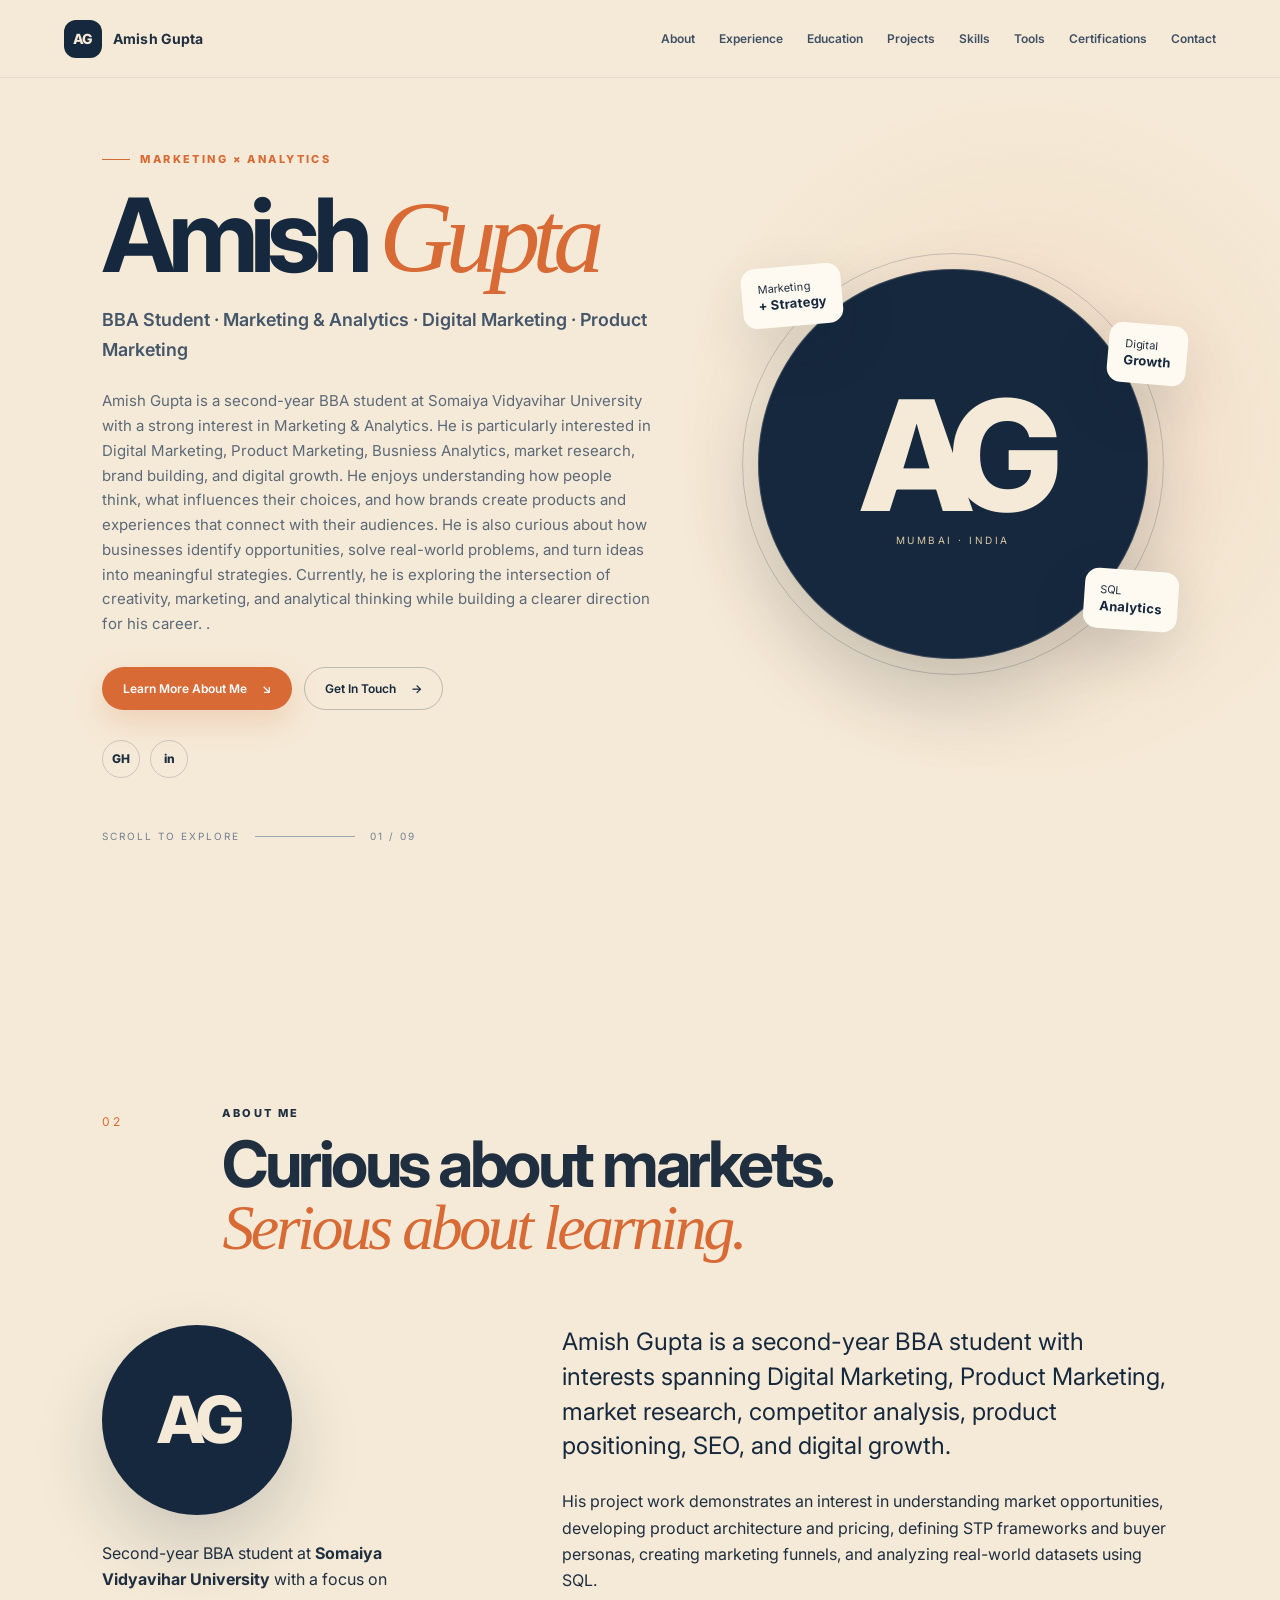
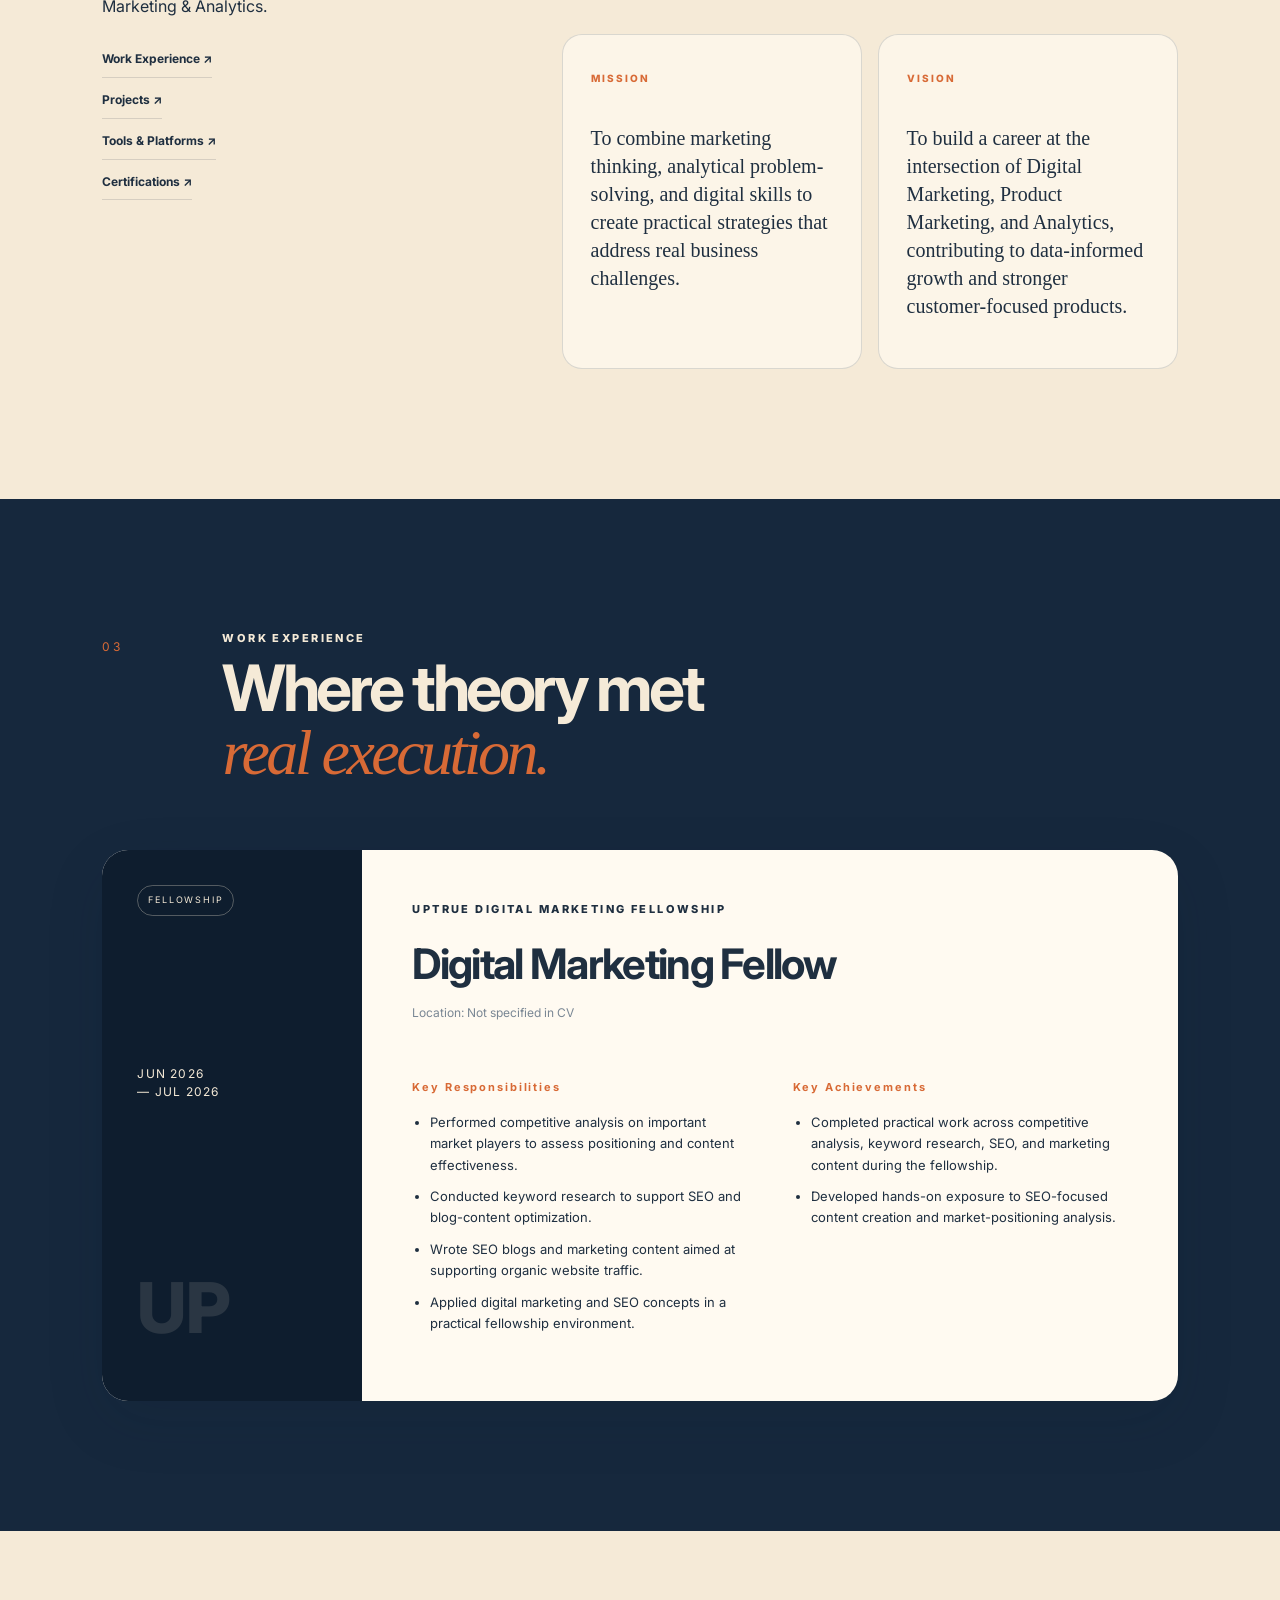
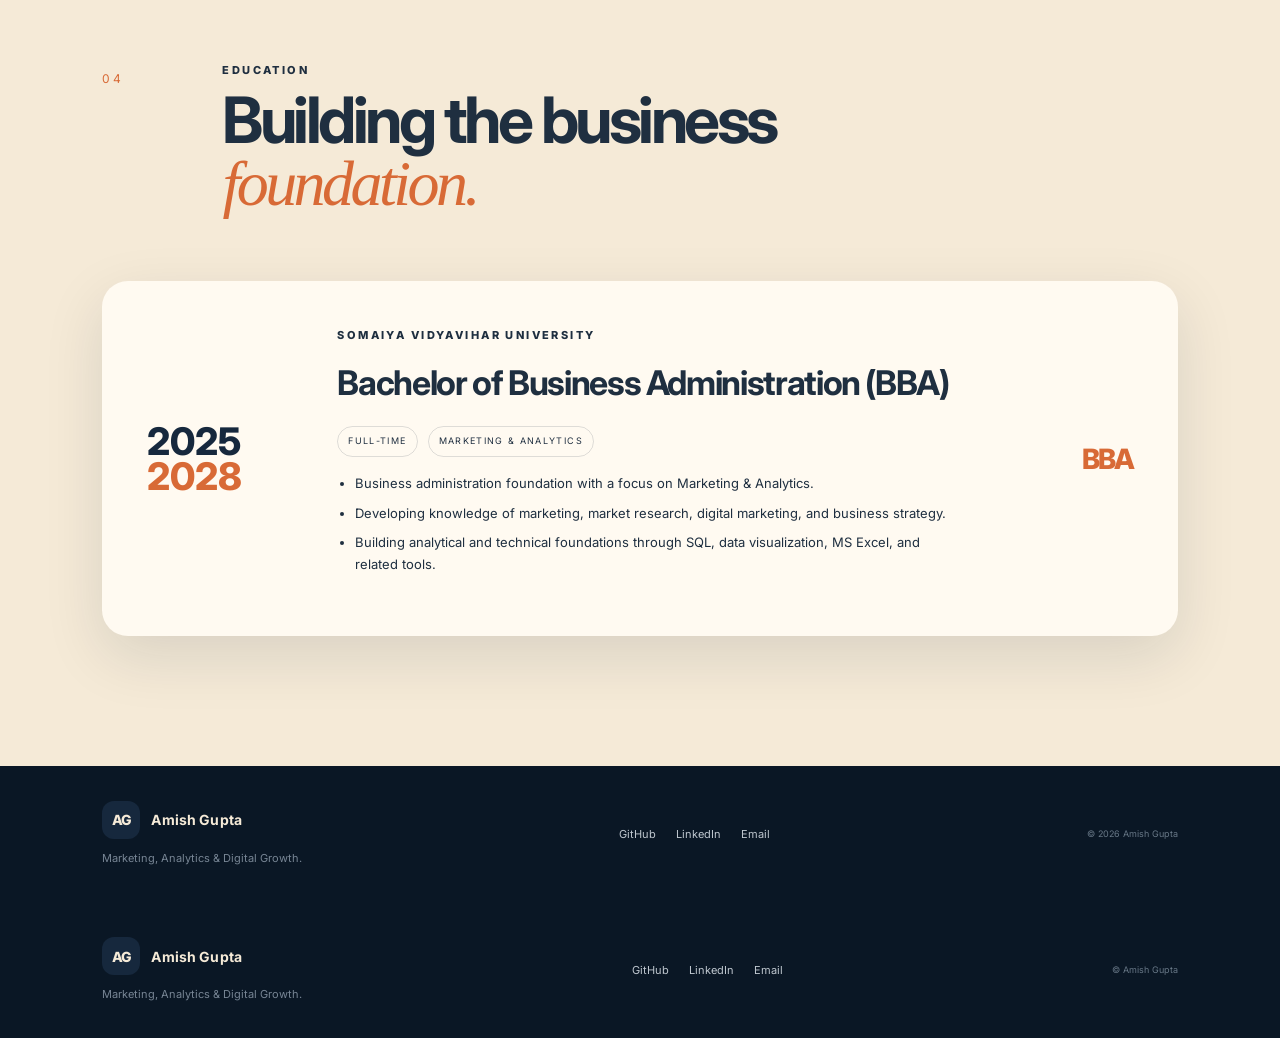
==== index.html @ ffad1161 "Update index.html" ====
<!doctype html>
<html lang="en">
<head>
  <meta charset="utf-8" />
  <meta name="viewport" content="width=device-width, initial-scale=1" />
  <meta name="description" content="Amish Gupta — BBA student building practical capability across Marketing, Analytics, Digital Marketing and Product Marketing." />
  <meta name="theme-color" content="#16283d" />
  <title>Amish Gupta — Marketing, Analytics & Digital Growth</title>
  <link rel="preconnect" href="https://fonts.googleapis.com">
  <link rel="preconnect" href="https://fonts.gstatic.com" crossorigin>
  <link href="https://fonts.googleapis.com/css2?family=Inter:wght@400;500;600;700;800&display=swap" rel="stylesheet">
  <link rel="icon" href="data:image/svg+xml,%3Csvg xmlns='http://www.w3.org/2000/svg' viewBox='0 0 100 100'%3E%3Crect width='100' height='100' rx='24' fill='%2316283d'/%3E%3Ctext x='50' y='63' text-anchor='middle' font-family='Arial' font-size='38' font-weight='700' fill='%23f5ead7'%3EAG%3C/text%3E%3C/svg%3E">
  <link rel="stylesheet" href="styles.css" />
  <style>.contact-grid-single{grid-template-columns:minmax(0,1fr);justify-items:end}.contact-grid-single .contact-panel{width:min(100%,680px)}</style>
</head>
<body>
  <div class="progress-line" id="progressLine"></div>
  <header class="site-header" id="siteHeader">
    <a class="brand" href="index.html#home" aria-label="Amish Gupta home"><span>AG</span><b>Amish Gupta</b></a>
    <button class="menu-toggle" id="menuToggle" aria-label="Open navigation" aria-expanded="false"><span></span><span></span><span></span></button>
    <nav class="nav" id="nav">
      <a href="index.html#about">About</a><a href="index.html#experience">Experience</a><a href="index.html#education">Education</a><a href="portfolio.html#projects">Projects</a><a href="portfolio.html#skills">Skills</a><a href="portfolio.html#tools">Tools</a><a href="portfolio.html#certifications">Certifications</a><a href="portfolio.html#contact">Contact</a>
    </nav>
  </header>

  <main>
    <section class="hero section" id="home">
      <div class="hero-grid">
        <div class="hero-copy reveal">
          <div class="eyebrow"><span></span> MARKETING × ANALYTICS</div>
          <h1>Amish <em>Gupta</em></h1>
          <p class="role-line">BBA Student · Marketing & Analytics · Digital Marketing · Product Marketing</p>
          <p class="hero-intro">Amish Gupta is a second-year BBA student at Somaiya Vidyavihar University with a strong interest in Marketing & Analytics. He is particularly interested in Digital Marketing, Product Marketing, Busniess Analytics, market research, brand building, and digital growth.

He enjoys understanding how people think, what influences their choices, and how brands create products and experiences that connect with their audiences. He is also curious about how businesses identify opportunities, solve real-world problems, and turn ideas into meaningful strategies. Currently, he is exploring the intersection of creativity, marketing, and analytical thinking while building a clearer direction for his career.
.</p>
          <div class="hero-actions"><a class="btn btn-primary" href="#about">Learn More About Me <span>↘</span></a><a class="btn btn-ghost" href="portfolio.html#contact">Get In Touch <span>→</span></a></div>
          <div class="socials" aria-label="Social links">
            <a href="https://github.com/amishgupta13-alt" target="_blank" rel="noopener noreferrer" aria-label="GitHub">GH</a>
            <a href="https://www.linkedin.com/in/amish-gupta-92267836a/" target="_blank" rel="noopener noreferrer" aria-label="LinkedIn">in</a>
          </div>
        </div>
        <div class="hero-art reveal delay-2" aria-label="AG profile monogram">
          <div class="orbit orbit-a"></div><div class="orbit orbit-b"></div>
          <div class="monogram"><span>AG</span><small>MUMBAI · INDIA</small></div>
          <div class="floating-note note-a">Marketing<br><b>+ Strategy</b></div>
          <div class="floating-note note-b">SQL<br><b>Analytics</b></div>
          <div class="floating-note note-c">Digital<br><b>Growth</b></div>
        </div>
      </div>
      <div class="hero-footer"><span>SCROLL TO EXPLORE</span><span class="scroll-line"></span><span>01 / 09</span></div>
    </section>

    <section class="section cream" id="about">
      <div class="section-head reveal"><span class="section-number">02</span><div><p class="kicker">ABOUT ME</p><h2>Curious about markets.<br><em>Serious about learning.</em></h2></div></div>
      <div class="about-grid">
        <div class="about-profile reveal"><div class="profile-monogram">AG</div><p>Second-year BBA student at <strong>Somaiya Vidyavihar University</strong> with a focus on Marketing & Analytics.</p><div class="about-links"><a href="index.html#experience">Work Experience ↗</a><a href="portfolio.html#projects">Projects ↗</a><a href="portfolio.html#tools">Tools & Platforms ↗</a><a href="portfolio.html#certifications">Certifications ↗</a></div></div>
        <div class="about-text reveal delay-1"><p class="lead">Amish Gupta is a second-year BBA student with interests spanning Digital Marketing, Product Marketing, market research, competitor analysis, product positioning, SEO, and digital growth.</p><p>His project work demonstrates an interest in understanding market opportunities, developing product architecture and pricing, defining STP frameworks and buyer personas, creating marketing funnels, and analyzing real-world datasets using SQL.</p><div class="mission-grid"><article class="flip-card"><div><span>MISSION</span><p>To combine marketing thinking, analytical problem-solving, and digital skills to create practical strategies that address real business challenges.</p></div></article><article class="flip-card"><div><span>VISION</span><p>To build a career at the intersection of Digital Marketing, Product Marketing, and Analytics, contributing to data-informed growth and stronger customer-focused products.</p></div></article></div></div>
      </div>
    </section>

    <section class="section navy" id="experience">
      <div class="section-head light reveal"><span class="section-number">03</span><div><p class="kicker">WORK EXPERIENCE</p><h2>Where theory met<br><em>real execution.</em></h2></div></div>
      <article class="experience-card reveal"><div class="exp-side"><span class="badge">FELLOWSHIP</span><div class="exp-date">JUN 2026<br>— JUL 2026</div><div class="exp-mark">UP</div></div><div class="exp-body"><p class="kicker">UPTRUE DIGITAL MARKETING FELLOWSHIP</p><h3>Digital Marketing Fellow</h3><p class="muted">Location: Not specified in CV</p><div class="exp-columns"><div><h4>Key Responsibilities</h4><ul><li>Performed competitive analysis on important market players to assess positioning and content effectiveness.</li><li>Conducted keyword research to support SEO and blog-content optimization.</li><li>Wrote SEO blogs and marketing content aimed at supporting organic website traffic.</li><li>Applied digital marketing and SEO concepts in a practical fellowship environment.</li></ul></div><div><h4>Key Achievements</h4><ul><li>Completed practical work across competitive analysis, keyword research, SEO, and marketing content during the fellowship.</li><li>Developed hands-on exposure to SEO-focused content creation and market-positioning analysis.</li></ul></div></div></div></article>
    </section>

    <section class="section cream" id="education">
      <div class="section-head reveal"><span class="section-number">04</span><div><p class="kicker">EDUCATION</p><h2>Building the business<br><em>foundation.</em></h2></div></div>
      <article class="education-card reveal"><div class="edu-year">2025<br><span>2028</span></div><div class="edu-main"><p class="kicker">SOMAIYA VIDYAVIHAR UNIVERSITY</p><h3>Bachelor of Business Administration (BBA)</h3><div class="edu-meta"><span>FULL-TIME</span><span>MARKETING & ANALYTICS</span></div><ul><li>Business administration foundation with a focus on Marketing & Analytics.</li><li>Developing knowledge of marketing, market research, digital marketing, and business strategy.</li><li>Building analytical and technical foundations through SQL, data visualization, MS Excel, and related tools.</li></ul></div><div class="edu-icon">BBA</div></article>
    </section>

    
  <footer class="footer"><div><a class="brand" href="index.html#home"><span>AG</span><b>Amish Gupta</b></a><p>Marketing, Analytics & Digital Growth.</p></div><div class="footer-links"><a href="https://github.com/amishgupta13-alt" target="_blank" rel="noopener noreferrer">GitHub</a><a href="https://www.linkedin.com/in/amish-gupta-92267836a/" target="_blank" rel="noopener noreferrer">LinkedIn</a><a href="mailto:amishgupta13@gmail.com">Email</a></div><small>© <span id="year"></span> Amish Gupta</small></footer>
  <script src="script.js"></script>
</body>
</html>

  </main>

  <footer class="footer"><div><a class="brand" href="index.html#home"><span>AG</span><b>Amish Gupta</b></a><p>Marketing, Analytics & Digital Growth.</p></div><div class="footer-links"><a href="https://github.com/amishgupta13-alt" target="_blank" rel="noopener noreferrer">GitHub</a><a href="https://www.linkedin.com/in/amish-gupta-92267836a/" target="_blank" rel="noopener noreferrer">LinkedIn</a><a href="mailto:amishgupta13@gmail.com">Email</a></div><small>© <span id="year"></span> Amish Gupta</small></footer>
  <script src="script.js"></script>
</body>
</html>
</html>
---- styles.css ----
:root{--navy:#16283d;--navy2:#0e1d2e;--cream:#f5ead7;--paper:#fffaf1;--gold:#c7a46a;--orange:#d86a36;--ink:#1f2f40;--muted:#687688;--line:rgba(22,40,61,.14);--white:#fff;--shadow:0 20px 60px rgba(14,29,46,.12);--radius:22px}*{box-sizing:border-box}html{scroll-behavior:smooth}body{margin:0;font-family:Inter,system-ui,sans-serif;background:var(--cream);color:var(--ink);line-height:1.65;overflow-x:hidden}a{text-decoration:none;color:inherit}.progress-line{position:fixed;z-index:1000;top:0;left:0;width:0;height:3px;background:var(--orange);transition:width .1s linear}.site-header{position:fixed;z-index:900;top:0;left:0;right:0;height:78px;padding:0 5vw;display:flex;align-items:center;justify-content:space-between;background:rgba(245,234,215,.9);backdrop-filter:blur(18px);border-bottom:1px solid rgba(22,40,61,.08);transition:.35s}.site-header.scrolled{height:68px;box-shadow:0 10px 35px rgba(14,29,46,.08)}.brand{display:flex;align-items:center;gap:11px;font-size:14px;letter-spacing:.01em}.brand span{display:grid;place-items:center;width:38px;height:38px;border-radius:12px;background:var(--navy);color:var(--cream);font-weight:800;letter-spacing:-.06em}.nav{display:flex;gap:24px;font-size:12px;font-weight:600;color:#405064}.nav a{position:relative}.nav a:after{content:"";position:absolute;left:0;right:100%;bottom:-7px;height:2px;background:var(--orange);transition:.3s}.nav a:hover:after,.nav a.active:after{right:0}.menu-toggle{display:none;background:none;border:0}.section{position:relative;padding:130px 8vw;scroll-margin-top:70px}.hero{min-height:100vh;padding-top:150px;background:radial-gradient(circle at 80% 45%,rgba(216,106,54,.12),transparent 30%),var(--cream);display:flex;flex-direction:column;justify-content:center}.hero-grid{display:grid;grid-template-columns:1.1fr .9fr;gap:6vw;align-items:center;max-width:1400px;margin:auto;width:100%}.eyebrow,.kicker{font-size:11px;letter-spacing:.22em;font-weight:800}.eyebrow{display:flex;align-items:center;gap:10px;color:var(--orange)}.eyebrow span{width:28px;height:1px;background:var(--orange)}h1,h2,h3,p{margin-top:0}h1{font-size:clamp(4rem,8vw,8.5rem);line-height:.88;letter-spacing:-.075em;margin:22px 0;color:var(--navy)}h1 em,h2 em{font-family:Georgia,serif;font-weight:400;color:var(--orange)}.role-line{font-size:clamp(15px,1.4vw,20px);font-weight:600;color:#45566a;margin-bottom:25px}.hero-intro{max-width:780px;font-size:15px;color:#5c6978}.hero-actions{display:flex;gap:12px;margin:30px 0}.btn{display:inline-flex;align-items:center;justify-content:center;gap:15px;border-radius:999px;padding:13px 20px;font:600 12px Inter;border:1px solid transparent;cursor:pointer;position:relative;overflow:hidden}.btn span{transition:transform .3s}.btn:hover span{transform:translate(3px,-3px)}.btn-primary{background:var(--orange);color:#fff;box-shadow:0 12px 30px rgba(216,106,54,.2)}.btn-ghost{border-color:rgba(22,40,61,.25);color:var(--navy);background:transparent}.btn-light{background:var(--cream);color:var(--navy)}.btn-outline-light{border-color:rgba(245,234,215,.35);color:var(--cream)}.socials{display:flex;gap:10px}.socials a{width:38px;height:38px;border:1px solid rgba(22,40,61,.18);border-radius:50%;display:grid;place-items:center;font-size:12px;font-weight:800;transition:.3s}.socials a:hover{background:var(--navy);color:var(--cream);transform:translateY(-4px)}.hero-art{min-height:520px;position:relative;display:grid;place-items:center}.monogram{width:min(390px,70vw);aspect-ratio:1;border-radius:50%;background:var(--navy);color:var(--cream);display:flex;flex-direction:column;align-items:center;justify-content:center;box-shadow:0 35px 80px rgba(14,29,46,.2),inset 0 0 0 1px rgba(245,234,215,.18);position:relative;z-index:2}.monogram span{font-size:clamp(90px,12vw,170px);font-weight:800;letter-spacing:-.11em;line-height:1}.monogram small{font-size:10px;letter-spacing:.25em;color:#d9c7a5}.orbit{position:absolute;border:1px solid rgba(216,106,54,.35);border-radius:50%;animation:spin 20s linear infinite}.orbit-a{width:76%;aspect-ratio:1}.orbit-b{width:94%;aspect-ratio:1;animation-direction:reverse;animation-duration:28s;border-color:rgba(22,40,61,.2)}.floating-note{position:absolute;background:var(--paper);padding:14px 16px;border-radius:14px;box-shadow:var(--shadow);font-size:11px;line-height:1.35;z-index:3}.floating-note b{font-size:13px;color:var(--navy)}.note-a{top:12%;left:3%;transform:rotate(-5deg)}.note-b{bottom:18%;right:0;transform:rotate(4deg)}.note-c{top:23%;right:-2%;transform:rotate(5deg)}.hero-footer{display:flex;align-items:center;gap:15px;max-width:1400px;width:100%;margin:50px auto 0;font-size:10px;letter-spacing:.2em;color:#738091}.scroll-line{width:100px;height:1px;background:#9ca7b2}.cream{background:var(--cream)}.navy{background:var(--navy);color:var(--cream)}.section-head{display:grid;grid-template-columns:90px 1fr;gap:30px;max-width:1250px;margin:0 auto 65px}.section-number{font-size:12px;letter-spacing:.18em;color:var(--orange);padding-top:8px}.section-head .kicker{margin-bottom:10px}.section-head h2{font-size:clamp(2.8rem,5vw,5.5rem);line-height:.98;letter-spacing:-.055em;margin:0}.light h2,.light .kicker{color:var(--cream)}.about-grid,.experience-card,.education-card,.project-stack,.skills-grid,.tools-grid,.cert-grid,.achievement-grid,.contact-grid{max-width:1250px;margin:auto}.about-grid{display:grid;grid-template-columns:.75fr 1.25fr;gap:7vw}.profile-monogram{width:190px;aspect-ratio:1;border-radius:50%;background:var(--navy);color:var(--cream);display:grid;place-items:center;font-size:65px;font-weight:800;letter-spacing:-.1em;box-shadow:0 30px 70px rgba(22,40,61,.18);margin-bottom:25px}.about-profile p{max-width:340px}.about-links{display:grid;gap:12px;margin-top:30px}.about-links a{font-size:12px;font-weight:700;padding-bottom:8px;border-bottom:1px solid var(--line);width:max-content}.about-links a:hover{color:var(--orange)}.about-text p{max-width:800px}.lead{font-size:24px;line-height:1.45;color:var(--navy)}.mission-grid{display:grid;grid-template-columns:1fr 1fr;gap:16px;margin-top:40px}.flip-card{perspective:1000px;min-height:220px}.flip-card>div{height:100%;padding:28px;border:1px solid rgba(22,40,61,.15);background:rgba(255,250,241,.65);border-radius:20px;transition:transform .8s;transform-style:preserve-3d}.flip-card:hover>div{transform:rotateY(7deg) translateY(-5px)}.flip-card span{font-size:10px;letter-spacing:.2em;font-weight:800;color:var(--orange)}.flip-card p{margin-top:35px;font-family:Georgia,serif;font-size:20px;line-height:1.4}.experience-card{display:grid;grid-template-columns:260px 1fr;background:var(--paper);color:var(--ink);border-radius:26px;overflow:hidden;box-shadow:var(--shadow)}.exp-side{background:var(--navy2);color:var(--cream);padding:35px;display:flex;flex-direction:column;justify-content:space-between;min-height:480px}.badge{font-size:9px;letter-spacing:.2em;padding:7px 10px;border:1px solid rgba(245,234,215,.3);border-radius:99px;width:max-content}.exp-date{font-size:12px;line-height:1.5;letter-spacing:.1em}.exp-mark{font-size:70px;font-weight:800;opacity:.12}.exp-body{padding:50px}.exp-body h3{font-size:42px;letter-spacing:-.04em;margin-bottom:5px}.muted{color:#7a8794;font-size:12px}.exp-columns{display:grid;grid-template-columns:1fr 1fr;gap:45px;margin-top:40px}.exp-columns h4{font-size:11px;letter-spacing:.17em;color:var(--orange)}ul{padding-left:18px}.exp-columns li{margin-bottom:10px;font-size:13px}.education-card{display:grid;grid-template-columns:150px 1fr 140px;align-items:center;gap:40px;padding:45px;background:var(--paper);border-radius:26px;box-shadow:var(--shadow)}.edu-year{font-size:38px;line-height:.9;font-weight:800;color:var(--navy)}.edu-year span{color:var(--orange)}.edu-main h3{font-size:34px;margin:8px 0 15px;letter-spacing:-.04em}.edu-meta{display:flex;gap:10px;flex-wrap:wrap}.edu-meta span{font-size:9px;letter-spacing:.15em;padding:7px 10px;border:1px solid var(--line);border-radius:99px}.edu-main li{font-size:13px;margin-bottom:8px}.edu-icon{font-size:28px;font-weight:800;text-align:right;color:var(--orange);letter-spacing:-.08em}.projects-section{overflow:hidden}.project-stack{display:grid;gap:25px}.project-card{display:grid;grid-template-columns:70px 240px 1fr;background:var(--paper);color:var(--ink);border-radius:26px;overflow:hidden;min-height:390px;box-shadow:0 25px 70px rgba(0,0,0,.15);transition:.35s}.project-card:hover{transform:translateY(-6px);box-shadow:0 35px 90px rgba(0,0,0,.22)}.project-num{padding:35px 18px;color:var(--orange);font-size:12px;font-weight:800}.project-side{background:var(--navy2);color:var(--cream);padding:35px;display:flex;flex-direction:column;justify-content:space-between}.project-side span{font-size:10px;letter-spacing:.15em}.project-side strong{font-size:13px;color:var(--gold)}.project-content{padding:45px}.project-content h3{font-size:38px;line-height:1.05;letter-spacing:-.04em}.project-content>p:not(.kicker){max-width:780px;font-size:14px;color:#637080}.outcomes{display:flex;flex-wrap:wrap;gap:8px;margin:25px 0}.outcomes span{font-size:10px;padding:8px 10px;background:#f1e6d4;border-radius:99px}.text-link{font-size:12px;font-weight:800;color:var(--orange);border-bottom:1px solid var(--orange);padding-bottom:4px}.project-actions{display:flex;gap:10px;margin-top:25px;flex-wrap:wrap}.skills-grid{display:grid;grid-template-columns:repeat(3,1fr);gap:18px}.section-intro{max-width:780px;margin:-25px auto 45px;font-size:14px;color:#6c7886}.light-copy{color:#c4cbd3}.skill-card{background:var(--paper);border:1px solid rgba(22,40,61,.08);border-radius:20px;padding:28px;box-shadow:0 12px 35px rgba(22,40,61,.06);transition:.35s}.skill-card:hover{transform:translateY(-5px);box-shadow:var(--shadow)}.skill-head{display:flex;justify-content:space-between;gap:20px}.skill-head h3{font-size:15px}.skill-head b{color:var(--orange);font-size:13px}.bar{height:5px;background:#eadfce;border-radius:99px;overflow:hidden;margin:12px 0 22px}.bar i{display:block;height:100%;width:var(--w);background:var(--orange);border-radius:inherit;transform-origin:left;animation:barIn 1.2s ease both}.skill-list{display:grid;gap:9px}.skill-list span{display:flex;justify-content:space-between;font-size:11px;color:#5f6c7c}.skill-list b{color:#9a6c43}.languages{display:flex;flex-direction:column;justify-content:space-between}.language-pills{display:flex;flex-wrap:wrap;gap:8px}.language-pills span{border:1px solid var(--line);padding:8px 12px;border-radius:99px;font-size:11px}.tools-section{overflow:hidden}.tools-grid{display:grid;grid-template-columns:repeat(4,1fr);gap:16px}.tool-card{min-height:340px;background:rgba(255,250,241,.98);color:var(--ink);border:1px solid rgba(245,234,215,.35);border-radius:22px;padding:26px;display:flex;flex-direction:column;justify-content:space-between;transform-style:preserve-3d;transition:transform .35s,box-shadow .35s}.tool-card:hover{box-shadow:0 25px 60px rgba(0,0,0,.22)}.tool-card img{width:64px;height:64px;object-fit:contain;margin-bottom:30px;transition:.35s}.tool-card:hover img{transform:scale(1.08);filter:drop-shadow(0 8px 18px rgba(216,106,54,.25))}.tool-card small{font-size:9px;letter-spacing:.18em;color:var(--orange);font-weight:800}.tool-card h3{font-size:19px;margin:7px 0}.tool-card p{font-size:12px;color:#657282}.tool-card>b{font-size:10px;color:#7a8793}.tool-note{text-align:center;margin:45px 0 0;color:#9ea9b3;font-size:12px}.cert-grid{display:grid;grid-template-columns:1fr 1fr;gap:22px}.cert-card{background:var(--paper);border-radius:22px;overflow:hidden;box-shadow:var(--shadow);transition:.4s}.cert-card:hover{transform:rotate(.7deg) translateY(-6px)}.cert-image{height:300px;background:#eae3d8;display:grid;place-items:center;overflow:hidden}.cert-image img{width:100%;height:100%;object-fit:contain;transition:transform .8s}.cert-card:hover .cert-image img{transform:scale(1.05)}.cert-body{padding:26px}.cert-body>span,.achievement-card>span{font-size:9px;letter-spacing:.16em;color:var(--orange);font-weight:800}.cert-body h3{font-size:24px;letter-spacing:-.03em;margin:8px 0}.cert-body p{font-size:12px;color:#657282}.cert-body>b{font-size:9px;letter-spacing:.12em;color:#7c8893}.stats-grid{display:grid;grid-template-columns:repeat(4,1fr);max-width:1250px;margin:0 auto 45px;border-top:1px solid var(--line);border-bottom:1px solid var(--line)}.stats-grid div{padding:28px 18px;border-right:1px solid var(--line);text-align:center}.stats-grid div:last-child{border:0}.stats-grid b{display:block;font-size:42px;letter-spacing:-.06em;color:var(--navy)}.stats-grid b:after{content:"+"}.stats-grid div:nth-child(1) b:after,.stats-grid div:nth-child(4) b:after{content:""}.stats-grid span{font-size:10px;letter-spacing:.13em;color:#7c8893;text-transform:uppercase}.achievement-grid{display:grid;grid-template-columns:repeat(2,1fr);gap:18px}.achievement-card{background:var(--paper);padding:30px;border-radius:20px;border:1px solid var(--line);min-height:235px;transition:.35s}.achievement-card:hover{transform:translateY(-5px);border-color:rgba(216,106,54,.45)}.achievement-card h3{font-size:25px;letter-spacing:-.03em;margin:12px 0 4px}.achievement-card p{font-size:12px;color:var(--orange);font-weight:700}.achievement-card div{font-size:13px;color:#637080}.contact-section{padding-bottom:80px}.contact-grid{display:grid;grid-template-columns:1.05fr .95fr;gap:20px}.contact-form{background:var(--paper);padding:40px;border-radius:24px;color:var(--ink);box-shadow:var(--shadow)}.field{position:relative;margin-bottom:28px}.field input,.field textarea{width:100%;border:0;border-bottom:1px solid #b7c0c8;background:transparent;padding:13px 0 10px;outline:0;font:14px Inter;color:var(--ink)}.field textarea{min-height:130px;resize:vertical}.field label{position:absolute;left:0;top:12px;color:#82909d;font-size:12px;pointer-events:none;transition:.25s}.field:after{content:"";position:absolute;bottom:0;left:0;width:0;height:2px;background:var(--orange);transition:.35s}.field:focus-within:after{width:100%}.field:focus-within label,.field input:not(:placeholder-shown)+label,.field textarea:not(:placeholder-shown)+label{top:-7px;font-size:9px;color:var(--orange);font-weight:800;letter-spacing:.08em}.send-btn{border:0}.form-note{font-size:10px;color:#8a96a2;margin:14px 0 0}.contact-panel{background:var(--navy2);padding:45px;border-radius:24px;color:var(--cream);display:flex;flex-direction:column;justify-content:space-between}.contact-panel h3{font-size:34px;line-height:1.1;max-width:450px}.contact-list{display:grid;gap:10px}.contact-list>a,.contact-list>div{display:grid;grid-template-columns:42px 1fr;gap:14px;align-items:center;padding:12px 0;border-bottom:1px solid rgba(245,234,215,.12);transition:.3s}.contact-list a:hover{transform:translateX(7px)}.contact-list>span,.contact-list a>span{width:36px;height:36px;border:1px solid rgba(245,234,215,.25);border-radius:50%;display:grid;place-items:center}.contact-list small{display:block;font-size:8px;letter-spacing:.18em;color:#93a0ad}.contact-list b{font-size:12px;font-weight:600}.footer{background:#0a1725;color:#bfc7cf;padding:35px 8vw;display:flex;align-items:center;justify-content:space-between;gap:30px}.footer .brand{color:var(--cream)}.footer p{font-size:11px;margin:10px 0 0;color:#778594}.footer-links{display:flex;gap:20px;font-size:11px}.footer-links a:hover{color:var(--orange)}.footer>small{font-size:9px;color:#687887}.reveal{opacity:0;transform:translateY(35px);transition:opacity .8s ease,transform .8s ease}.reveal.visible{opacity:1;transform:none}.delay-1{transition-delay:.12s}.delay-2{transition-delay:.24s}@keyframes spin{to{transform:rotate(360deg)}}@keyframes barIn{from{transform:scaleX(0)}to{transform:scaleX(1)}}@media(max-width:1100px){.nav{gap:14px}.tools-grid{grid-template-columns:repeat(3,1fr)}.skills-grid{grid-template-columns:repeat(2,1fr)}}@media(max-width:850px){.site-header{padding:0 5vw}.menu-toggle{display:grid;gap:5px}.menu-toggle span{width:23px;height:2px;background:var(--navy);transition:.3s}.nav{position:absolute;top:68px;left:0;right:0;background:var(--cream);padding:20px 5vw;display:grid;grid-template-columns:1fr 1fr;gap:14px;transform:translateY(-140%);transition:.35s;box-shadow:0 15px 30px rgba(22,40,61,.1)}.nav.open{transform:translateY(0)}.hero-grid{grid-template-columns:1fr}.hero-art{min-height:400px;order:-1}.hero{padding-top:120px}.hero-footer{display:none}.about-grid{grid-template-columns:1fr}.experience-card{grid-template-columns:1fr}.exp-side{min-height:170px;flex-direction:row;align-items:center}.exp-mark{display:none}.exp-columns{grid-template-columns:1fr}.education-card{grid-template-columns:1fr}.edu-icon{text-align:left}.project-card{grid-template-columns:55px 1fr}.project-side{grid-column:2;min-height:100px;flex-direction:row}.project-content{grid-column:2}.tools-grid{grid-template-columns:repeat(2,1fr)}.cert-grid,.achievement-grid,.contact-grid{grid-template-columns:1fr}.contact-panel{min-height:500px}.footer{flex-wrap:wrap}}@media(max-width:560px){.section{padding:95px 5vw}.section-head{grid-template-columns:1fr;gap:8px;margin-bottom:40px}.section-head h2{font-size:2.7rem}.hero h1{font-size:4.5rem}.hero-art{min-height:330px}.monogram{width:250px}.floating-note{font-size:9px;padding:9px}.note-a{left:0}.note-c{right:0}.mission-grid,.skills-grid,.tools-grid{grid-template-columns:1fr}.project-card{grid-template-columns:1fr}.project-num{padding-bottom:0}.project-side,.project-content{grid-column:1}.project-content{padding:30px}.project-content h3{font-size:30px}.stats-grid{grid-template-columns:1fr 1fr}.stats-grid div:nth-child(2){border-right:0}.stats-grid div{border-bottom:1px solid var(--line)}.stats-grid b{font-size:32px}.cert-image{height:220px}.contact-form,.contact-panel{padding:28px}.footer{padding:30px 5vw;display:grid}.footer-links{order:3}.hero-actions{flex-direction:column;align-items:stretch}.btn{width:100%}}@media(prefers-reduced-motion:reduce){html{scroll-behavior:auto}.reveal{opacity:1;transform:none;transition:none}.orbit,.bar i{animation:none}.tool-card,.cert-card,.project-card,.skill-card{transition:none}.btn span{transition:none}}
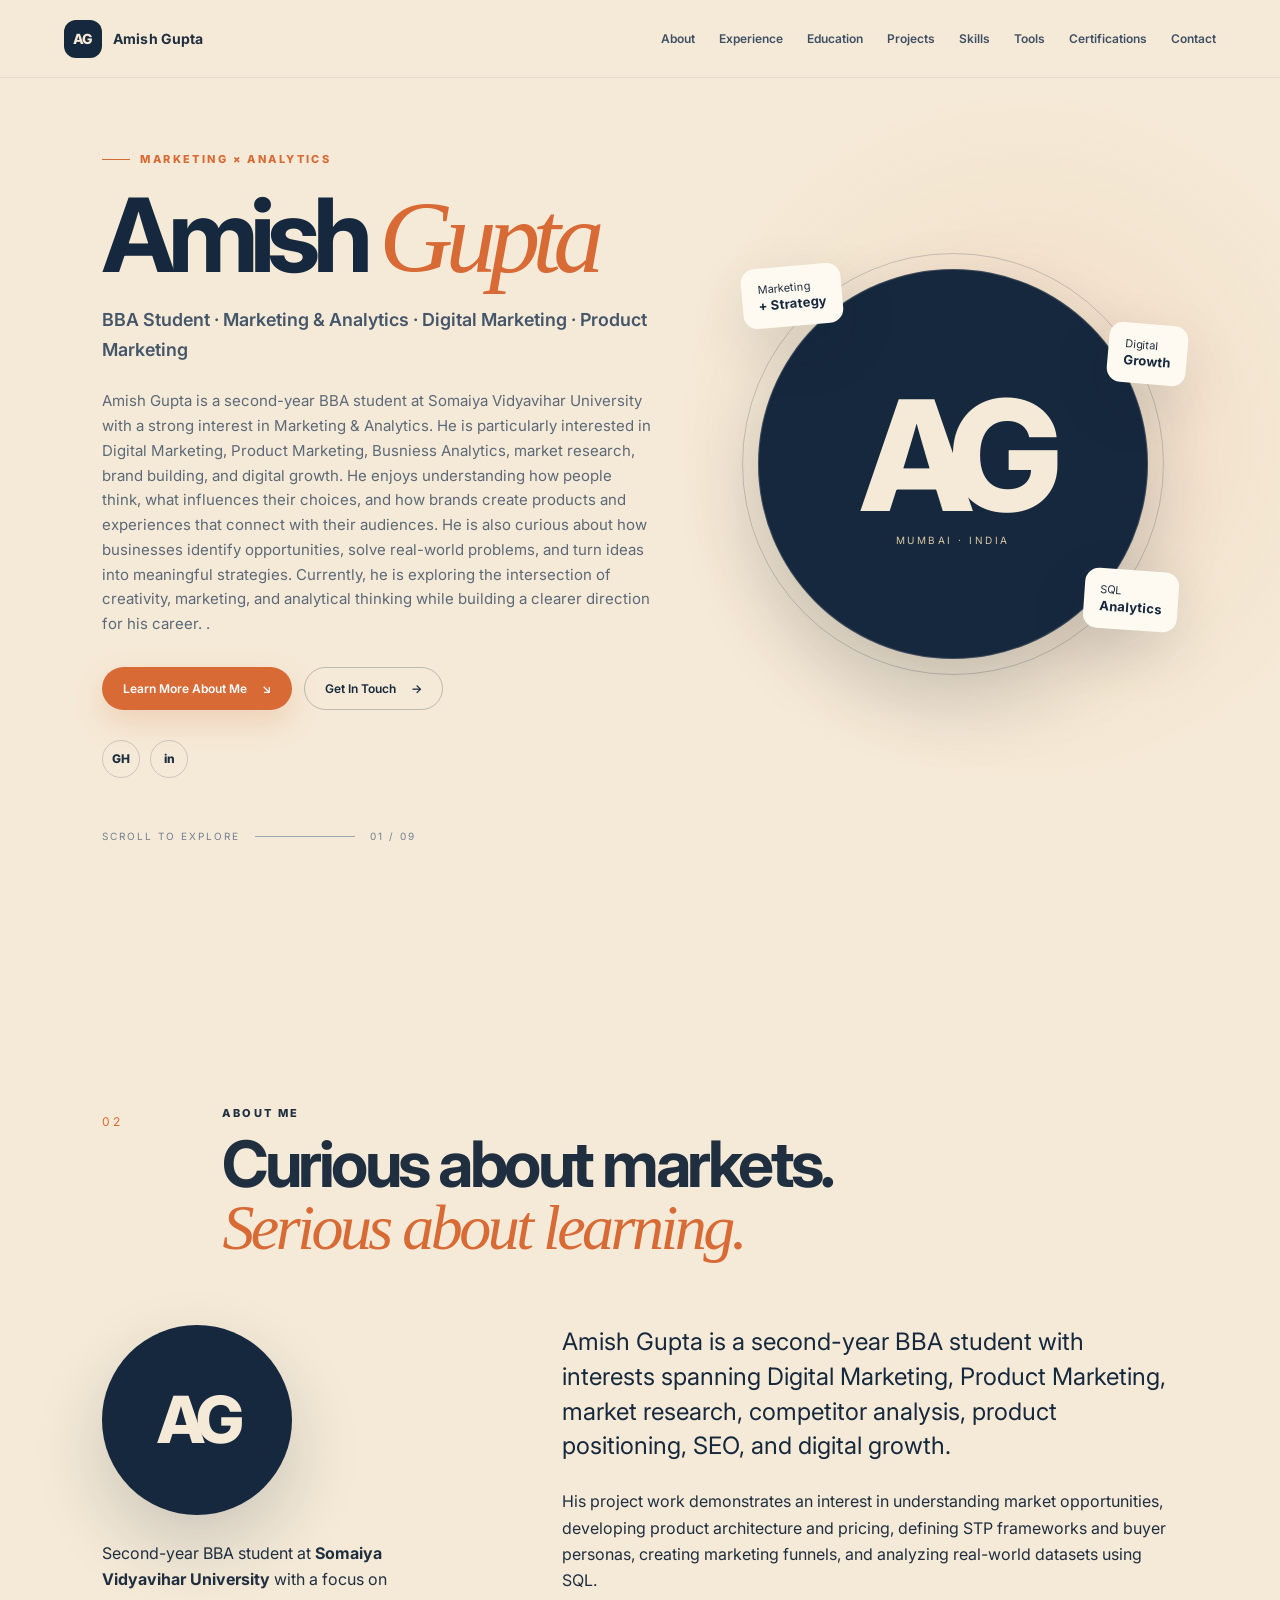
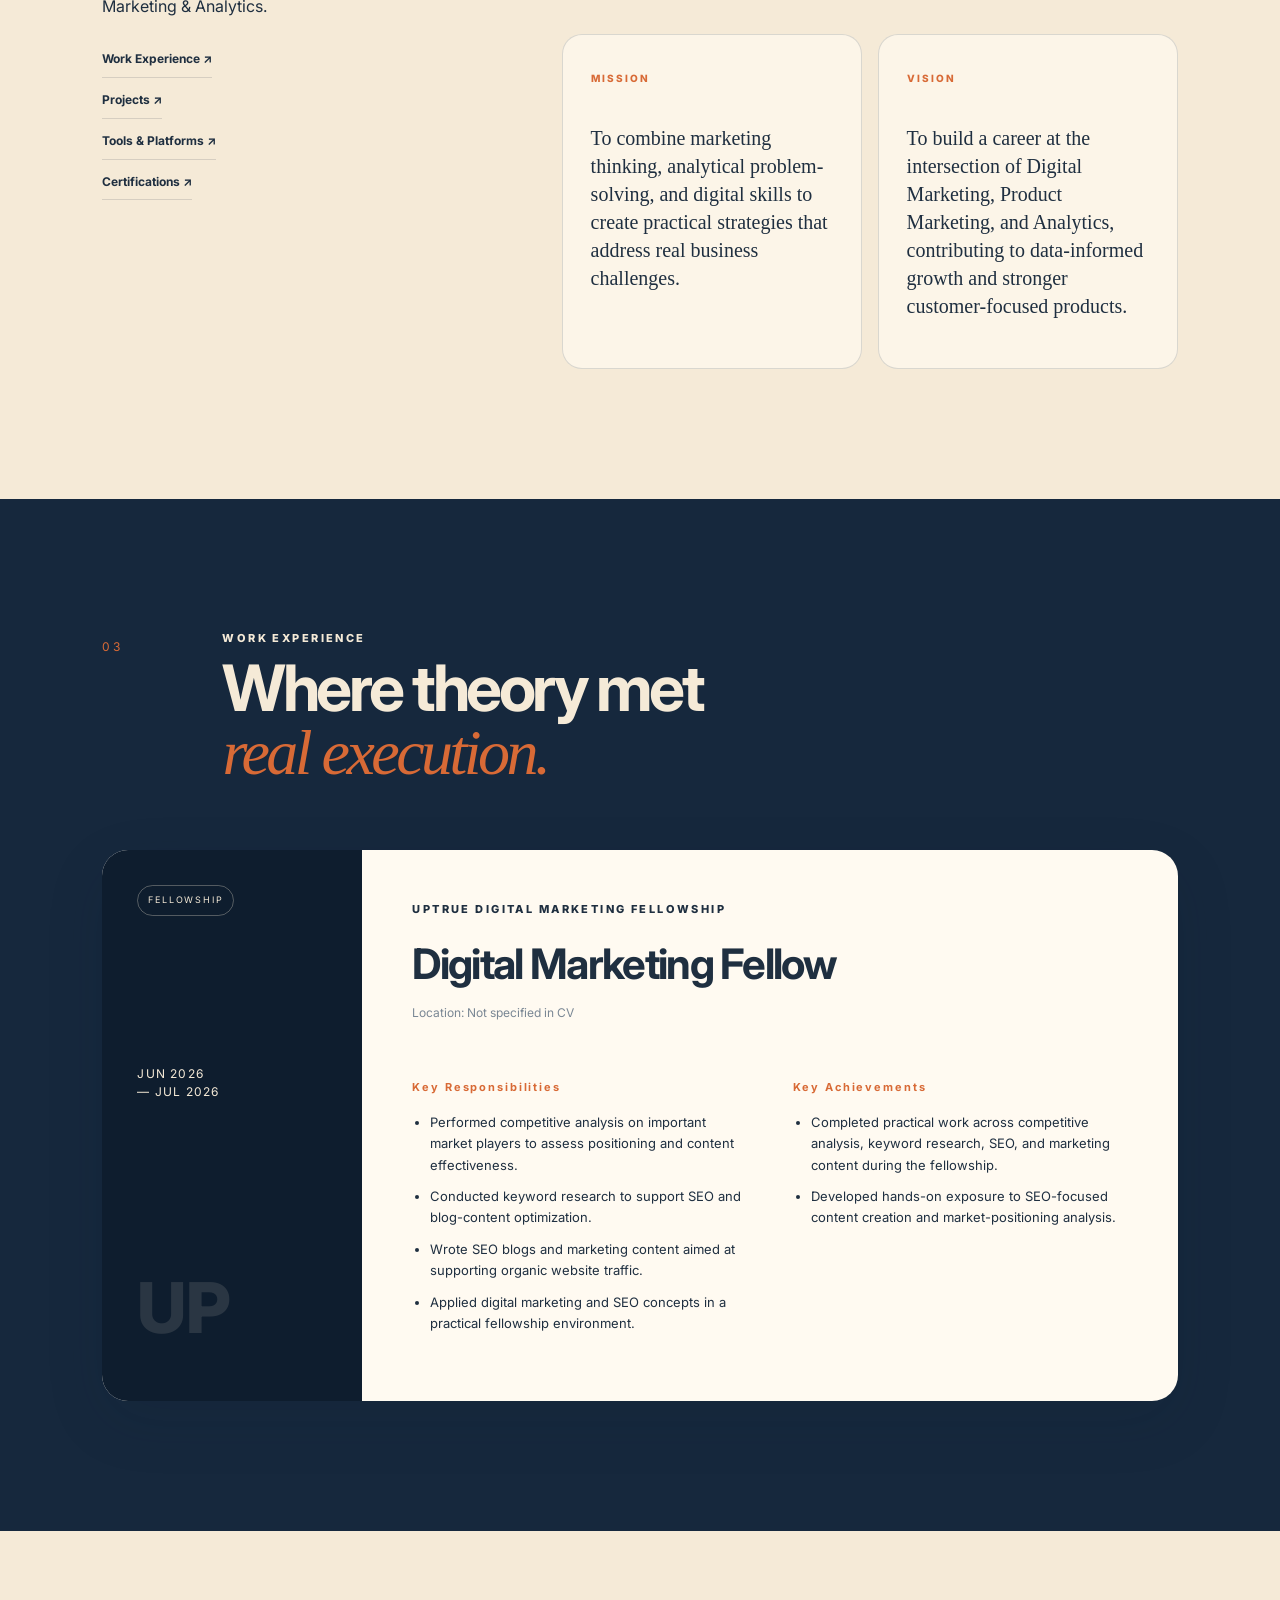
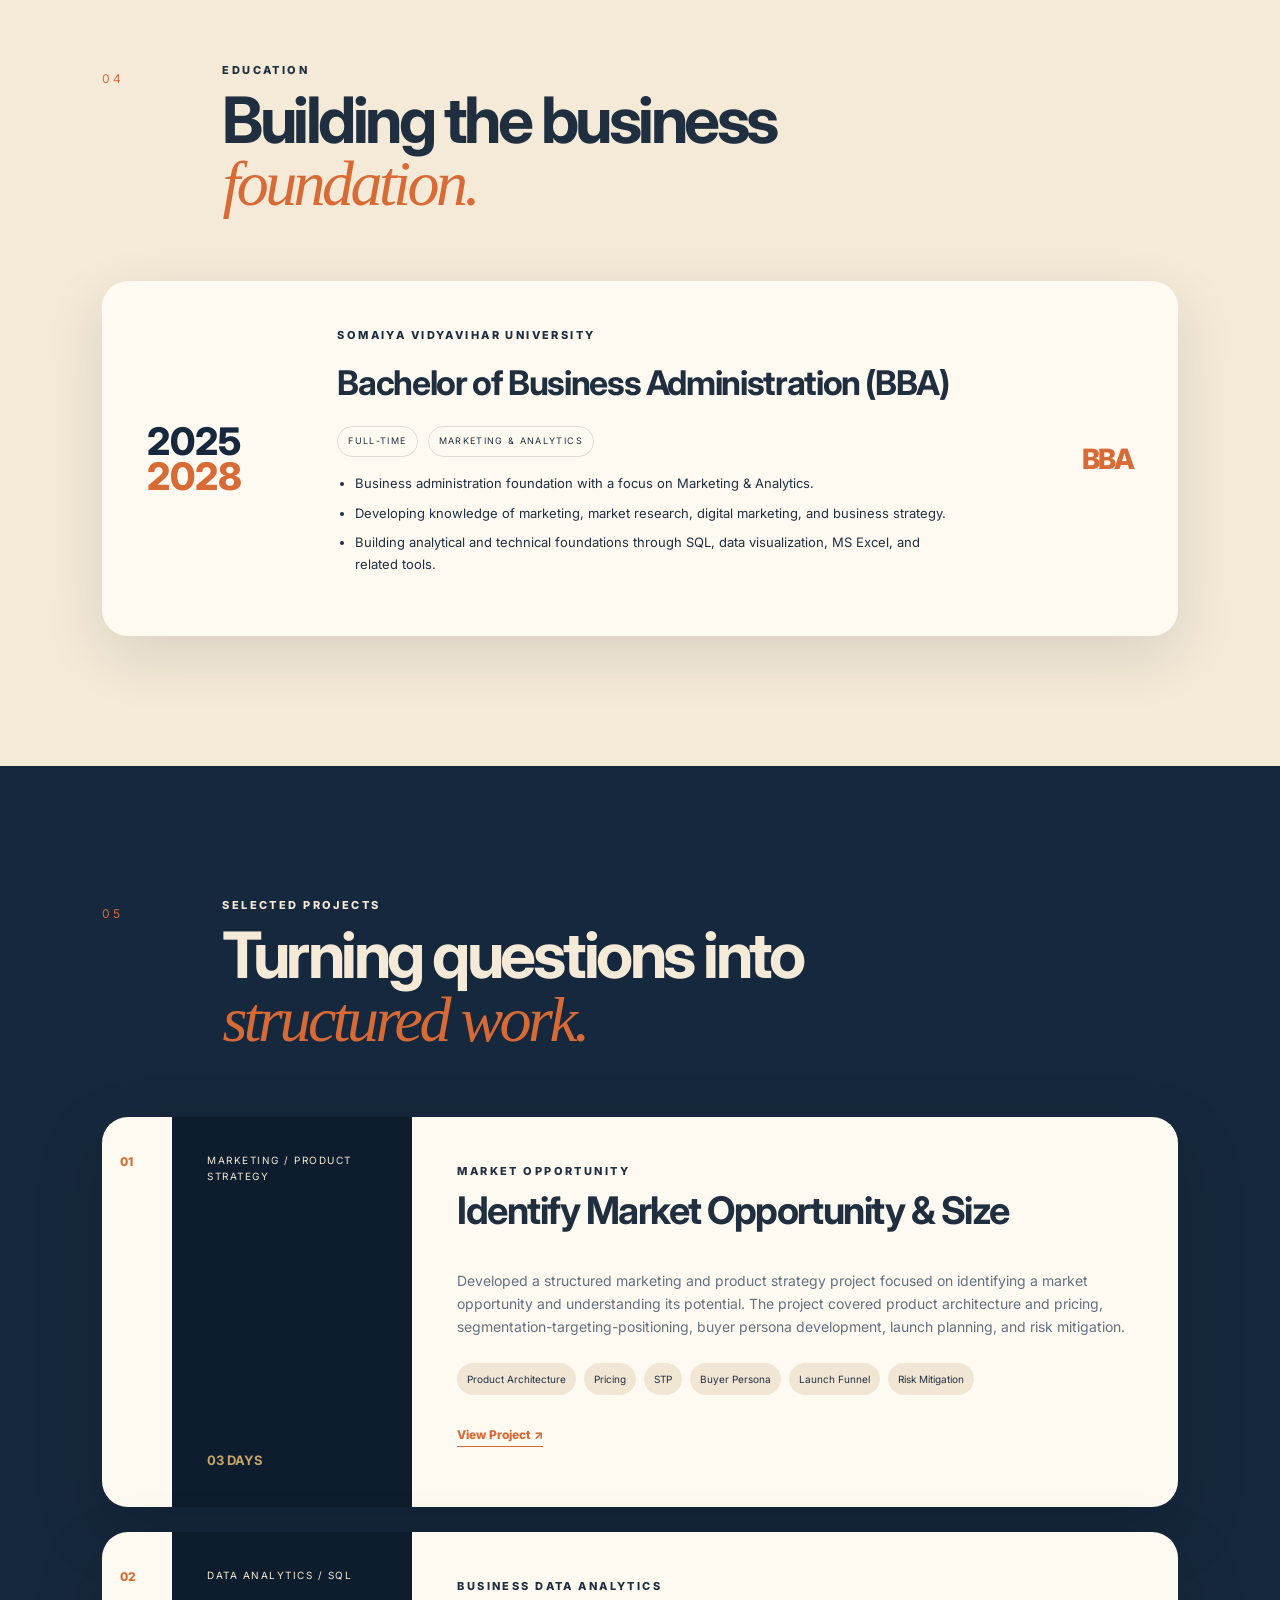
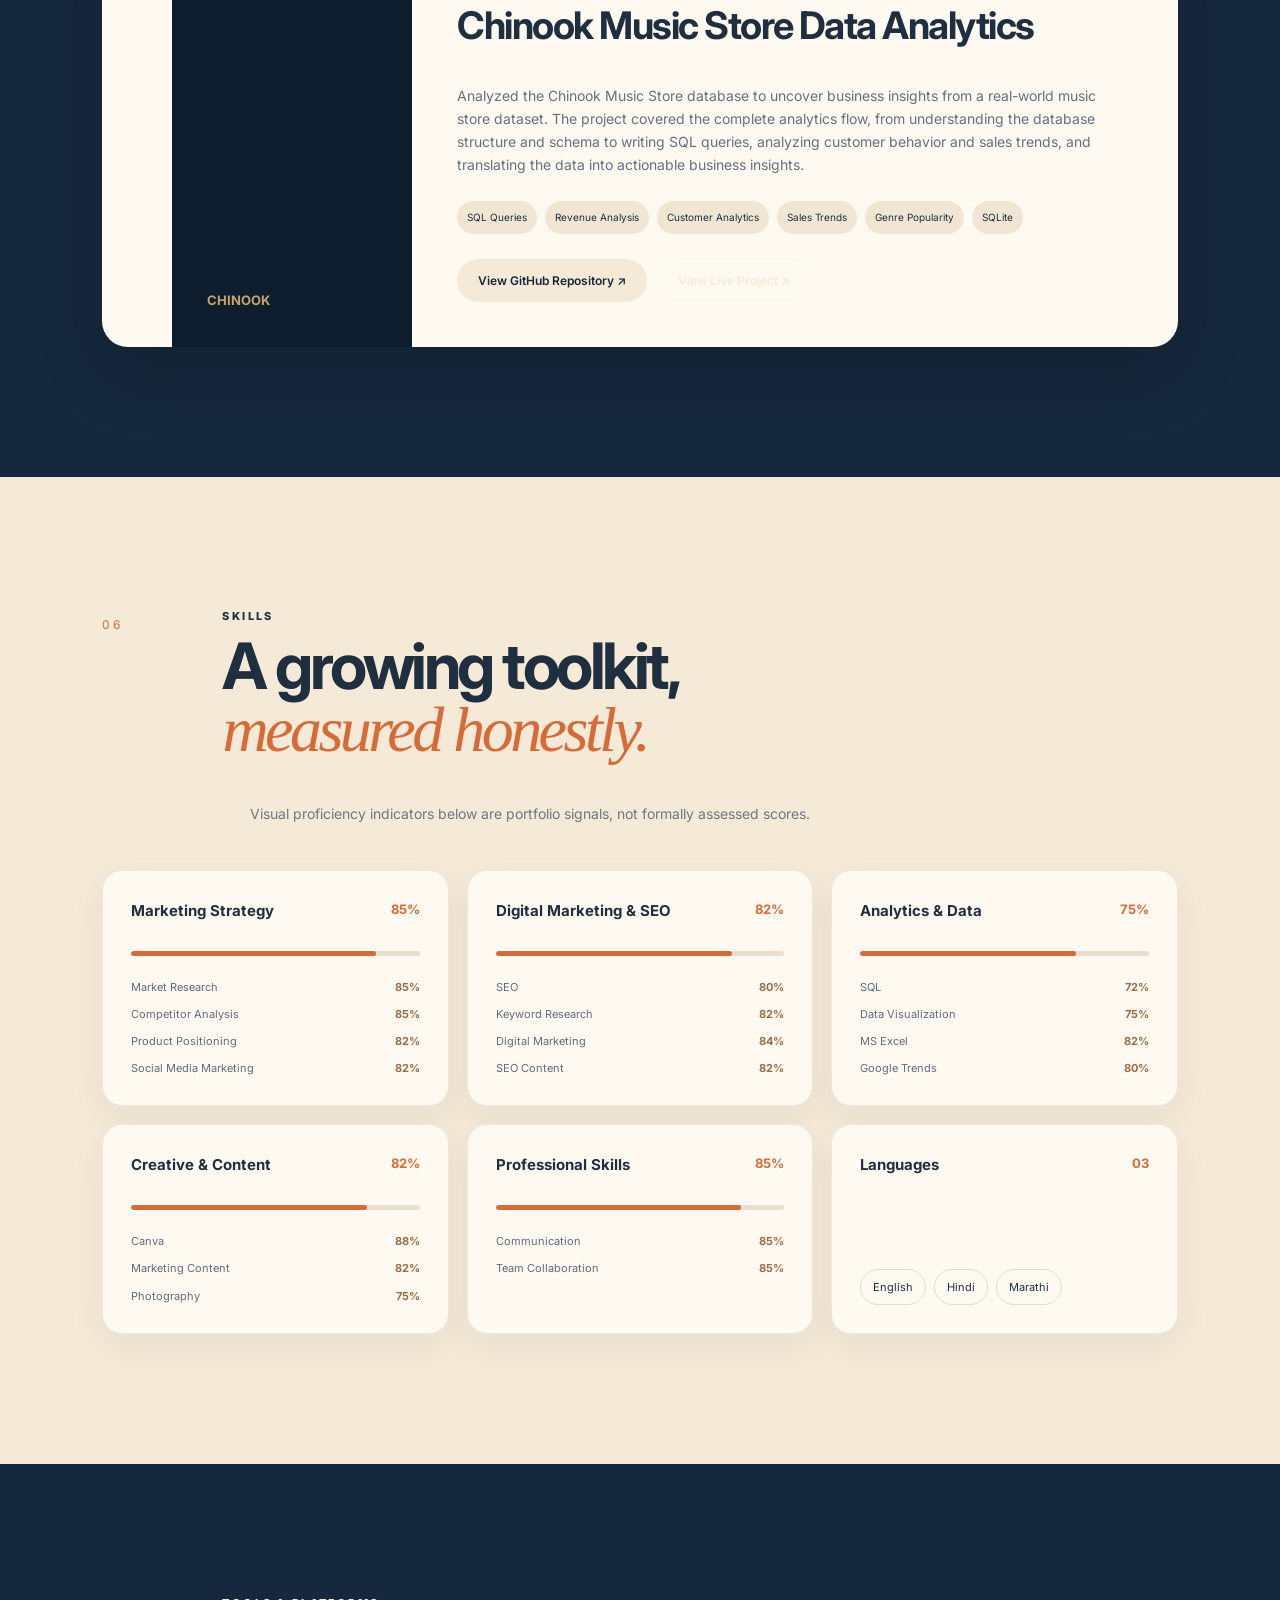
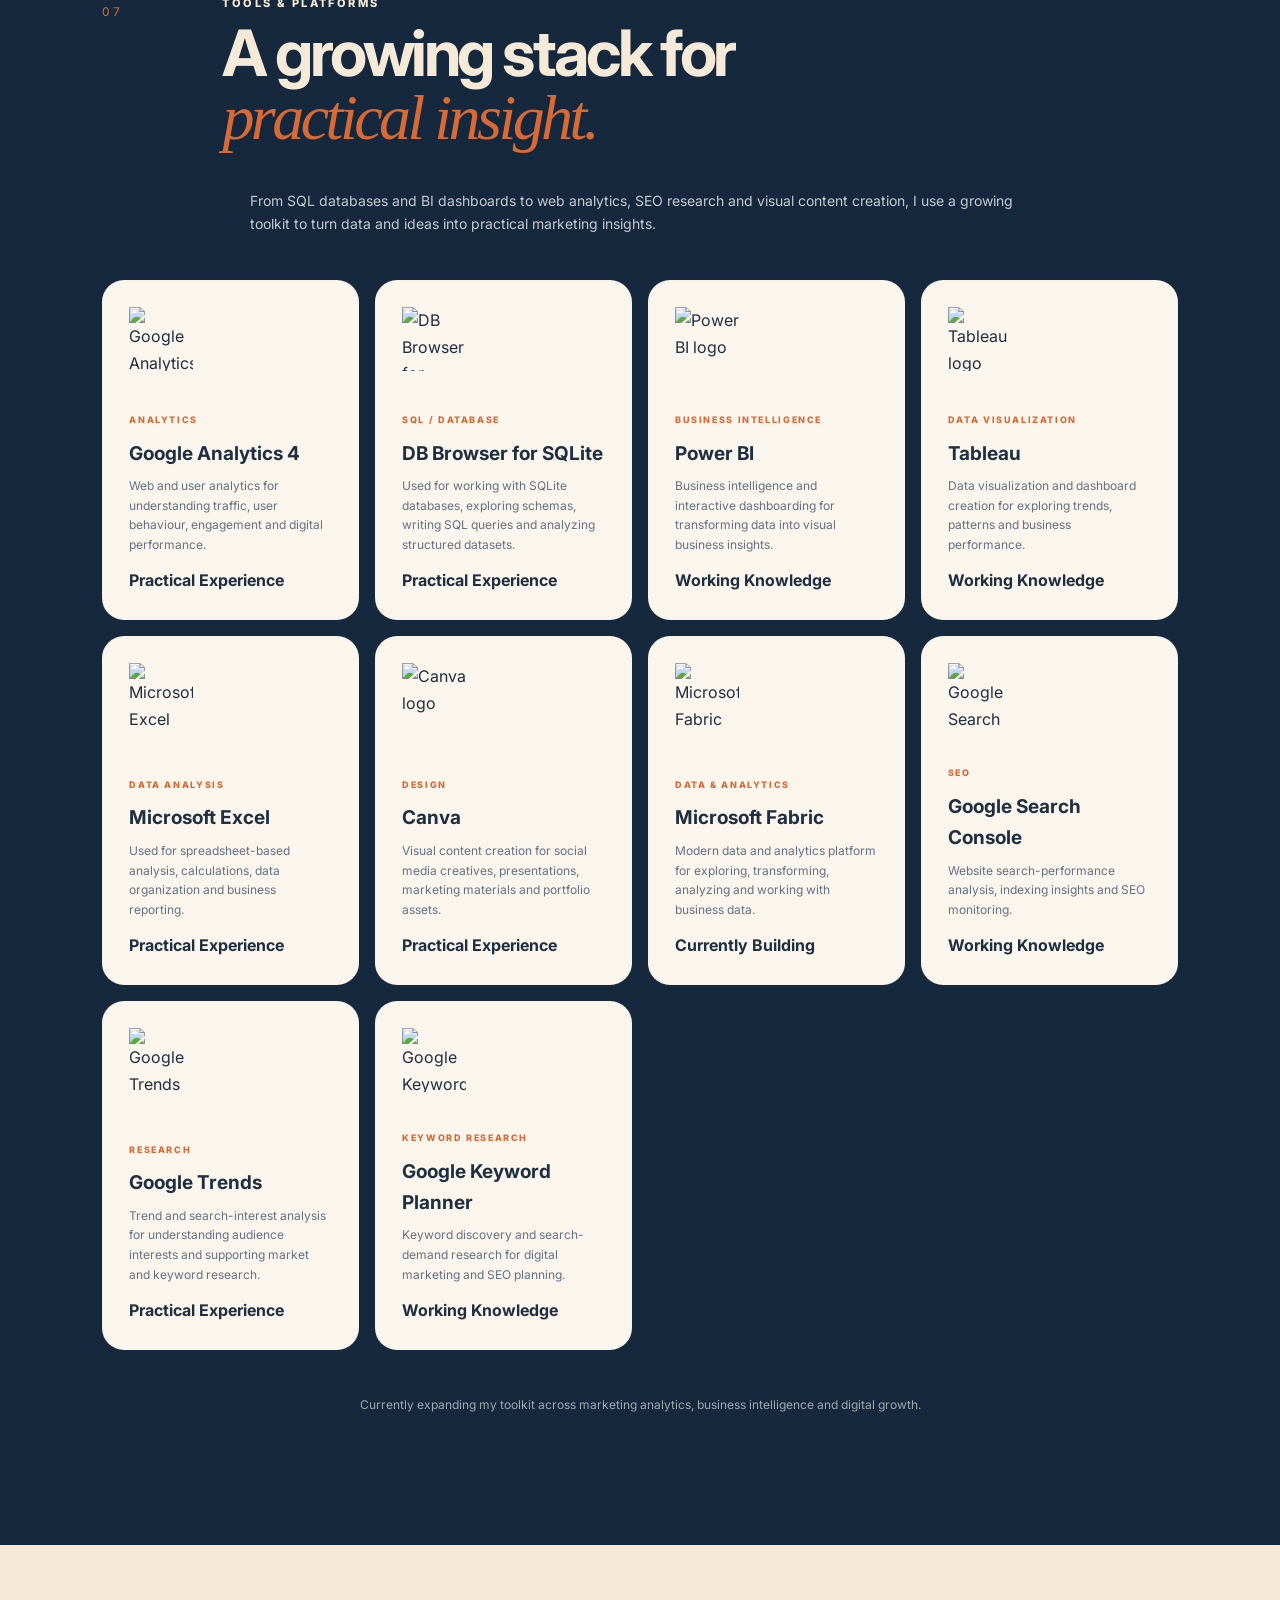
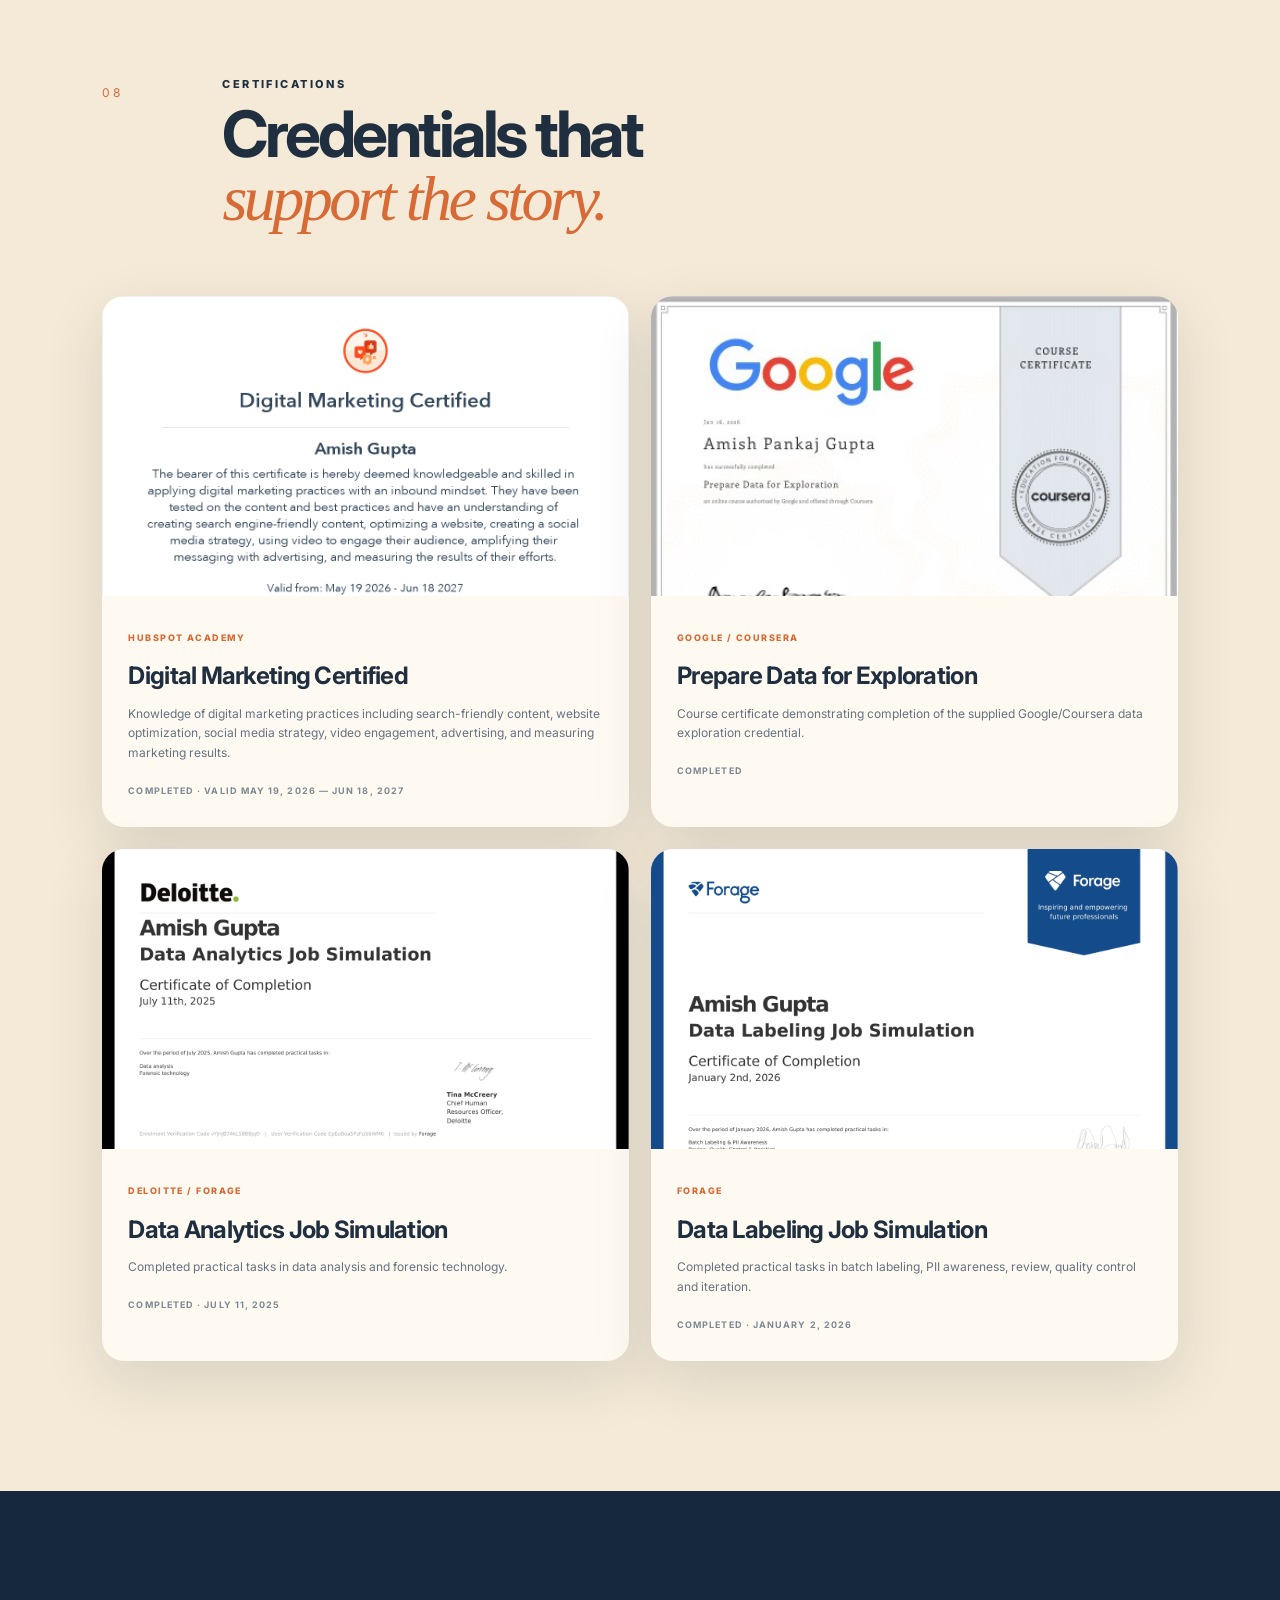
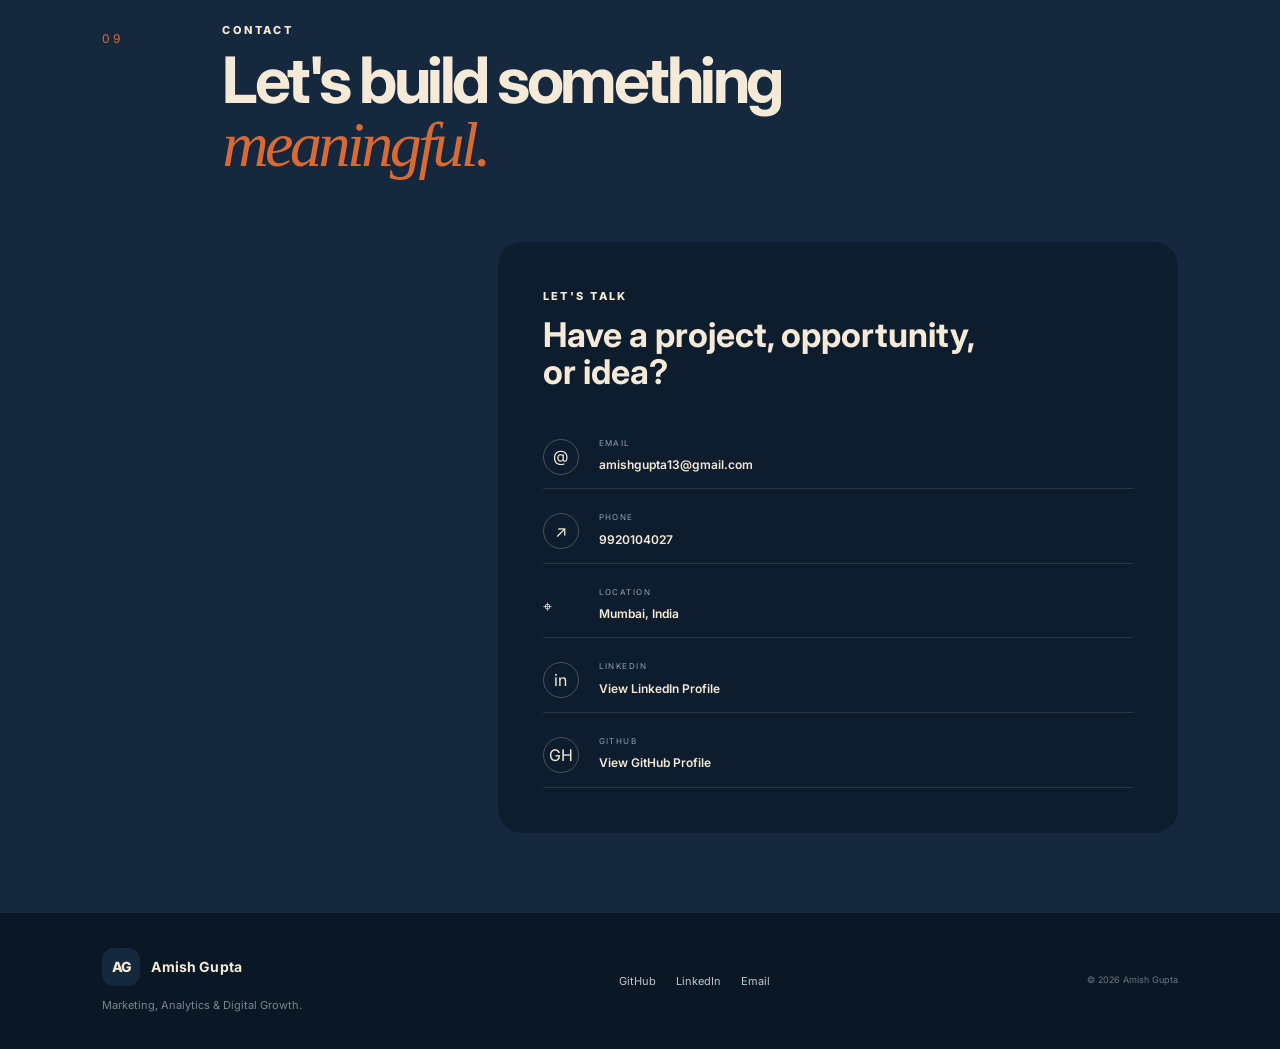
==== commit ad22f40f: "Update index.html" ====
--- a/index.html
+++ b/index.html
@@ -16,10 +16,10 @@
 <body>
   <div class="progress-line" id="progressLine"></div>
   <header class="site-header" id="siteHeader">
-    <a class="brand" href="index.html#home" aria-label="Amish Gupta home"><span>AG</span><b>Amish Gupta</b></a>
+    <a class="brand" href="#home" aria-label="Amish Gupta home"><span>AG</span><b>Amish Gupta</b></a>
     <button class="menu-toggle" id="menuToggle" aria-label="Open navigation" aria-expanded="false"><span></span><span></span><span></span></button>
     <nav class="nav" id="nav">
-      <a href="index.html#about">About</a><a href="index.html#experience">Experience</a><a href="index.html#education">Education</a><a href="portfolio.html#projects">Projects</a><a href="portfolio.html#skills">Skills</a><a href="portfolio.html#tools">Tools</a><a href="portfolio.html#certifications">Certifications</a><a href="portfolio.html#contact">Contact</a>
+      <a href="#about">About</a><a href="#experience">Experience</a><a href="#education">Education</a><a href="#projects">Projects</a><a href="#skills">Skills</a><a href="#tools">Tools</a><a href="#certifications">Certifications</a><a href="#contact">Contact</a>
     </nav>
   </header>
 
@@ -34,7 +34,7 @@
 
 He enjoys understanding how people think, what influences their choices, and how brands create products and experiences that connect with their audiences. He is also curious about how businesses identify opportunities, solve real-world problems, and turn ideas into meaningful strategies. Currently, he is exploring the intersection of creativity, marketing, and analytical thinking while building a clearer direction for his career.
 .</p>
-          <div class="hero-actions"><a class="btn btn-primary" href="#about">Learn More About Me <span>↘</span></a><a class="btn btn-ghost" href="portfolio.html#contact">Get In Touch <span>→</span></a></div>
+          <div class="hero-actions"><a class="btn btn-primary" href="#about">Learn More About Me <span>↘</span></a><a class="btn btn-ghost" href="#contact">Get In Touch <span>→</span></a></div>
           <div class="socials" aria-label="Social links">
             <a href="https://github.com/amishgupta13-alt" target="_blank" rel="noopener noreferrer" aria-label="GitHub">GH</a>
             <a href="https://www.linkedin.com/in/amish-gupta-92267836a/" target="_blank" rel="noopener noreferrer" aria-label="LinkedIn">in</a>
@@ -54,7 +54,7 @@
     <section class="section cream" id="about">
       <div class="section-head reveal"><span class="section-number">02</span><div><p class="kicker">ABOUT ME</p><h2>Curious about markets.<br><em>Serious about learning.</em></h2></div></div>
       <div class="about-grid">
-        <div class="about-profile reveal"><div class="profile-monogram">AG</div><p>Second-year BBA student at <strong>Somaiya Vidyavihar University</strong> with a focus on Marketing & Analytics.</p><div class="about-links"><a href="index.html#experience">Work Experience ↗</a><a href="portfolio.html#projects">Projects ↗</a><a href="portfolio.html#tools">Tools & Platforms ↗</a><a href="portfolio.html#certifications">Certifications ↗</a></div></div>
+        <div class="about-profile reveal"><div class="profile-monogram">AG</div><p>Second-year BBA student at <strong>Somaiya Vidyavihar University</strong> with a focus on Marketing & Analytics.</p><div class="about-links"><a href="#experience">Work Experience ↗</a><a href="#projects">Projects ↗</a><a href="#tools">Tools & Platforms ↗</a><a href="#certifications">Certifications ↗</a></div></div>
         <div class="about-text reveal delay-1"><p class="lead">Amish Gupta is a second-year BBA student with interests spanning Digital Marketing, Product Marketing, market research, competitor analysis, product positioning, SEO, and digital growth.</p><p>His project work demonstrates an interest in understanding market opportunities, developing product architecture and pricing, defining STP frameworks and buyer personas, creating marketing funnels, and analyzing real-world datasets using SQL.</p><div class="mission-grid"><article class="flip-card"><div><span>MISSION</span><p>To combine marketing thinking, analytical problem-solving, and digital skills to create practical strategies that address real business challenges.</p></div></article><article class="flip-card"><div><span>VISION</span><p>To build a career at the intersection of Digital Marketing, Product Marketing, and Analytics, contributing to data-informed growth and stronger customer-focused products.</p></div></article></div></div>
       </div>
     </section>
@@ -69,16 +69,68 @@
       <article class="education-card reveal"><div class="edu-year">2025<br><span>2028</span></div><div class="edu-main"><p class="kicker">SOMAIYA VIDYAVIHAR UNIVERSITY</p><h3>Bachelor of Business Administration (BBA)</h3><div class="edu-meta"><span>FULL-TIME</span><span>MARKETING & ANALYTICS</span></div><ul><li>Business administration foundation with a focus on Marketing & Analytics.</li><li>Developing knowledge of marketing, market research, digital marketing, and business strategy.</li><li>Building analytical and technical foundations through SQL, data visualization, MS Excel, and related tools.</li></ul></div><div class="edu-icon">BBA</div></article>
     </section>
 
-    
-  <footer class="footer"><div><a class="brand" href="index.html#home"><span>AG</span><b>Amish Gupta</b></a><p>Marketing, Analytics & Digital Growth.</p></div><div class="footer-links"><a href="https://github.com/amishgupta13-alt" target="_blank" rel="noopener noreferrer">GitHub</a><a href="https://www.linkedin.com/in/amish-gupta-92267836a/" target="_blank" rel="noopener noreferrer">LinkedIn</a><a href="mailto:amishgupta13@gmail.com">Email</a></div><small>© <span id="year"></span> Amish Gupta</small></footer>
+    <section class="section navy projects-section" id="projects">
+      <div class="section-head light reveal"><span class="section-number">05</span><div><p class="kicker">SELECTED PROJECTS</p><h2>Turning questions into<br><em>structured work.</em></h2></div></div>
+      <div class="project-stack">
+        <article class="project-card reveal"><div class="project-num">01</div><div class="project-side"><span>MARKETING / PRODUCT STRATEGY</span><strong>03 DAYS</strong></div><div class="project-content"><p class="kicker">MARKET OPPORTUNITY</p><h3>Identify Market Opportunity & Size</h3><p>Developed a structured marketing and product strategy project focused on identifying a market opportunity and understanding its potential. The project covered product architecture and pricing, segmentation-targeting-positioning, buyer persona development, launch planning, and risk mitigation.</p><div class="outcomes"><span>Product Architecture</span><span>Pricing</span><span>STP</span><span>Buyer Persona</span><span>Launch Funnel</span><span>Risk Mitigation</span></div><a class="text-link" href="https://lnkd.in/p/d2awQ8B6" target="_blank" rel="noopener noreferrer">View Project ↗</a></div></article>
+        <article class="project-card reveal delay-1"><div class="project-num">02</div><div class="project-side"><span>DATA ANALYTICS / SQL</span><strong>CHINOOK</strong></div><div class="project-content"><p class="kicker">BUSINESS DATA ANALYTICS</p><h3>Chinook Music Store Data Analytics</h3><p>Analyzed the Chinook Music Store database to uncover business insights from a real-world music store dataset. The project covered the complete analytics flow, from understanding the database structure and schema to writing SQL queries, analyzing customer behavior and sales trends, and translating the data into actionable business insights.</p><div class="outcomes"><span>SQL Queries</span><span>Revenue Analysis</span><span>Customer Analytics</span><span>Sales Trends</span><span>Genre Popularity</span><span>SQLite</span></div><div class="project-actions"><a class="btn btn-light" href="https://lnkd.in/d4z_aHwC" target="_blank" rel="noopener noreferrer">View GitHub Repository ↗</a><a class="btn btn-outline-light" href="https://amishgupta13-alt.github.io/Analysis-Project/" target="_blank" rel="noopener noreferrer">View Live Project ↗</a></div></div></article>
+      </div>
+    </section>
+
+    <section class="section cream" id="skills">
+      <div class="section-head reveal"><span class="section-number">06</span><div><p class="kicker">SKILLS</p><h2>A growing toolkit,<br><em>measured honestly.</em></h2></div></div>
+      <p class="section-intro reveal">Visual proficiency indicators below are portfolio signals, not formally assessed scores.</p>
+      <div class="skills-grid">
+        <article class="skill-card reveal"><div class="skill-head"><h3>Marketing Strategy</h3><b>85%</b></div><div class="bar"><i style="--w:85%"></i></div><div class="skill-list"><span>Market Research <b>85%</b></span><span>Competitor Analysis <b>85%</b></span><span>Product Positioning <b>82%</b></span><span>Social Media Marketing <b>82%</b></span></div></article>
+        <article class="skill-card reveal delay-1"><div class="skill-head"><h3>Digital Marketing & SEO</h3><b>82%</b></div><div class="bar"><i style="--w:82%"></i></div><div class="skill-list"><span>SEO <b>80%</b></span><span>Keyword Research <b>82%</b></span><span>Digital Marketing <b>84%</b></span><span>SEO Content <b>82%</b></span></div></article>
+        <article class="skill-card reveal delay-2"><div class="skill-head"><h3>Analytics & Data</h3><b>75%</b></div><div class="bar"><i style="--w:75%"></i></div><div class="skill-list"><span>SQL <b>72%</b></span><span>Data Visualization <b>75%</b></span><span>MS Excel <b>82%</b></span><span>Google Trends <b>80%</b></span></div></article>
+        <article class="skill-card reveal"><div class="skill-head"><h3>Creative & Content</h3><b>82%</b></div><div class="bar"><i style="--w:82%"></i></div><div class="skill-list"><span>Canva <b>88%</b></span><span>Marketing Content <b>82%</b></span><span>Photography <b>75%</b></span></div></article>
+        <article class="skill-card reveal delay-1"><div class="skill-head"><h3>Professional Skills</h3><b>85%</b></div><div class="bar"><i style="--w:85%"></i></div><div class="skill-list"><span>Communication <b>85%</b></span><span>Team Collaboration <b>85%</b></span></div></article>
+        <article class="skill-card languages reveal delay-2"><div class="skill-head"><h3>Languages</h3><b>03</b></div><div class="language-pills"><span>English</span><span>Hindi</span><span>Marathi</span></div></article>
+      </div>
+    </section>
+
+    <section class="section navy tools-section" id="tools">
+      <div class="section-head light reveal"><span class="section-number">07</span><div><p class="kicker">TOOLS & PLATFORMS</p><h2>A growing stack for<br><em>practical insight.</em></h2></div></div>
+      <p class="section-intro light-copy reveal">From SQL databases and BI dashboards to web analytics, SEO research and visual content creation, I use a growing toolkit to turn data and ideas into practical marketing insights.</p>
+      <div class="tools-grid">
+        <article class="tool-card reveal" data-tilt><img src="https://cdn.simpleicons.org/googleanalytics" alt="Google Analytics logo"><div><small>ANALYTICS</small><h3>Google Analytics 4</h3><p>Web and user analytics for understanding traffic, user behaviour, engagement and digital performance.</p><b>Practical Experience</b></div></article>
+        <article class="tool-card reveal delay-1" data-tilt><img src="https://cdn.simpleicons.org/sqlitebrowser" alt="DB Browser for SQLite logo"><div><small>SQL / DATABASE</small><h3>DB Browser for SQLite</h3><p>Used for working with SQLite databases, exploring schemas, writing SQL queries and analyzing structured datasets.</p><b>Practical Experience</b></div></article>
+        <article class="tool-card reveal delay-2" data-tilt><img src="https://cdn.simpleicons.org/powerbi" alt="Power BI logo"><div><small>BUSINESS INTELLIGENCE</small><h3>Power BI</h3><p>Business intelligence and interactive dashboarding for transforming data into visual business insights.</p><b>Working Knowledge</b></div></article>
+        <article class="tool-card reveal" data-tilt><img src="https://cdn.simpleicons.org/tableau" alt="Tableau logo"><div><small>DATA VISUALIZATION</small><h3>Tableau</h3><p>Data visualization and dashboard creation for exploring trends, patterns and business performance.</p><b>Working Knowledge</b></div></article>
+        <article class="tool-card reveal delay-1" data-tilt><img src="https://cdn.simpleicons.org/microsoftexcel" alt="Microsoft Excel logo"><div><small>DATA ANALYSIS</small><h3>Microsoft Excel</h3><p>Used for spreadsheet-based analysis, calculations, data organization and business reporting.</p><b>Practical Experience</b></div></article>
+        <article class="tool-card reveal delay-2" data-tilt><img src="https://cdn.simpleicons.org/canva" alt="Canva logo"><div><small>DESIGN</small><h3>Canva</h3><p>Visual content creation for social media creatives, presentations, marketing materials and portfolio assets.</p><b>Practical Experience</b></div></article>
+        <article class="tool-card reveal" data-tilt><img src="https://cdn.simpleicons.org/microsoftfabric" alt="Microsoft Fabric logo"><div><small>DATA & ANALYTICS</small><h3>Microsoft Fabric</h3><p>Modern data and analytics platform for exploring, transforming, analyzing and working with business data.</p><b>Currently Building</b></div></article>
+        <article class="tool-card reveal delay-1" data-tilt><img src="https://cdn.simpleicons.org/googlesearchconsole" alt="Google Search Console logo"><div><small>SEO</small><h3>Google Search Console</h3><p>Website search-performance analysis, indexing insights and SEO monitoring.</p><b>Working Knowledge</b></div></article>
+        <article class="tool-card reveal delay-2" data-tilt><img src="https://cdn.simpleicons.org/googletrends" alt="Google Trends logo"><div><small>RESEARCH</small><h3>Google Trends</h3><p>Trend and search-interest analysis for understanding audience interests and supporting market and keyword research.</p><b>Practical Experience</b></div></article>
+        <article class="tool-card reveal" data-tilt><img src="https://cdn.simpleicons.org/googleads" alt="Google Keyword Planner related Google Ads logo"><div><small>KEYWORD RESEARCH</small><h3>Google Keyword Planner</h3><p>Keyword discovery and search-demand research for digital marketing and SEO planning.</p><b>Working Knowledge</b></div></article>
+      </div>
+      <p class="tool-note reveal">Currently expanding my toolkit across marketing analytics, business intelligence and digital growth.</p>
+    </section>
+
+    <section class="section cream" id="certifications">
+      <div class="section-head reveal"><span class="section-number">08</span><div><p class="kicker">CERTIFICATIONS</p><h2>Credentials that<br><em>support the story.</em></h2></div></div>
+      <div class="cert-grid">
+        <article class="cert-card reveal"><div class="cert-image"><img src="assets/certificates/hubspot-digital-marketing.png" alt="HubSpot Digital Marketing Certified certificate"></div><div class="cert-body"><span>HUBSPOT ACADEMY</span><h3>Digital Marketing Certified</h3><p>Knowledge of digital marketing practices including search-friendly content, website optimization, social media strategy, video engagement, advertising, and measuring marketing results.</p><b>COMPLETED · VALID MAY 19, 2026 — JUN 18, 2027</b></div></article>
+        <article class="cert-card reveal delay-1"><div class="cert-image"><img src="assets/certificates/google-prepare-data-exploration.png" alt="Google Coursera Prepare Data for Exploration certificate"></div><div class="cert-body"><span>GOOGLE / COURSERA</span><h3>Prepare Data for Exploration</h3><p>Course certificate demonstrating completion of the supplied Google/Coursera data exploration credential.</p><b>COMPLETED</b></div></article>
+        <article class="cert-card reveal delay-2"><div class="cert-image"><img src="assets/certificates/deloitte-data-analytics.png" alt="Deloitte Data Analytics Job Simulation certificate"></div><div class="cert-body"><span>DELOITTE / FORAGE</span><h3>Data Analytics Job Simulation</h3><p>Completed practical tasks in data analysis and forensic technology.</p><b>COMPLETED · JULY 11, 2025</b></div></article>
+        <article class="cert-card reveal"><div class="cert-image"><img src="assets/certificates/forage-data-labeling.png" alt="Forage Data Labeling Job Simulation certificate"></div><div class="cert-body"><span>FORAGE</span><h3>Data Labeling Job Simulation</h3><p>Completed practical tasks in batch labeling, PII awareness, review, quality control and iteration.</p><b>COMPLETED · JANUARY 2, 2026</b></div></article>
+      </div>
+    </section>
+
+    <section class="section navy contact-section" id="contact">
+      <div class="section-head light reveal"><span class="section-number">09</span><div><p class="kicker">CONTACT</p><h2>Let's build something<br><em>meaningful.</em></h2></div></div>
+      <div class="contact-grid contact-grid-single reveal">
+        <aside class="contact-panel">
+          <p class="kicker">LET'S TALK</p>
+          <h3>Have a project, opportunity, or idea?</h3>
+          <div class="contact-list"><a href="mailto:amishgupta13@gmail.com"><span>@</span><div><small>EMAIL</small><b>amishgupta13@gmail.com</b></div></a><a href="tel:+919920104027"><span>↗</span><div><small>PHONE</small><b>9920104027</b></div></a><div><span>⌖</span><div><small>LOCATION</small><b>Mumbai, India</b></div></div><a href="https://www.linkedin.com/in/amish-gupta-92267836a/" target="_blank" rel="noopener noreferrer"><span>in</span><div><small>LINKEDIN</small><b>View LinkedIn Profile</b></div></a><a href="https://github.com/amishgupta13-alt" target="_blank" rel="noopener noreferrer"><span>GH</span><div><small>GITHUB</small><b>View GitHub Profile</b></div></a></div>
+        </aside>
+      </div>
+    </section>
+  </main>
+
+  <footer class="footer"><div><a class="brand" href="#home"><span>AG</span><b>Amish Gupta</b></a><p>Marketing, Analytics & Digital Growth.</p></div><div class="footer-links"><a href="https://github.com/amishgupta13-alt" target="_blank" rel="noopener noreferrer">GitHub</a><a href="https://www.linkedin.com/in/amish-gupta-92267836a/" target="_blank" rel="noopener noreferrer">LinkedIn</a><a href="mailto:amishgupta13@gmail.com">Email</a></div><small>© <span id="year"></span> Amish Gupta</small></footer>
   <script src="script.js"></script>
 </body>
 </html>
-
-  </main>
-
-  <footer class="footer"><div><a class="brand" href="index.html#home"><span>AG</span><b>Amish Gupta</b></a><p>Marketing, Analytics & Digital Growth.</p></div><div class="footer-links"><a href="https://github.com/amishgupta13-alt" target="_blank" rel="noopener noreferrer">GitHub</a><a href="https://www.linkedin.com/in/amish-gupta-92267836a/" target="_blank" rel="noopener noreferrer">LinkedIn</a><a href="mailto:amishgupta13@gmail.com">Email</a></div><small>© <span id="year"></span> Amish Gupta</small></footer>
-  <script src="script.js"></script>
-</body>
-</html>
-</html>
--- a/styles.css
+++ b/styles.css
@@ -1 +1,41 @@
 :root{--navy:#16283d;--navy2:#0e1d2e;--cream:#f5ead7;--paper:#fffaf1;--gold:#c7a46a;--orange:#d86a36;--ink:#1f2f40;--muted:#687688;--line:rgba(22,40,61,.14);--white:#fff;--shadow:0 20px 60px rgba(14,29,46,.12);--radius:22px}*{box-sizing:border-box}html{scroll-behavior:smooth}body{margin:0;font-family:Inter,system-ui,sans-serif;background:var(--cream);color:var(--ink);line-height:1.65;overflow-x:hidden}a{text-decoration:none;color:inherit}.progress-line{position:fixed;z-index:1000;top:0;left:0;width:0;height:3px;background:var(--orange);transition:width .1s linear}.site-header{position:fixed;z-index:900;top:0;left:0;right:0;height:78px;padding:0 5vw;display:flex;align-items:center;justify-content:space-between;background:rgba(245,234,215,.9);backdrop-filter:blur(18px);border-bottom:1px solid rgba(22,40,61,.08);transition:.35s}.site-header.scrolled{height:68px;box-shadow:0 10px 35px rgba(14,29,46,.08)}.brand{display:flex;align-items:center;gap:11px;font-size:14px;letter-spacing:.01em}.brand span{display:grid;place-items:center;width:38px;height:38px;border-radius:12px;background:var(--navy);color:var(--cream);font-weight:800;letter-spacing:-.06em}.nav{display:flex;gap:24px;font-size:12px;font-weight:600;color:#405064}.nav a{position:relative}.nav a:after{content:"";position:absolute;left:0;right:100%;bottom:-7px;height:2px;background:var(--orange);transition:.3s}.nav a:hover:after,.nav a.active:after{right:0}.menu-toggle{display:none;background:none;border:0}.section{position:relative;padding:130px 8vw;scroll-margin-top:70px}.hero{min-height:100vh;padding-top:150px;background:radial-gradient(circle at 80% 45%,rgba(216,106,54,.12),transparent 30%),var(--cream);display:flex;flex-direction:column;justify-content:center}.hero-grid{display:grid;grid-template-columns:1.1fr .9fr;gap:6vw;align-items:center;max-width:1400px;margin:auto;width:100%}.eyebrow,.kicker{font-size:11px;letter-spacing:.22em;font-weight:800}.eyebrow{display:flex;align-items:center;gap:10px;color:var(--orange)}.eyebrow span{width:28px;height:1px;background:var(--orange)}h1,h2,h3,p{margin-top:0}h1{font-size:clamp(4rem,8vw,8.5rem);line-height:.88;letter-spacing:-.075em;margin:22px 0;color:var(--navy)}h1 em,h2 em{font-family:Georgia,serif;font-weight:400;color:var(--orange)}.role-line{font-size:clamp(15px,1.4vw,20px);font-weight:600;color:#45566a;margin-bottom:25px}.hero-intro{max-width:780px;font-size:15px;color:#5c6978}.hero-actions{display:flex;gap:12px;margin:30px 0}.btn{display:inline-flex;align-items:center;justify-content:center;gap:15px;border-radius:999px;padding:13px 20px;font:600 12px Inter;border:1px solid transparent;cursor:pointer;position:relative;overflow:hidden}.btn span{transition:transform .3s}.btn:hover span{transform:translate(3px,-3px)}.btn-primary{background:var(--orange);color:#fff;box-shadow:0 12px 30px rgba(216,106,54,.2)}.btn-ghost{border-color:rgba(22,40,61,.25);color:var(--navy);background:transparent}.btn-light{background:var(--cream);color:var(--navy)}.btn-outline-light{border-color:rgba(245,234,215,.35);color:var(--cream)}.socials{display:flex;gap:10px}.socials a{width:38px;height:38px;border:1px solid rgba(22,40,61,.18);border-radius:50%;display:grid;place-items:center;font-size:12px;font-weight:800;transition:.3s}.socials a:hover{background:var(--navy);color:var(--cream);transform:translateY(-4px)}.hero-art{min-height:520px;position:relative;display:grid;place-items:center}.monogram{width:min(390px,70vw);aspect-ratio:1;border-radius:50%;background:var(--navy);color:var(--cream);display:flex;flex-direction:column;align-items:center;justify-content:center;box-shadow:0 35px 80px rgba(14,29,46,.2),inset 0 0 0 1px rgba(245,234,215,.18);position:relative;z-index:2}.monogram span{font-size:clamp(90px,12vw,170px);font-weight:800;letter-spacing:-.11em;line-height:1}.monogram small{font-size:10px;letter-spacing:.25em;color:#d9c7a5}.orbit{position:absolute;border:1px solid rgba(216,106,54,.35);border-radius:50%;animation:spin 20s linear infinite}.orbit-a{width:76%;aspect-ratio:1}.orbit-b{width:94%;aspect-ratio:1;animation-direction:reverse;animation-duration:28s;border-color:rgba(22,40,61,.2)}.floating-note{position:absolute;background:var(--paper);padding:14px 16px;border-radius:14px;box-shadow:var(--shadow);font-size:11px;line-height:1.35;z-index:3}.floating-note b{font-size:13px;color:var(--navy)}.note-a{top:12%;left:3%;transform:rotate(-5deg)}.note-b{bottom:18%;right:0;transform:rotate(4deg)}.note-c{top:23%;right:-2%;transform:rotate(5deg)}.hero-footer{display:flex;align-items:center;gap:15px;max-width:1400px;width:100%;margin:50px auto 0;font-size:10px;letter-spacing:.2em;color:#738091}.scroll-line{width:100px;height:1px;background:#9ca7b2}.cream{background:var(--cream)}.navy{background:var(--navy);color:var(--cream)}.section-head{display:grid;grid-template-columns:90px 1fr;gap:30px;max-width:1250px;margin:0 auto 65px}.section-number{font-size:12px;letter-spacing:.18em;color:var(--orange);padding-top:8px}.section-head .kicker{margin-bottom:10px}.section-head h2{font-size:clamp(2.8rem,5vw,5.5rem);line-height:.98;letter-spacing:-.055em;margin:0}.light h2,.light .kicker{color:var(--cream)}.about-grid,.experience-card,.education-card,.project-stack,.skills-grid,.tools-grid,.cert-grid,.achievement-grid,.contact-grid{max-width:1250px;margin:auto}.about-grid{display:grid;grid-template-columns:.75fr 1.25fr;gap:7vw}.profile-monogram{width:190px;aspect-ratio:1;border-radius:50%;background:var(--navy);color:var(--cream);display:grid;place-items:center;font-size:65px;font-weight:800;letter-spacing:-.1em;box-shadow:0 30px 70px rgba(22,40,61,.18);margin-bottom:25px}.about-profile p{max-width:340px}.about-links{display:grid;gap:12px;margin-top:30px}.about-links a{font-size:12px;font-weight:700;padding-bottom:8px;border-bottom:1px solid var(--line);width:max-content}.about-links a:hover{color:var(--orange)}.about-text p{max-width:800px}.lead{font-size:24px;line-height:1.45;color:var(--navy)}.mission-grid{display:grid;grid-template-columns:1fr 1fr;gap:16px;margin-top:40px}.flip-card{perspective:1000px;min-height:220px}.flip-card>div{height:100%;padding:28px;border:1px solid rgba(22,40,61,.15);background:rgba(255,250,241,.65);border-radius:20px;transition:transform .8s;transform-style:preserve-3d}.flip-card:hover>div{transform:rotateY(7deg) translateY(-5px)}.flip-card span{font-size:10px;letter-spacing:.2em;font-weight:800;color:var(--orange)}.flip-card p{margin-top:35px;font-family:Georgia,serif;font-size:20px;line-height:1.4}.experience-card{display:grid;grid-template-columns:260px 1fr;background:var(--paper);color:var(--ink);border-radius:26px;overflow:hidden;box-shadow:var(--shadow)}.exp-side{background:var(--navy2);color:var(--cream);padding:35px;display:flex;flex-direction:column;justify-content:space-between;min-height:480px}.badge{font-size:9px;letter-spacing:.2em;padding:7px 10px;border:1px solid rgba(245,234,215,.3);border-radius:99px;width:max-content}.exp-date{font-size:12px;line-height:1.5;letter-spacing:.1em}.exp-mark{font-size:70px;font-weight:800;opacity:.12}.exp-body{padding:50px}.exp-body h3{font-size:42px;letter-spacing:-.04em;margin-bottom:5px}.muted{color:#7a8794;font-size:12px}.exp-columns{display:grid;grid-template-columns:1fr 1fr;gap:45px;margin-top:40px}.exp-columns h4{font-size:11px;letter-spacing:.17em;color:var(--orange)}ul{padding-left:18px}.exp-columns li{margin-bottom:10px;font-size:13px}.education-card{display:grid;grid-template-columns:150px 1fr 140px;align-items:center;gap:40px;padding:45px;background:var(--paper);border-radius:26px;box-shadow:var(--shadow)}.edu-year{font-size:38px;line-height:.9;font-weight:800;color:var(--navy)}.edu-year span{color:var(--orange)}.edu-main h3{font-size:34px;margin:8px 0 15px;letter-spacing:-.04em}.edu-meta{display:flex;gap:10px;flex-wrap:wrap}.edu-meta span{font-size:9px;letter-spacing:.15em;padding:7px 10px;border:1px solid var(--line);border-radius:99px}.edu-main li{font-size:13px;margin-bottom:8px}.edu-icon{font-size:28px;font-weight:800;text-align:right;color:var(--orange);letter-spacing:-.08em}.projects-section{overflow:hidden}.project-stack{display:grid;gap:25px}.project-card{display:grid;grid-template-columns:70px 240px 1fr;background:var(--paper);color:var(--ink);border-radius:26px;overflow:hidden;min-height:390px;box-shadow:0 25px 70px rgba(0,0,0,.15);transition:.35s}.project-card:hover{transform:translateY(-6px);box-shadow:0 35px 90px rgba(0,0,0,.22)}.project-num{padding:35px 18px;color:var(--orange);font-size:12px;font-weight:800}.project-side{background:var(--navy2);color:var(--cream);padding:35px;display:flex;flex-direction:column;justify-content:space-between}.project-side span{font-size:10px;letter-spacing:.15em}.project-side strong{font-size:13px;color:var(--gold)}.project-content{padding:45px}.project-content h3{font-size:38px;line-height:1.05;letter-spacing:-.04em}.project-content>p:not(.kicker){max-width:780px;font-size:14px;color:#637080}.outcomes{display:flex;flex-wrap:wrap;gap:8px;margin:25px 0}.outcomes span{font-size:10px;padding:8px 10px;background:#f1e6d4;border-radius:99px}.text-link{font-size:12px;font-weight:800;color:var(--orange);border-bottom:1px solid var(--orange);padding-bottom:4px}.project-actions{display:flex;gap:10px;margin-top:25px;flex-wrap:wrap}.skills-grid{display:grid;grid-template-columns:repeat(3,1fr);gap:18px}.section-intro{max-width:780px;margin:-25px auto 45px;font-size:14px;color:#6c7886}.light-copy{color:#c4cbd3}.skill-card{background:var(--paper);border:1px solid rgba(22,40,61,.08);border-radius:20px;padding:28px;box-shadow:0 12px 35px rgba(22,40,61,.06);transition:.35s}.skill-card:hover{transform:translateY(-5px);box-shadow:var(--shadow)}.skill-head{display:flex;justify-content:space-between;gap:20px}.skill-head h3{font-size:15px}.skill-head b{color:var(--orange);font-size:13px}.bar{height:5px;background:#eadfce;border-radius:99px;overflow:hidden;margin:12px 0 22px}.bar i{display:block;height:100%;width:var(--w);background:var(--orange);border-radius:inherit;transform-origin:left;animation:barIn 1.2s ease both}.skill-list{display:grid;gap:9px}.skill-list span{display:flex;justify-content:space-between;font-size:11px;color:#5f6c7c}.skill-list b{color:#9a6c43}.languages{display:flex;flex-direction:column;justify-content:space-between}.language-pills{display:flex;flex-wrap:wrap;gap:8px}.language-pills span{border:1px solid var(--line);padding:8px 12px;border-radius:99px;font-size:11px}.tools-section{overflow:hidden}.tools-grid{display:grid;grid-template-columns:repeat(4,1fr);gap:16px}.tool-card{min-height:340px;background:rgba(255,250,241,.98);color:var(--ink);border:1px solid rgba(245,234,215,.35);border-radius:22px;padding:26px;display:flex;flex-direction:column;justify-content:space-between;transform-style:preserve-3d;transition:transform .35s,box-shadow .35s}.tool-card:hover{box-shadow:0 25px 60px rgba(0,0,0,.22)}.tool-card img{width:64px;height:64px;object-fit:contain;margin-bottom:30px;transition:.35s}.tool-card:hover img{transform:scale(1.08);filter:drop-shadow(0 8px 18px rgba(216,106,54,.25))}.tool-card small{font-size:9px;letter-spacing:.18em;color:var(--orange);font-weight:800}.tool-card h3{font-size:19px;margin:7px 0}.tool-card p{font-size:12px;color:#657282}.tool-card>b{font-size:10px;color:#7a8793}.tool-note{text-align:center;margin:45px 0 0;color:#9ea9b3;font-size:12px}.cert-grid{display:grid;grid-template-columns:1fr 1fr;gap:22px}.cert-card{background:var(--paper);border-radius:22px;overflow:hidden;box-shadow:var(--shadow);transition:.4s}.cert-card:hover{transform:rotate(.7deg) translateY(-6px)}.cert-image{height:300px;background:#eae3d8;display:grid;place-items:center;overflow:hidden}.cert-image img{width:100%;height:100%;object-fit:contain;transition:transform .8s}.cert-card:hover .cert-image img{transform:scale(1.05)}.cert-body{padding:26px}.cert-body>span,.achievement-card>span{font-size:9px;letter-spacing:.16em;color:var(--orange);font-weight:800}.cert-body h3{font-size:24px;letter-spacing:-.03em;margin:8px 0}.cert-body p{font-size:12px;color:#657282}.cert-body>b{font-size:9px;letter-spacing:.12em;color:#7c8893}.stats-grid{display:grid;grid-template-columns:repeat(4,1fr);max-width:1250px;margin:0 auto 45px;border-top:1px solid var(--line);border-bottom:1px solid var(--line)}.stats-grid div{padding:28px 18px;border-right:1px solid var(--line);text-align:center}.stats-grid div:last-child{border:0}.stats-grid b{display:block;font-size:42px;letter-spacing:-.06em;color:var(--navy)}.stats-grid b:after{content:"+"}.stats-grid div:nth-child(1) b:after,.stats-grid div:nth-child(4) b:after{content:""}.stats-grid span{font-size:10px;letter-spacing:.13em;color:#7c8893;text-transform:uppercase}.achievement-grid{display:grid;grid-template-columns:repeat(2,1fr);gap:18px}.achievement-card{background:var(--paper);padding:30px;border-radius:20px;border:1px solid var(--line);min-height:235px;transition:.35s}.achievement-card:hover{transform:translateY(-5px);border-color:rgba(216,106,54,.45)}.achievement-card h3{font-size:25px;letter-spacing:-.03em;margin:12px 0 4px}.achievement-card p{font-size:12px;color:var(--orange);font-weight:700}.achievement-card div{font-size:13px;color:#637080}.contact-section{padding-bottom:80px}.contact-grid{display:grid;grid-template-columns:1.05fr .95fr;gap:20px}.contact-form{background:var(--paper);padding:40px;border-radius:24px;color:var(--ink);box-shadow:var(--shadow)}.field{position:relative;margin-bottom:28px}.field input,.field textarea{width:100%;border:0;border-bottom:1px solid #b7c0c8;background:transparent;padding:13px 0 10px;outline:0;font:14px Inter;color:var(--ink)}.field textarea{min-height:130px;resize:vertical}.field label{position:absolute;left:0;top:12px;color:#82909d;font-size:12px;pointer-events:none;transition:.25s}.field:after{content:"";position:absolute;bottom:0;left:0;width:0;height:2px;background:var(--orange);transition:.35s}.field:focus-within:after{width:100%}.field:focus-within label,.field input:not(:placeholder-shown)+label,.field textarea:not(:placeholder-shown)+label{top:-7px;font-size:9px;color:var(--orange);font-weight:800;letter-spacing:.08em}.send-btn{border:0}.form-note{font-size:10px;color:#8a96a2;margin:14px 0 0}.contact-panel{background:var(--navy2);padding:45px;border-radius:24px;color:var(--cream);display:flex;flex-direction:column;justify-content:space-between}.contact-panel h3{font-size:34px;line-height:1.1;max-width:450px}.contact-list{display:grid;gap:10px}.contact-list>a,.contact-list>div{display:grid;grid-template-columns:42px 1fr;gap:14px;align-items:center;padding:12px 0;border-bottom:1px solid rgba(245,234,215,.12);transition:.3s}.contact-list a:hover{transform:translateX(7px)}.contact-list>span,.contact-list a>span{width:36px;height:36px;border:1px solid rgba(245,234,215,.25);border-radius:50%;display:grid;place-items:center}.contact-list small{display:block;font-size:8px;letter-spacing:.18em;color:#93a0ad}.contact-list b{font-size:12px;font-weight:600}.footer{background:#0a1725;color:#bfc7cf;padding:35px 8vw;display:flex;align-items:center;justify-content:space-between;gap:30px}.footer .brand{color:var(--cream)}.footer p{font-size:11px;margin:10px 0 0;color:#778594}.footer-links{display:flex;gap:20px;font-size:11px}.footer-links a:hover{color:var(--orange)}.footer>small{font-size:9px;color:#687887}.reveal{opacity:0;transform:translateY(35px);transition:opacity .8s ease,transform .8s ease}.reveal.visible{opacity:1;transform:none}.delay-1{transition-delay:.12s}.delay-2{transition-delay:.24s}@keyframes spin{to{transform:rotate(360deg)}}@keyframes barIn{from{transform:scaleX(0)}to{transform:scaleX(1)}}@media(max-width:1100px){.nav{gap:14px}.tools-grid{grid-template-columns:repeat(3,1fr)}.skills-grid{grid-template-columns:repeat(2,1fr)}}@media(max-width:850px){.site-header{padding:0 5vw}.menu-toggle{display:grid;gap:5px}.menu-toggle span{width:23px;height:2px;background:var(--navy);transition:.3s}.nav{position:absolute;top:68px;left:0;right:0;background:var(--cream);padding:20px 5vw;display:grid;grid-template-columns:1fr 1fr;gap:14px;transform:translateY(-140%);transition:.35s;box-shadow:0 15px 30px rgba(22,40,61,.1)}.nav.open{transform:translateY(0)}.hero-grid{grid-template-columns:1fr}.hero-art{min-height:400px;order:-1}.hero{padding-top:120px}.hero-footer{display:none}.about-grid{grid-template-columns:1fr}.experience-card{grid-template-columns:1fr}.exp-side{min-height:170px;flex-direction:row;align-items:center}.exp-mark{display:none}.exp-columns{grid-template-columns:1fr}.education-card{grid-template-columns:1fr}.edu-icon{text-align:left}.project-card{grid-template-columns:55px 1fr}.project-side{grid-column:2;min-height:100px;flex-direction:row}.project-content{grid-column:2}.tools-grid{grid-template-columns:repeat(2,1fr)}.cert-grid,.achievement-grid,.contact-grid{grid-template-columns:1fr}.contact-panel{min-height:500px}.footer{flex-wrap:wrap}}@media(max-width:560px){.section{padding:95px 5vw}.section-head{grid-template-columns:1fr;gap:8px;margin-bottom:40px}.section-head h2{font-size:2.7rem}.hero h1{font-size:4.5rem}.hero-art{min-height:330px}.monogram{width:250px}.floating-note{font-size:9px;padding:9px}.note-a{left:0}.note-c{right:0}.mission-grid,.skills-grid,.tools-grid{grid-template-columns:1fr}.project-card{grid-template-columns:1fr}.project-num{padding-bottom:0}.project-side,.project-content{grid-column:1}.project-content{padding:30px}.project-content h3{font-size:30px}.stats-grid{grid-template-columns:1fr 1fr}.stats-grid div:nth-child(2){border-right:0}.stats-grid div{border-bottom:1px solid var(--line)}.stats-grid b{font-size:32px}.cert-image{height:220px}.contact-form,.contact-panel{padding:28px}.footer{padding:30px 5vw;display:grid}.footer-links{order:3}.hero-actions{flex-direction:column;align-items:stretch}.btn{width:100%}}@media(prefers-reduced-motion:reduce){html{scroll-behavior:auto}.reveal{opacity:1;transform:none;transition:none}.orbit,.bar i{animation:none}.tool-card,.cert-card,.project-card,.skill-card{transition:none}.btn span{transition:none}}
+
+
+/* =========================
+   CERTIFICATE COVERFLOW
+   ========================= */
+.certificate-coverflow{max-width:1250px;margin:auto;position:relative}
+.certificate-stage{position:relative;height:450px;overflow:hidden;perspective:1100px;touch-action:pan-y;cursor:grab;outline:none}
+.certificate-stage:active{cursor:grabbing}
+.certificate-stage:focus-visible{box-shadow:0 0 0 3px rgba(216,106,54,.45);border-radius:24px}
+.certificate-card{position:absolute;top:50%;left:50%;width:clamp(190px,24vw,290px);aspect-ratio:1/1.414;transform-style:preserve-3d;will-change:transform,opacity;transition:box-shadow .25s ease}
+.certificate-card.is-active{box-shadow:0 35px 85px rgba(14,29,46,.28)}
+.certificate-face{position:relative;width:100%;height:100%;padding:0;border:0;border-radius:22px;overflow:hidden;background:var(--paper);box-shadow:0 20px 60px rgba(14,29,46,.16);cursor:pointer}
+.certificate-face img{display:block;width:100%;height:100%;object-fit:cover}
+.certificate-number{position:absolute;top:14px;left:14px;z-index:3;display:grid;place-items:center;width:30px;height:30px;border-radius:50%;background:rgba(22,40,61,.78);color:var(--cream);font-size:10px;font-weight:800;letter-spacing:.08em;backdrop-filter:blur(8px)}
+.certificate-open{position:absolute;right:14px;bottom:14px;z-index:3;padding:9px 12px;border-radius:999px;background:rgba(22,40,61,.8);color:var(--cream);font-size:10px;font-weight:700;opacity:0;transform:translateY(5px);transition:.25s;backdrop-filter:blur(8px)}
+.certificate-face:hover .certificate-open,.certificate-card.is-active .certificate-open{opacity:1;transform:none}
+.certificate-shine{position:absolute;inset:0;pointer-events:none;background:linear-gradient(115deg,transparent 28%,rgba(255,255,255,.34) 46%,transparent 62%);transform:translateX(-120%);transition:transform .7s ease}
+.certificate-face:hover .certificate-shine{transform:translateX(120%)}
+.certificate-controls{display:grid;grid-template-columns:56px 1fr 56px;align-items:center;gap:22px;max-width:760px;margin:12px auto 0}
+.certificate-arrow{width:46px;height:46px;border:1px solid rgba(245,234,215,.28);border-radius:50%;background:transparent;color:var(--navy);font-size:18px;cursor:pointer;transition:.25s;justify-self:center}
+.certificate-arrow:hover{background:var(--navy);color:var(--cream);transform:translateY(-2px)}
+.certificate-caption{text-align:center}
+.certificate-caption .kicker{color:var(--orange);margin-bottom:5px}
+.certificate-caption h3{margin:0;color:var(--navy);font-size:24px;letter-spacing:-.03em}
+.certificate-caption span{display:block;margin-top:5px;color:#7b8794;font-size:11px}
+.certificate-dots{display:flex;justify-content:center;gap:8px;margin-top:20px}
+.certificate-dot{width:8px;height:8px;border:0;border-radius:50%;padding:0;background:var(--navy);opacity:.22;cursor:pointer;transition:.25s}
+.certificate-dot.active{opacity:1;transform:scale(1.35);background:var(--orange)}
+.certificate-modal{width:min(1100px,92vw);max-width:none;padding:0;border:0;border-radius:24px;background:var(--paper);color:var(--ink);box-shadow:0 35px 100px rgba(0,0,0,.35);overflow:hidden}
+.certificate-modal::backdrop{background:rgba(10,23,37,.72);backdrop-filter:blur(8px)}
+.certificate-modal-image{background:#eae3d8;display:grid;place-items:center;max-height:78vh;padding:18px}
+.certificate-modal-image img{max-width:100%;max-height:70vh;display:block;object-fit:contain}
+.certificate-modal-body{padding:26px 30px 30px}
+.certificate-modal-body .kicker{color:var(--orange)}
+.certificate-modal-body h3{margin:6px 0;font-size:26px}
+.certificate-modal-body p:last-child{margin:0;color:#74808c;font-size:12px}
+.certificate-modal-close{position:absolute;z-index:5;right:15px;top:15px;width:38px;height:38px;border:1px solid rgba(22,40,61,.16);border-radius:50%;background:rgba(255,250,241,.9);color:var(--navy);font-size:22px;cursor:pointer}
+@media(max-width:850px){.certificate-stage{height:380px}.certificate-controls{grid-template-columns:48px 1fr 48px;gap:10px}}
+@media(max-width:560px){.certificate-stage{height:330px}.certificate-card{width:205px}.certificate-controls{margin-top:2px}.certificate-caption h3{font-size:18px}.certificate-caption span{font-size:10px}}
+@media(prefers-reduced-motion:reduce){.certificate-face,.certificate-card,.certificate-shine,.certificate-open{transition:none}}
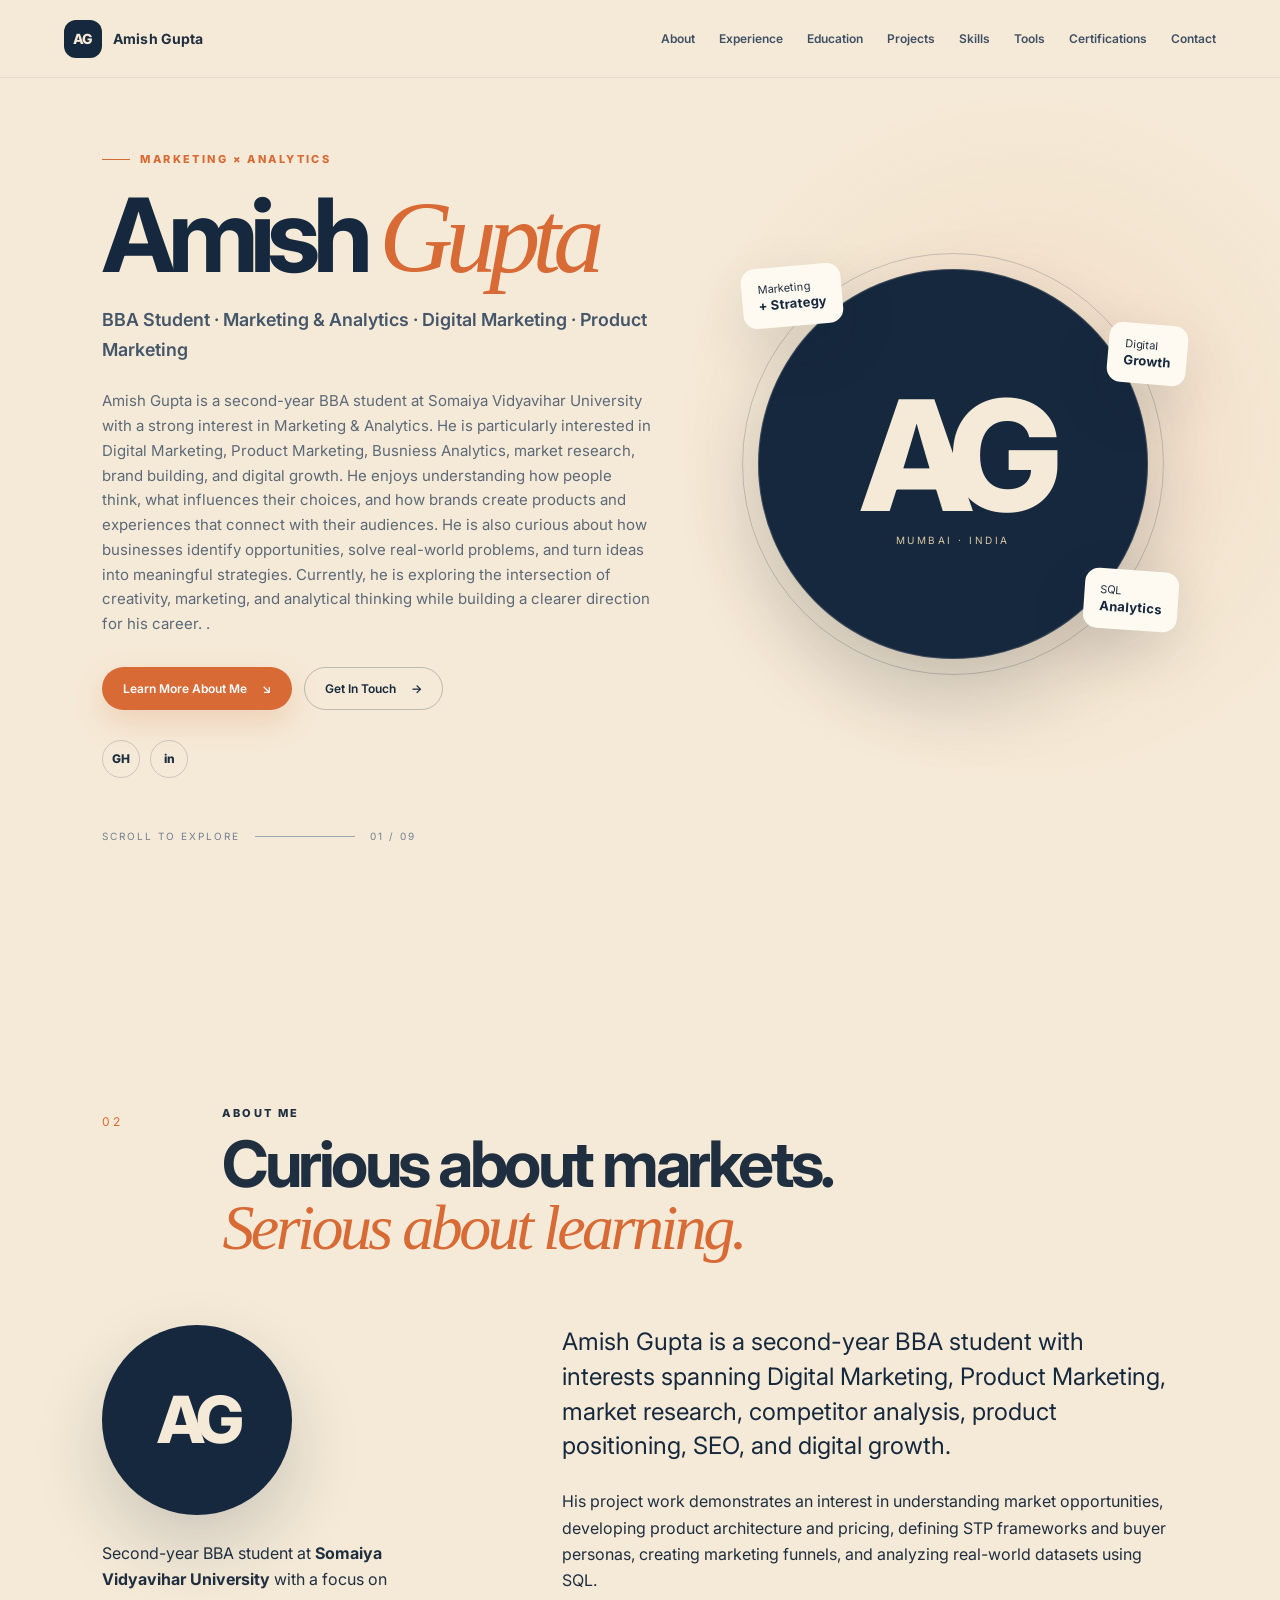
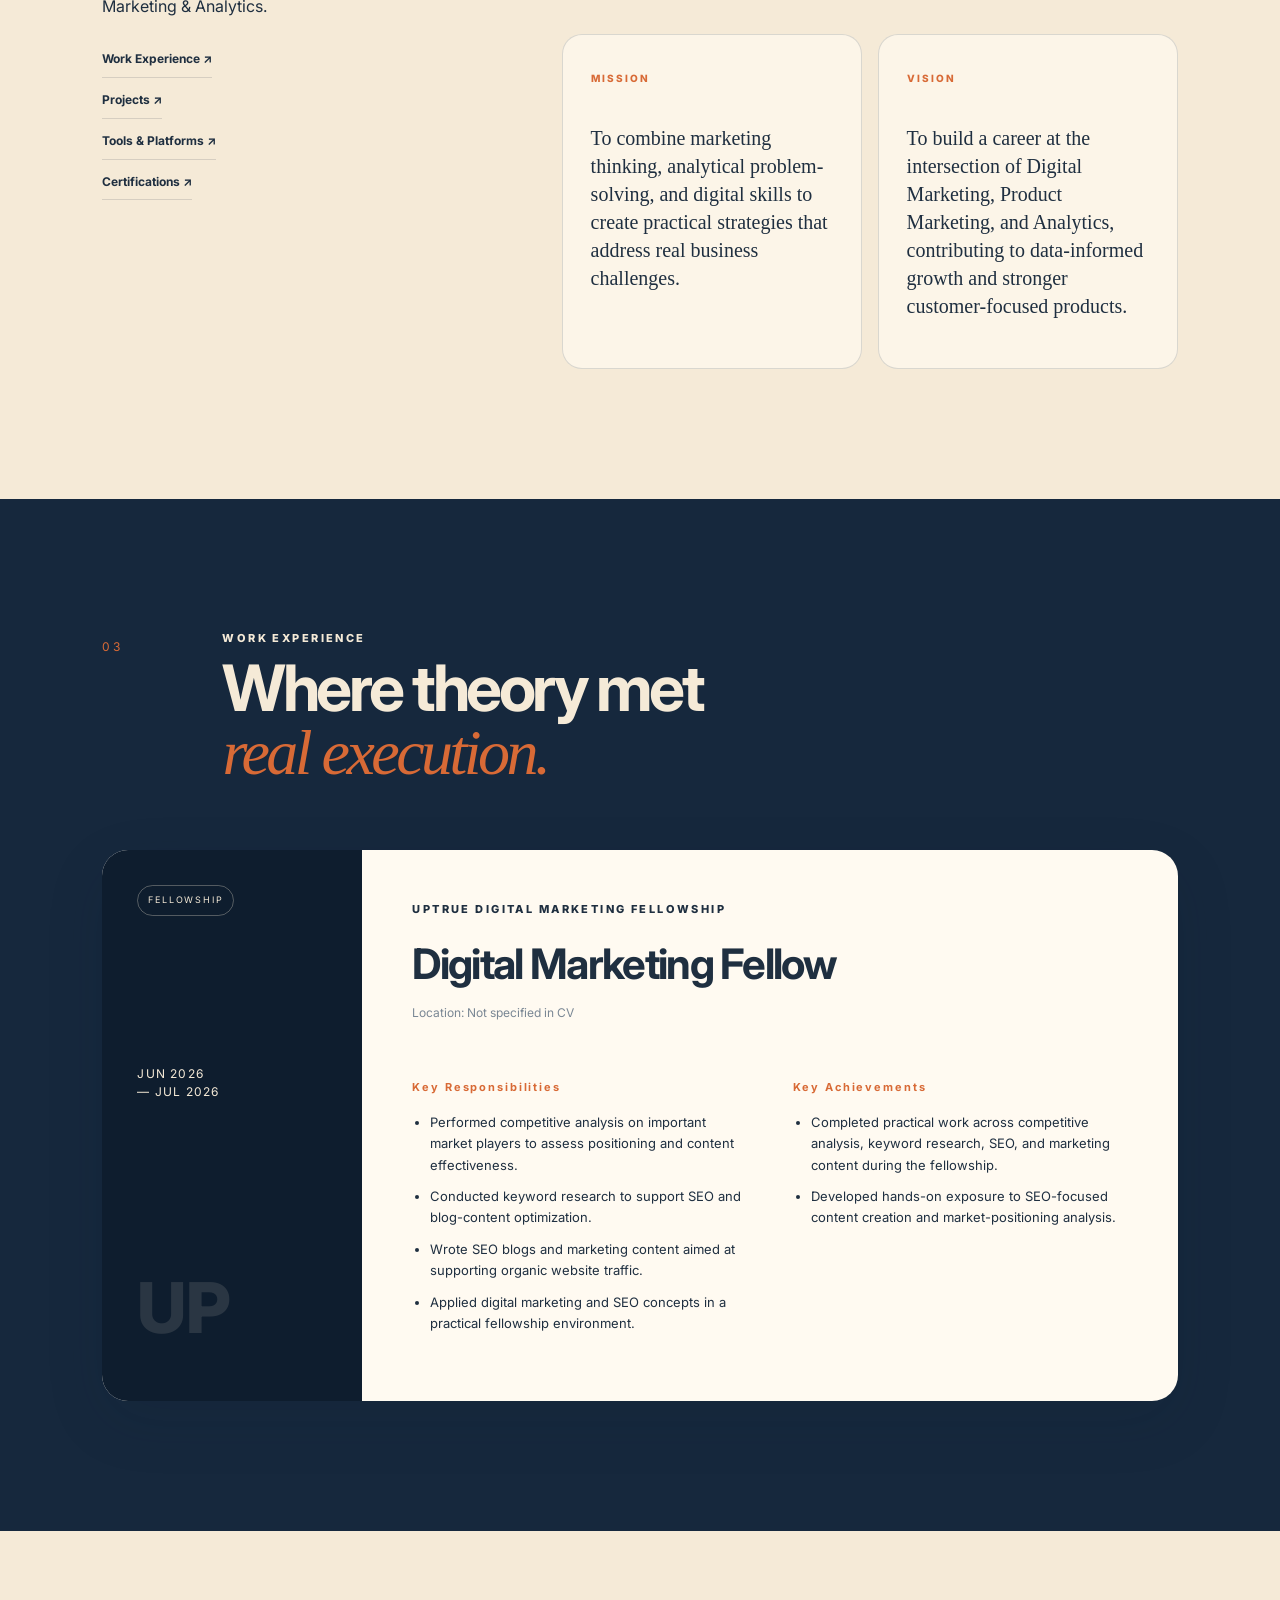
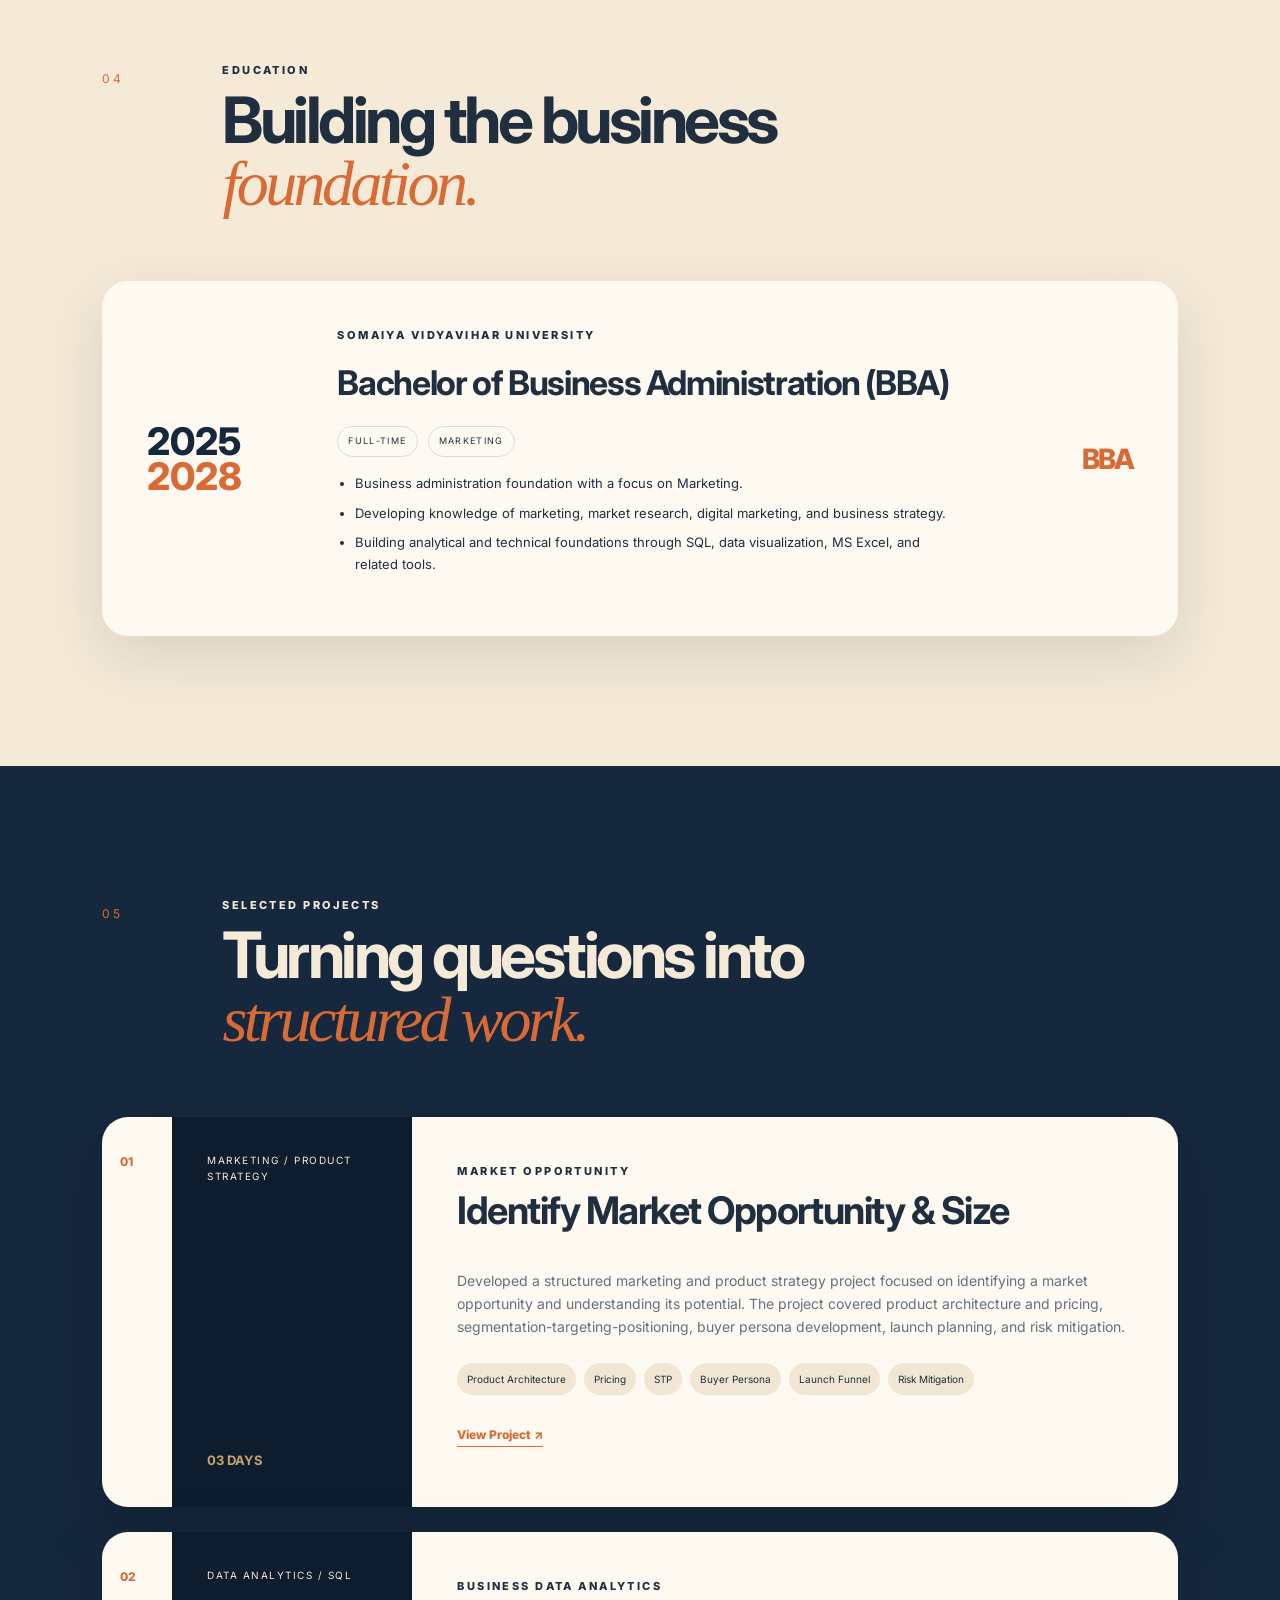
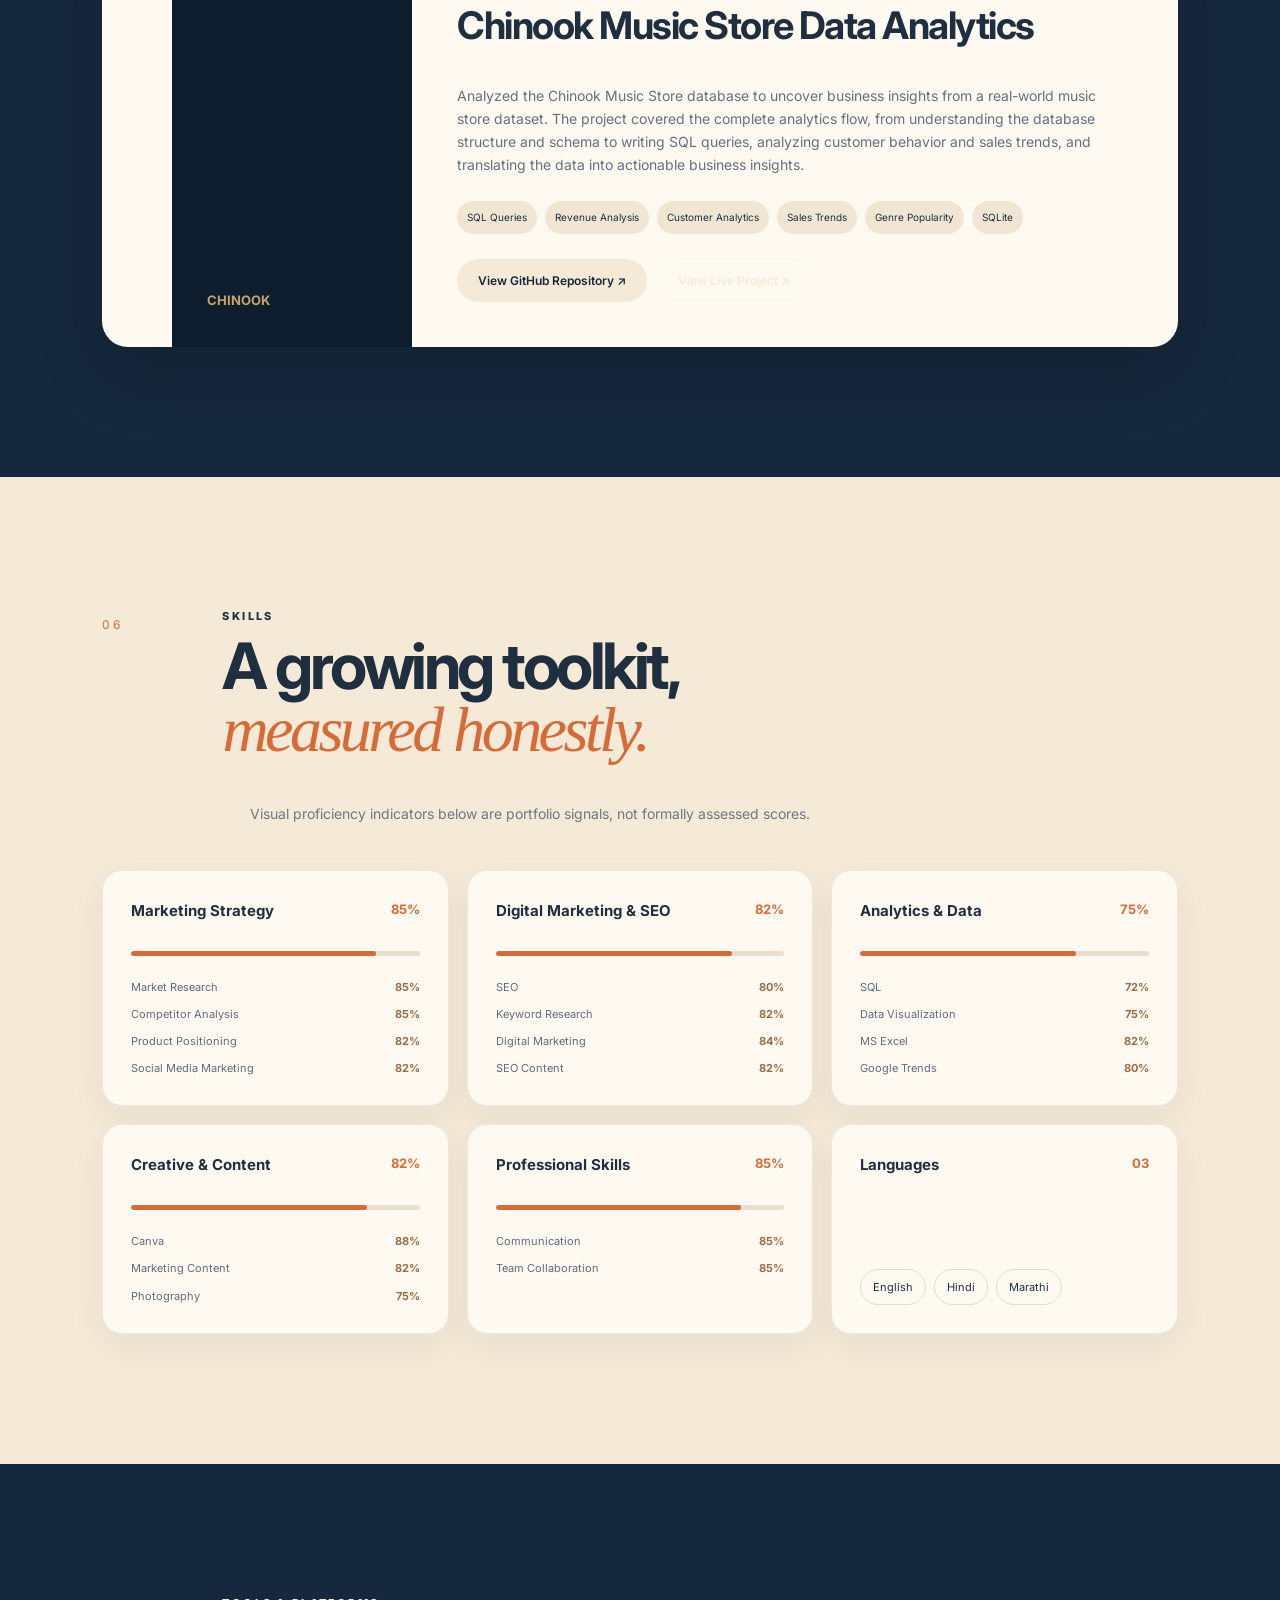
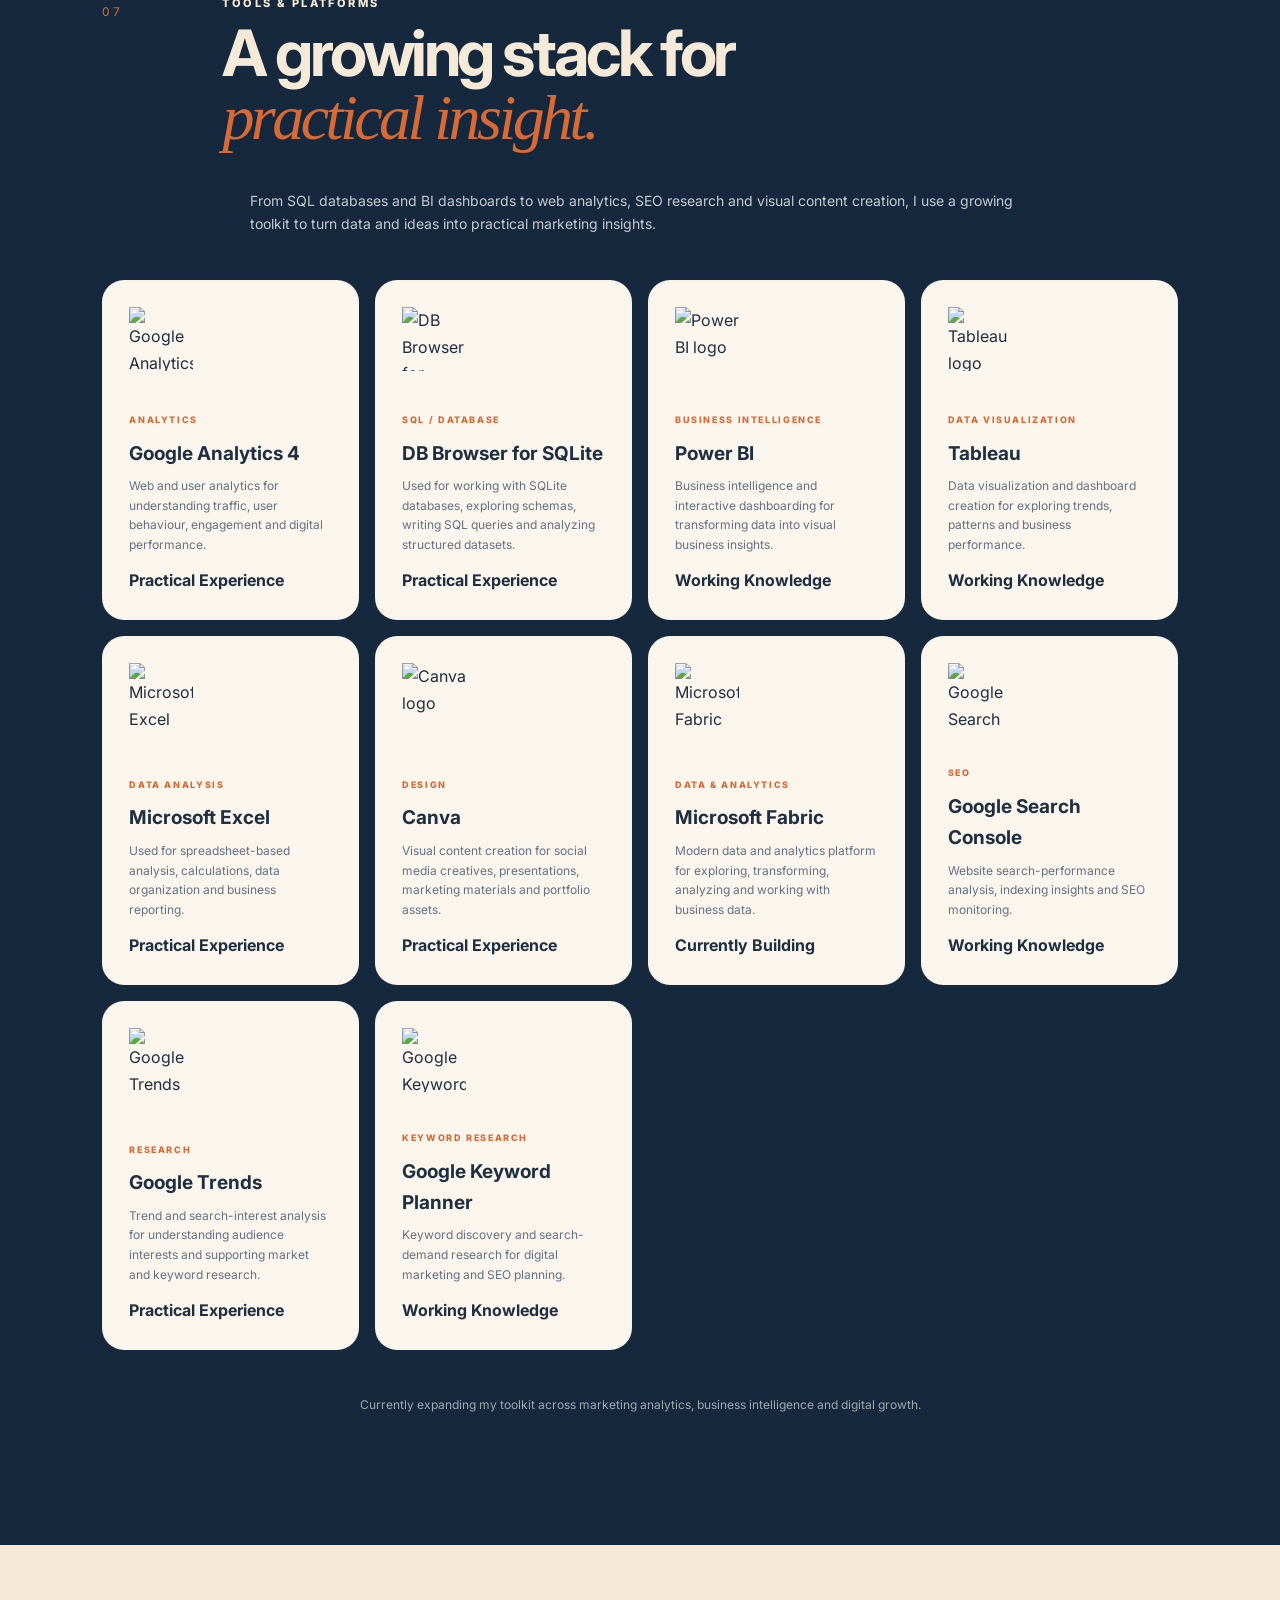
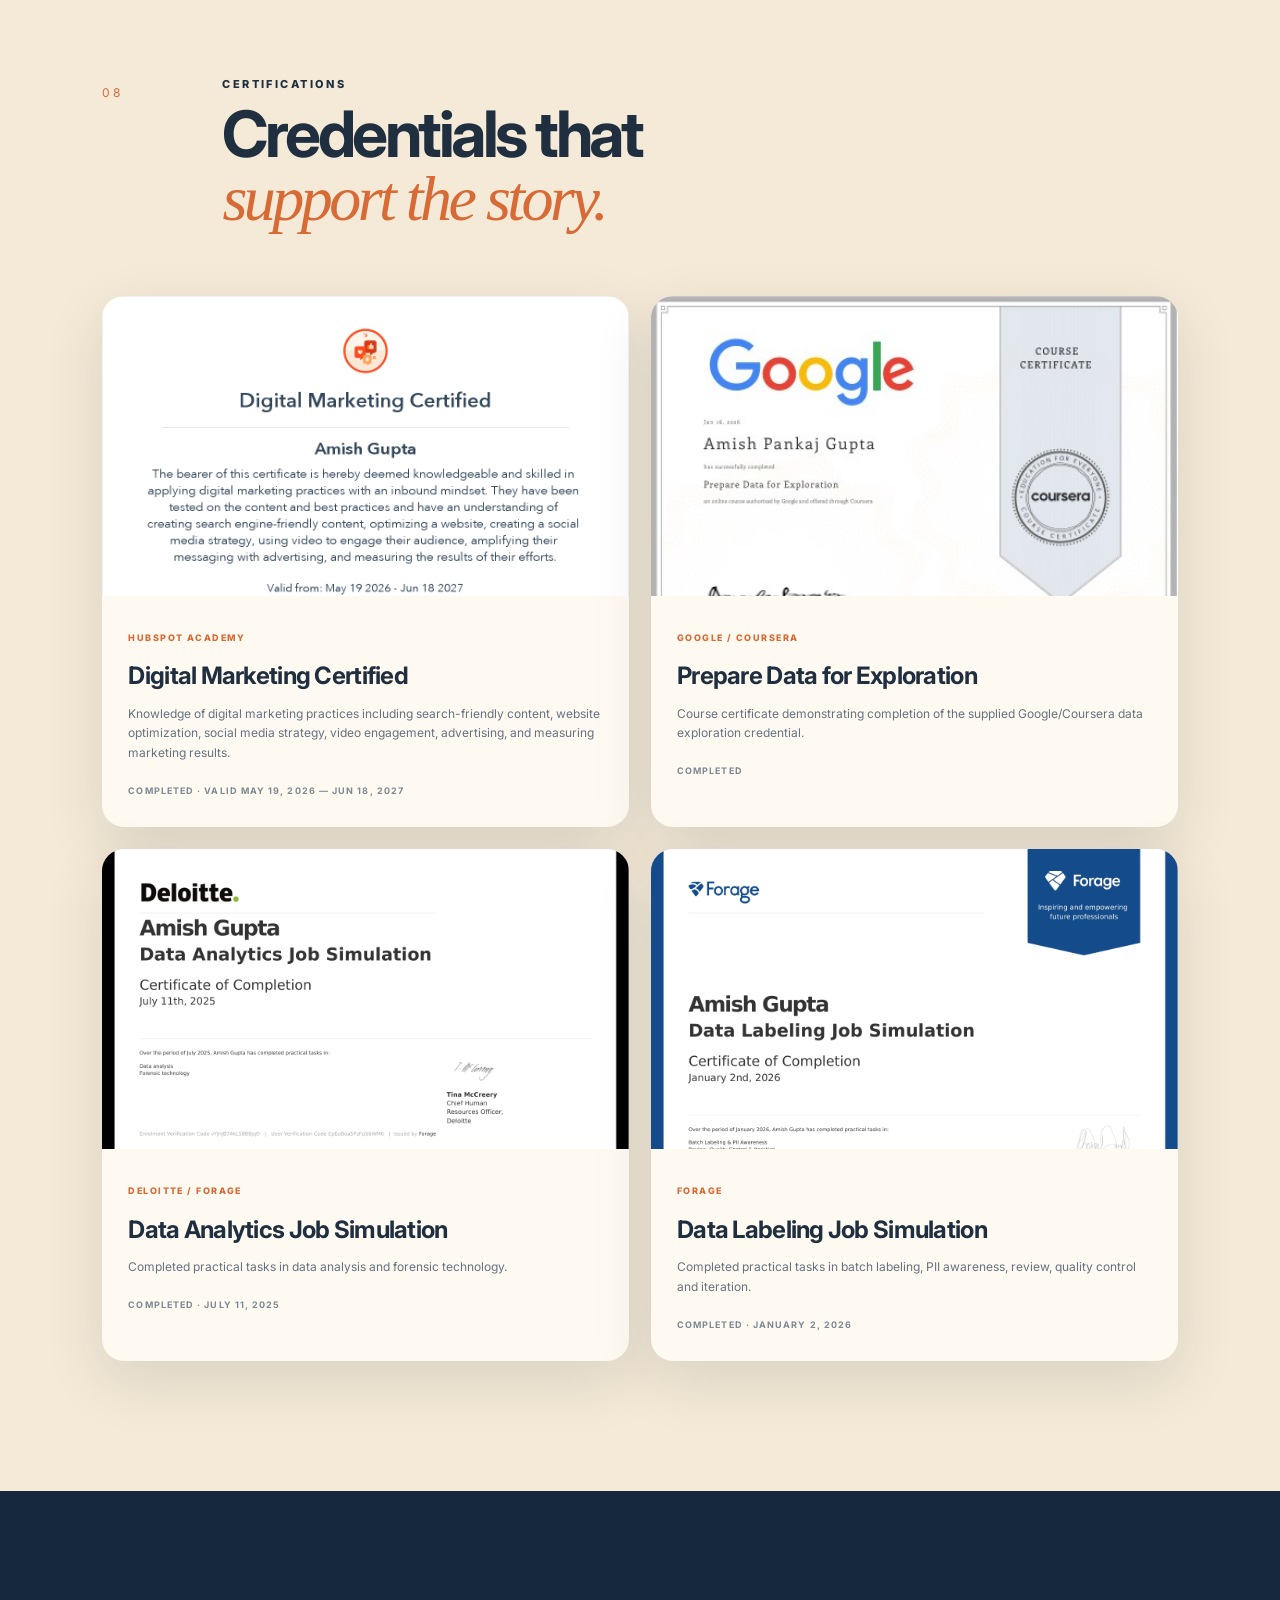
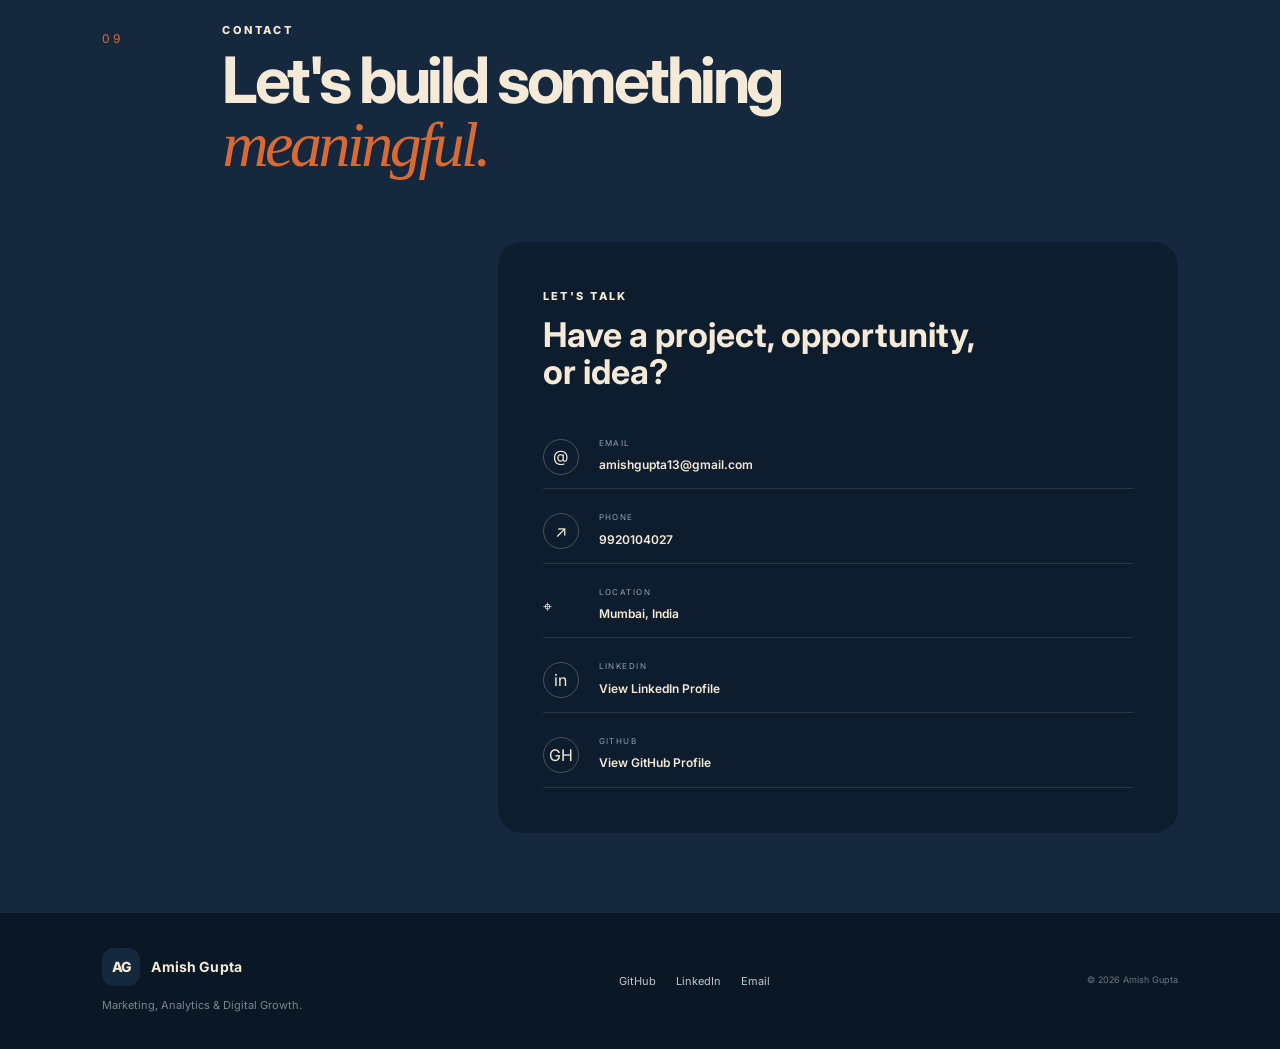
==== commit 75e783a8: "Update index.html" ====
--- a/index.html
+++ b/index.html
@@ -66,7 +66,7 @@
 
     <section class="section cream" id="education">
       <div class="section-head reveal"><span class="section-number">04</span><div><p class="kicker">EDUCATION</p><h2>Building the business<br><em>foundation.</em></h2></div></div>
-      <article class="education-card reveal"><div class="edu-year">2025<br><span>2028</span></div><div class="edu-main"><p class="kicker">SOMAIYA VIDYAVIHAR UNIVERSITY</p><h3>Bachelor of Business Administration (BBA)</h3><div class="edu-meta"><span>FULL-TIME</span><span>MARKETING & ANALYTICS</span></div><ul><li>Business administration foundation with a focus on Marketing & Analytics.</li><li>Developing knowledge of marketing, market research, digital marketing, and business strategy.</li><li>Building analytical and technical foundations through SQL, data visualization, MS Excel, and related tools.</li></ul></div><div class="edu-icon">BBA</div></article>
+      <article class="education-card reveal"><div class="edu-year">2025<br><span>2028</span></div><div class="edu-main"><p class="kicker">SOMAIYA VIDYAVIHAR UNIVERSITY</p><h3>Bachelor of Business Administration (BBA)</h3><div class="edu-meta"><span>FULL-TIME</span><span>MARKETING </span></div><ul><li>Business administration foundation with a focus on Marketing.</li><li>Developing knowledge of marketing, market research, digital marketing, and business strategy.</li><li>Building analytical and technical foundations through SQL, data visualization, MS Excel, and related tools.</li></ul></div><div class="edu-icon">BBA</div></article>
     </section>
 
     <section class="section navy projects-section" id="projects">
--- a/styles.css
+++ b/styles.css
@@ -1,41 +1 @@
 :root{--navy:#16283d;--navy2:#0e1d2e;--cream:#f5ead7;--paper:#fffaf1;--gold:#c7a46a;--orange:#d86a36;--ink:#1f2f40;--muted:#687688;--line:rgba(22,40,61,.14);--white:#fff;--shadow:0 20px 60px rgba(14,29,46,.12);--radius:22px}*{box-sizing:border-box}html{scroll-behavior:smooth}body{margin:0;font-family:Inter,system-ui,sans-serif;background:var(--cream);color:var(--ink);line-height:1.65;overflow-x:hidden}a{text-decoration:none;color:inherit}.progress-line{position:fixed;z-index:1000;top:0;left:0;width:0;height:3px;background:var(--orange);transition:width .1s linear}.site-header{position:fixed;z-index:900;top:0;left:0;right:0;height:78px;padding:0 5vw;display:flex;align-items:center;justify-content:space-between;background:rgba(245,234,215,.9);backdrop-filter:blur(18px);border-bottom:1px solid rgba(22,40,61,.08);transition:.35s}.site-header.scrolled{height:68px;box-shadow:0 10px 35px rgba(14,29,46,.08)}.brand{display:flex;align-items:center;gap:11px;font-size:14px;letter-spacing:.01em}.brand span{display:grid;place-items:center;width:38px;height:38px;border-radius:12px;background:var(--navy);color:var(--cream);font-weight:800;letter-spacing:-.06em}.nav{display:flex;gap:24px;font-size:12px;font-weight:600;color:#405064}.nav a{position:relative}.nav a:after{content:"";position:absolute;left:0;right:100%;bottom:-7px;height:2px;background:var(--orange);transition:.3s}.nav a:hover:after,.nav a.active:after{right:0}.menu-toggle{display:none;background:none;border:0}.section{position:relative;padding:130px 8vw;scroll-margin-top:70px}.hero{min-height:100vh;padding-top:150px;background:radial-gradient(circle at 80% 45%,rgba(216,106,54,.12),transparent 30%),var(--cream);display:flex;flex-direction:column;justify-content:center}.hero-grid{display:grid;grid-template-columns:1.1fr .9fr;gap:6vw;align-items:center;max-width:1400px;margin:auto;width:100%}.eyebrow,.kicker{font-size:11px;letter-spacing:.22em;font-weight:800}.eyebrow{display:flex;align-items:center;gap:10px;color:var(--orange)}.eyebrow span{width:28px;height:1px;background:var(--orange)}h1,h2,h3,p{margin-top:0}h1{font-size:clamp(4rem,8vw,8.5rem);line-height:.88;letter-spacing:-.075em;margin:22px 0;color:var(--navy)}h1 em,h2 em{font-family:Georgia,serif;font-weight:400;color:var(--orange)}.role-line{font-size:clamp(15px,1.4vw,20px);font-weight:600;color:#45566a;margin-bottom:25px}.hero-intro{max-width:780px;font-size:15px;color:#5c6978}.hero-actions{display:flex;gap:12px;margin:30px 0}.btn{display:inline-flex;align-items:center;justify-content:center;gap:15px;border-radius:999px;padding:13px 20px;font:600 12px Inter;border:1px solid transparent;cursor:pointer;position:relative;overflow:hidden}.btn span{transition:transform .3s}.btn:hover span{transform:translate(3px,-3px)}.btn-primary{background:var(--orange);color:#fff;box-shadow:0 12px 30px rgba(216,106,54,.2)}.btn-ghost{border-color:rgba(22,40,61,.25);color:var(--navy);background:transparent}.btn-light{background:var(--cream);color:var(--navy)}.btn-outline-light{border-color:rgba(245,234,215,.35);color:var(--cream)}.socials{display:flex;gap:10px}.socials a{width:38px;height:38px;border:1px solid rgba(22,40,61,.18);border-radius:50%;display:grid;place-items:center;font-size:12px;font-weight:800;transition:.3s}.socials a:hover{background:var(--navy);color:var(--cream);transform:translateY(-4px)}.hero-art{min-height:520px;position:relative;display:grid;place-items:center}.monogram{width:min(390px,70vw);aspect-ratio:1;border-radius:50%;background:var(--navy);color:var(--cream);display:flex;flex-direction:column;align-items:center;justify-content:center;box-shadow:0 35px 80px rgba(14,29,46,.2),inset 0 0 0 1px rgba(245,234,215,.18);position:relative;z-index:2}.monogram span{font-size:clamp(90px,12vw,170px);font-weight:800;letter-spacing:-.11em;line-height:1}.monogram small{font-size:10px;letter-spacing:.25em;color:#d9c7a5}.orbit{position:absolute;border:1px solid rgba(216,106,54,.35);border-radius:50%;animation:spin 20s linear infinite}.orbit-a{width:76%;aspect-ratio:1}.orbit-b{width:94%;aspect-ratio:1;animation-direction:reverse;animation-duration:28s;border-color:rgba(22,40,61,.2)}.floating-note{position:absolute;background:var(--paper);padding:14px 16px;border-radius:14px;box-shadow:var(--shadow);font-size:11px;line-height:1.35;z-index:3}.floating-note b{font-size:13px;color:var(--navy)}.note-a{top:12%;left:3%;transform:rotate(-5deg)}.note-b{bottom:18%;right:0;transform:rotate(4deg)}.note-c{top:23%;right:-2%;transform:rotate(5deg)}.hero-footer{display:flex;align-items:center;gap:15px;max-width:1400px;width:100%;margin:50px auto 0;font-size:10px;letter-spacing:.2em;color:#738091}.scroll-line{width:100px;height:1px;background:#9ca7b2}.cream{background:var(--cream)}.navy{background:var(--navy);color:var(--cream)}.section-head{display:grid;grid-template-columns:90px 1fr;gap:30px;max-width:1250px;margin:0 auto 65px}.section-number{font-size:12px;letter-spacing:.18em;color:var(--orange);padding-top:8px}.section-head .kicker{margin-bottom:10px}.section-head h2{font-size:clamp(2.8rem,5vw,5.5rem);line-height:.98;letter-spacing:-.055em;margin:0}.light h2,.light .kicker{color:var(--cream)}.about-grid,.experience-card,.education-card,.project-stack,.skills-grid,.tools-grid,.cert-grid,.achievement-grid,.contact-grid{max-width:1250px;margin:auto}.about-grid{display:grid;grid-template-columns:.75fr 1.25fr;gap:7vw}.profile-monogram{width:190px;aspect-ratio:1;border-radius:50%;background:var(--navy);color:var(--cream);display:grid;place-items:center;font-size:65px;font-weight:800;letter-spacing:-.1em;box-shadow:0 30px 70px rgba(22,40,61,.18);margin-bottom:25px}.about-profile p{max-width:340px}.about-links{display:grid;gap:12px;margin-top:30px}.about-links a{font-size:12px;font-weight:700;padding-bottom:8px;border-bottom:1px solid var(--line);width:max-content}.about-links a:hover{color:var(--orange)}.about-text p{max-width:800px}.lead{font-size:24px;line-height:1.45;color:var(--navy)}.mission-grid{display:grid;grid-template-columns:1fr 1fr;gap:16px;margin-top:40px}.flip-card{perspective:1000px;min-height:220px}.flip-card>div{height:100%;padding:28px;border:1px solid rgba(22,40,61,.15);background:rgba(255,250,241,.65);border-radius:20px;transition:transform .8s;transform-style:preserve-3d}.flip-card:hover>div{transform:rotateY(7deg) translateY(-5px)}.flip-card span{font-size:10px;letter-spacing:.2em;font-weight:800;color:var(--orange)}.flip-card p{margin-top:35px;font-family:Georgia,serif;font-size:20px;line-height:1.4}.experience-card{display:grid;grid-template-columns:260px 1fr;background:var(--paper);color:var(--ink);border-radius:26px;overflow:hidden;box-shadow:var(--shadow)}.exp-side{background:var(--navy2);color:var(--cream);padding:35px;display:flex;flex-direction:column;justify-content:space-between;min-height:480px}.badge{font-size:9px;letter-spacing:.2em;padding:7px 10px;border:1px solid rgba(245,234,215,.3);border-radius:99px;width:max-content}.exp-date{font-size:12px;line-height:1.5;letter-spacing:.1em}.exp-mark{font-size:70px;font-weight:800;opacity:.12}.exp-body{padding:50px}.exp-body h3{font-size:42px;letter-spacing:-.04em;margin-bottom:5px}.muted{color:#7a8794;font-size:12px}.exp-columns{display:grid;grid-template-columns:1fr 1fr;gap:45px;margin-top:40px}.exp-columns h4{font-size:11px;letter-spacing:.17em;color:var(--orange)}ul{padding-left:18px}.exp-columns li{margin-bottom:10px;font-size:13px}.education-card{display:grid;grid-template-columns:150px 1fr 140px;align-items:center;gap:40px;padding:45px;background:var(--paper);border-radius:26px;box-shadow:var(--shadow)}.edu-year{font-size:38px;line-height:.9;font-weight:800;color:var(--navy)}.edu-year span{color:var(--orange)}.edu-main h3{font-size:34px;margin:8px 0 15px;letter-spacing:-.04em}.edu-meta{display:flex;gap:10px;flex-wrap:wrap}.edu-meta span{font-size:9px;letter-spacing:.15em;padding:7px 10px;border:1px solid var(--line);border-radius:99px}.edu-main li{font-size:13px;margin-bottom:8px}.edu-icon{font-size:28px;font-weight:800;text-align:right;color:var(--orange);letter-spacing:-.08em}.projects-section{overflow:hidden}.project-stack{display:grid;gap:25px}.project-card{display:grid;grid-template-columns:70px 240px 1fr;background:var(--paper);color:var(--ink);border-radius:26px;overflow:hidden;min-height:390px;box-shadow:0 25px 70px rgba(0,0,0,.15);transition:.35s}.project-card:hover{transform:translateY(-6px);box-shadow:0 35px 90px rgba(0,0,0,.22)}.project-num{padding:35px 18px;color:var(--orange);font-size:12px;font-weight:800}.project-side{background:var(--navy2);color:var(--cream);padding:35px;display:flex;flex-direction:column;justify-content:space-between}.project-side span{font-size:10px;letter-spacing:.15em}.project-side strong{font-size:13px;color:var(--gold)}.project-content{padding:45px}.project-content h3{font-size:38px;line-height:1.05;letter-spacing:-.04em}.project-content>p:not(.kicker){max-width:780px;font-size:14px;color:#637080}.outcomes{display:flex;flex-wrap:wrap;gap:8px;margin:25px 0}.outcomes span{font-size:10px;padding:8px 10px;background:#f1e6d4;border-radius:99px}.text-link{font-size:12px;font-weight:800;color:var(--orange);border-bottom:1px solid var(--orange);padding-bottom:4px}.project-actions{display:flex;gap:10px;margin-top:25px;flex-wrap:wrap}.skills-grid{display:grid;grid-template-columns:repeat(3,1fr);gap:18px}.section-intro{max-width:780px;margin:-25px auto 45px;font-size:14px;color:#6c7886}.light-copy{color:#c4cbd3}.skill-card{background:var(--paper);border:1px solid rgba(22,40,61,.08);border-radius:20px;padding:28px;box-shadow:0 12px 35px rgba(22,40,61,.06);transition:.35s}.skill-card:hover{transform:translateY(-5px);box-shadow:var(--shadow)}.skill-head{display:flex;justify-content:space-between;gap:20px}.skill-head h3{font-size:15px}.skill-head b{color:var(--orange);font-size:13px}.bar{height:5px;background:#eadfce;border-radius:99px;overflow:hidden;margin:12px 0 22px}.bar i{display:block;height:100%;width:var(--w);background:var(--orange);border-radius:inherit;transform-origin:left;animation:barIn 1.2s ease both}.skill-list{display:grid;gap:9px}.skill-list span{display:flex;justify-content:space-between;font-size:11px;color:#5f6c7c}.skill-list b{color:#9a6c43}.languages{display:flex;flex-direction:column;justify-content:space-between}.language-pills{display:flex;flex-wrap:wrap;gap:8px}.language-pills span{border:1px solid var(--line);padding:8px 12px;border-radius:99px;font-size:11px}.tools-section{overflow:hidden}.tools-grid{display:grid;grid-template-columns:repeat(4,1fr);gap:16px}.tool-card{min-height:340px;background:rgba(255,250,241,.98);color:var(--ink);border:1px solid rgba(245,234,215,.35);border-radius:22px;padding:26px;display:flex;flex-direction:column;justify-content:space-between;transform-style:preserve-3d;transition:transform .35s,box-shadow .35s}.tool-card:hover{box-shadow:0 25px 60px rgba(0,0,0,.22)}.tool-card img{width:64px;height:64px;object-fit:contain;margin-bottom:30px;transition:.35s}.tool-card:hover img{transform:scale(1.08);filter:drop-shadow(0 8px 18px rgba(216,106,54,.25))}.tool-card small{font-size:9px;letter-spacing:.18em;color:var(--orange);font-weight:800}.tool-card h3{font-size:19px;margin:7px 0}.tool-card p{font-size:12px;color:#657282}.tool-card>b{font-size:10px;color:#7a8793}.tool-note{text-align:center;margin:45px 0 0;color:#9ea9b3;font-size:12px}.cert-grid{display:grid;grid-template-columns:1fr 1fr;gap:22px}.cert-card{background:var(--paper);border-radius:22px;overflow:hidden;box-shadow:var(--shadow);transition:.4s}.cert-card:hover{transform:rotate(.7deg) translateY(-6px)}.cert-image{height:300px;background:#eae3d8;display:grid;place-items:center;overflow:hidden}.cert-image img{width:100%;height:100%;object-fit:contain;transition:transform .8s}.cert-card:hover .cert-image img{transform:scale(1.05)}.cert-body{padding:26px}.cert-body>span,.achievement-card>span{font-size:9px;letter-spacing:.16em;color:var(--orange);font-weight:800}.cert-body h3{font-size:24px;letter-spacing:-.03em;margin:8px 0}.cert-body p{font-size:12px;color:#657282}.cert-body>b{font-size:9px;letter-spacing:.12em;color:#7c8893}.stats-grid{display:grid;grid-template-columns:repeat(4,1fr);max-width:1250px;margin:0 auto 45px;border-top:1px solid var(--line);border-bottom:1px solid var(--line)}.stats-grid div{padding:28px 18px;border-right:1px solid var(--line);text-align:center}.stats-grid div:last-child{border:0}.stats-grid b{display:block;font-size:42px;letter-spacing:-.06em;color:var(--navy)}.stats-grid b:after{content:"+"}.stats-grid div:nth-child(1) b:after,.stats-grid div:nth-child(4) b:after{content:""}.stats-grid span{font-size:10px;letter-spacing:.13em;color:#7c8893;text-transform:uppercase}.achievement-grid{display:grid;grid-template-columns:repeat(2,1fr);gap:18px}.achievement-card{background:var(--paper);padding:30px;border-radius:20px;border:1px solid var(--line);min-height:235px;transition:.35s}.achievement-card:hover{transform:translateY(-5px);border-color:rgba(216,106,54,.45)}.achievement-card h3{font-size:25px;letter-spacing:-.03em;margin:12px 0 4px}.achievement-card p{font-size:12px;color:var(--orange);font-weight:700}.achievement-card div{font-size:13px;color:#637080}.contact-section{padding-bottom:80px}.contact-grid{display:grid;grid-template-columns:1.05fr .95fr;gap:20px}.contact-form{background:var(--paper);padding:40px;border-radius:24px;color:var(--ink);box-shadow:var(--shadow)}.field{position:relative;margin-bottom:28px}.field input,.field textarea{width:100%;border:0;border-bottom:1px solid #b7c0c8;background:transparent;padding:13px 0 10px;outline:0;font:14px Inter;color:var(--ink)}.field textarea{min-height:130px;resize:vertical}.field label{position:absolute;left:0;top:12px;color:#82909d;font-size:12px;pointer-events:none;transition:.25s}.field:after{content:"";position:absolute;bottom:0;left:0;width:0;height:2px;background:var(--orange);transition:.35s}.field:focus-within:after{width:100%}.field:focus-within label,.field input:not(:placeholder-shown)+label,.field textarea:not(:placeholder-shown)+label{top:-7px;font-size:9px;color:var(--orange);font-weight:800;letter-spacing:.08em}.send-btn{border:0}.form-note{font-size:10px;color:#8a96a2;margin:14px 0 0}.contact-panel{background:var(--navy2);padding:45px;border-radius:24px;color:var(--cream);display:flex;flex-direction:column;justify-content:space-between}.contact-panel h3{font-size:34px;line-height:1.1;max-width:450px}.contact-list{display:grid;gap:10px}.contact-list>a,.contact-list>div{display:grid;grid-template-columns:42px 1fr;gap:14px;align-items:center;padding:12px 0;border-bottom:1px solid rgba(245,234,215,.12);transition:.3s}.contact-list a:hover{transform:translateX(7px)}.contact-list>span,.contact-list a>span{width:36px;height:36px;border:1px solid rgba(245,234,215,.25);border-radius:50%;display:grid;place-items:center}.contact-list small{display:block;font-size:8px;letter-spacing:.18em;color:#93a0ad}.contact-list b{font-size:12px;font-weight:600}.footer{background:#0a1725;color:#bfc7cf;padding:35px 8vw;display:flex;align-items:center;justify-content:space-between;gap:30px}.footer .brand{color:var(--cream)}.footer p{font-size:11px;margin:10px 0 0;color:#778594}.footer-links{display:flex;gap:20px;font-size:11px}.footer-links a:hover{color:var(--orange)}.footer>small{font-size:9px;color:#687887}.reveal{opacity:0;transform:translateY(35px);transition:opacity .8s ease,transform .8s ease}.reveal.visible{opacity:1;transform:none}.delay-1{transition-delay:.12s}.delay-2{transition-delay:.24s}@keyframes spin{to{transform:rotate(360deg)}}@keyframes barIn{from{transform:scaleX(0)}to{transform:scaleX(1)}}@media(max-width:1100px){.nav{gap:14px}.tools-grid{grid-template-columns:repeat(3,1fr)}.skills-grid{grid-template-columns:repeat(2,1fr)}}@media(max-width:850px){.site-header{padding:0 5vw}.menu-toggle{display:grid;gap:5px}.menu-toggle span{width:23px;height:2px;background:var(--navy);transition:.3s}.nav{position:absolute;top:68px;left:0;right:0;background:var(--cream);padding:20px 5vw;display:grid;grid-template-columns:1fr 1fr;gap:14px;transform:translateY(-140%);transition:.35s;box-shadow:0 15px 30px rgba(22,40,61,.1)}.nav.open{transform:translateY(0)}.hero-grid{grid-template-columns:1fr}.hero-art{min-height:400px;order:-1}.hero{padding-top:120px}.hero-footer{display:none}.about-grid{grid-template-columns:1fr}.experience-card{grid-template-columns:1fr}.exp-side{min-height:170px;flex-direction:row;align-items:center}.exp-mark{display:none}.exp-columns{grid-template-columns:1fr}.education-card{grid-template-columns:1fr}.edu-icon{text-align:left}.project-card{grid-template-columns:55px 1fr}.project-side{grid-column:2;min-height:100px;flex-direction:row}.project-content{grid-column:2}.tools-grid{grid-template-columns:repeat(2,1fr)}.cert-grid,.achievement-grid,.contact-grid{grid-template-columns:1fr}.contact-panel{min-height:500px}.footer{flex-wrap:wrap}}@media(max-width:560px){.section{padding:95px 5vw}.section-head{grid-template-columns:1fr;gap:8px;margin-bottom:40px}.section-head h2{font-size:2.7rem}.hero h1{font-size:4.5rem}.hero-art{min-height:330px}.monogram{width:250px}.floating-note{font-size:9px;padding:9px}.note-a{left:0}.note-c{right:0}.mission-grid,.skills-grid,.tools-grid{grid-template-columns:1fr}.project-card{grid-template-columns:1fr}.project-num{padding-bottom:0}.project-side,.project-content{grid-column:1}.project-content{padding:30px}.project-content h3{font-size:30px}.stats-grid{grid-template-columns:1fr 1fr}.stats-grid div:nth-child(2){border-right:0}.stats-grid div{border-bottom:1px solid var(--line)}.stats-grid b{font-size:32px}.cert-image{height:220px}.contact-form,.contact-panel{padding:28px}.footer{padding:30px 5vw;display:grid}.footer-links{order:3}.hero-actions{flex-direction:column;align-items:stretch}.btn{width:100%}}@media(prefers-reduced-motion:reduce){html{scroll-behavior:auto}.reveal{opacity:1;transform:none;transition:none}.orbit,.bar i{animation:none}.tool-card,.cert-card,.project-card,.skill-card{transition:none}.btn span{transition:none}}
-
-
-/* =========================
-   CERTIFICATE COVERFLOW
-   ========================= */
-.certificate-coverflow{max-width:1250px;margin:auto;position:relative}
-.certificate-stage{position:relative;height:450px;overflow:hidden;perspective:1100px;touch-action:pan-y;cursor:grab;outline:none}
-.certificate-stage:active{cursor:grabbing}
-.certificate-stage:focus-visible{box-shadow:0 0 0 3px rgba(216,106,54,.45);border-radius:24px}
-.certificate-card{position:absolute;top:50%;left:50%;width:clamp(190px,24vw,290px);aspect-ratio:1/1.414;transform-style:preserve-3d;will-change:transform,opacity;transition:box-shadow .25s ease}
-.certificate-card.is-active{box-shadow:0 35px 85px rgba(14,29,46,.28)}
-.certificate-face{position:relative;width:100%;height:100%;padding:0;border:0;border-radius:22px;overflow:hidden;background:var(--paper);box-shadow:0 20px 60px rgba(14,29,46,.16);cursor:pointer}
-.certificate-face img{display:block;width:100%;height:100%;object-fit:cover}
-.certificate-number{position:absolute;top:14px;left:14px;z-index:3;display:grid;place-items:center;width:30px;height:30px;border-radius:50%;background:rgba(22,40,61,.78);color:var(--cream);font-size:10px;font-weight:800;letter-spacing:.08em;backdrop-filter:blur(8px)}
-.certificate-open{position:absolute;right:14px;bottom:14px;z-index:3;padding:9px 12px;border-radius:999px;background:rgba(22,40,61,.8);color:var(--cream);font-size:10px;font-weight:700;opacity:0;transform:translateY(5px);transition:.25s;backdrop-filter:blur(8px)}
-.certificate-face:hover .certificate-open,.certificate-card.is-active .certificate-open{opacity:1;transform:none}
-.certificate-shine{position:absolute;inset:0;pointer-events:none;background:linear-gradient(115deg,transparent 28%,rgba(255,255,255,.34) 46%,transparent 62%);transform:translateX(-120%);transition:transform .7s ease}
-.certificate-face:hover .certificate-shine{transform:translateX(120%)}
-.certificate-controls{display:grid;grid-template-columns:56px 1fr 56px;align-items:center;gap:22px;max-width:760px;margin:12px auto 0}
-.certificate-arrow{width:46px;height:46px;border:1px solid rgba(245,234,215,.28);border-radius:50%;background:transparent;color:var(--navy);font-size:18px;cursor:pointer;transition:.25s;justify-self:center}
-.certificate-arrow:hover{background:var(--navy);color:var(--cream);transform:translateY(-2px)}
-.certificate-caption{text-align:center}
-.certificate-caption .kicker{color:var(--orange);margin-bottom:5px}
-.certificate-caption h3{margin:0;color:var(--navy);font-size:24px;letter-spacing:-.03em}
-.certificate-caption span{display:block;margin-top:5px;color:#7b8794;font-size:11px}
-.certificate-dots{display:flex;justify-content:center;gap:8px;margin-top:20px}
-.certificate-dot{width:8px;height:8px;border:0;border-radius:50%;padding:0;background:var(--navy);opacity:.22;cursor:pointer;transition:.25s}
-.certificate-dot.active{opacity:1;transform:scale(1.35);background:var(--orange)}
-.certificate-modal{width:min(1100px,92vw);max-width:none;padding:0;border:0;border-radius:24px;background:var(--paper);color:var(--ink);box-shadow:0 35px 100px rgba(0,0,0,.35);overflow:hidden}
-.certificate-modal::backdrop{background:rgba(10,23,37,.72);backdrop-filter:blur(8px)}
-.certificate-modal-image{background:#eae3d8;display:grid;place-items:center;max-height:78vh;padding:18px}
-.certificate-modal-image img{max-width:100%;max-height:70vh;display:block;object-fit:contain}
-.certificate-modal-body{padding:26px 30px 30px}
-.certificate-modal-body .kicker{color:var(--orange)}
-.certificate-modal-body h3{margin:6px 0;font-size:26px}
-.certificate-modal-body p:last-child{margin:0;color:#74808c;font-size:12px}
-.certificate-modal-close{position:absolute;z-index:5;right:15px;top:15px;width:38px;height:38px;border:1px solid rgba(22,40,61,.16);border-radius:50%;background:rgba(255,250,241,.9);color:var(--navy);font-size:22px;cursor:pointer}
-@media(max-width:850px){.certificate-stage{height:380px}.certificate-controls{grid-template-columns:48px 1fr 48px;gap:10px}}
-@media(max-width:560px){.certificate-stage{height:330px}.certificate-card{width:205px}.certificate-controls{margin-top:2px}.certificate-caption h3{font-size:18px}.certificate-caption span{font-size:10px}}
-@media(prefers-reduced-motion:reduce){.certificate-face,.certificate-card,.certificate-shine,.certificate-open{transition:none}}
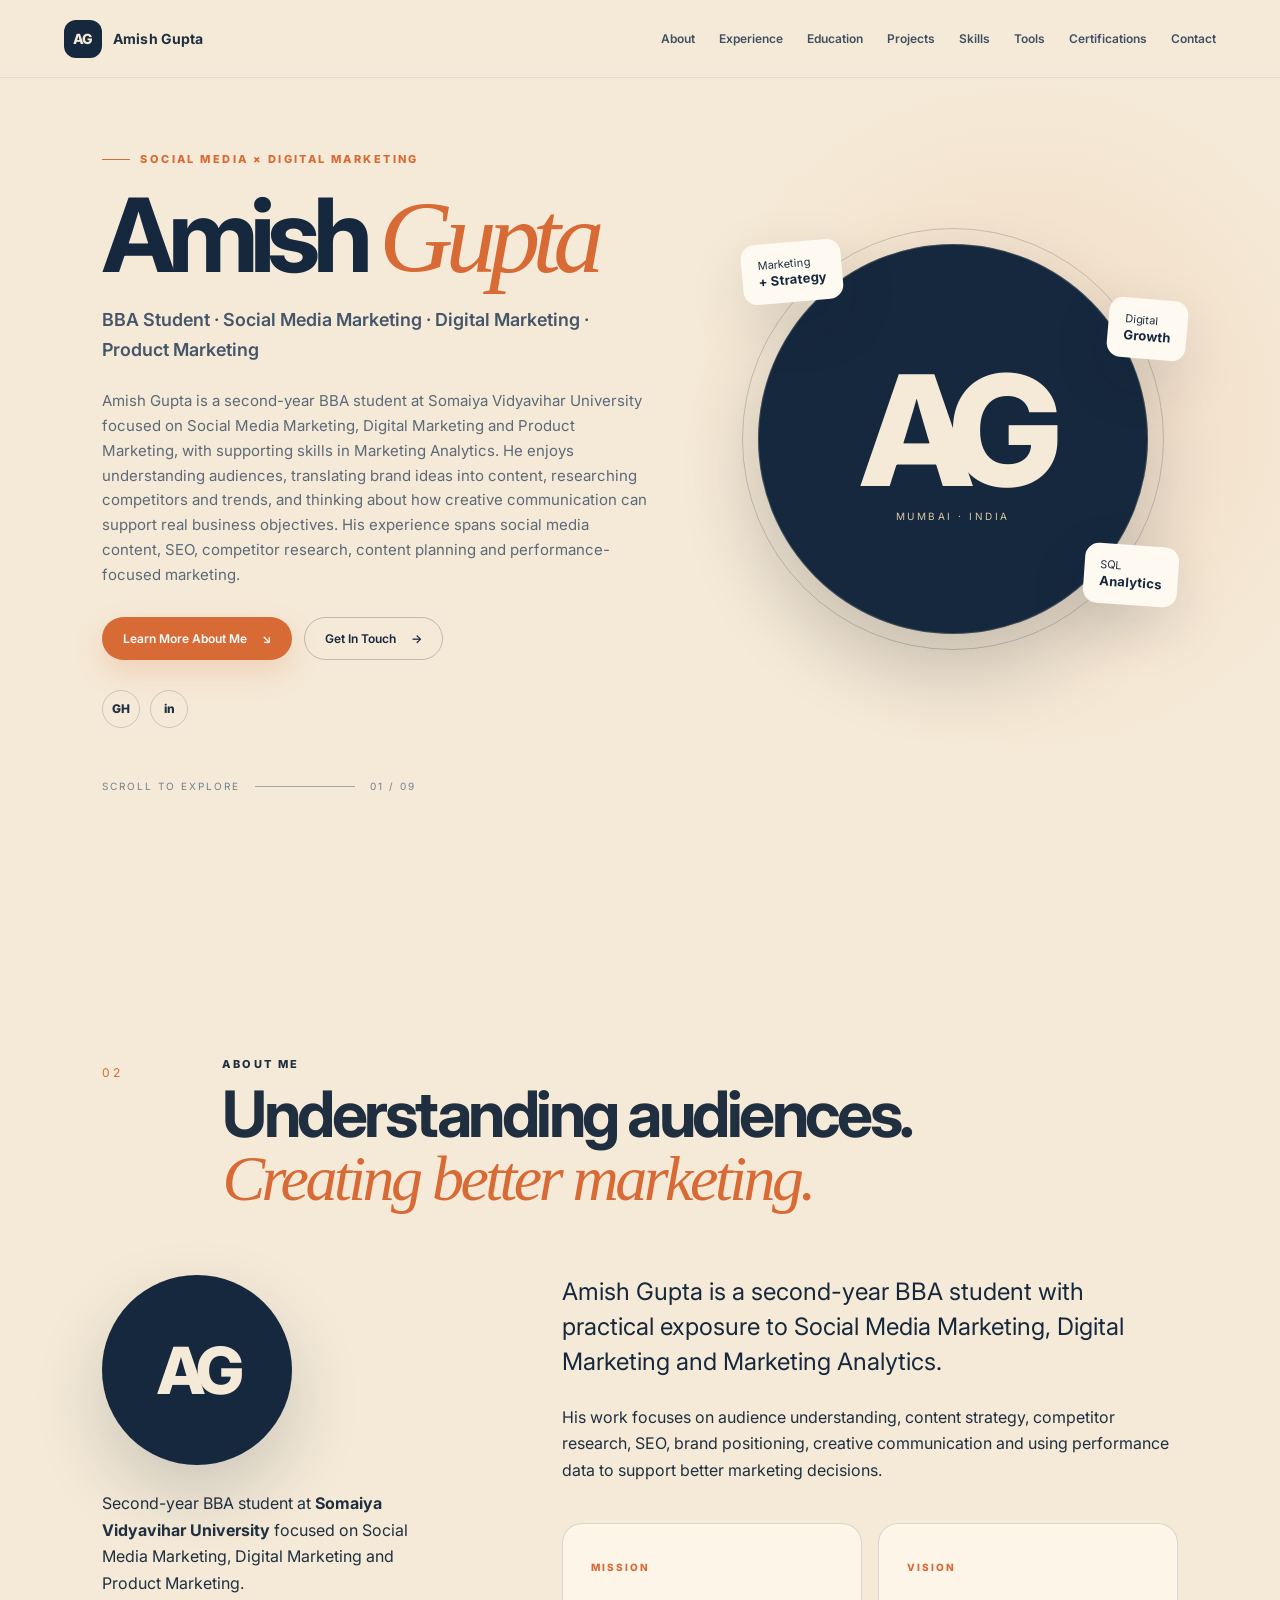
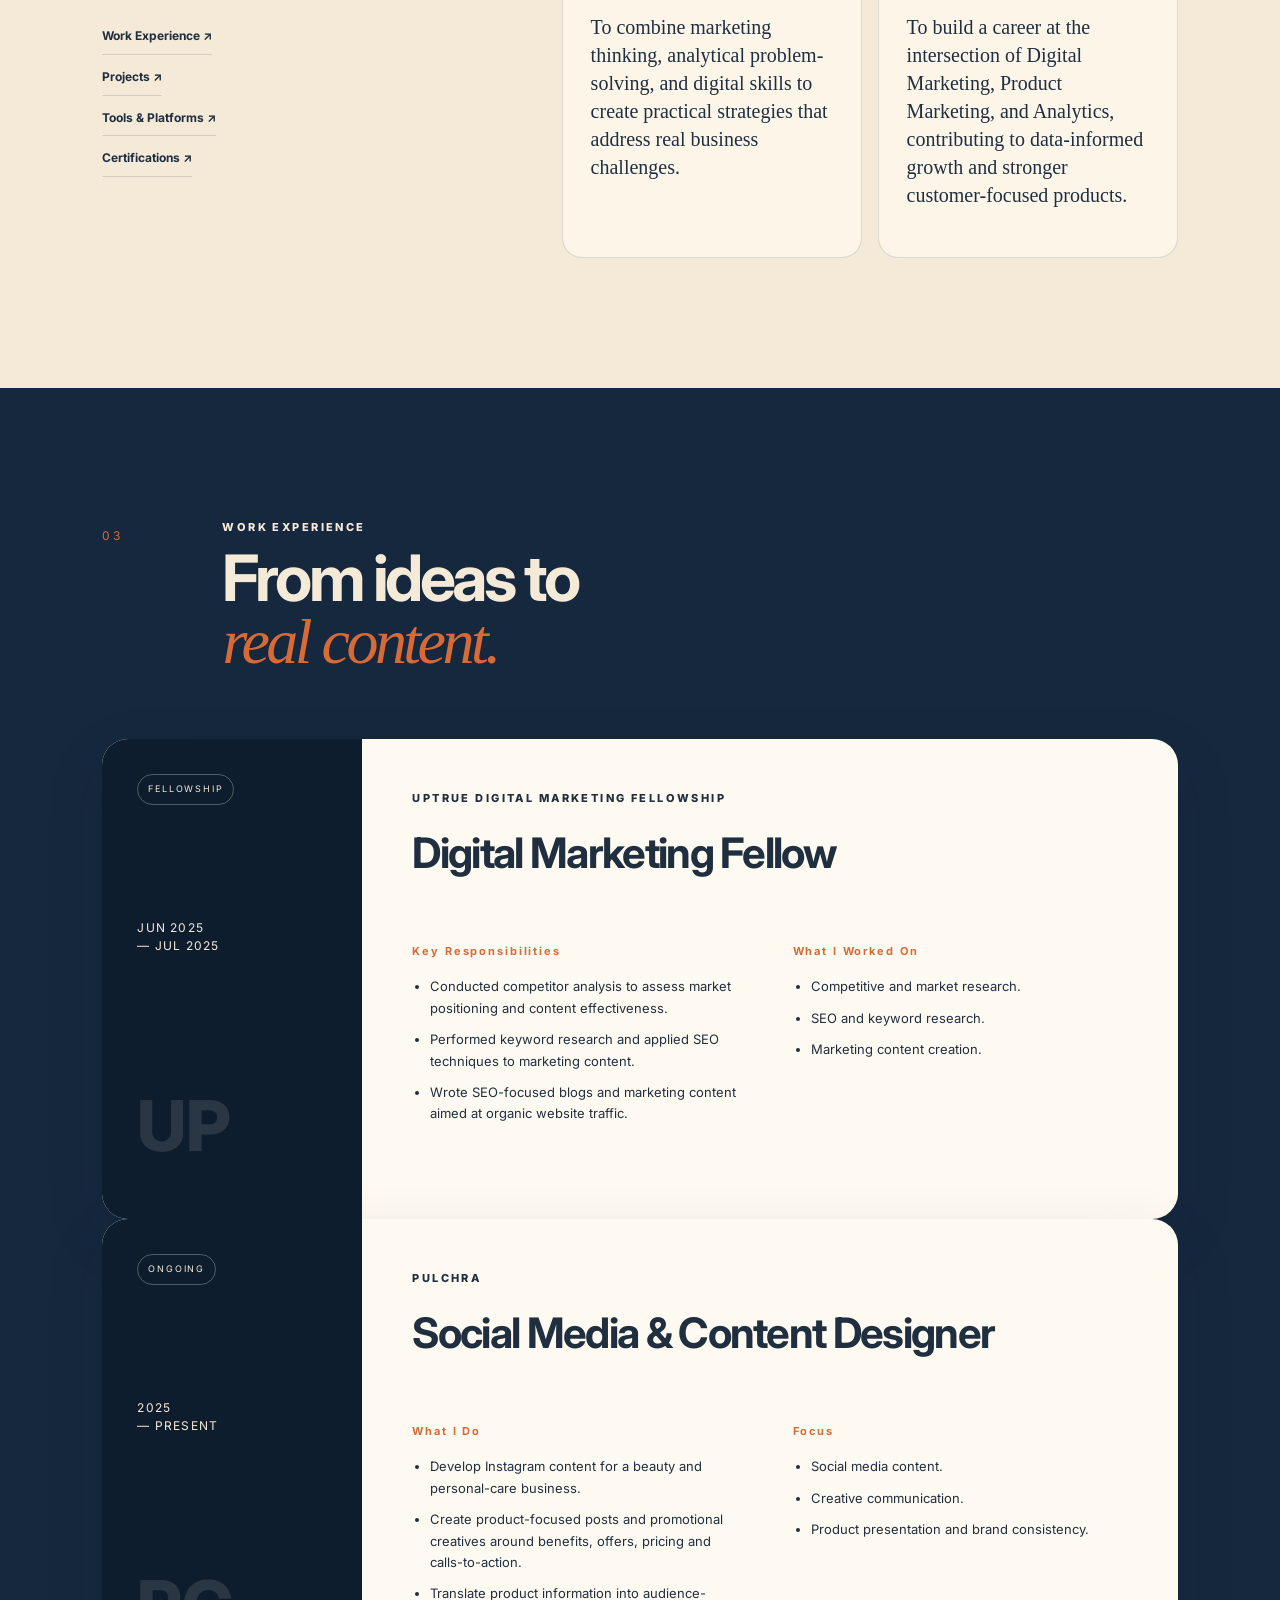
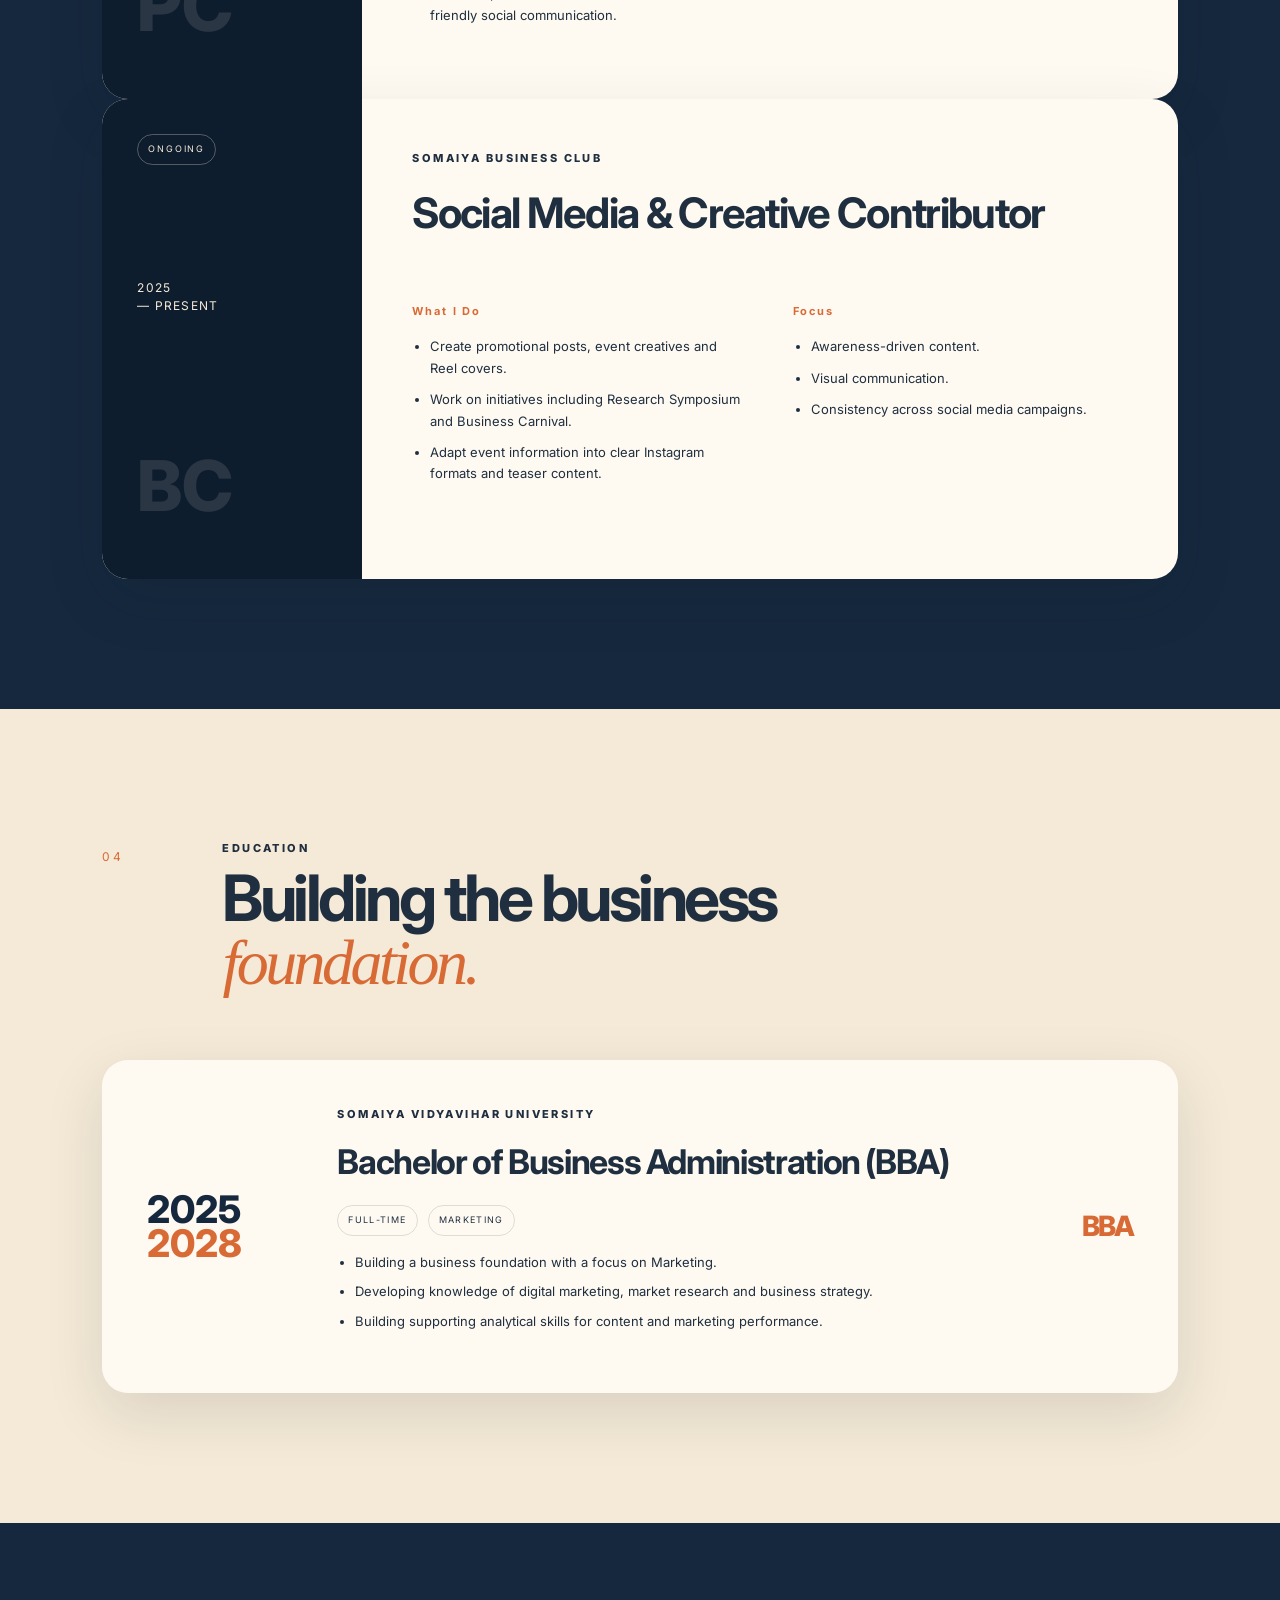
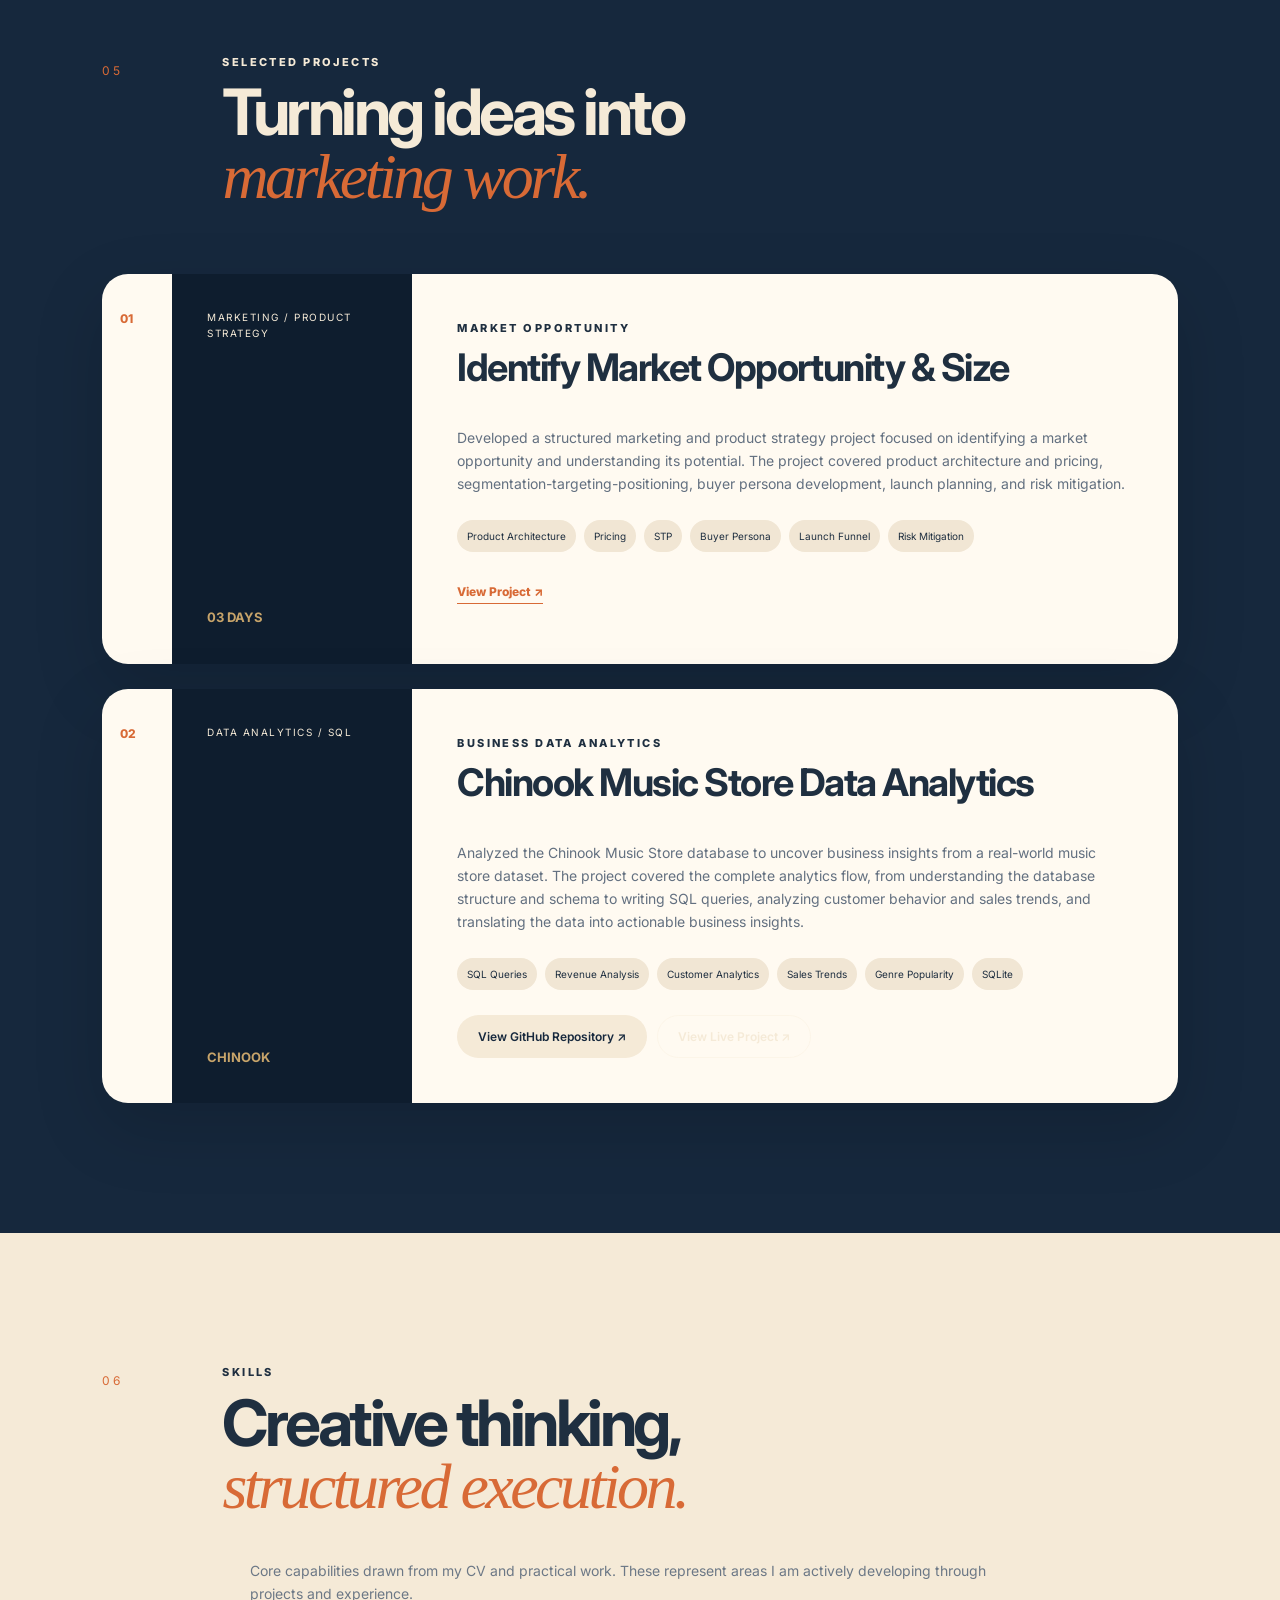
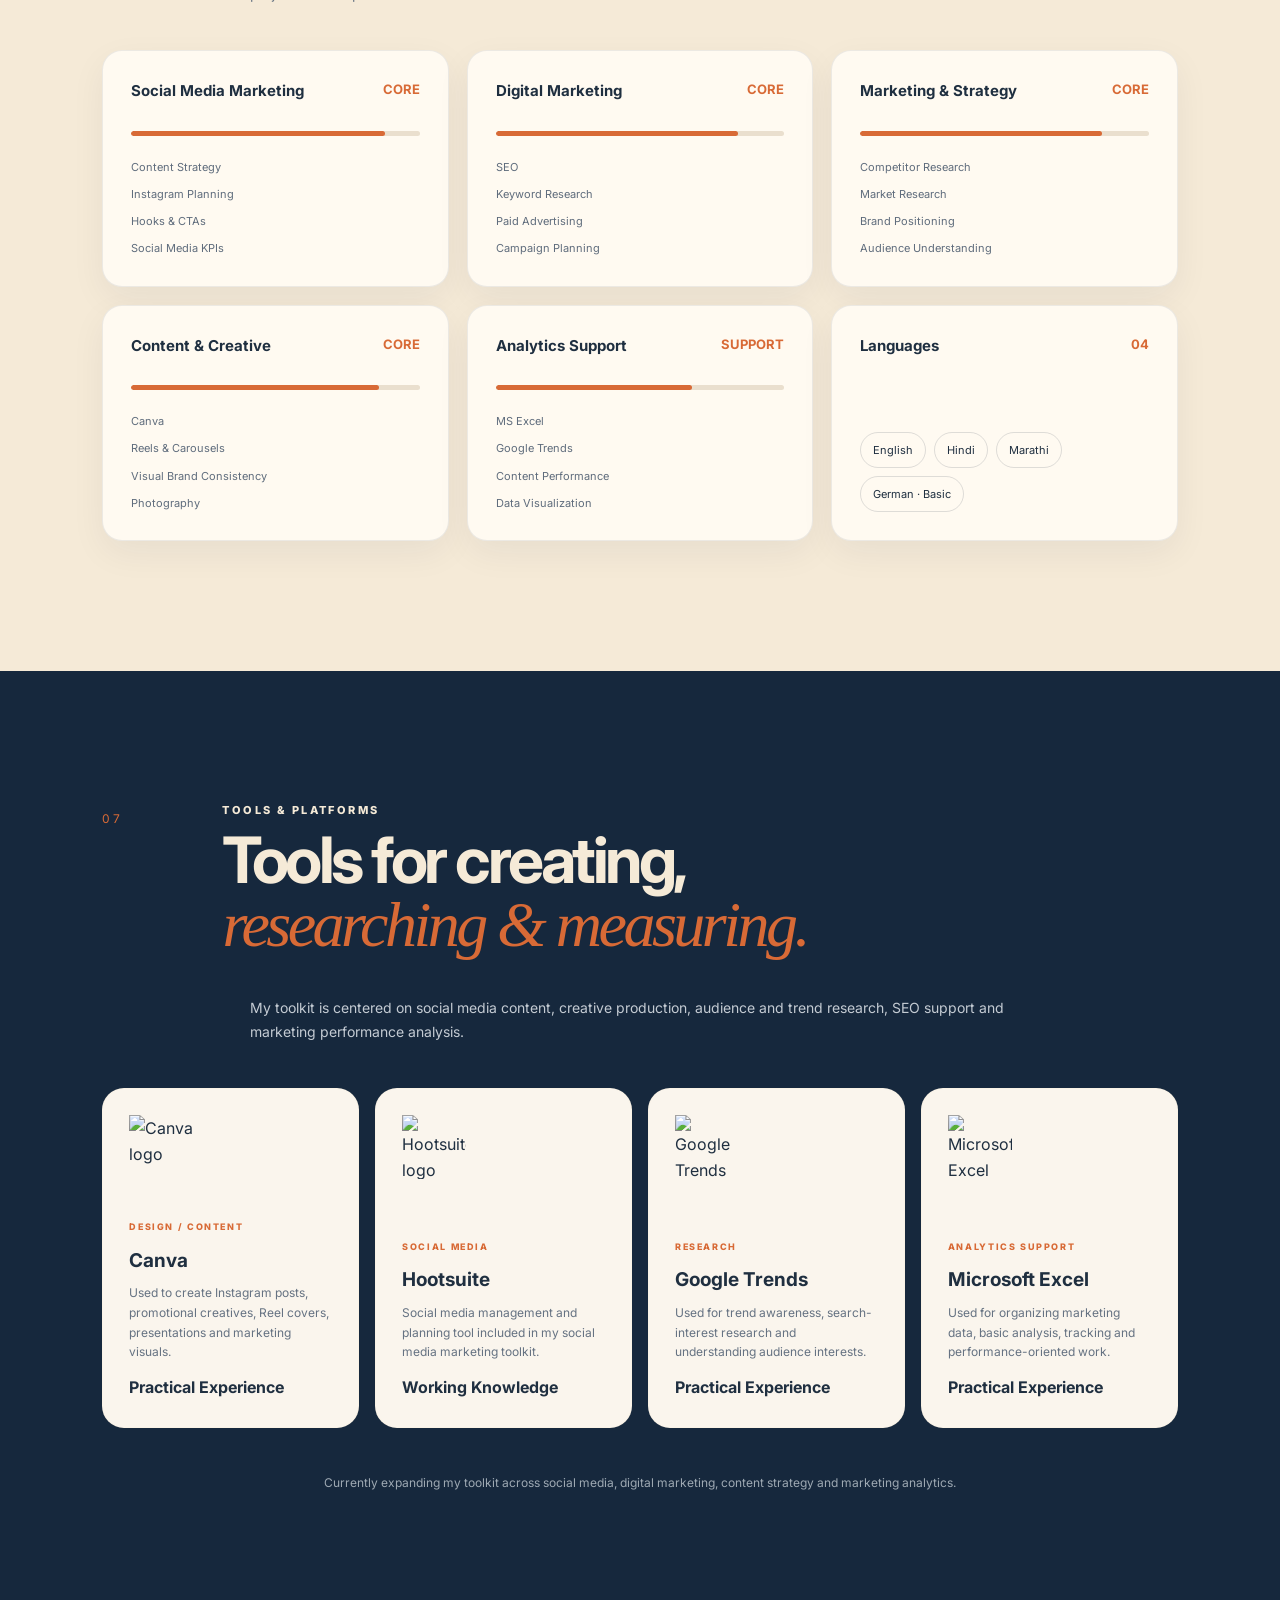
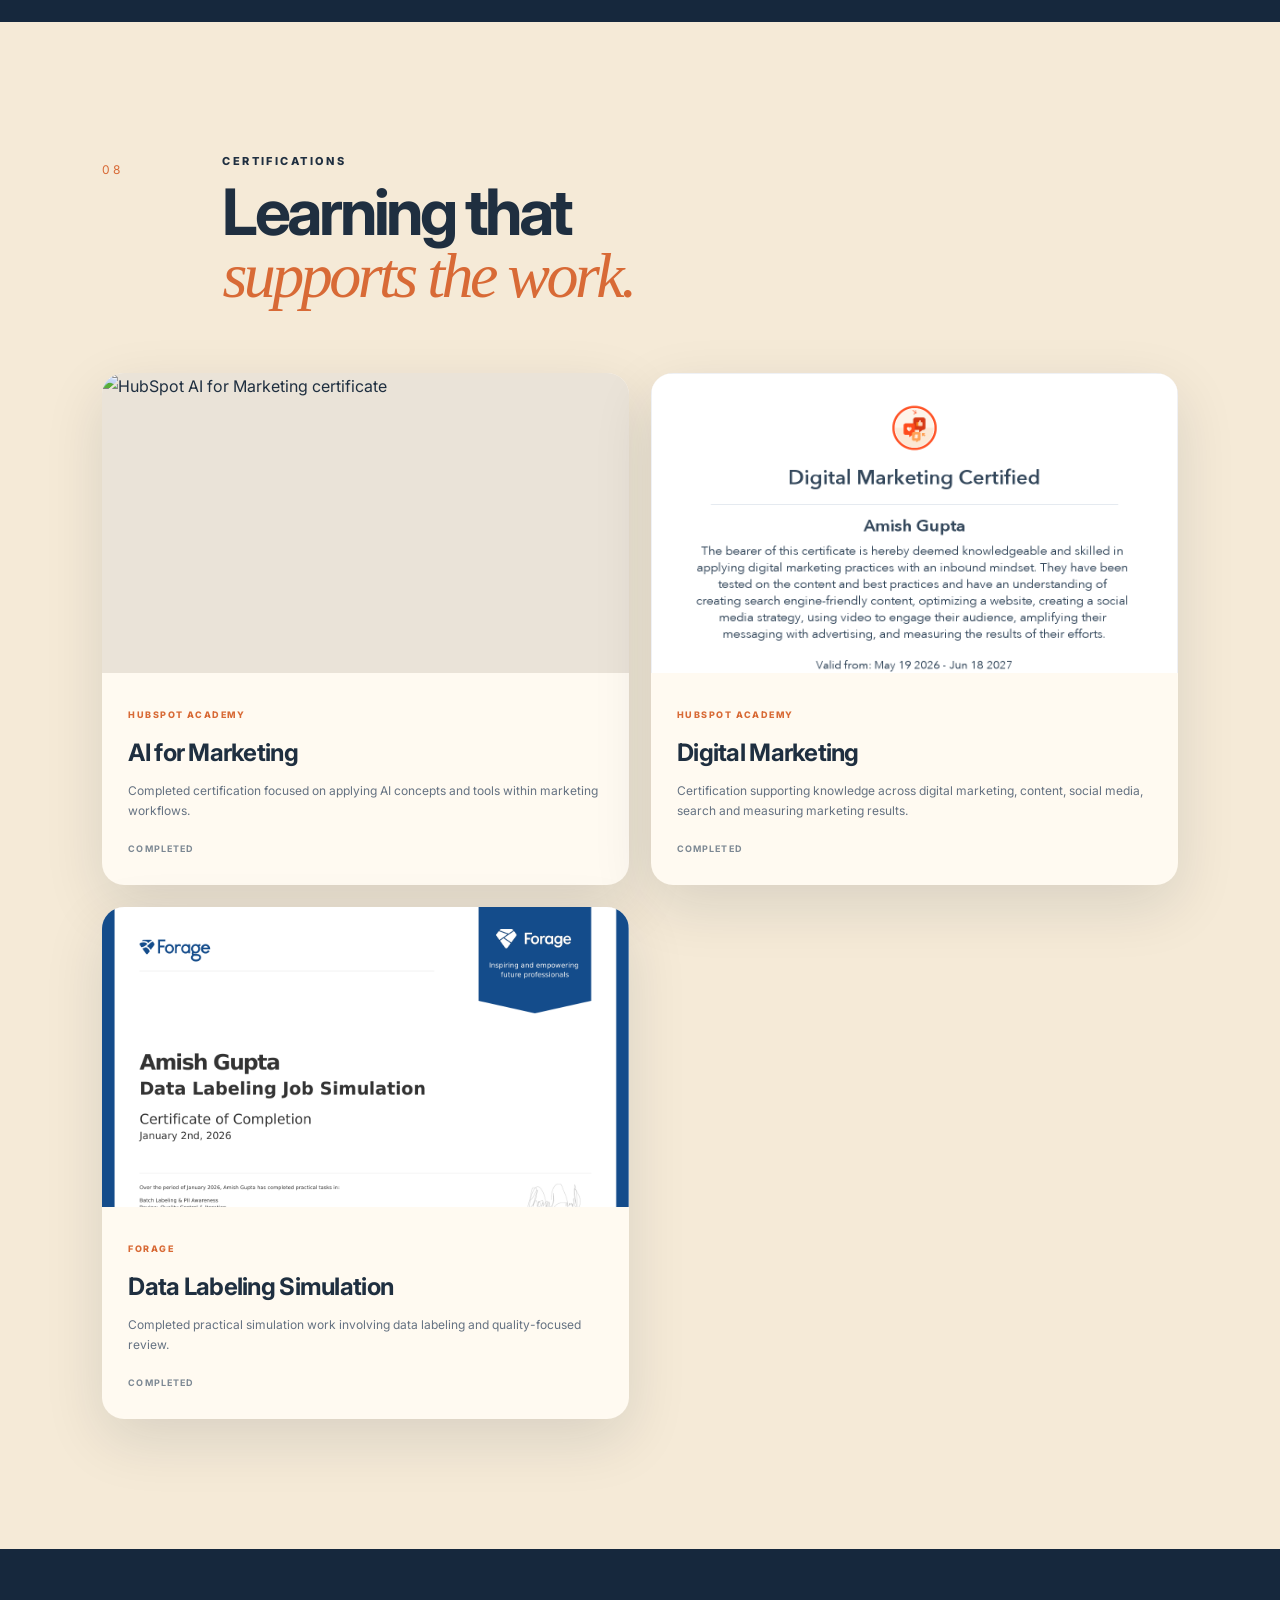
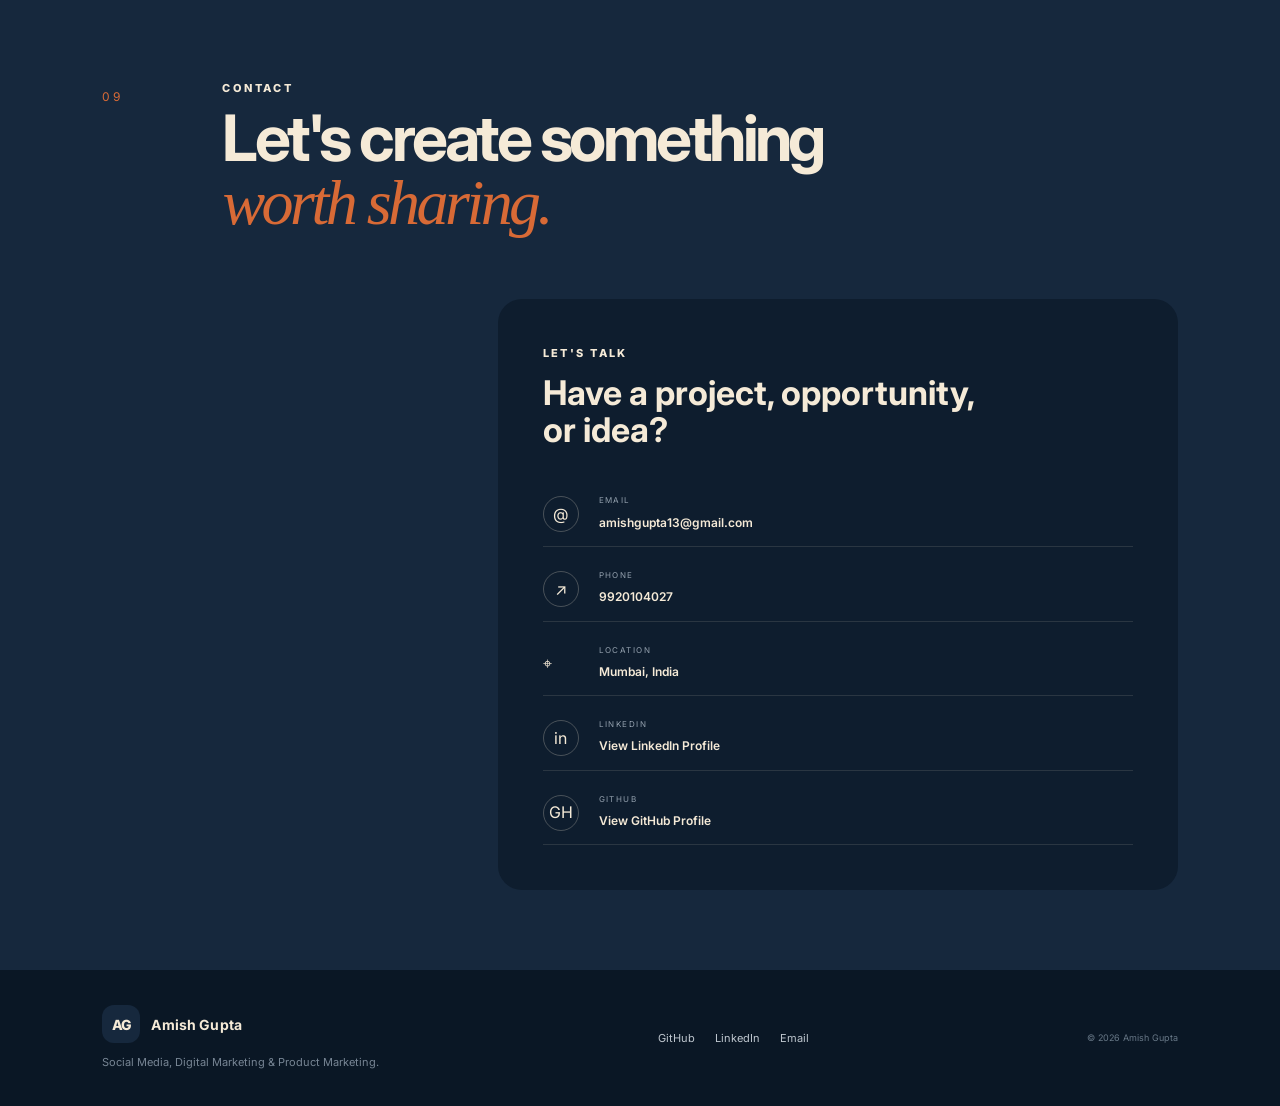
==== commit 13e96f6c: "Update index.html" ====
--- a/index.html
+++ b/index.html
@@ -3,9 +3,9 @@
 <head>
   <meta charset="utf-8" />
   <meta name="viewport" content="width=device-width, initial-scale=1" />
-  <meta name="description" content="Amish Gupta — BBA student building practical capability across Marketing, Analytics, Digital Marketing and Product Marketing." />
+  <meta name="description" content="Amish Gupta — BBA student focused on Social Media Marketing, Digital Marketing, Product Marketing and Marketing Analytics." />
   <meta name="theme-color" content="#16283d" />
-  <title>Amish Gupta — Marketing, Analytics & Digital Growth</title>
+  <title>Amish Gupta — Social Media & Digital Marketing</title>
   <link rel="preconnect" href="https://fonts.googleapis.com">
   <link rel="preconnect" href="https://fonts.gstatic.com" crossorigin>
   <link href="https://fonts.googleapis.com/css2?family=Inter:wght@400;500;600;700;800&display=swap" rel="stylesheet">
@@ -27,13 +27,12 @@
     <section class="hero section" id="home">
       <div class="hero-grid">
         <div class="hero-copy reveal">
-          <div class="eyebrow"><span></span> MARKETING × ANALYTICS</div>
+          <div class="eyebrow"><span></span> SOCIAL MEDIA × DIGITAL MARKETING</div>
           <h1>Amish <em>Gupta</em></h1>
-          <p class="role-line">BBA Student · Marketing & Analytics · Digital Marketing · Product Marketing</p>
-          <p class="hero-intro">Amish Gupta is a second-year BBA student at Somaiya Vidyavihar University with a strong interest in Marketing & Analytics. He is particularly interested in Digital Marketing, Product Marketing, Busniess Analytics, market research, brand building, and digital growth.
+          <p class="role-line">BBA Student · Social Media Marketing · Digital Marketing · Product Marketing</p>
+          <p class="hero-intro">Amish Gupta is a second-year BBA student at Somaiya Vidyavihar University focused on Social Media Marketing, Digital Marketing and Product Marketing, with supporting skills in Marketing Analytics.
 
-He enjoys understanding how people think, what influences their choices, and how brands create products and experiences that connect with their audiences. He is also curious about how businesses identify opportunities, solve real-world problems, and turn ideas into meaningful strategies. Currently, he is exploring the intersection of creativity, marketing, and analytical thinking while building a clearer direction for his career.
-.</p>
+He enjoys understanding audiences, translating brand ideas into content, researching competitors and trends, and thinking about how creative communication can support real business objectives. His experience spans social media content, SEO, competitor research, content planning and performance-focused marketing.</p>
           <div class="hero-actions"><a class="btn btn-primary" href="#about">Learn More About Me <span>↘</span></a><a class="btn btn-ghost" href="#contact">Get In Touch <span>→</span></a></div>
           <div class="socials" aria-label="Social links">
             <a href="https://github.com/amishgupta13-alt" target="_blank" rel="noopener noreferrer" aria-label="GitHub">GH</a>
@@ -52,25 +51,27 @@
     </section>
 
     <section class="section cream" id="about">
-      <div class="section-head reveal"><span class="section-number">02</span><div><p class="kicker">ABOUT ME</p><h2>Curious about markets.<br><em>Serious about learning.</em></h2></div></div>
+      <div class="section-head reveal"><span class="section-number">02</span><div><p class="kicker">ABOUT ME</p><h2>Understanding audiences.<br><em>Creating better marketing.</em></h2></div></div>
       <div class="about-grid">
-        <div class="about-profile reveal"><div class="profile-monogram">AG</div><p>Second-year BBA student at <strong>Somaiya Vidyavihar University</strong> with a focus on Marketing & Analytics.</p><div class="about-links"><a href="#experience">Work Experience ↗</a><a href="#projects">Projects ↗</a><a href="#tools">Tools & Platforms ↗</a><a href="#certifications">Certifications ↗</a></div></div>
-        <div class="about-text reveal delay-1"><p class="lead">Amish Gupta is a second-year BBA student with interests spanning Digital Marketing, Product Marketing, market research, competitor analysis, product positioning, SEO, and digital growth.</p><p>His project work demonstrates an interest in understanding market opportunities, developing product architecture and pricing, defining STP frameworks and buyer personas, creating marketing funnels, and analyzing real-world datasets using SQL.</p><div class="mission-grid"><article class="flip-card"><div><span>MISSION</span><p>To combine marketing thinking, analytical problem-solving, and digital skills to create practical strategies that address real business challenges.</p></div></article><article class="flip-card"><div><span>VISION</span><p>To build a career at the intersection of Digital Marketing, Product Marketing, and Analytics, contributing to data-informed growth and stronger customer-focused products.</p></div></article></div></div>
+        <div class="about-profile reveal"><div class="profile-monogram">AG</div><p>Second-year BBA student at <strong>Somaiya Vidyavihar University</strong> focused on Social Media Marketing, Digital Marketing and Product Marketing.</p><div class="about-links"><a href="#experience">Work Experience ↗</a><a href="#projects">Projects ↗</a><a href="#tools">Tools & Platforms ↗</a><a href="#certifications">Certifications ↗</a></div></div>
+        <div class="about-text reveal delay-1"><p class="lead">Amish Gupta is a second-year BBA student with practical exposure to Social Media Marketing, Digital Marketing and Marketing Analytics.</p><p>His work focuses on audience understanding, content strategy, competitor research, SEO, brand positioning, creative communication and using performance data to support better marketing decisions.</p><div class="mission-grid"><article class="flip-card"><div><span>MISSION</span><p>To combine marketing thinking, analytical problem-solving, and digital skills to create practical strategies that address real business challenges.</p></div></article><article class="flip-card"><div><span>VISION</span><p>To build a career at the intersection of Digital Marketing, Product Marketing, and Analytics, contributing to data-informed growth and stronger customer-focused products.</p></div></article></div></div>
       </div>
     </section>
 
     <section class="section navy" id="experience">
-      <div class="section-head light reveal"><span class="section-number">03</span><div><p class="kicker">WORK EXPERIENCE</p><h2>Where theory met<br><em>real execution.</em></h2></div></div>
-      <article class="experience-card reveal"><div class="exp-side"><span class="badge">FELLOWSHIP</span><div class="exp-date">JUN 2026<br>— JUL 2026</div><div class="exp-mark">UP</div></div><div class="exp-body"><p class="kicker">UPTRUE DIGITAL MARKETING FELLOWSHIP</p><h3>Digital Marketing Fellow</h3><p class="muted">Location: Not specified in CV</p><div class="exp-columns"><div><h4>Key Responsibilities</h4><ul><li>Performed competitive analysis on important market players to assess positioning and content effectiveness.</li><li>Conducted keyword research to support SEO and blog-content optimization.</li><li>Wrote SEO blogs and marketing content aimed at supporting organic website traffic.</li><li>Applied digital marketing and SEO concepts in a practical fellowship environment.</li></ul></div><div><h4>Key Achievements</h4><ul><li>Completed practical work across competitive analysis, keyword research, SEO, and marketing content during the fellowship.</li><li>Developed hands-on exposure to SEO-focused content creation and market-positioning analysis.</li></ul></div></div></div></article>
+      <div class="section-head light reveal"><span class="section-number">03</span><div><p class="kicker">WORK EXPERIENCE</p><h2>From ideas to<br><em>real content.</em></h2></div></div>
+      <article class="experience-card reveal"><div class="exp-side"><span class="badge">FELLOWSHIP</span><div class="exp-date">JUN 2025<br>— JUL 2025</div><div class="exp-mark">UP</div></div><div class="exp-body"><p class="kicker">UPTRUE DIGITAL MARKETING FELLOWSHIP</p><h3>Digital Marketing Fellow</h3><div class="exp-columns"><div><h4>Key Responsibilities</h4><ul><li>Conducted competitor analysis to assess market positioning and content effectiveness.</li><li>Performed keyword research and applied SEO techniques to marketing content.</li><li>Wrote SEO-focused blogs and marketing content aimed at organic website traffic.</li></ul></div><div><h4>What I Worked On</h4><ul><li>Competitive and market research.</li><li>SEO and keyword research.</li><li>Marketing content creation.</li></ul></div></div></div></article>
+<article class="experience-card reveal delay-1"><div class="exp-side"><span class="badge">ONGOING</span><div class="exp-date">2025<br>— PRESENT</div><div class="exp-mark">PC</div></div><div class="exp-body"><p class="kicker">PULCHRA</p><h3>Social Media & Content Designer</h3><div class="exp-columns"><div><h4>What I Do</h4><ul><li>Develop Instagram content for a beauty and personal-care business.</li><li>Create product-focused posts and promotional creatives around benefits, offers, pricing and calls-to-action.</li><li>Translate product information into audience-friendly social communication.</li></ul></div><div><h4>Focus</h4><ul><li>Social media content.</li><li>Creative communication.</li><li>Product presentation and brand consistency.</li></ul></div></div></div></article>
+<article class="experience-card reveal delay-2"><div class="exp-side"><span class="badge">ONGOING</span><div class="exp-date">2025<br>— PRESENT</div><div class="exp-mark">BC</div></div><div class="exp-body"><p class="kicker">SOMAIYA BUSINESS CLUB</p><h3>Social Media & Creative Contributor</h3><div class="exp-columns"><div><h4>What I Do</h4><ul><li>Create promotional posts, event creatives and Reel covers.</li><li>Work on initiatives including Research Symposium and Business Carnival.</li><li>Adapt event information into clear Instagram formats and teaser content.</li></ul></div><div><h4>Focus</h4><ul><li>Awareness-driven content.</li><li>Visual communication.</li><li>Consistency across social media campaigns.</li></ul></div></div></div></article>
     </section>
 
     <section class="section cream" id="education">
       <div class="section-head reveal"><span class="section-number">04</span><div><p class="kicker">EDUCATION</p><h2>Building the business<br><em>foundation.</em></h2></div></div>
-      <article class="education-card reveal"><div class="edu-year">2025<br><span>2028</span></div><div class="edu-main"><p class="kicker">SOMAIYA VIDYAVIHAR UNIVERSITY</p><h3>Bachelor of Business Administration (BBA)</h3><div class="edu-meta"><span>FULL-TIME</span><span>MARKETING </span></div><ul><li>Business administration foundation with a focus on Marketing.</li><li>Developing knowledge of marketing, market research, digital marketing, and business strategy.</li><li>Building analytical and technical foundations through SQL, data visualization, MS Excel, and related tools.</li></ul></div><div class="edu-icon">BBA</div></article>
+      <article class="education-card reveal"><div class="edu-year">2025<br><span>2028</span></div><div class="edu-main"><p class="kicker">SOMAIYA VIDYAVIHAR UNIVERSITY</p><h3>Bachelor of Business Administration (BBA)</h3><div class="edu-meta"><span>FULL-TIME</span><span>MARKETING</span></div><ul><li>Building a business foundation with a focus on Marketing.</li><li>Developing knowledge of digital marketing, market research and business strategy.</li><li>Building supporting analytical skills for content and marketing performance.</li></ul></div><div class="edu-icon">BBA</div></article>
     </section>
 
     <section class="section navy projects-section" id="projects">
-      <div class="section-head light reveal"><span class="section-number">05</span><div><p class="kicker">SELECTED PROJECTS</p><h2>Turning questions into<br><em>structured work.</em></h2></div></div>
+      <div class="section-head light reveal"><span class="section-number">05</span><div><p class="kicker">SELECTED PROJECTS</p><h2>Turning ideas into<br><em>marketing work.</em></h2></div></div>
       <div class="project-stack">
         <article class="project-card reveal"><div class="project-num">01</div><div class="project-side"><span>MARKETING / PRODUCT STRATEGY</span><strong>03 DAYS</strong></div><div class="project-content"><p class="kicker">MARKET OPPORTUNITY</p><h3>Identify Market Opportunity & Size</h3><p>Developed a structured marketing and product strategy project focused on identifying a market opportunity and understanding its potential. The project covered product architecture and pricing, segmentation-targeting-positioning, buyer persona development, launch planning, and risk mitigation.</p><div class="outcomes"><span>Product Architecture</span><span>Pricing</span><span>STP</span><span>Buyer Persona</span><span>Launch Funnel</span><span>Risk Mitigation</span></div><a class="text-link" href="https://lnkd.in/p/d2awQ8B6" target="_blank" rel="noopener noreferrer">View Project ↗</a></div></article>
         <article class="project-card reveal delay-1"><div class="project-num">02</div><div class="project-side"><span>DATA ANALYTICS / SQL</span><strong>CHINOOK</strong></div><div class="project-content"><p class="kicker">BUSINESS DATA ANALYTICS</p><h3>Chinook Music Store Data Analytics</h3><p>Analyzed the Chinook Music Store database to uncover business insights from a real-world music store dataset. The project covered the complete analytics flow, from understanding the database structure and schema to writing SQL queries, analyzing customer behavior and sales trends, and translating the data into actionable business insights.</p><div class="outcomes"><span>SQL Queries</span><span>Revenue Analysis</span><span>Customer Analytics</span><span>Sales Trends</span><span>Genre Popularity</span><span>SQLite</span></div><div class="project-actions"><a class="btn btn-light" href="https://lnkd.in/d4z_aHwC" target="_blank" rel="noopener noreferrer">View GitHub Repository ↗</a><a class="btn btn-outline-light" href="https://amishgupta13-alt.github.io/Analysis-Project/" target="_blank" rel="noopener noreferrer">View Live Project ↗</a></div></div></article>
@@ -78,48 +79,41 @@
     </section>
 
     <section class="section cream" id="skills">
-      <div class="section-head reveal"><span class="section-number">06</span><div><p class="kicker">SKILLS</p><h2>A growing toolkit,<br><em>measured honestly.</em></h2></div></div>
-      <p class="section-intro reveal">Visual proficiency indicators below are portfolio signals, not formally assessed scores.</p>
+      <div class="section-head reveal"><span class="section-number">06</span><div><p class="kicker">SKILLS</p><h2>Creative thinking,<br><em>structured execution.</em></h2></div></div>
+      <p class="section-intro reveal">Core capabilities drawn from my CV and practical work. These represent areas I am actively developing through projects and experience.</p>
       <div class="skills-grid">
-        <article class="skill-card reveal"><div class="skill-head"><h3>Marketing Strategy</h3><b>85%</b></div><div class="bar"><i style="--w:85%"></i></div><div class="skill-list"><span>Market Research <b>85%</b></span><span>Competitor Analysis <b>85%</b></span><span>Product Positioning <b>82%</b></span><span>Social Media Marketing <b>82%</b></span></div></article>
-        <article class="skill-card reveal delay-1"><div class="skill-head"><h3>Digital Marketing & SEO</h3><b>82%</b></div><div class="bar"><i style="--w:82%"></i></div><div class="skill-list"><span>SEO <b>80%</b></span><span>Keyword Research <b>82%</b></span><span>Digital Marketing <b>84%</b></span><span>SEO Content <b>82%</b></span></div></article>
-        <article class="skill-card reveal delay-2"><div class="skill-head"><h3>Analytics & Data</h3><b>75%</b></div><div class="bar"><i style="--w:75%"></i></div><div class="skill-list"><span>SQL <b>72%</b></span><span>Data Visualization <b>75%</b></span><span>MS Excel <b>82%</b></span><span>Google Trends <b>80%</b></span></div></article>
-        <article class="skill-card reveal"><div class="skill-head"><h3>Creative & Content</h3><b>82%</b></div><div class="bar"><i style="--w:82%"></i></div><div class="skill-list"><span>Canva <b>88%</b></span><span>Marketing Content <b>82%</b></span><span>Photography <b>75%</b></span></div></article>
-        <article class="skill-card reveal delay-1"><div class="skill-head"><h3>Professional Skills</h3><b>85%</b></div><div class="bar"><i style="--w:85%"></i></div><div class="skill-list"><span>Communication <b>85%</b></span><span>Team Collaboration <b>85%</b></span></div></article>
-        <article class="skill-card languages reveal delay-2"><div class="skill-head"><h3>Languages</h3><b>03</b></div><div class="language-pills"><span>English</span><span>Hindi</span><span>Marathi</span></div></article>
+        <article class="skill-card reveal"><div class="skill-head"><h3>Social Media Marketing</h3><b>CORE</b></div><div class="bar"><i style="--w:88%"></i></div><div class="skill-list"><span>Content Strategy</span><span>Instagram Planning</span><span>Hooks & CTAs</span><span>Social Media KPIs</span></div></article>
+        <article class="skill-card reveal delay-1"><div class="skill-head"><h3>Digital Marketing</h3><b>CORE</b></div><div class="bar"><i style="--w:84%"></i></div><div class="skill-list"><span>SEO</span><span>Keyword Research</span><span>Paid Advertising</span><span>Campaign Planning</span></div></article>
+        <article class="skill-card reveal delay-2"><div class="skill-head"><h3>Marketing & Strategy</h3><b>CORE</b></div><div class="bar"><i style="--w:84%"></i></div><div class="skill-list"><span>Competitor Research</span><span>Market Research</span><span>Brand Positioning</span><span>Audience Understanding</span></div></article>
+        <article class="skill-card reveal"><div class="skill-head"><h3>Content & Creative</h3><b>CORE</b></div><div class="bar"><i style="--w:86%"></i></div><div class="skill-list"><span>Canva</span><span>Reels & Carousels</span><span>Visual Brand Consistency</span><span>Photography</span></div></article>
+        <article class="skill-card reveal delay-1"><div class="skill-head"><h3>Analytics Support</h3><b>SUPPORT</b></div><div class="bar"><i style="--w:68%"></i></div><div class="skill-list"><span>MS Excel</span><span>Google Trends</span><span>Content Performance</span><span>Data Visualization</span></div></article>
+        <article class="skill-card languages reveal delay-2"><div class="skill-head"><h3>Languages</h3><b>04</b></div><div class="language-pills"><span>English</span><span>Hindi</span><span>Marathi</span><span>German · Basic</span></div></article>
       </div>
     </section>
 
     <section class="section navy tools-section" id="tools">
-      <div class="section-head light reveal"><span class="section-number">07</span><div><p class="kicker">TOOLS & PLATFORMS</p><h2>A growing stack for<br><em>practical insight.</em></h2></div></div>
-      <p class="section-intro light-copy reveal">From SQL databases and BI dashboards to web analytics, SEO research and visual content creation, I use a growing toolkit to turn data and ideas into practical marketing insights.</p>
+      <div class="section-head light reveal"><span class="section-number">07</span><div><p class="kicker">TOOLS & PLATFORMS</p><h2>Tools for creating,<br><em>researching & measuring.</em></h2></div></div>
+      <p class="section-intro light-copy reveal">My toolkit is centered on social media content, creative production, audience and trend research, SEO support and marketing performance analysis.</p>
       <div class="tools-grid">
-        <article class="tool-card reveal" data-tilt><img src="https://cdn.simpleicons.org/googleanalytics" alt="Google Analytics logo"><div><small>ANALYTICS</small><h3>Google Analytics 4</h3><p>Web and user analytics for understanding traffic, user behaviour, engagement and digital performance.</p><b>Practical Experience</b></div></article>
-        <article class="tool-card reveal delay-1" data-tilt><img src="https://cdn.simpleicons.org/sqlitebrowser" alt="DB Browser for SQLite logo"><div><small>SQL / DATABASE</small><h3>DB Browser for SQLite</h3><p>Used for working with SQLite databases, exploring schemas, writing SQL queries and analyzing structured datasets.</p><b>Practical Experience</b></div></article>
-        <article class="tool-card reveal delay-2" data-tilt><img src="https://cdn.simpleicons.org/powerbi" alt="Power BI logo"><div><small>BUSINESS INTELLIGENCE</small><h3>Power BI</h3><p>Business intelligence and interactive dashboarding for transforming data into visual business insights.</p><b>Working Knowledge</b></div></article>
-        <article class="tool-card reveal" data-tilt><img src="https://cdn.simpleicons.org/tableau" alt="Tableau logo"><div><small>DATA VISUALIZATION</small><h3>Tableau</h3><p>Data visualization and dashboard creation for exploring trends, patterns and business performance.</p><b>Working Knowledge</b></div></article>
-        <article class="tool-card reveal delay-1" data-tilt><img src="https://cdn.simpleicons.org/microsoftexcel" alt="Microsoft Excel logo"><div><small>DATA ANALYSIS</small><h3>Microsoft Excel</h3><p>Used for spreadsheet-based analysis, calculations, data organization and business reporting.</p><b>Practical Experience</b></div></article>
-        <article class="tool-card reveal delay-2" data-tilt><img src="https://cdn.simpleicons.org/canva" alt="Canva logo"><div><small>DESIGN</small><h3>Canva</h3><p>Visual content creation for social media creatives, presentations, marketing materials and portfolio assets.</p><b>Practical Experience</b></div></article>
-        <article class="tool-card reveal" data-tilt><img src="https://cdn.simpleicons.org/microsoftfabric" alt="Microsoft Fabric logo"><div><small>DATA & ANALYTICS</small><h3>Microsoft Fabric</h3><p>Modern data and analytics platform for exploring, transforming, analyzing and working with business data.</p><b>Currently Building</b></div></article>
-        <article class="tool-card reveal delay-1" data-tilt><img src="https://cdn.simpleicons.org/googlesearchconsole" alt="Google Search Console logo"><div><small>SEO</small><h3>Google Search Console</h3><p>Website search-performance analysis, indexing insights and SEO monitoring.</p><b>Working Knowledge</b></div></article>
-        <article class="tool-card reveal delay-2" data-tilt><img src="https://cdn.simpleicons.org/googletrends" alt="Google Trends logo"><div><small>RESEARCH</small><h3>Google Trends</h3><p>Trend and search-interest analysis for understanding audience interests and supporting market and keyword research.</p><b>Practical Experience</b></div></article>
-        <article class="tool-card reveal" data-tilt><img src="https://cdn.simpleicons.org/googleads" alt="Google Keyword Planner related Google Ads logo"><div><small>KEYWORD RESEARCH</small><h3>Google Keyword Planner</h3><p>Keyword discovery and search-demand research for digital marketing and SEO planning.</p><b>Working Knowledge</b></div></article>
+        <article class="tool-card reveal" data-tilt><img src="https://cdn.simpleicons.org/canva" alt="Canva logo"><div><small>DESIGN / CONTENT</small><h3>Canva</h3><p>Used to create Instagram posts, promotional creatives, Reel covers, presentations and marketing visuals.</p><b>Practical Experience</b></div></article>
+        <article class="tool-card reveal delay-1" data-tilt><img src="https://cdn.simpleicons.org/hootsuite" alt="Hootsuite logo"><div><small>SOCIAL MEDIA</small><h3>Hootsuite</h3><p>Social media management and planning tool included in my social media marketing toolkit.</p><b>Working Knowledge</b></div></article>
+        <article class="tool-card reveal delay-2" data-tilt><img src="https://cdn.simpleicons.org/googletrends" alt="Google Trends logo"><div><small>RESEARCH</small><h3>Google Trends</h3><p>Used for trend awareness, search-interest research and understanding audience interests.</p><b>Practical Experience</b></div></article>
+        <article class="tool-card reveal" data-tilt><img src="https://cdn.simpleicons.org/microsoftexcel" alt="Microsoft Excel logo"><div><small>ANALYTICS SUPPORT</small><h3>Microsoft Excel</h3><p>Used for organizing marketing data, basic analysis, tracking and performance-oriented work.</p><b>Practical Experience</b></div></article>
       </div>
-      <p class="tool-note reveal">Currently expanding my toolkit across marketing analytics, business intelligence and digital growth.</p>
+      <p class="tool-note reveal">Currently expanding my toolkit across social media, digital marketing, content strategy and marketing analytics.</p>
     </section>
 
     <section class="section cream" id="certifications">
-      <div class="section-head reveal"><span class="section-number">08</span><div><p class="kicker">CERTIFICATIONS</p><h2>Credentials that<br><em>support the story.</em></h2></div></div>
+      <div class="section-head reveal"><span class="section-number">08</span><div><p class="kicker">CERTIFICATIONS</p><h2>Learning that<br><em>supports the work.</em></h2></div></div>
       <div class="cert-grid">
-        <article class="cert-card reveal"><div class="cert-image"><img src="assets/certificates/hubspot-digital-marketing.png" alt="HubSpot Digital Marketing Certified certificate"></div><div class="cert-body"><span>HUBSPOT ACADEMY</span><h3>Digital Marketing Certified</h3><p>Knowledge of digital marketing practices including search-friendly content, website optimization, social media strategy, video engagement, advertising, and measuring marketing results.</p><b>COMPLETED · VALID MAY 19, 2026 — JUN 18, 2027</b></div></article>
-        <article class="cert-card reveal delay-1"><div class="cert-image"><img src="assets/certificates/google-prepare-data-exploration.png" alt="Google Coursera Prepare Data for Exploration certificate"></div><div class="cert-body"><span>GOOGLE / COURSERA</span><h3>Prepare Data for Exploration</h3><p>Course certificate demonstrating completion of the supplied Google/Coursera data exploration credential.</p><b>COMPLETED</b></div></article>
-        <article class="cert-card reveal delay-2"><div class="cert-image"><img src="assets/certificates/deloitte-data-analytics.png" alt="Deloitte Data Analytics Job Simulation certificate"></div><div class="cert-body"><span>DELOITTE / FORAGE</span><h3>Data Analytics Job Simulation</h3><p>Completed practical tasks in data analysis and forensic technology.</p><b>COMPLETED · JULY 11, 2025</b></div></article>
-        <article class="cert-card reveal"><div class="cert-image"><img src="assets/certificates/forage-data-labeling.png" alt="Forage Data Labeling Job Simulation certificate"></div><div class="cert-body"><span>FORAGE</span><h3>Data Labeling Job Simulation</h3><p>Completed practical tasks in batch labeling, PII awareness, review, quality control and iteration.</p><b>COMPLETED · JANUARY 2, 2026</b></div></article>
+        <article class="cert-card reveal"><div class="cert-image"><img src="assets/certificates/hubspot-ai-marketing.png" alt="HubSpot AI for Marketing certificate"></div><div class="cert-body"><span>HUBSPOT ACADEMY</span><h3>AI for Marketing</h3><p>Completed certification focused on applying AI concepts and tools within marketing workflows.</p><b>COMPLETED</b></div></article>
+        <article class="cert-card reveal delay-1"><div class="cert-image"><img src="assets/certificates/hubspot-digital-marketing.png" alt="HubSpot Digital Marketing certificate"></div><div class="cert-body"><span>HUBSPOT ACADEMY</span><h3>Digital Marketing</h3><p>Certification supporting knowledge across digital marketing, content, social media, search and measuring marketing results.</p><b>COMPLETED</b></div></article>
+        <article class="cert-card reveal delay-2"><div class="cert-image"><img src="assets/certificates/forage-data-labeling.png" alt="Forage Data Labeling Simulation certificate"></div><div class="cert-body"><span>FORAGE</span><h3>Data Labeling Simulation</h3><p>Completed practical simulation work involving data labeling and quality-focused review.</p><b>COMPLETED</b></div></article>
       </div>
     </section>
 
     <section class="section navy contact-section" id="contact">
-      <div class="section-head light reveal"><span class="section-number">09</span><div><p class="kicker">CONTACT</p><h2>Let's build something<br><em>meaningful.</em></h2></div></div>
+      <div class="section-head light reveal"><span class="section-number">09</span><div><p class="kicker">CONTACT</p><h2>Let's create something<br><em>worth sharing.</em></h2></div></div>
       <div class="contact-grid contact-grid-single reveal">
         <aside class="contact-panel">
           <p class="kicker">LET'S TALK</p>
@@ -130,7 +124,7 @@
     </section>
   </main>
 
-  <footer class="footer"><div><a class="brand" href="#home"><span>AG</span><b>Amish Gupta</b></a><p>Marketing, Analytics & Digital Growth.</p></div><div class="footer-links"><a href="https://github.com/amishgupta13-alt" target="_blank" rel="noopener noreferrer">GitHub</a><a href="https://www.linkedin.com/in/amish-gupta-92267836a/" target="_blank" rel="noopener noreferrer">LinkedIn</a><a href="mailto:amishgupta13@gmail.com">Email</a></div><small>© <span id="year"></span> Amish Gupta</small></footer>
+  <footer class="footer"><div><a class="brand" href="#home"><span>AG</span><b>Amish Gupta</b></a><p>Social Media, Digital Marketing & Product Marketing.</p></div><div class="footer-links"><a href="https://github.com/amishgupta13-alt" target="_blank" rel="noopener noreferrer">GitHub</a><a href="https://www.linkedin.com/in/amish-gupta-92267836a/" target="_blank" rel="noopener noreferrer">LinkedIn</a><a href="mailto:amishgupta13@gmail.com">Email</a></div><small>© <span id="year"></span> Amish Gupta</small></footer>
   <script src="script.js"></script>
 </body>
 </html>
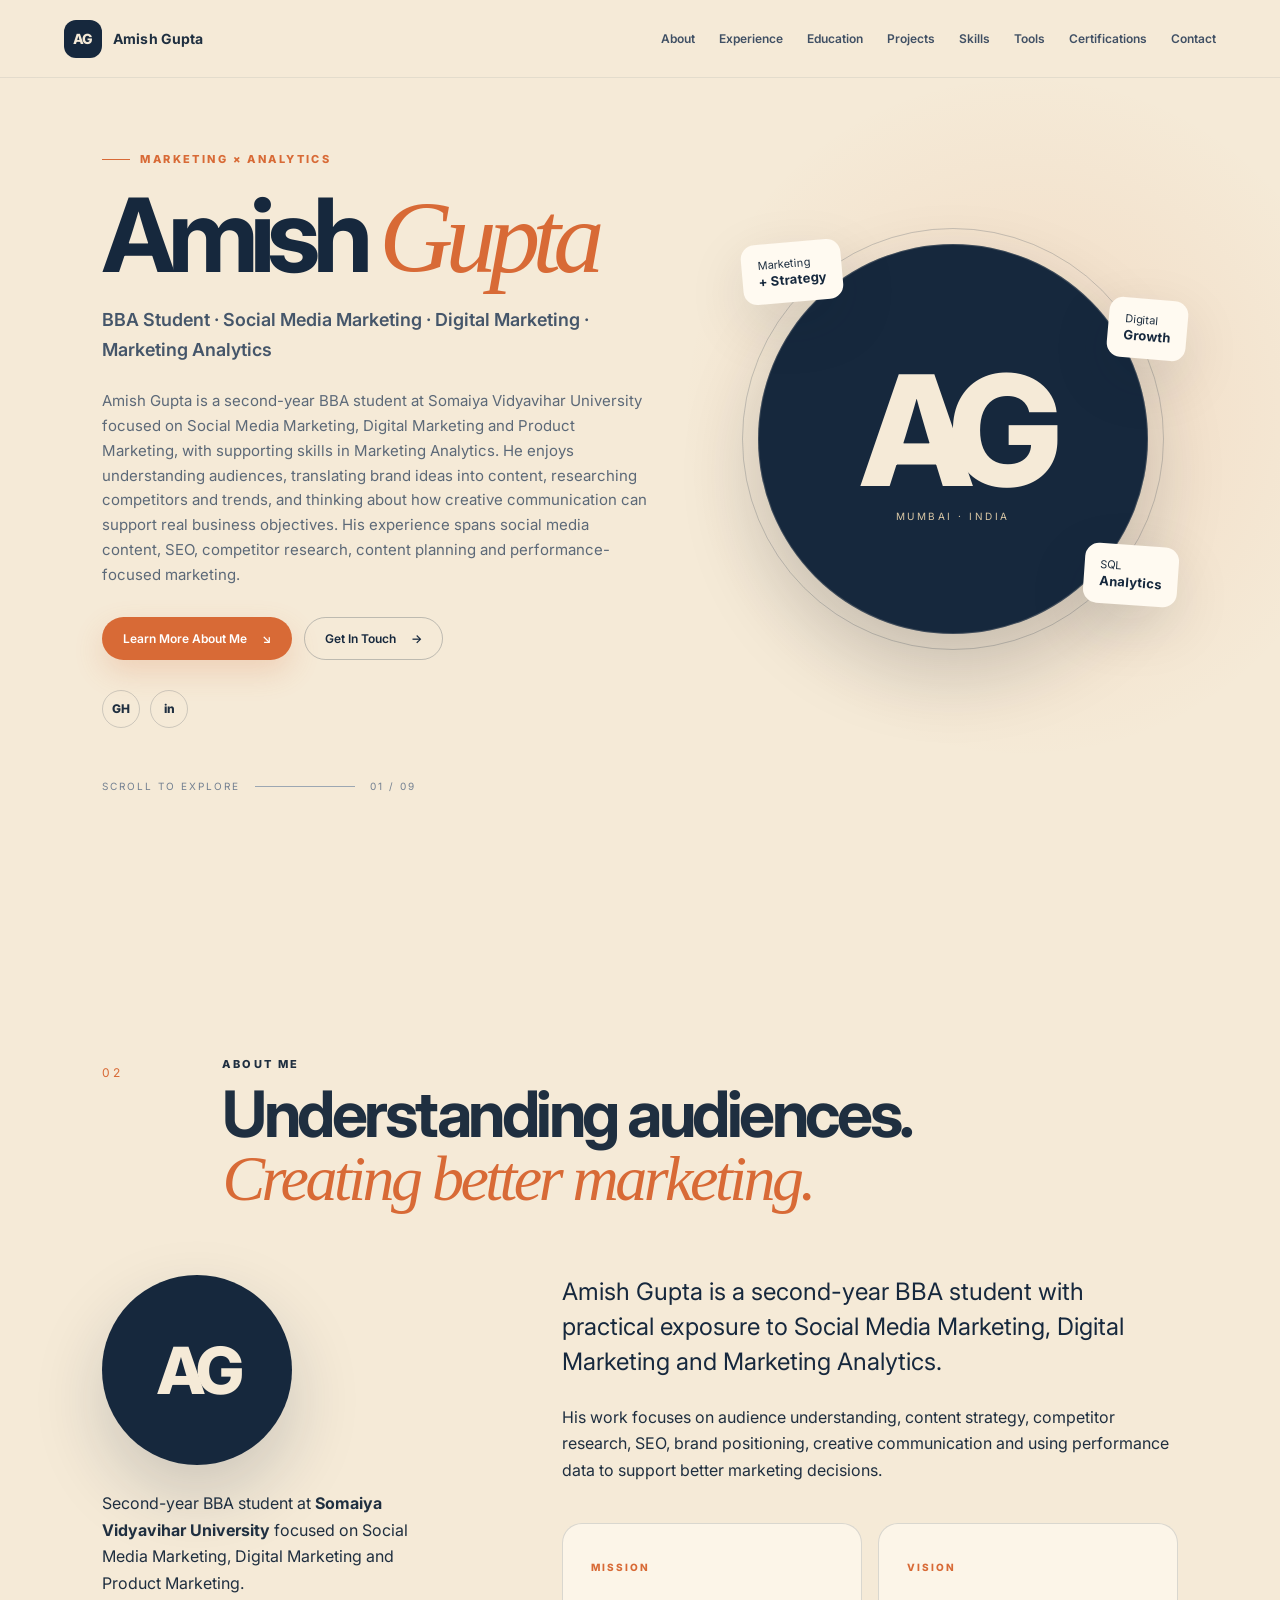
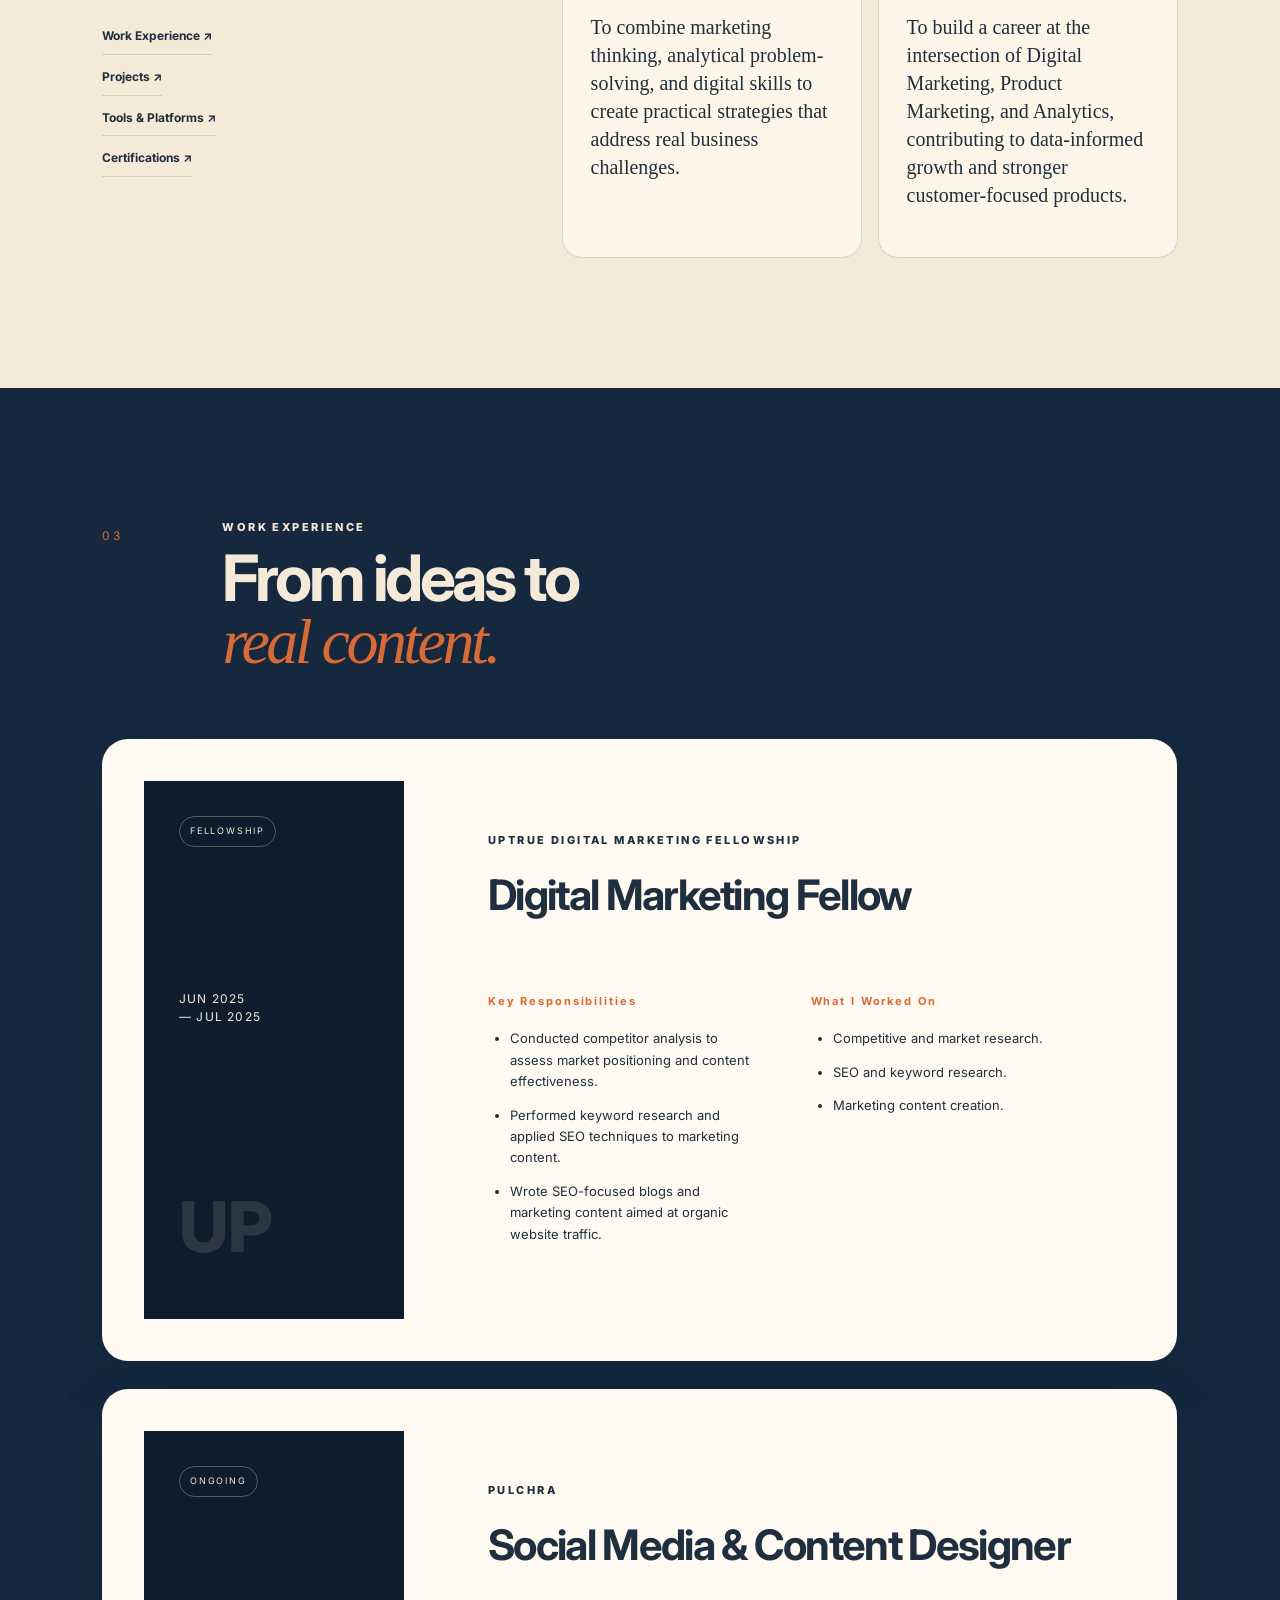
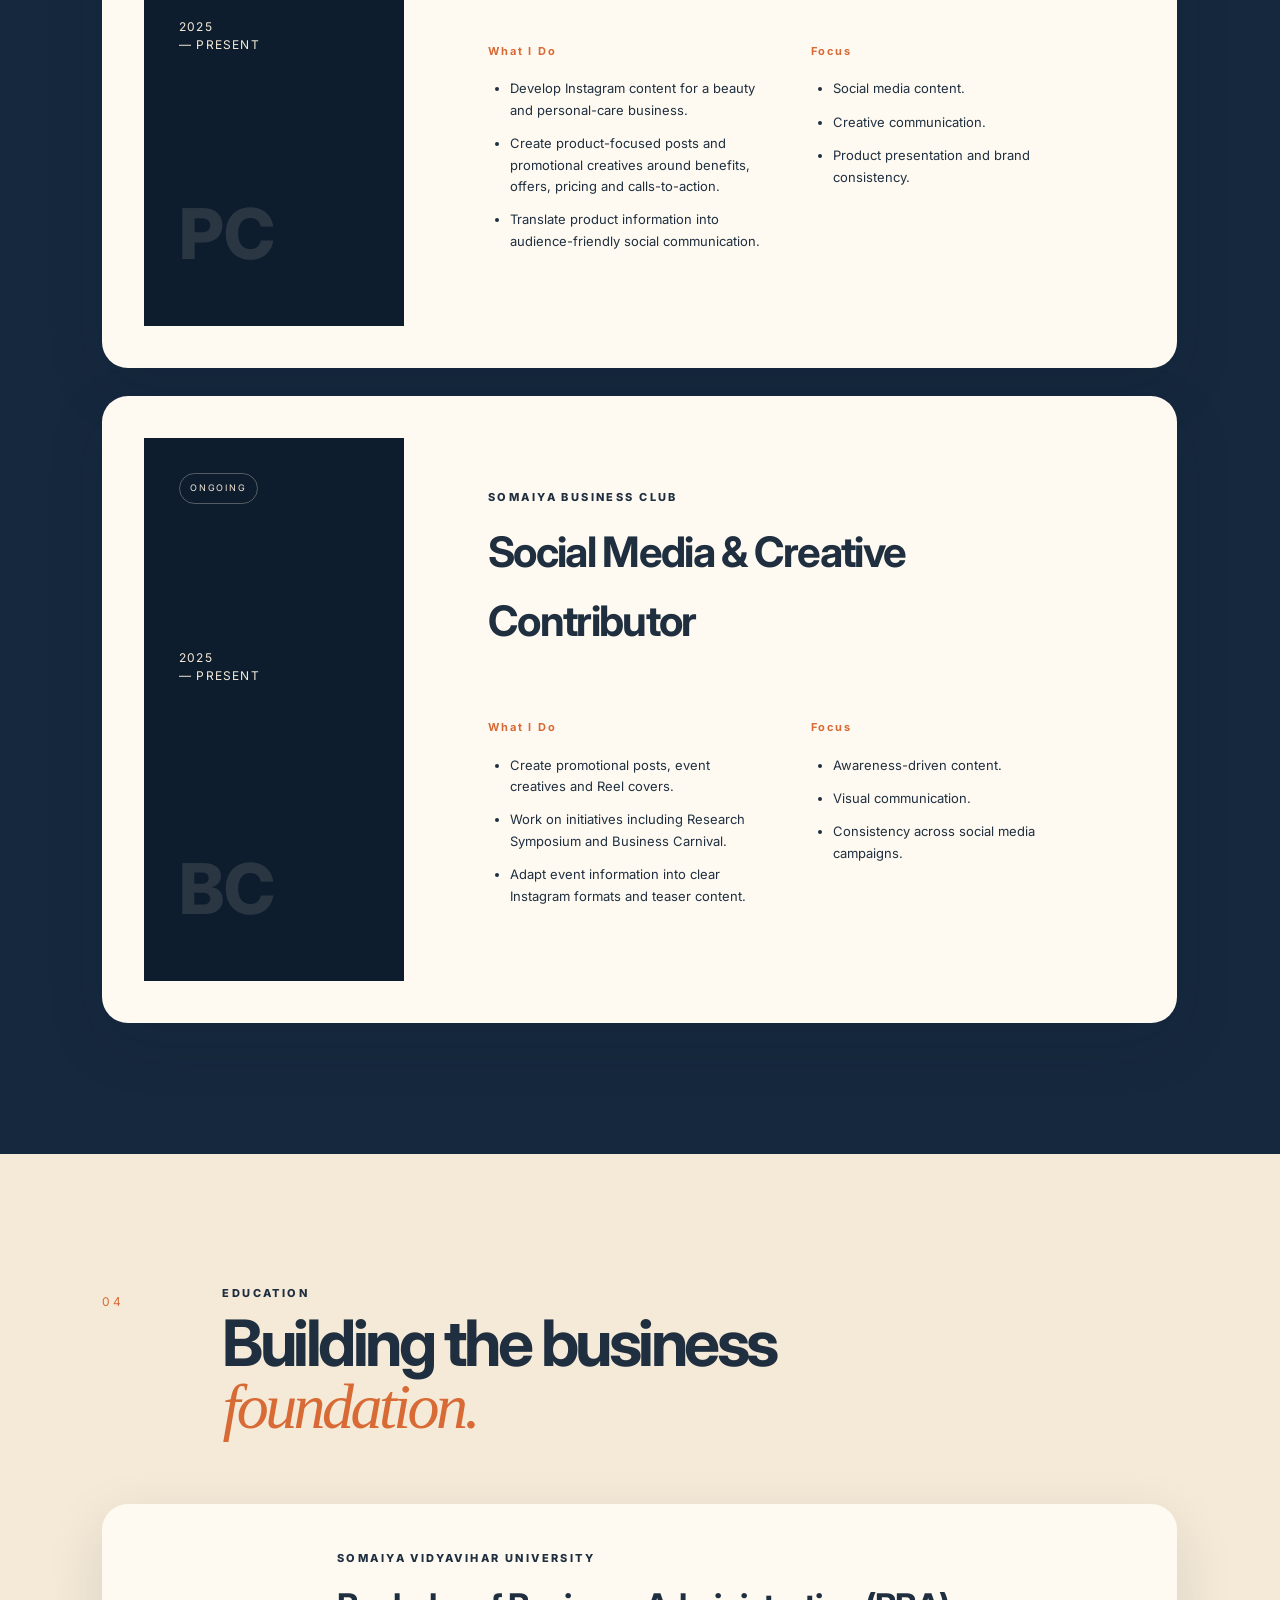
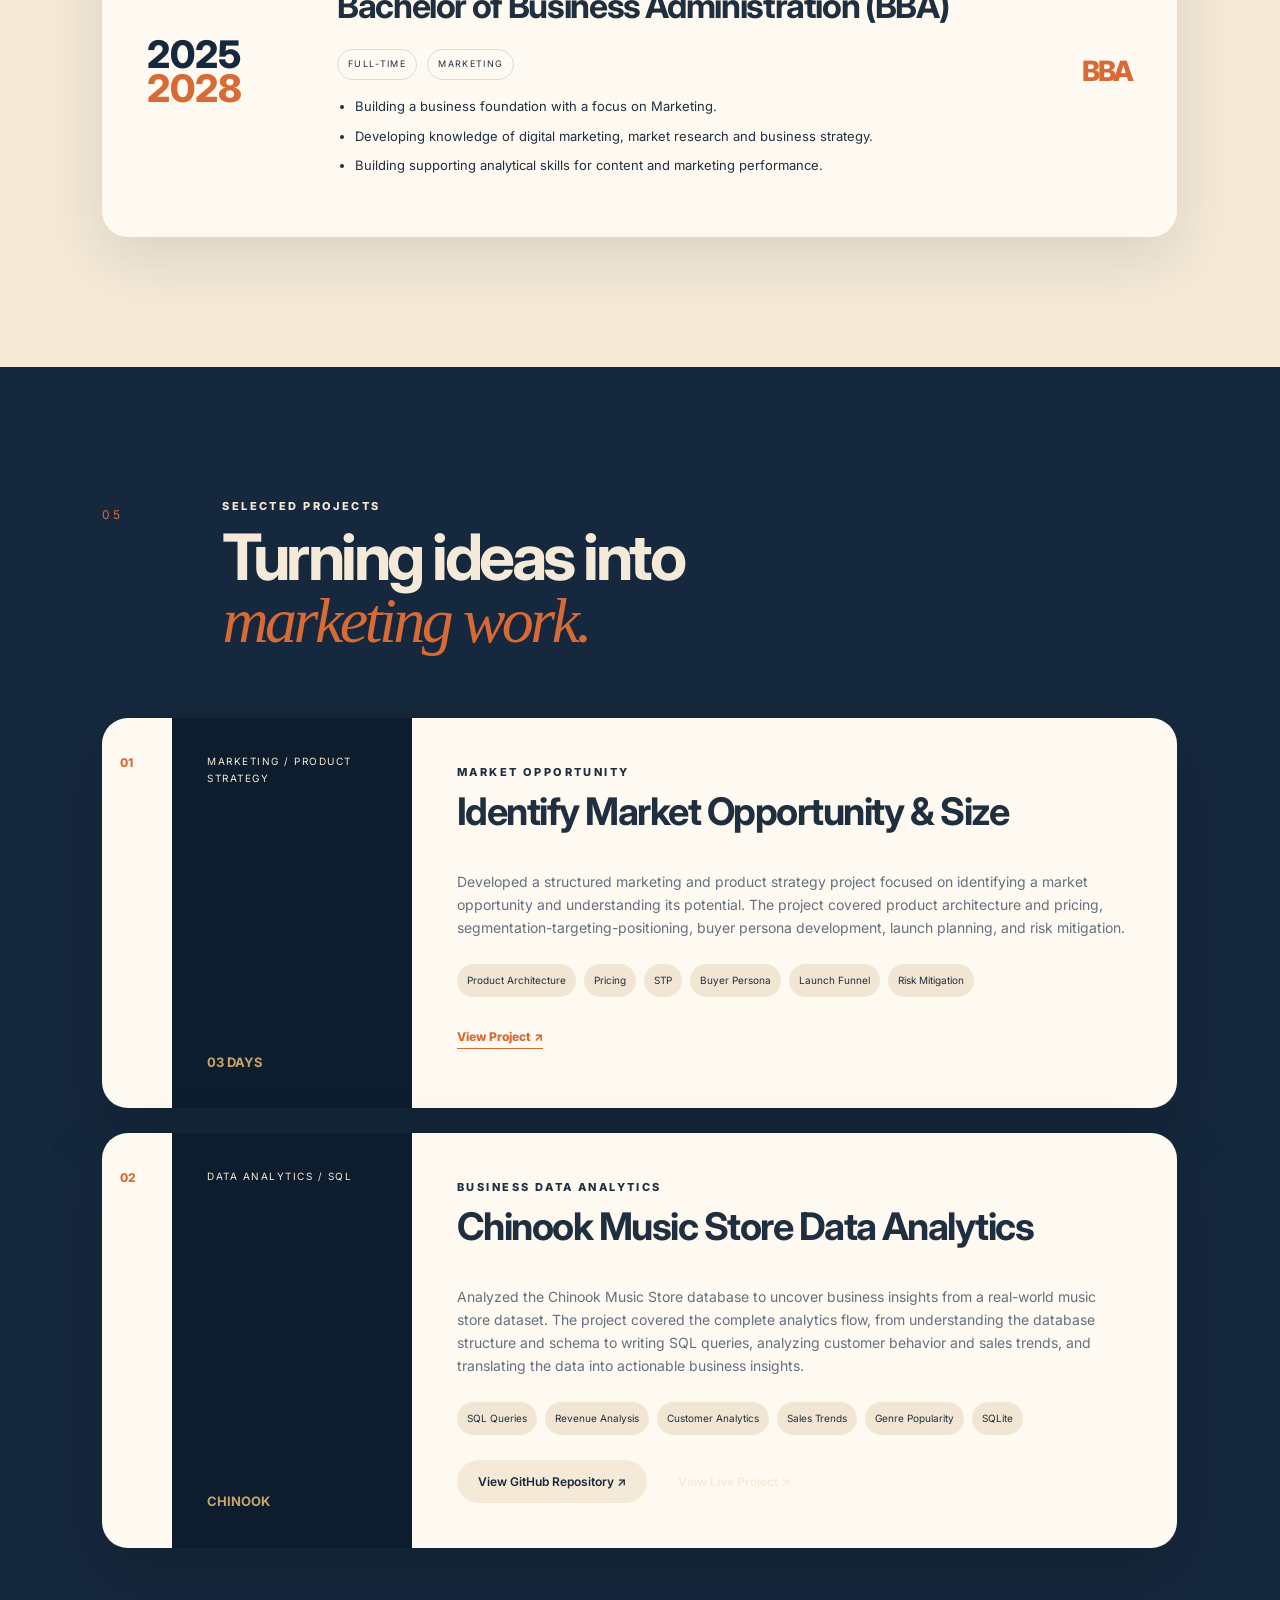
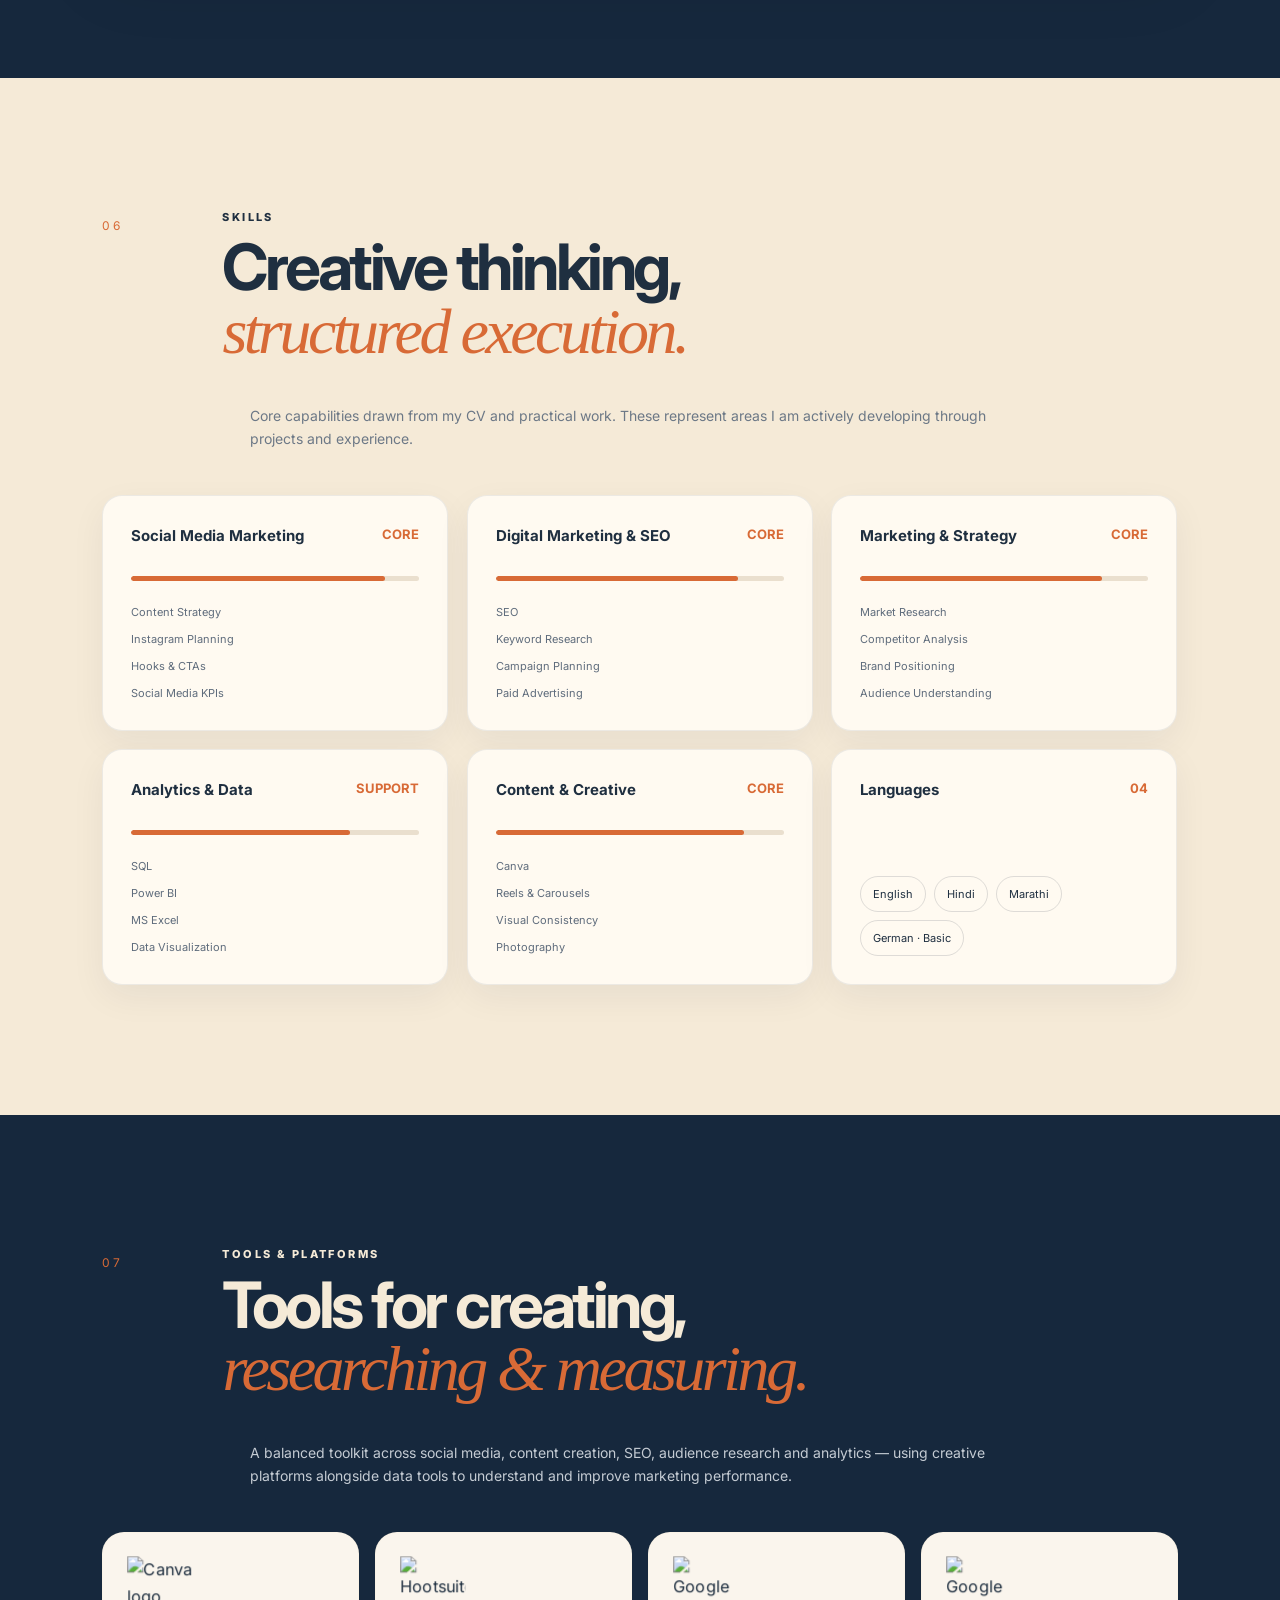
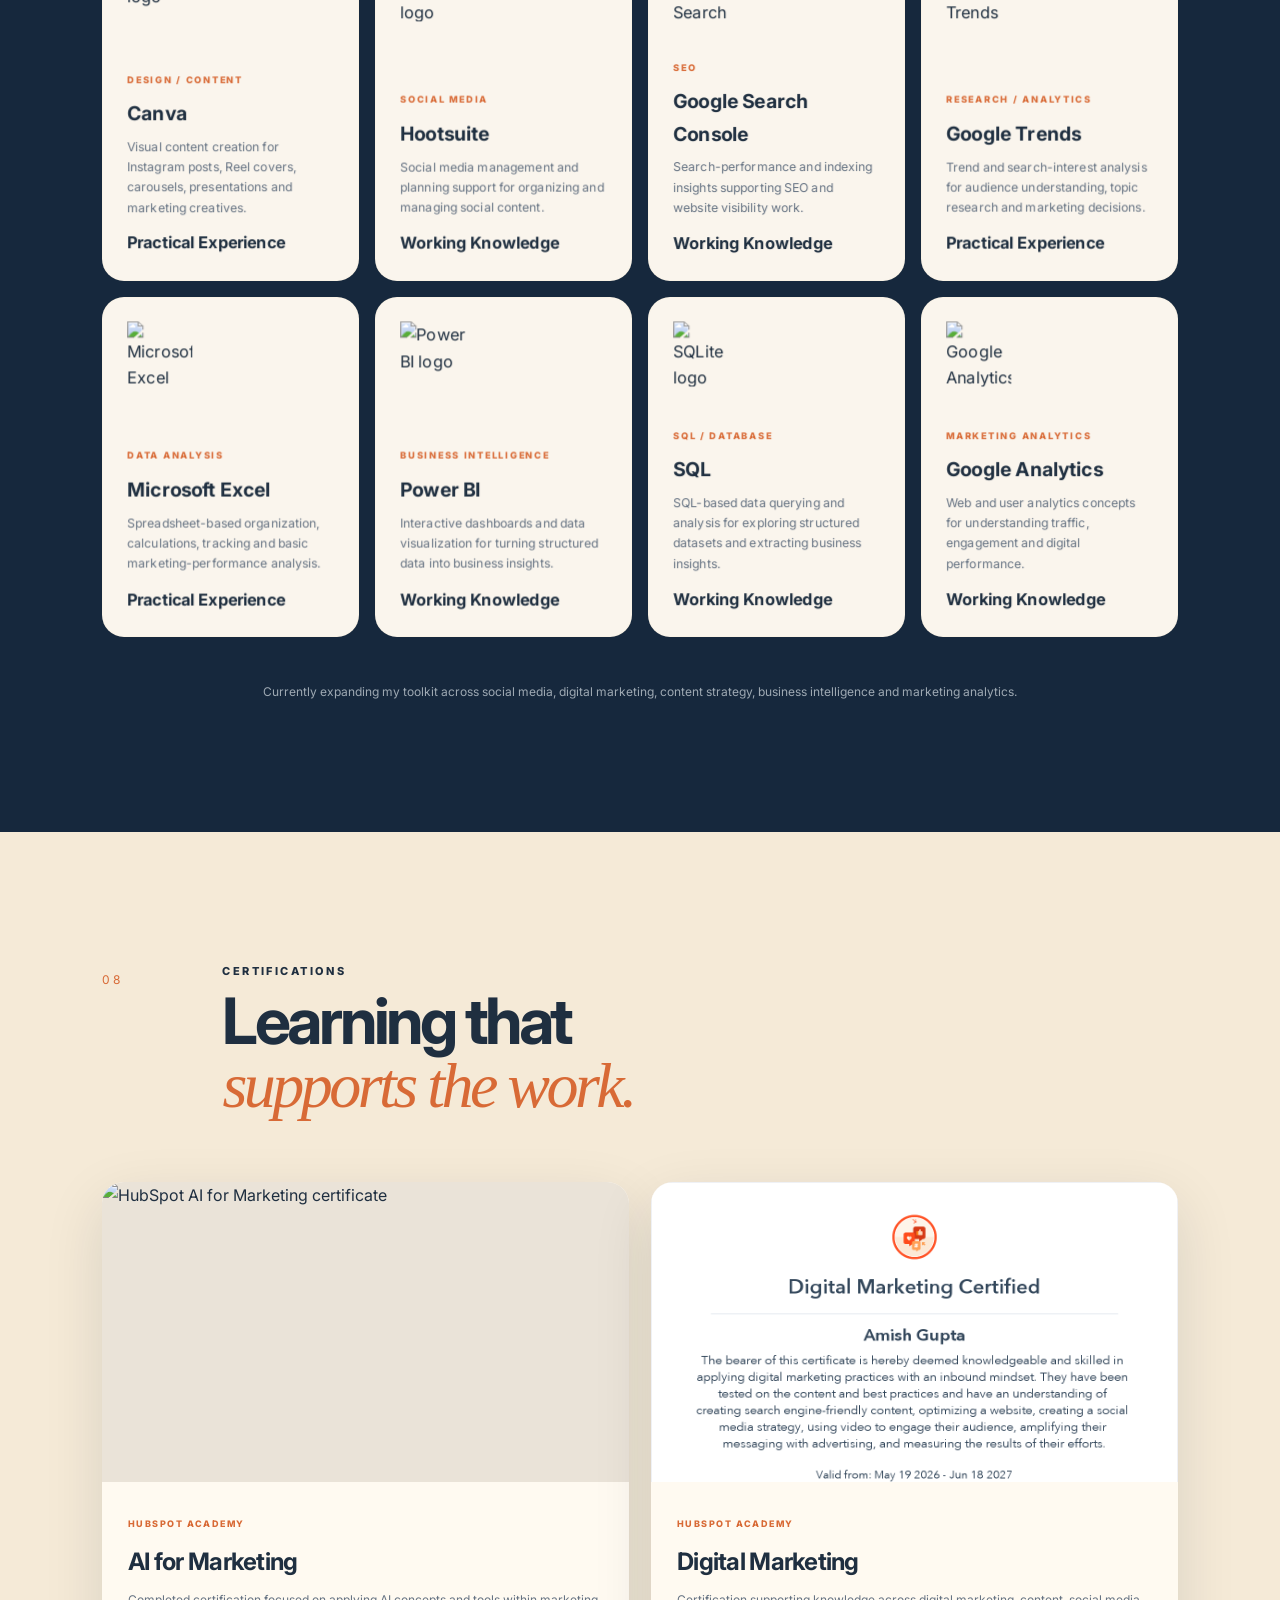
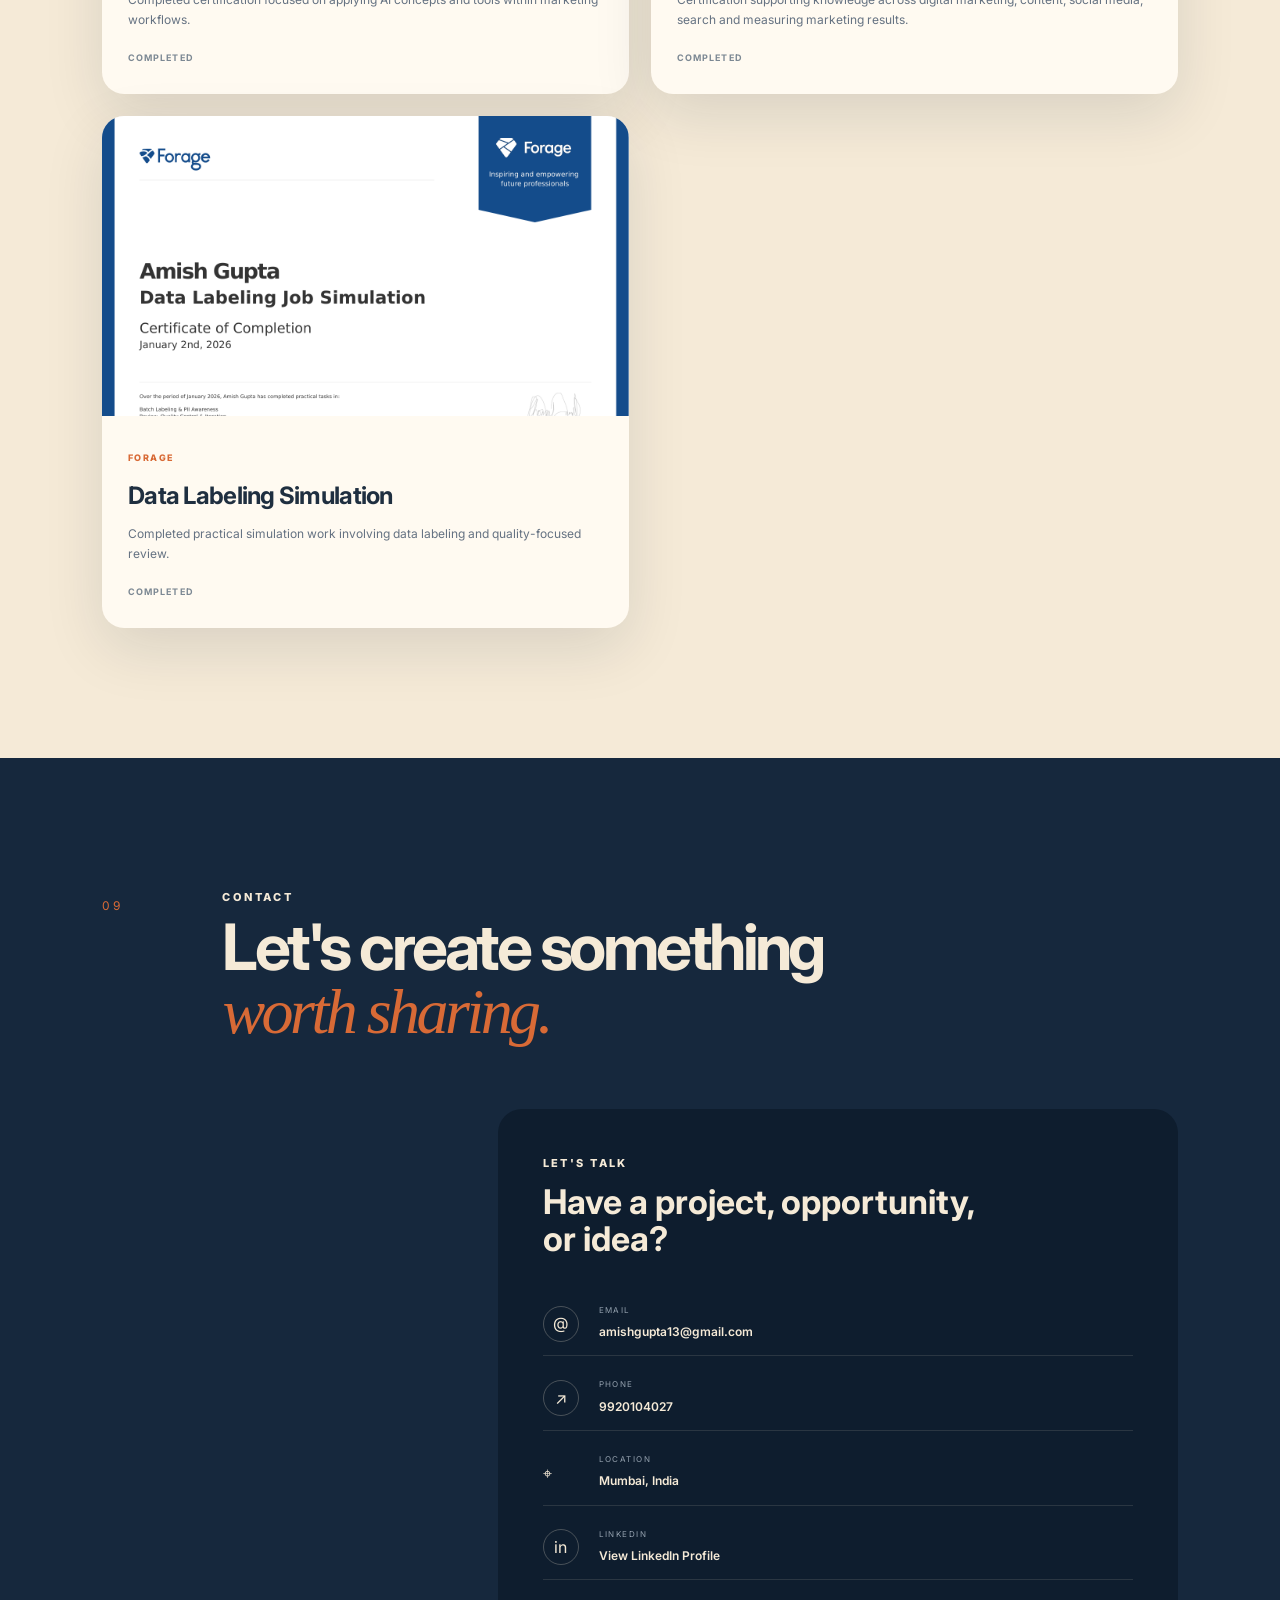
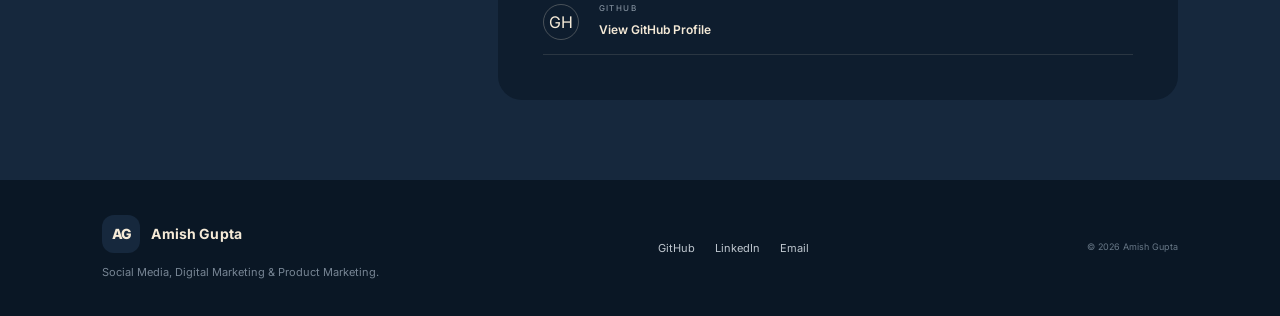
==== commit dfa4a815: "Update index.html" ====
--- a/index.html
+++ b/index.html
@@ -12,6 +12,90 @@
   <link rel="icon" href="data:image/svg+xml,%3Csvg xmlns='http://www.w3.org/2000/svg' viewBox='0 0 100 100'%3E%3Crect width='100' height='100' rx='24' fill='%2316283d'/%3E%3Ctext x='50' y='63' text-anchor='middle' font-family='Arial' font-size='38' font-weight='700' fill='%23f5ead7'%3EAG%3C/text%3E%3C/svg%3E">
   <link rel="stylesheet" href="styles.css" />
   <style>.contact-grid-single{grid-template-columns:minmax(0,1fr);justify-items:end}.contact-grid-single .contact-panel{width:min(100%,680px)}</style>
+
+<style>
+/* Portfolio refinements: balanced marketing + analytics, stronger card depth */
+.experience-card {
+  gap: 34px !important;
+  padding: 42px !important;
+}
+.experience-card + .experience-card {
+  margin-top: 28px !important;
+}
+.exp-columns {
+  gap: 48px !important;
+}
+.exp-columns > div {
+  padding: 8px 0;
+}
+.exp-columns h4 {
+  margin-bottom: 18px !important;
+}
+.exp-columns ul {
+  margin-top: 0 !important;
+  padding-left: 22px !important;
+}
+.exp-columns li {
+  margin-bottom: 12px !important;
+  line-height: 1.65 !important;
+}
+.experience-card,
+.project-card,
+.tool-card,
+.skill-card,
+.education-card,
+.cert-card {
+  transform-style: preserve-3d;
+  will-change: transform;
+}
+.experience-card:hover,
+.project-card:hover,
+.tool-card:hover,
+.skill-card:hover,
+.education-card:hover,
+.cert-card:hover {
+  transform: translateY(-8px) rotateX(2deg) rotateY(-2deg);
+  transition: transform .35s ease, box-shadow .35s ease;
+}
+.experience-card::after,
+.project-card::after,
+.tool-card::after {
+  content: "";
+  position: absolute;
+  inset: 0;
+  border-radius: inherit;
+  pointer-events: none;
+  transform: translateZ(1px);
+}
+.tool-card {
+  perspective: 1000px;
+  transition: transform .18s ease-out, box-shadow .25s ease;
+}
+.tool-card > * {
+  transform: translateZ(18px);
+}
+.exp-body, .project-content, .skill-card > *, .edu-main, .cert-body {
+  transform: translateZ(10px);
+}
+</style>
+<script>
+document.addEventListener('DOMContentLoaded', () => {
+  const cards = document.querySelectorAll('[data-tilt]');
+  cards.forEach(card => {
+    card.addEventListener('mousemove', e => {
+      const r = card.getBoundingClientRect();
+      const x = (e.clientX - r.left) / r.width - 0.5;
+      const y = (e.clientY - r.top) / r.height - 0.5;
+      card.style.transform =
+        `perspective(1000px) rotateX(${(-y * 8).toFixed(2)}deg) rotateY(${(x * 10).toFixed(2)}deg) translateY(-7px)`;
+    });
+    card.addEventListener('mouseleave', () => {
+      card.style.transform = '';
+    });
+  });
+});
+</script>
+
 </head>
 <body>
   <div class="progress-line" id="progressLine"></div>
@@ -27,9 +111,9 @@
     <section class="hero section" id="home">
       <div class="hero-grid">
         <div class="hero-copy reveal">
-          <div class="eyebrow"><span></span> SOCIAL MEDIA × DIGITAL MARKETING</div>
+          <div class="eyebrow"><span></span> MARKETING × ANALYTICS</div>
           <h1>Amish <em>Gupta</em></h1>
-          <p class="role-line">BBA Student · Social Media Marketing · Digital Marketing · Product Marketing</p>
+          <p class="role-line">BBA Student · Social Media Marketing · Digital Marketing · Marketing Analytics</p>
           <p class="hero-intro">Amish Gupta is a second-year BBA student at Somaiya Vidyavihar University focused on Social Media Marketing, Digital Marketing and Product Marketing, with supporting skills in Marketing Analytics.
 
 He enjoys understanding audiences, translating brand ideas into content, researching competitors and trends, and thinking about how creative communication can support real business objectives. His experience spans social media content, SEO, competitor research, content planning and performance-focused marketing.</p>
@@ -83,24 +167,28 @@
       <p class="section-intro reveal">Core capabilities drawn from my CV and practical work. These represent areas I am actively developing through projects and experience.</p>
       <div class="skills-grid">
         <article class="skill-card reveal"><div class="skill-head"><h3>Social Media Marketing</h3><b>CORE</b></div><div class="bar"><i style="--w:88%"></i></div><div class="skill-list"><span>Content Strategy</span><span>Instagram Planning</span><span>Hooks & CTAs</span><span>Social Media KPIs</span></div></article>
-        <article class="skill-card reveal delay-1"><div class="skill-head"><h3>Digital Marketing</h3><b>CORE</b></div><div class="bar"><i style="--w:84%"></i></div><div class="skill-list"><span>SEO</span><span>Keyword Research</span><span>Paid Advertising</span><span>Campaign Planning</span></div></article>
-        <article class="skill-card reveal delay-2"><div class="skill-head"><h3>Marketing & Strategy</h3><b>CORE</b></div><div class="bar"><i style="--w:84%"></i></div><div class="skill-list"><span>Competitor Research</span><span>Market Research</span><span>Brand Positioning</span><span>Audience Understanding</span></div></article>
-        <article class="skill-card reveal"><div class="skill-head"><h3>Content & Creative</h3><b>CORE</b></div><div class="bar"><i style="--w:86%"></i></div><div class="skill-list"><span>Canva</span><span>Reels & Carousels</span><span>Visual Brand Consistency</span><span>Photography</span></div></article>
-        <article class="skill-card reveal delay-1"><div class="skill-head"><h3>Analytics Support</h3><b>SUPPORT</b></div><div class="bar"><i style="--w:68%"></i></div><div class="skill-list"><span>MS Excel</span><span>Google Trends</span><span>Content Performance</span><span>Data Visualization</span></div></article>
+        <article class="skill-card reveal delay-1"><div class="skill-head"><h3>Digital Marketing & SEO</h3><b>CORE</b></div><div class="bar"><i style="--w:84%"></i></div><div class="skill-list"><span>SEO</span><span>Keyword Research</span><span>Campaign Planning</span><span>Paid Advertising</span></div></article>
+        <article class="skill-card reveal delay-2"><div class="skill-head"><h3>Marketing & Strategy</h3><b>CORE</b></div><div class="bar"><i style="--w:84%"></i></div><div class="skill-list"><span>Market Research</span><span>Competitor Analysis</span><span>Brand Positioning</span><span>Audience Understanding</span></div></article>
+        <article class="skill-card reveal"><div class="skill-head"><h3>Analytics & Data</h3><b>SUPPORT</b></div><div class="bar"><i style="--w:76%"></i></div><div class="skill-list"><span>SQL</span><span>Power BI</span><span>MS Excel</span><span>Data Visualization</span></div></article>
+        <article class="skill-card reveal delay-1"><div class="skill-head"><h3>Content & Creative</h3><b>CORE</b></div><div class="bar"><i style="--w:86%"></i></div><div class="skill-list"><span>Canva</span><span>Reels & Carousels</span><span>Visual Consistency</span><span>Photography</span></div></article>
         <article class="skill-card languages reveal delay-2"><div class="skill-head"><h3>Languages</h3><b>04</b></div><div class="language-pills"><span>English</span><span>Hindi</span><span>Marathi</span><span>German · Basic</span></div></article>
       </div>
     </section>
 
     <section class="section navy tools-section" id="tools">
       <div class="section-head light reveal"><span class="section-number">07</span><div><p class="kicker">TOOLS & PLATFORMS</p><h2>Tools for creating,<br><em>researching & measuring.</em></h2></div></div>
-      <p class="section-intro light-copy reveal">My toolkit is centered on social media content, creative production, audience and trend research, SEO support and marketing performance analysis.</p>
+      <p class="section-intro light-copy reveal">A balanced toolkit across social media, content creation, SEO, audience research and analytics — using creative platforms alongside data tools to understand and improve marketing performance.</p>
       <div class="tools-grid">
-        <article class="tool-card reveal" data-tilt><img src="https://cdn.simpleicons.org/canva" alt="Canva logo"><div><small>DESIGN / CONTENT</small><h3>Canva</h3><p>Used to create Instagram posts, promotional creatives, Reel covers, presentations and marketing visuals.</p><b>Practical Experience</b></div></article>
-        <article class="tool-card reveal delay-1" data-tilt><img src="https://cdn.simpleicons.org/hootsuite" alt="Hootsuite logo"><div><small>SOCIAL MEDIA</small><h3>Hootsuite</h3><p>Social media management and planning tool included in my social media marketing toolkit.</p><b>Working Knowledge</b></div></article>
-        <article class="tool-card reveal delay-2" data-tilt><img src="https://cdn.simpleicons.org/googletrends" alt="Google Trends logo"><div><small>RESEARCH</small><h3>Google Trends</h3><p>Used for trend awareness, search-interest research and understanding audience interests.</p><b>Practical Experience</b></div></article>
-        <article class="tool-card reveal" data-tilt><img src="https://cdn.simpleicons.org/microsoftexcel" alt="Microsoft Excel logo"><div><small>ANALYTICS SUPPORT</small><h3>Microsoft Excel</h3><p>Used for organizing marketing data, basic analysis, tracking and performance-oriented work.</p><b>Practical Experience</b></div></article>
-      </div>
-      <p class="tool-note reveal">Currently expanding my toolkit across social media, digital marketing, content strategy and marketing analytics.</p>
+        <article class="tool-card reveal" data-tilt><img src="https://cdn.simpleicons.org/canva" alt="Canva logo"><div><small>DESIGN / CONTENT</small><h3>Canva</h3><p>Visual content creation for Instagram posts, Reel covers, carousels, presentations and marketing creatives.</p><b>Practical Experience</b></div></article>
+        <article class="tool-card reveal delay-1" data-tilt><img src="https://cdn.simpleicons.org/hootsuite" alt="Hootsuite logo"><div><small>SOCIAL MEDIA</small><h3>Hootsuite</h3><p>Social media management and planning support for organizing and managing social content.</p><b>Working Knowledge</b></div></article>
+        <article class="tool-card reveal delay-2" data-tilt><img src="https://cdn.simpleicons.org/googlesearchconsole" alt="Google Search Console logo"><div><small>SEO</small><h3>Google Search Console</h3><p>Search-performance and indexing insights supporting SEO and website visibility work.</p><b>Working Knowledge</b></div></article>
+        <article class="tool-card reveal" data-tilt><img src="https://cdn.simpleicons.org/googletrends" alt="Google Trends logo"><div><small>RESEARCH / ANALYTICS</small><h3>Google Trends</h3><p>Trend and search-interest analysis for audience understanding, topic research and marketing decisions.</p><b>Practical Experience</b></div></article>
+        <article class="tool-card reveal delay-1" data-tilt><img src="https://cdn.simpleicons.org/microsoftexcel" alt="Microsoft Excel logo"><div><small>DATA ANALYSIS</small><h3>Microsoft Excel</h3><p>Spreadsheet-based organization, calculations, tracking and basic marketing-performance analysis.</p><b>Practical Experience</b></div></article>
+        <article class="tool-card reveal delay-2" data-tilt><img src="https://cdn.simpleicons.org/powerbi" alt="Power BI logo"><div><small>BUSINESS INTELLIGENCE</small><h3>Power BI</h3><p>Interactive dashboards and data visualization for turning structured data into business insights.</p><b>Working Knowledge</b></div></article>
+        <article class="tool-card reveal" data-tilt><img src="https://cdn.simpleicons.org/sqlite" alt="SQLite logo"><div><small>SQL / DATABASE</small><h3>SQL</h3><p>SQL-based data querying and analysis for exploring structured datasets and extracting business insights.</p><b>Working Knowledge</b></div></article>
+        <article class="tool-card reveal delay-1" data-tilt><img src="https://cdn.simpleicons.org/googleanalytics" alt="Google Analytics logo"><div><small>MARKETING ANALYTICS</small><h3>Google Analytics</h3><p>Web and user analytics concepts for understanding traffic, engagement and digital performance.</p><b>Working Knowledge</b></div></article>
+      </div>
+      <p class="tool-note reveal">Currently expanding my toolkit across social media, digital marketing, content strategy, business intelligence and marketing analytics.</p>
     </section>
 
     <section class="section cream" id="certifications">
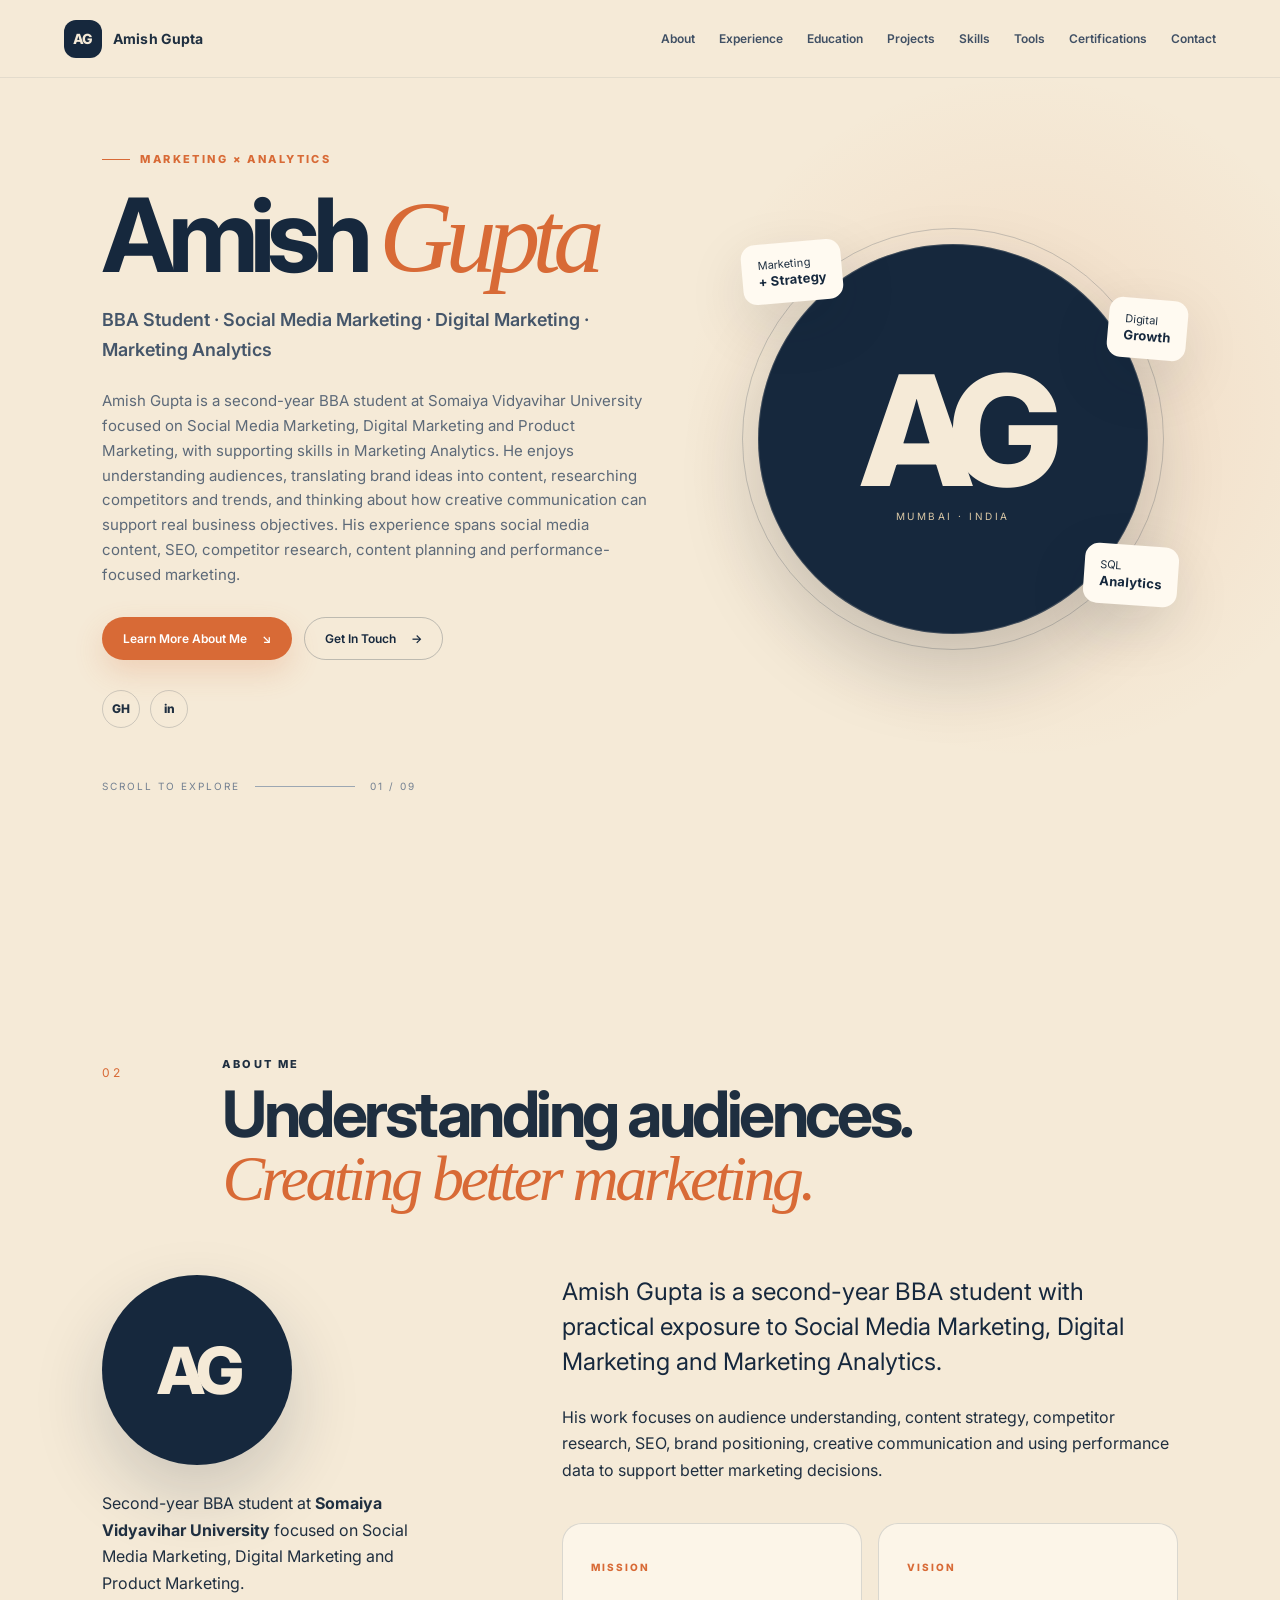
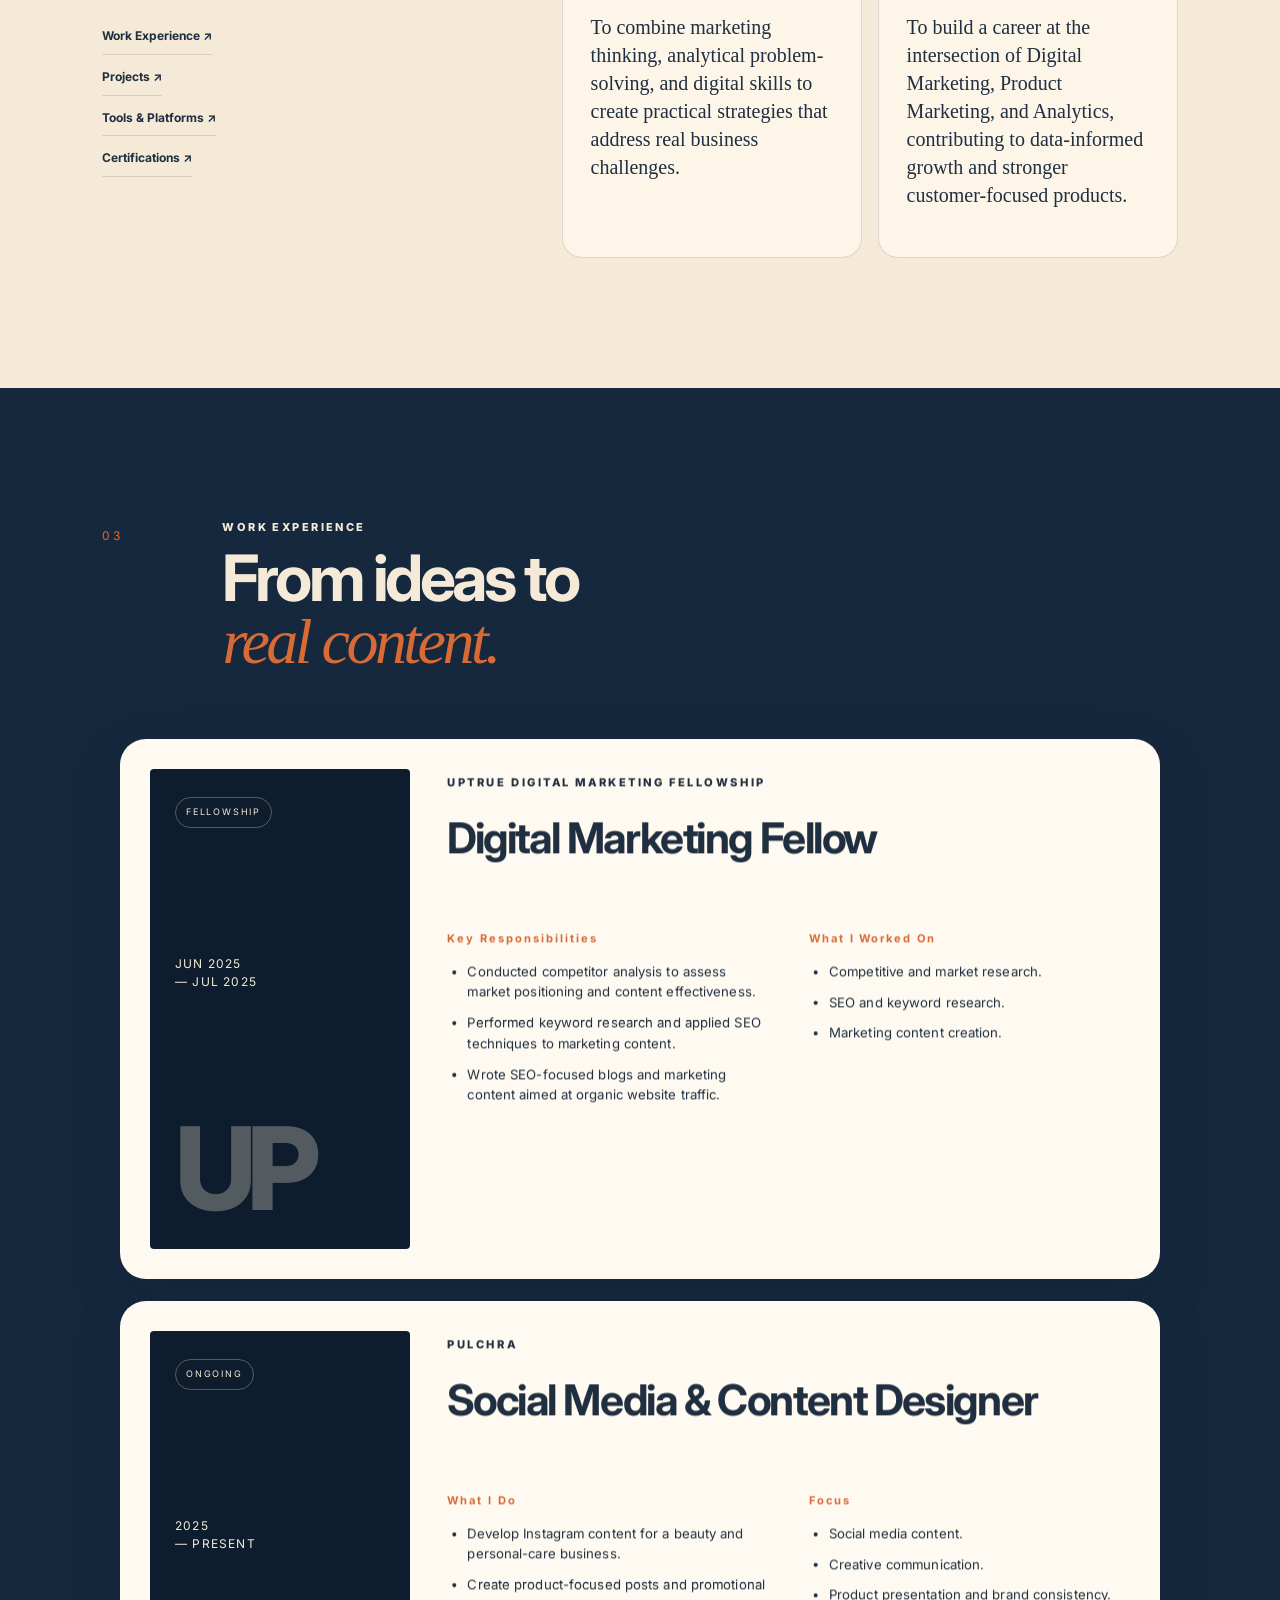
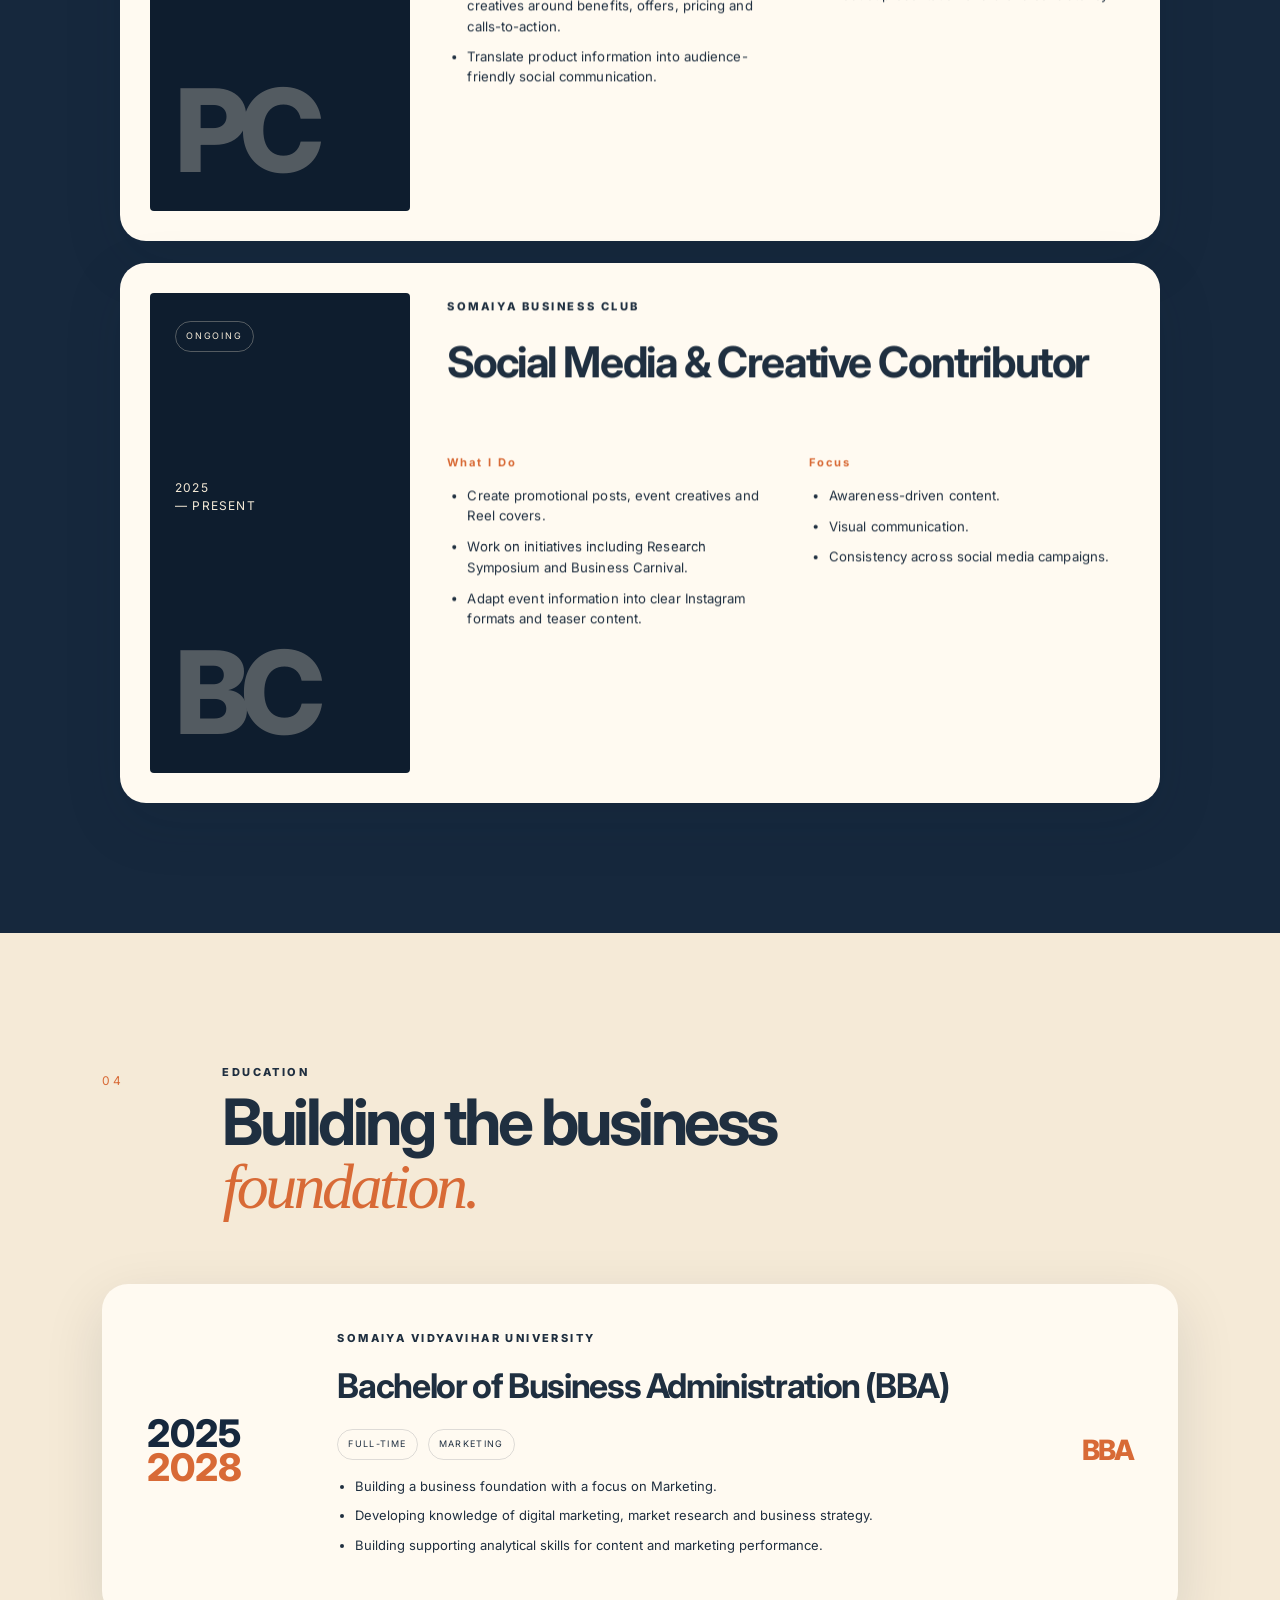
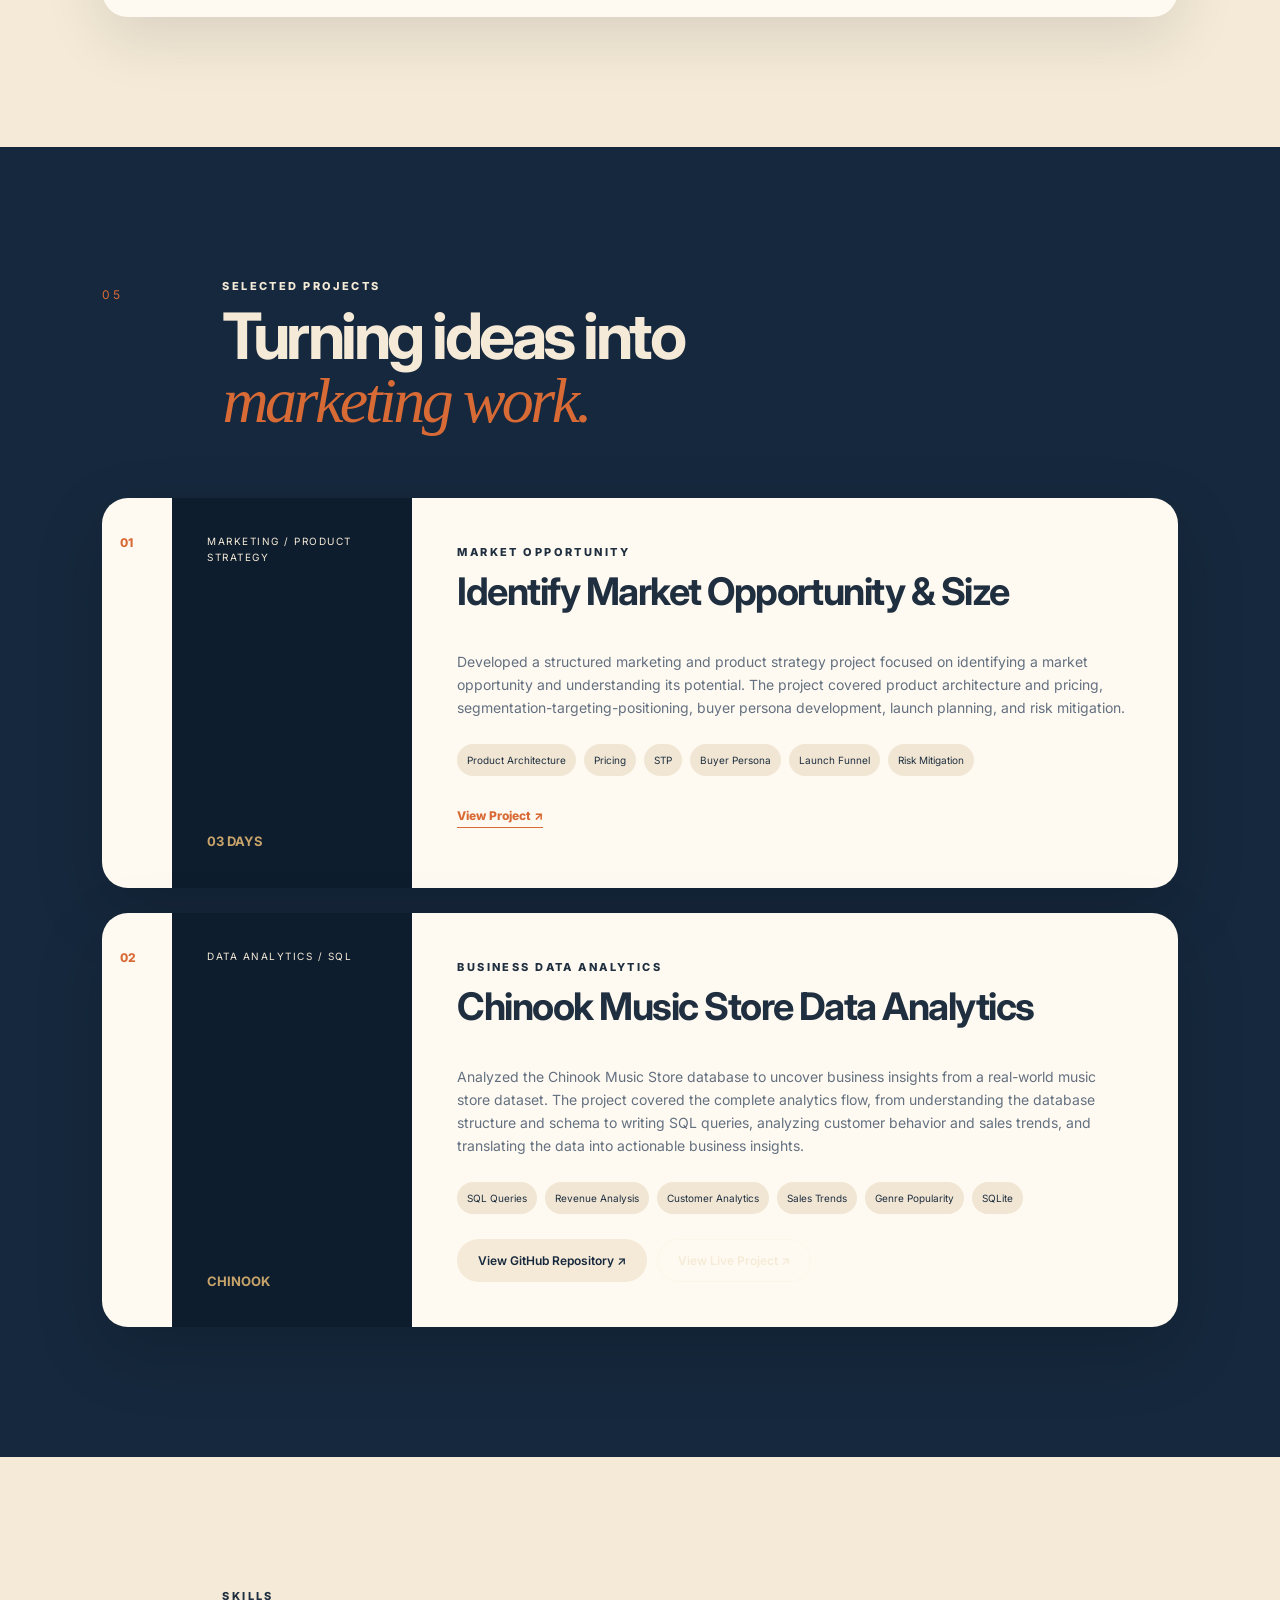
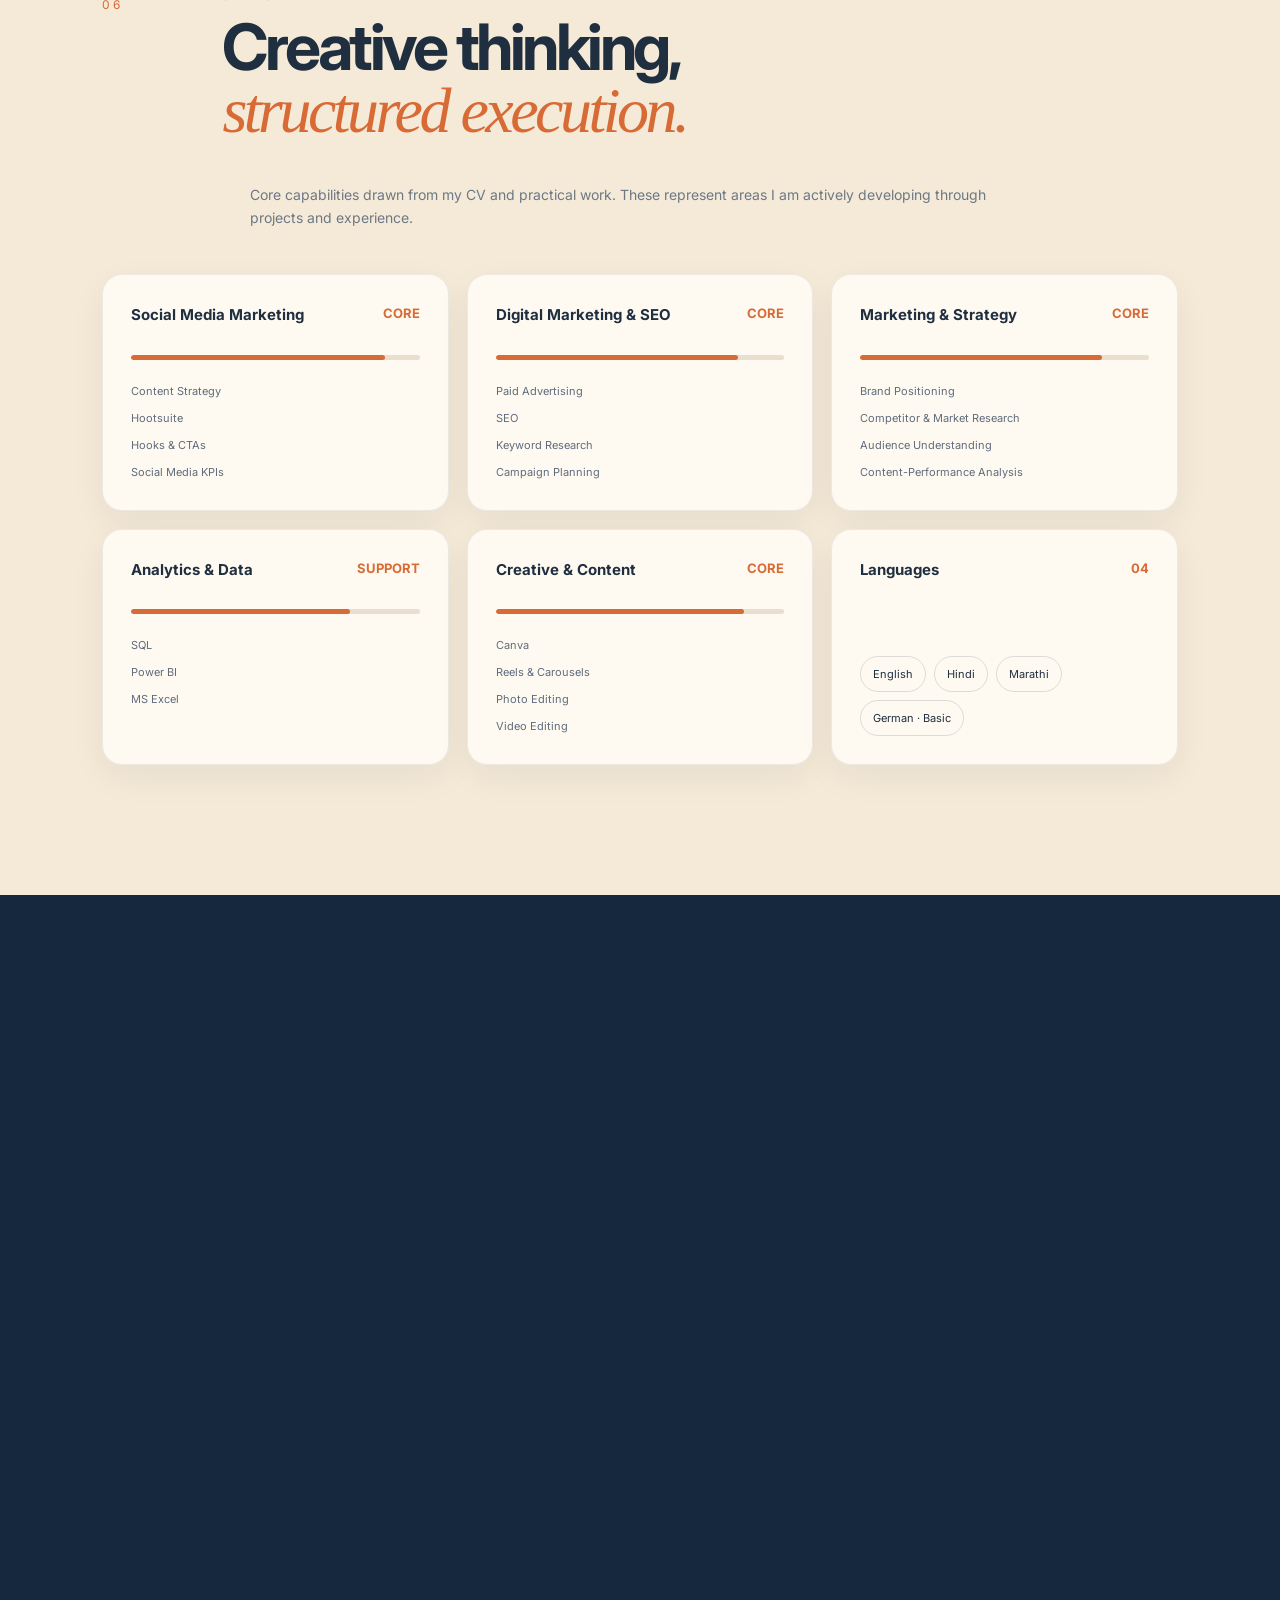
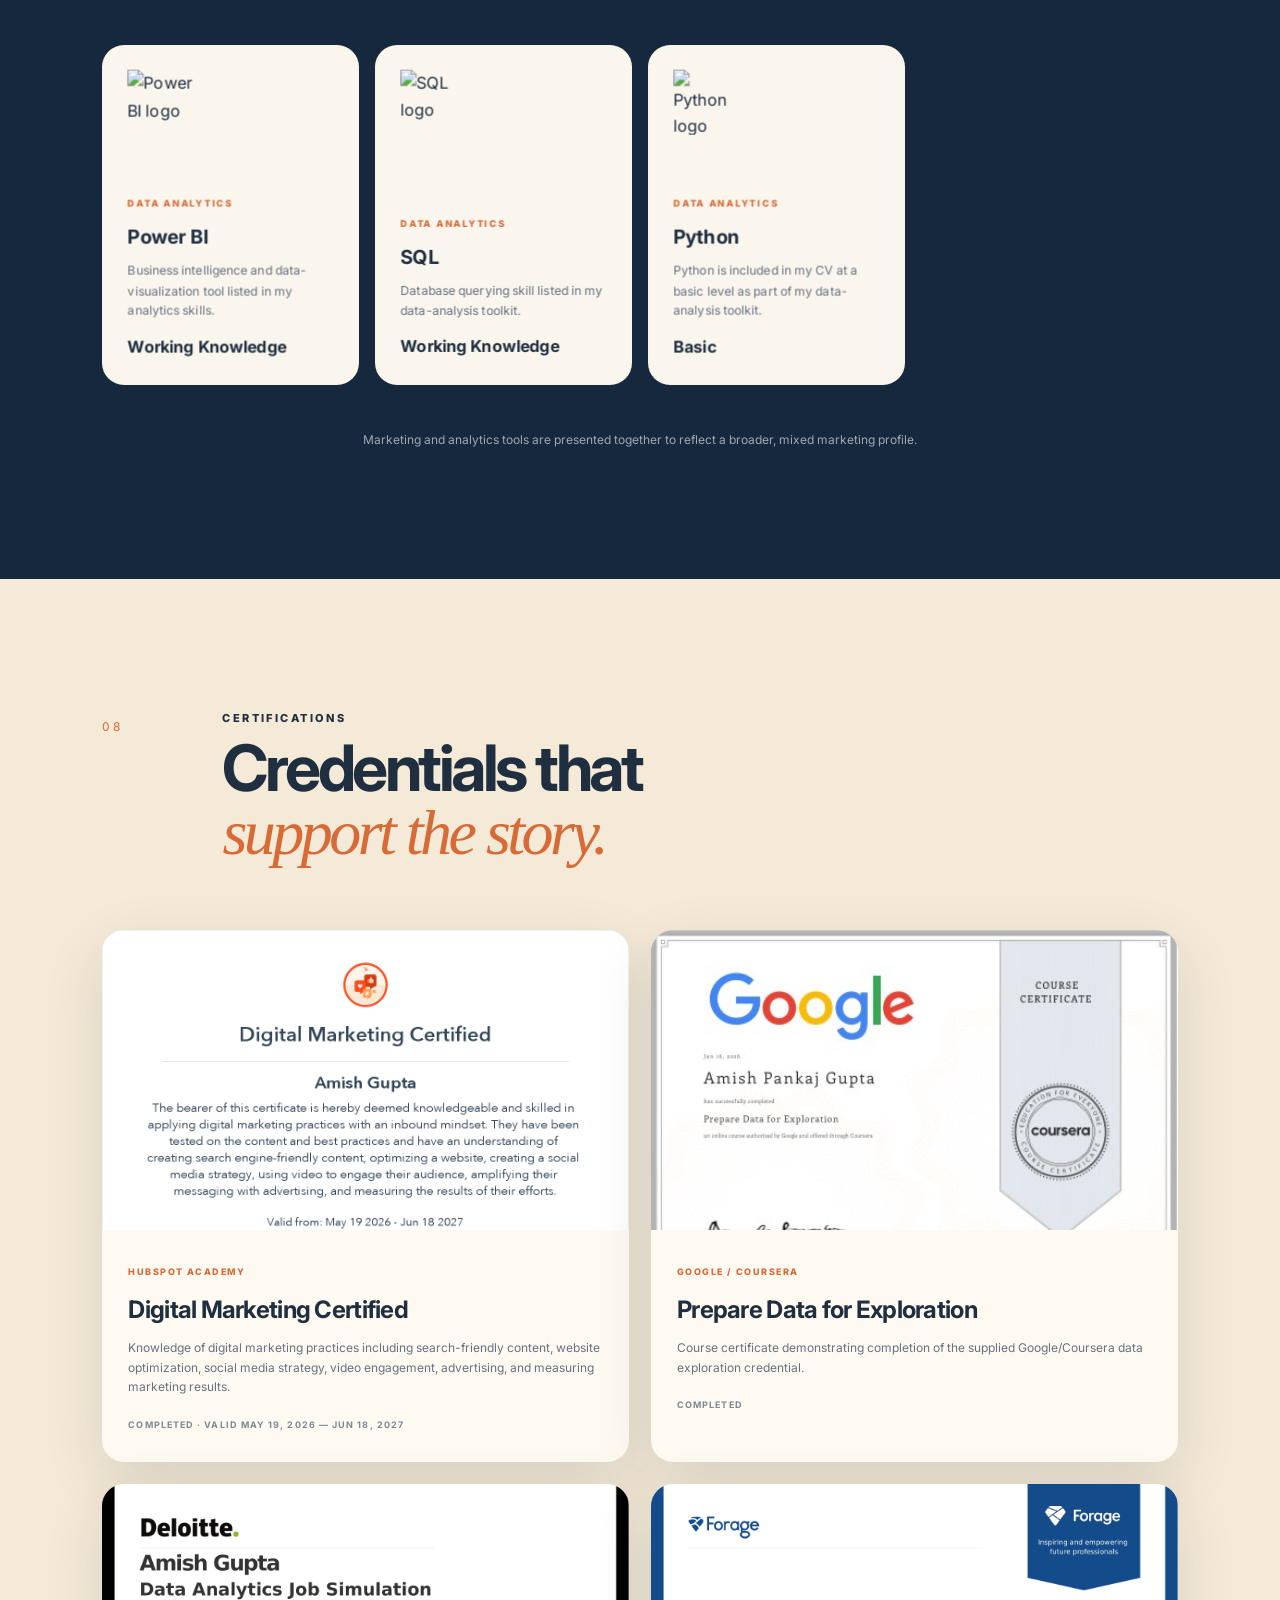
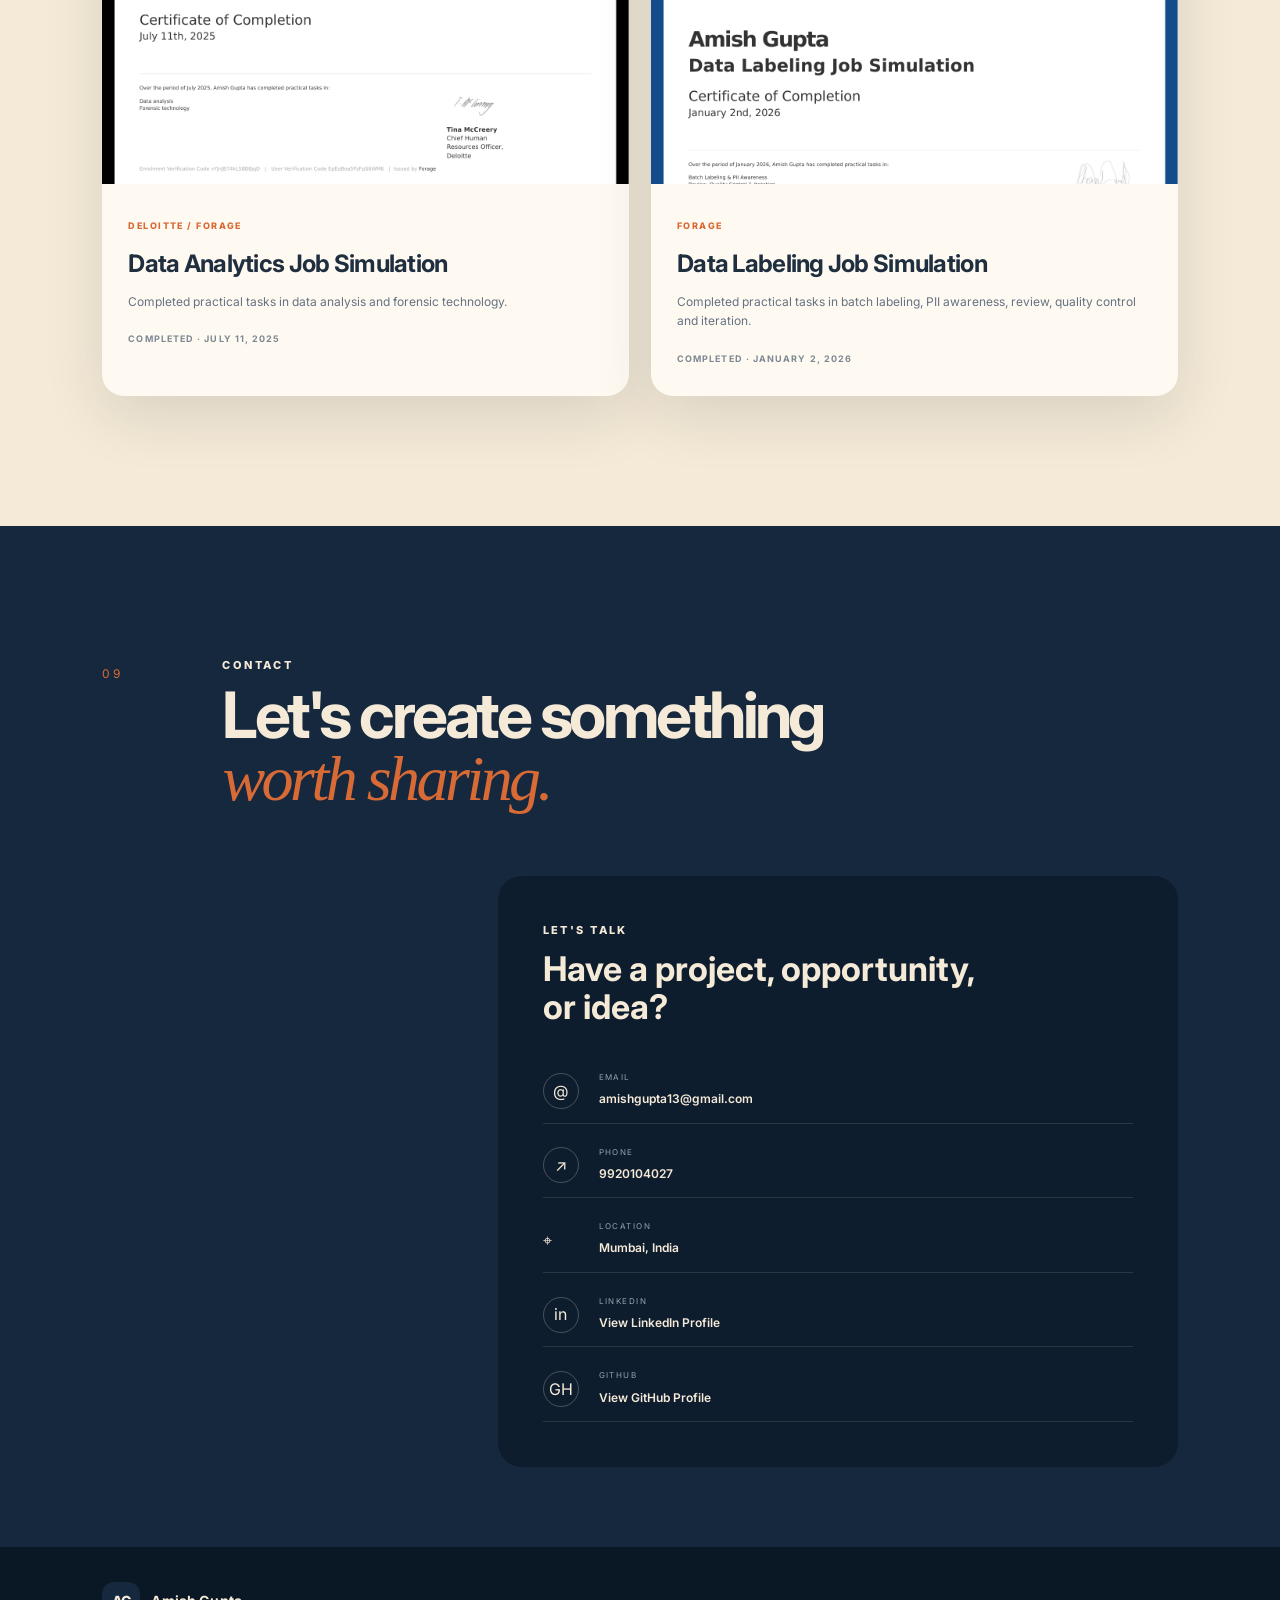
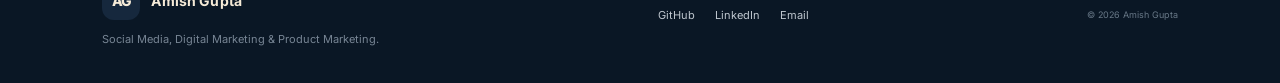
==== commit 7ebdb5c2: "Update index.html" ====
--- a/index.html
+++ b/index.html
@@ -14,70 +14,102 @@
   <style>.contact-grid-single{grid-template-columns:minmax(0,1fr);justify-items:end}.contact-grid-single .contact-panel{width:min(100%,680px)}</style>
 
 <style>
-/* Portfolio refinements: balanced marketing + analytics, stronger card depth */
+/* Final layout refinement: compact experience cards + visible 3D depth */
 .experience-card {
-  gap: 34px !important;
-  padding: 42px !important;
+  width: min(100%, 1040px) !important;
+  margin-inline: auto !important;
+  padding: 30px !important;
+  gap: 30px !important;
+  min-height: 0 !important;
+  perspective: 1200px;
+  transform-style: preserve-3d;
 }
 .experience-card + .experience-card {
-  margin-top: 28px !important;
+  margin-top: 22px !important;
+}
+.exp-side {
+  min-width: 260px !important;
+  padding: 28px 25px !important;
+  border-radius: 4px !important;
+  display: flex !important;
+  flex-direction: column !important;
+  justify-content: space-between !important;
+}
+.exp-mark {
+  font-size: clamp(90px, 9vw, 118px) !important;
+  line-height: .9 !important;
+  opacity: .30 !important;
+  letter-spacing: -0.08em !important;
+}
+.exp-body {
+  padding: 8px 10px !important;
+  transform: translateZ(18px);
+}
+.exp-body h3 {
+  margin-bottom: 28px !important;
 }
 .exp-columns {
-  gap: 48px !important;
+  gap: 42px !important;
 }
 .exp-columns > div {
-  padding: 8px 0;
+  min-width: 0;
 }
 .exp-columns h4 {
-  margin-bottom: 18px !important;
+  margin-bottom: 14px !important;
 }
 .exp-columns ul {
-  margin-top: 0 !important;
-  padding-left: 22px !important;
+  padding-left: 20px !important;
+  margin: 0 !important;
 }
 .exp-columns li {
-  margin-bottom: 12px !important;
-  line-height: 1.65 !important;
-}
-.experience-card,
+  margin-bottom: 10px !important;
+  line-height: 1.55 !important;
+}
+.experience-card:hover {
+  transform: perspective(1200px) translateY(-6px) rotateX(1.5deg) rotateY(-1.5deg) !important;
+  box-shadow: 0 24px 48px rgba(0,0,0,.16) !important;
+  transition: transform .3s ease, box-shadow .3s ease;
+}
+.tool-card,
 .project-card,
-.tool-card,
 .skill-card,
 .education-card,
 .cert-card {
   transform-style: preserve-3d;
-  will-change: transform;
-}
-.experience-card:hover,
+}
+.tool-card {
+  perspective: 1000px;
+  transition: transform .18s ease-out, box-shadow .25s ease;
+}
+.tool-card > * {
+  transform: translateZ(16px);
+}
+.tool-card:hover,
 .project-card:hover,
-.tool-card:hover,
 .skill-card:hover,
 .education-card:hover,
 .cert-card:hover {
-  transform: translateY(-8px) rotateX(2deg) rotateY(-2deg);
-  transition: transform .35s ease, box-shadow .35s ease;
-}
-.experience-card::after,
-.project-card::after,
-.tool-card::after {
-  content: "";
-  position: absolute;
-  inset: 0;
-  border-radius: inherit;
-  pointer-events: none;
-  transform: translateZ(1px);
-}
-.tool-card {
-  perspective: 1000px;
-  transition: transform .18s ease-out, box-shadow .25s ease;
-}
-.tool-card > * {
-  transform: translateZ(18px);
-}
-.exp-body, .project-content, .skill-card > *, .edu-main, .cert-body {
-  transform: translateZ(10px);
+  transform: translateY(-6px) rotateX(1deg) rotateY(-1deg);
+  transition: transform .3s ease, box-shadow .3s ease;
+}
+@media (max-width: 900px) {
+  .experience-card { width: 100% !important; padding: 22px !important; }
+  .exp-side { min-width: 0 !important; padding: 22px !important; }
 }
 </style>
+<script>
+document.addEventListener('DOMContentLoaded', () => {
+  document.querySelectorAll('[data-tilt]').forEach(card => {
+    card.addEventListener('mousemove', e => {
+      const r = card.getBoundingClientRect();
+      const x = (e.clientX - r.left) / r.width - 0.5;
+      const y = (e.clientY - r.top) / r.height - 0.5;
+      card.style.transform = `perspective(1000px) rotateX(${(-y * 7).toFixed(2)}deg) rotateY(${(x * 9).toFixed(2)}deg) translateY(-6px)`;
+    });
+    card.addEventListener('mouseleave', () => { card.style.transform = ''; });
+  });
+});
+</script>
 <script>
 document.addEventListener('DOMContentLoaded', () => {
   const cards = document.querySelectorAll('[data-tilt]');
@@ -166,37 +198,36 @@
       <div class="section-head reveal"><span class="section-number">06</span><div><p class="kicker">SKILLS</p><h2>Creative thinking,<br><em>structured execution.</em></h2></div></div>
       <p class="section-intro reveal">Core capabilities drawn from my CV and practical work. These represent areas I am actively developing through projects and experience.</p>
       <div class="skills-grid">
-        <article class="skill-card reveal"><div class="skill-head"><h3>Social Media Marketing</h3><b>CORE</b></div><div class="bar"><i style="--w:88%"></i></div><div class="skill-list"><span>Content Strategy</span><span>Instagram Planning</span><span>Hooks & CTAs</span><span>Social Media KPIs</span></div></article>
-        <article class="skill-card reveal delay-1"><div class="skill-head"><h3>Digital Marketing & SEO</h3><b>CORE</b></div><div class="bar"><i style="--w:84%"></i></div><div class="skill-list"><span>SEO</span><span>Keyword Research</span><span>Campaign Planning</span><span>Paid Advertising</span></div></article>
-        <article class="skill-card reveal delay-2"><div class="skill-head"><h3>Marketing & Strategy</h3><b>CORE</b></div><div class="bar"><i style="--w:84%"></i></div><div class="skill-list"><span>Market Research</span><span>Competitor Analysis</span><span>Brand Positioning</span><span>Audience Understanding</span></div></article>
-        <article class="skill-card reveal"><div class="skill-head"><h3>Analytics & Data</h3><b>SUPPORT</b></div><div class="bar"><i style="--w:76%"></i></div><div class="skill-list"><span>SQL</span><span>Power BI</span><span>MS Excel</span><span>Data Visualization</span></div></article>
-        <article class="skill-card reveal delay-1"><div class="skill-head"><h3>Content & Creative</h3><b>CORE</b></div><div class="bar"><i style="--w:86%"></i></div><div class="skill-list"><span>Canva</span><span>Reels & Carousels</span><span>Visual Consistency</span><span>Photography</span></div></article>
+        <article class="skill-card reveal"><div class="skill-head"><h3>Social Media Marketing</h3><b>CORE</b></div><div class="bar"><i style="--w:88%"></i></div><div class="skill-list"><span>Content Strategy</span><span>Hootsuite</span><span>Hooks & CTAs</span><span>Social Media KPIs</span></div></article>
+        <article class="skill-card reveal delay-1"><div class="skill-head"><h3>Digital Marketing & SEO</h3><b>CORE</b></div><div class="bar"><i style="--w:84%"></i></div><div class="skill-list"><span>Paid Advertising</span><span>SEO</span><span>Keyword Research</span><span>Campaign Planning</span></div></article>
+        <article class="skill-card reveal delay-2"><div class="skill-head"><h3>Marketing & Strategy</h3><b>CORE</b></div><div class="bar"><i style="--w:84%"></i></div><div class="skill-list"><span>Brand Positioning</span><span>Competitor & Market Research</span><span>Audience Understanding</span><span>Content-Performance Analysis</span></div></article>
+        <article class="skill-card reveal"><div class="skill-head"><h3>Analytics & Data</h3><b>SUPPORT</b></div><div class="bar"><i style="--w:76%"></i></div><div class="skill-list"><span>SQL</span><span>Power BI</span><span>MS Excel</span></div></article>
+        <article class="skill-card reveal delay-1"><div class="skill-head"><h3>Creative & Content</h3><b>CORE</b></div><div class="bar"><i style="--w:86%"></i></div><div class="skill-list"><span>Canva</span><span>Reels & Carousels</span><span>Photo Editing</span><span>Video Editing</span></div></article>
         <article class="skill-card languages reveal delay-2"><div class="skill-head"><h3>Languages</h3><b>04</b></div><div class="language-pills"><span>English</span><span>Hindi</span><span>Marathi</span><span>German · Basic</span></div></article>
-      </div>
-    </section>
+      </div></section>
 
     <section class="section navy tools-section" id="tools">
       <div class="section-head light reveal"><span class="section-number">07</span><div><p class="kicker">TOOLS & PLATFORMS</p><h2>Tools for creating,<br><em>researching & measuring.</em></h2></div></div>
-      <p class="section-intro light-copy reveal">A balanced toolkit across social media, content creation, SEO, audience research and analytics — using creative platforms alongside data tools to understand and improve marketing performance.</p>
+      <p class="section-intro light-copy reveal">A balanced toolkit across social media, content creation, research and analytics, reflecting the skills listed in my CVs.</p>
       <div class="tools-grid">
-        <article class="tool-card reveal" data-tilt><img src="https://cdn.simpleicons.org/canva" alt="Canva logo"><div><small>DESIGN / CONTENT</small><h3>Canva</h3><p>Visual content creation for Instagram posts, Reel covers, carousels, presentations and marketing creatives.</p><b>Practical Experience</b></div></article>
-        <article class="tool-card reveal delay-1" data-tilt><img src="https://cdn.simpleicons.org/hootsuite" alt="Hootsuite logo"><div><small>SOCIAL MEDIA</small><h3>Hootsuite</h3><p>Social media management and planning support for organizing and managing social content.</p><b>Working Knowledge</b></div></article>
-        <article class="tool-card reveal delay-2" data-tilt><img src="https://cdn.simpleicons.org/googlesearchconsole" alt="Google Search Console logo"><div><small>SEO</small><h3>Google Search Console</h3><p>Search-performance and indexing insights supporting SEO and website visibility work.</p><b>Working Knowledge</b></div></article>
-        <article class="tool-card reveal" data-tilt><img src="https://cdn.simpleicons.org/googletrends" alt="Google Trends logo"><div><small>RESEARCH / ANALYTICS</small><h3>Google Trends</h3><p>Trend and search-interest analysis for audience understanding, topic research and marketing decisions.</p><b>Practical Experience</b></div></article>
-        <article class="tool-card reveal delay-1" data-tilt><img src="https://cdn.simpleicons.org/microsoftexcel" alt="Microsoft Excel logo"><div><small>DATA ANALYSIS</small><h3>Microsoft Excel</h3><p>Spreadsheet-based organization, calculations, tracking and basic marketing-performance analysis.</p><b>Practical Experience</b></div></article>
-        <article class="tool-card reveal delay-2" data-tilt><img src="https://cdn.simpleicons.org/powerbi" alt="Power BI logo"><div><small>BUSINESS INTELLIGENCE</small><h3>Power BI</h3><p>Interactive dashboards and data visualization for turning structured data into business insights.</p><b>Working Knowledge</b></div></article>
-        <article class="tool-card reveal" data-tilt><img src="https://cdn.simpleicons.org/sqlite" alt="SQLite logo"><div><small>SQL / DATABASE</small><h3>SQL</h3><p>SQL-based data querying and analysis for exploring structured datasets and extracting business insights.</p><b>Working Knowledge</b></div></article>
-        <article class="tool-card reveal delay-1" data-tilt><img src="https://cdn.simpleicons.org/googleanalytics" alt="Google Analytics logo"><div><small>MARKETING ANALYTICS</small><h3>Google Analytics</h3><p>Web and user analytics concepts for understanding traffic, engagement and digital performance.</p><b>Working Knowledge</b></div></article>
-      </div>
-      <p class="tool-note reveal">Currently expanding my toolkit across social media, digital marketing, content strategy, business intelligence and marketing analytics.</p>
+        <article class="tool-card reveal" data-tilt><img src="https://cdn.simpleicons.org/canva" alt="Canva logo"><div><small>DESIGN / CONTENT</small><h3>Canva</h3><p>Design and creative tool included in my social media and content skill set.</p><b>Practical Experience</b></div></article>
+        <article class="tool-card reveal delay-1" data-tilt><img src="https://cdn.simpleicons.org/hootsuite" alt="Hootsuite logo"><div><small>SOCIAL MEDIA</small><h3>Hootsuite</h3><p>Social media management tool listed in my social media marketing skills.</p><b>Working Knowledge</b></div></article>
+        <article class="tool-card reveal delay-2" data-tilt><img src="https://cdn.simpleicons.org/googletrends" alt="Google Trends logo"><div><small>RESEARCH</small><h3>Google Trends</h3><p>Research and trend-awareness tool listed in my analytics and marketing toolkit.</p><b>Practical Experience</b></div></article>
+        <article class="tool-card reveal" data-tilt><img src="https://cdn.simpleicons.org/microsoftexcel" alt="Microsoft Excel logo"><div><small>DATA ANALYSIS</small><h3>MS Excel</h3><p>Spreadsheet and data-analysis tool listed in my analytics skills.</p><b>Practical Experience</b></div></article>
+        <article class="tool-card reveal delay-1" data-tilt><img src="https://cdn.simpleicons.org/powerbi" alt="Power BI logo"><div><small>DATA ANALYTICS</small><h3>Power BI</h3><p>Business intelligence and data-visualization tool listed in my analytics skills.</p><b>Working Knowledge</b></div></article>
+        <article class="tool-card reveal delay-2" data-tilt><img src="https://cdn.simpleicons.org/sqlite" alt="SQL logo"><div><small>DATA ANALYTICS</small><h3>SQL</h3><p>Database querying skill listed in my data-analysis toolkit.</p><b>Working Knowledge</b></div></article>
+        <article class="tool-card reveal" data-tilt><img src="https://cdn.simpleicons.org/python" alt="Python logo"><div><small>DATA ANALYTICS</small><h3>Python</h3><p>Python is included in my CV at a basic level as part of my data-analysis toolkit.</p><b>Basic</b></div></article>
+      </div>
+      <p class="tool-note reveal">Marketing and analytics tools are presented together to reflect a broader, mixed marketing profile.</p>
     </section>
 
     <section class="section cream" id="certifications">
-      <div class="section-head reveal"><span class="section-number">08</span><div><p class="kicker">CERTIFICATIONS</p><h2>Learning that<br><em>supports the work.</em></h2></div></div>
+      <div class="section-head reveal"><span class="section-number">08</span><div><p class="kicker">CERTIFICATIONS</p><h2>Credentials that<br><em>support the story.</em></h2></div></div>
       <div class="cert-grid">
-        <article class="cert-card reveal"><div class="cert-image"><img src="assets/certificates/hubspot-ai-marketing.png" alt="HubSpot AI for Marketing certificate"></div><div class="cert-body"><span>HUBSPOT ACADEMY</span><h3>AI for Marketing</h3><p>Completed certification focused on applying AI concepts and tools within marketing workflows.</p><b>COMPLETED</b></div></article>
-        <article class="cert-card reveal delay-1"><div class="cert-image"><img src="assets/certificates/hubspot-digital-marketing.png" alt="HubSpot Digital Marketing certificate"></div><div class="cert-body"><span>HUBSPOT ACADEMY</span><h3>Digital Marketing</h3><p>Certification supporting knowledge across digital marketing, content, social media, search and measuring marketing results.</p><b>COMPLETED</b></div></article>
-        <article class="cert-card reveal delay-2"><div class="cert-image"><img src="assets/certificates/forage-data-labeling.png" alt="Forage Data Labeling Simulation certificate"></div><div class="cert-body"><span>FORAGE</span><h3>Data Labeling Simulation</h3><p>Completed practical simulation work involving data labeling and quality-focused review.</p><b>COMPLETED</b></div></article>
+        <article class="cert-card reveal"><div class="cert-image"><img src="assets/certificates/hubspot-digital-marketing.png" alt="HubSpot Digital Marketing Certified certificate"></div><div class="cert-body"><span>HUBSPOT ACADEMY</span><h3>Digital Marketing Certified</h3><p>Knowledge of digital marketing practices including search-friendly content, website optimization, social media strategy, video engagement, advertising, and measuring marketing results.</p><b>COMPLETED · VALID MAY 19, 2026 — JUN 18, 2027</b></div></article>
+        <article class="cert-card reveal delay-1"><div class="cert-image"><img src="assets/certificates/google-prepare-data-exploration.png" alt="Google Coursera Prepare Data for Exploration certificate"></div><div class="cert-body"><span>GOOGLE / COURSERA</span><h3>Prepare Data for Exploration</h3><p>Course certificate demonstrating completion of the supplied Google/Coursera data exploration credential.</p><b>COMPLETED</b></div></article>
+        <article class="cert-card reveal delay-2"><div class="cert-image"><img src="assets/certificates/deloitte-data-analytics.png" alt="Deloitte Data Analytics Job Simulation certificate"></div><div class="cert-body"><span>DELOITTE / FORAGE</span><h3>Data Analytics Job Simulation</h3><p>Completed practical tasks in data analysis and forensic technology.</p><b>COMPLETED · JULY 11, 2025</b></div></article>
+        <article class="cert-card reveal"><div class="cert-image"><img src="assets/certificates/forage-data-labeling.png" alt="Forage Data Labeling Job Simulation certificate"></div><div class="cert-body"><span>FORAGE</span><h3>Data Labeling Job Simulation</h3><p>Completed practical tasks in batch labeling, PII awareness, review, quality control and iteration.</p><b>COMPLETED · JANUARY 2, 2026</b></div></article>
       </div>
     </section>
 
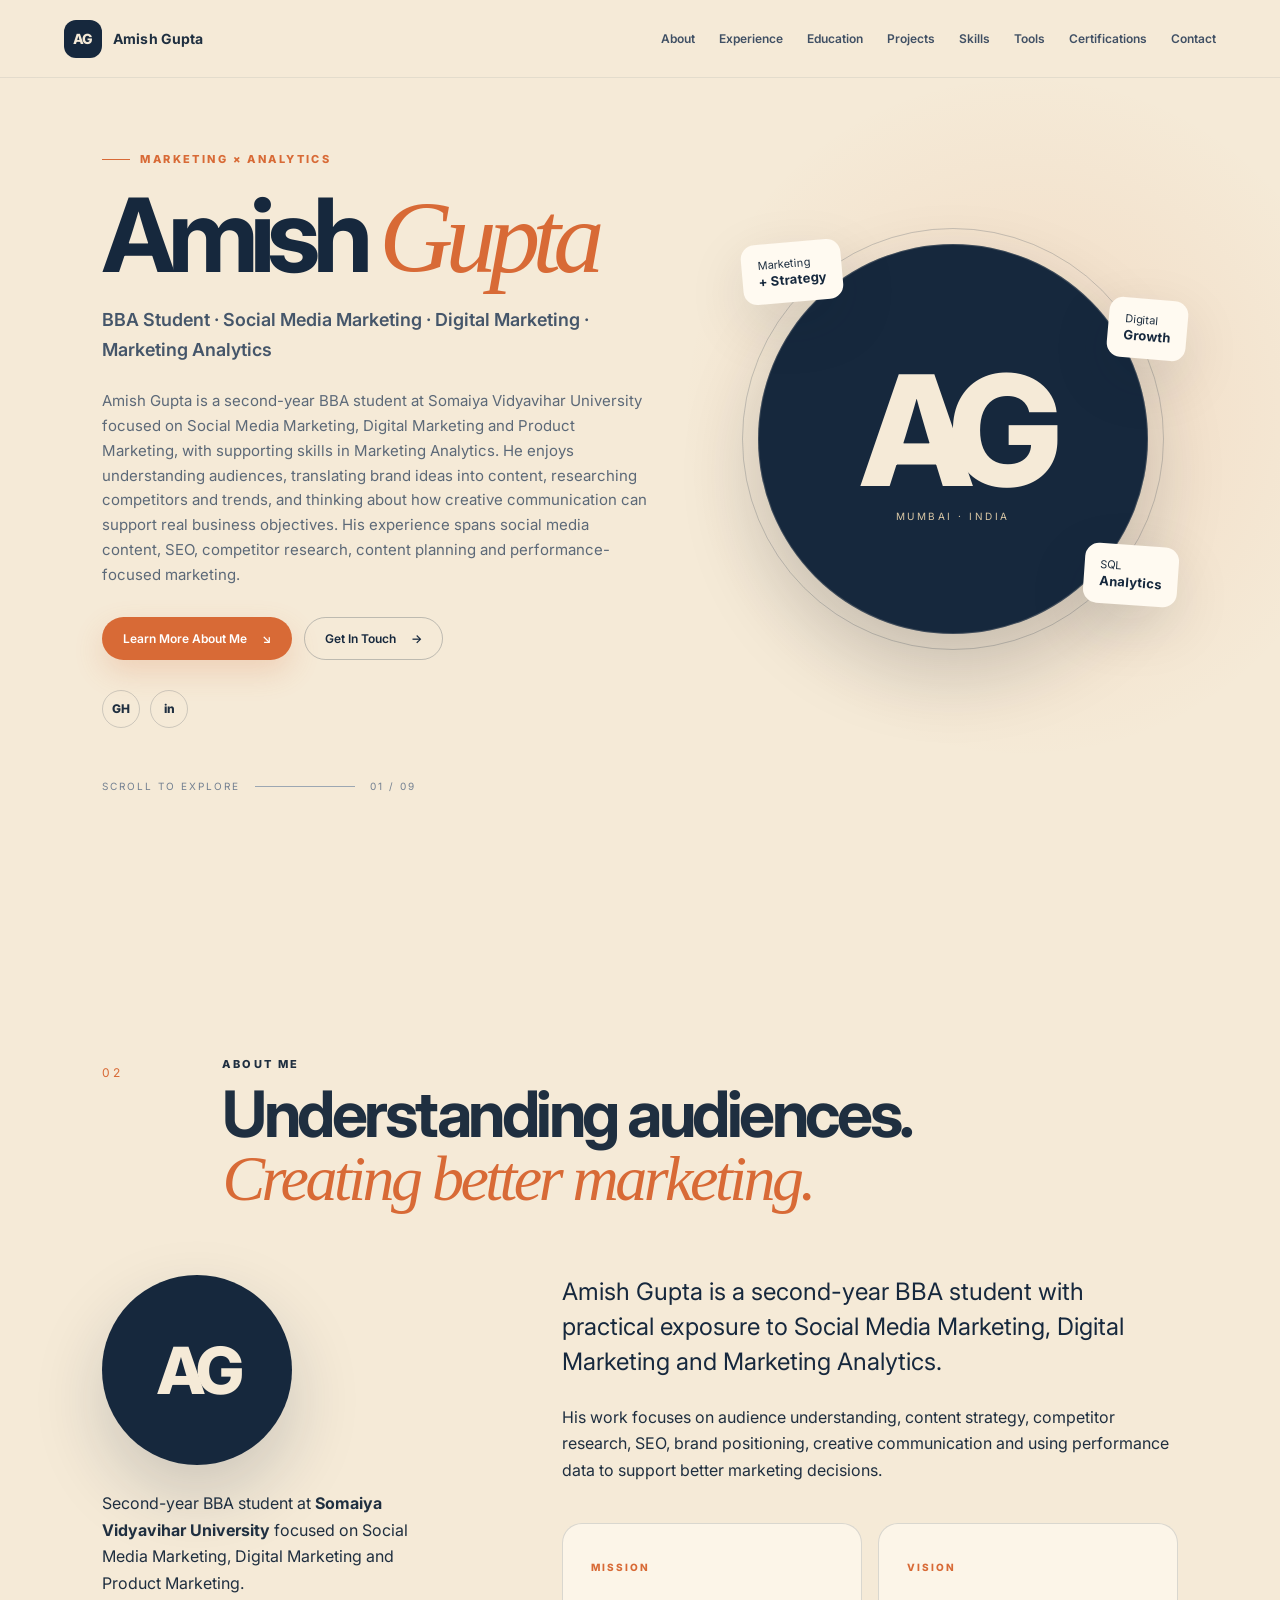
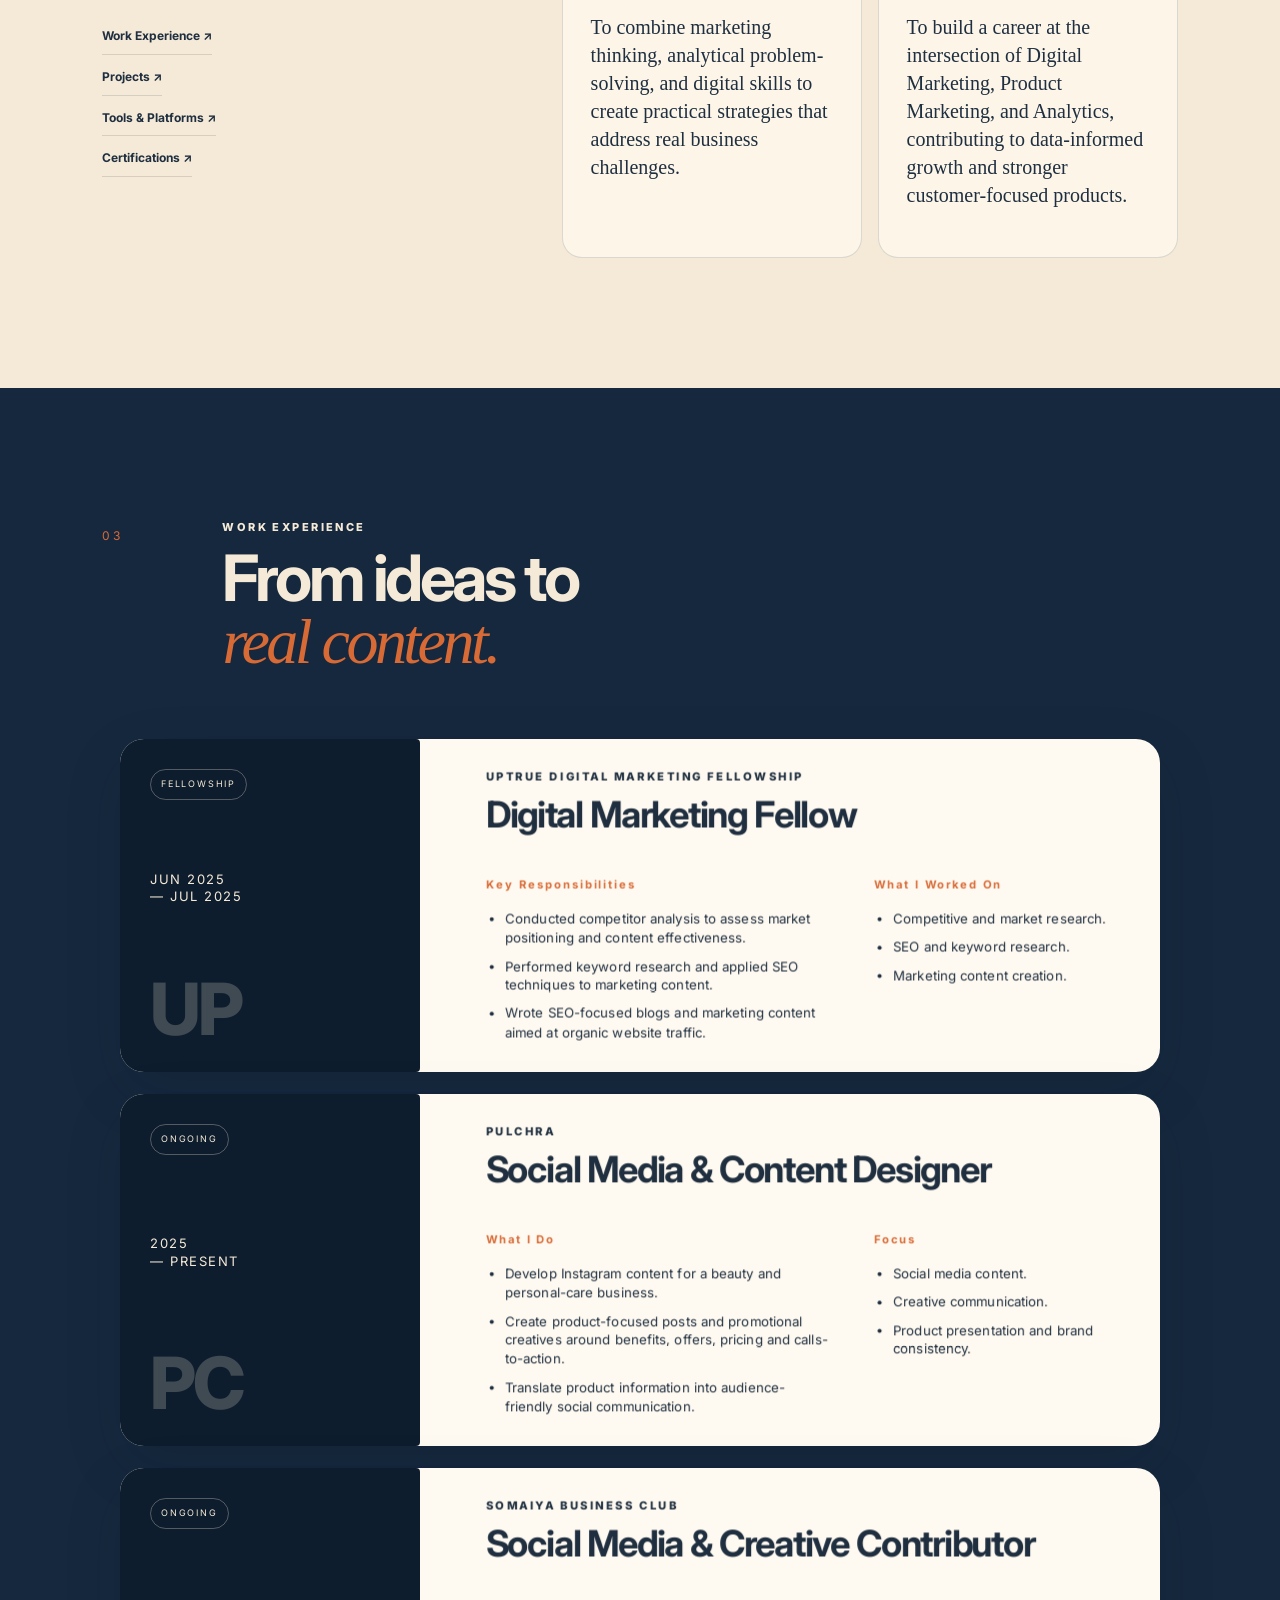
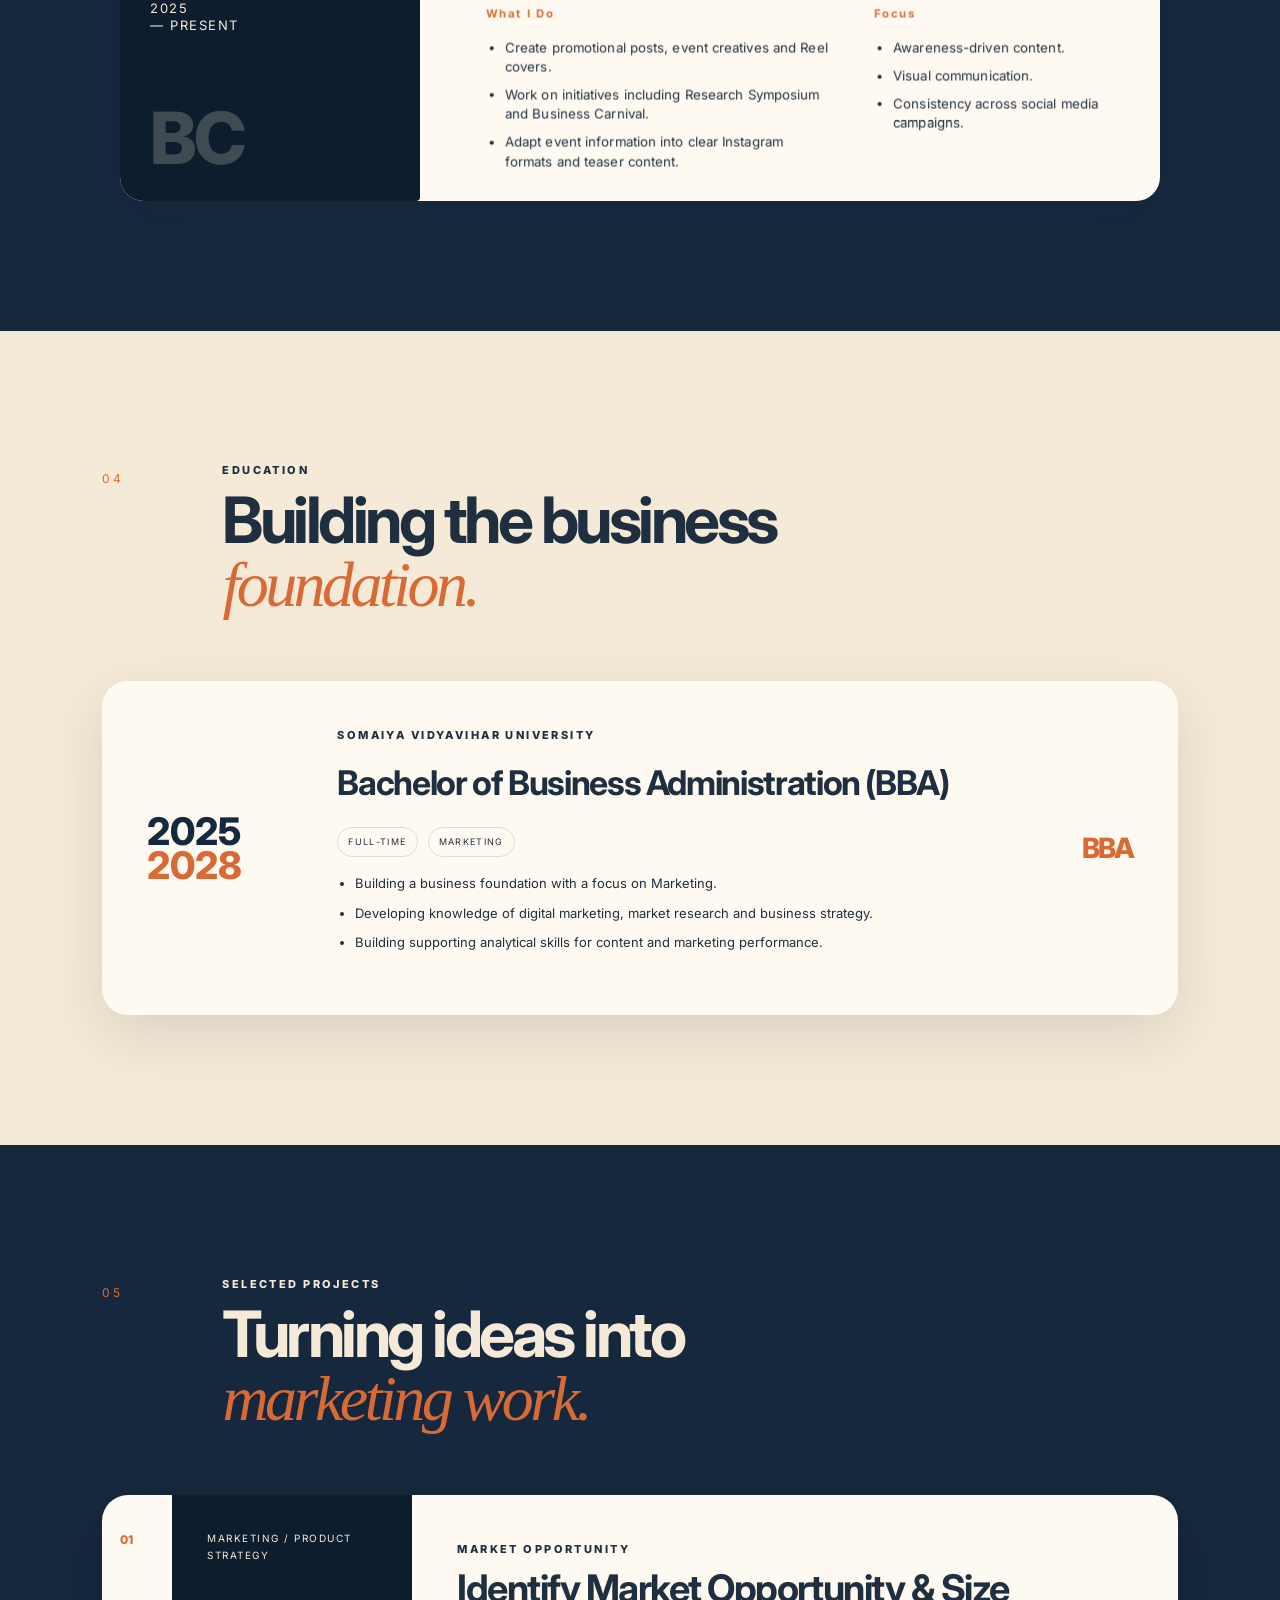
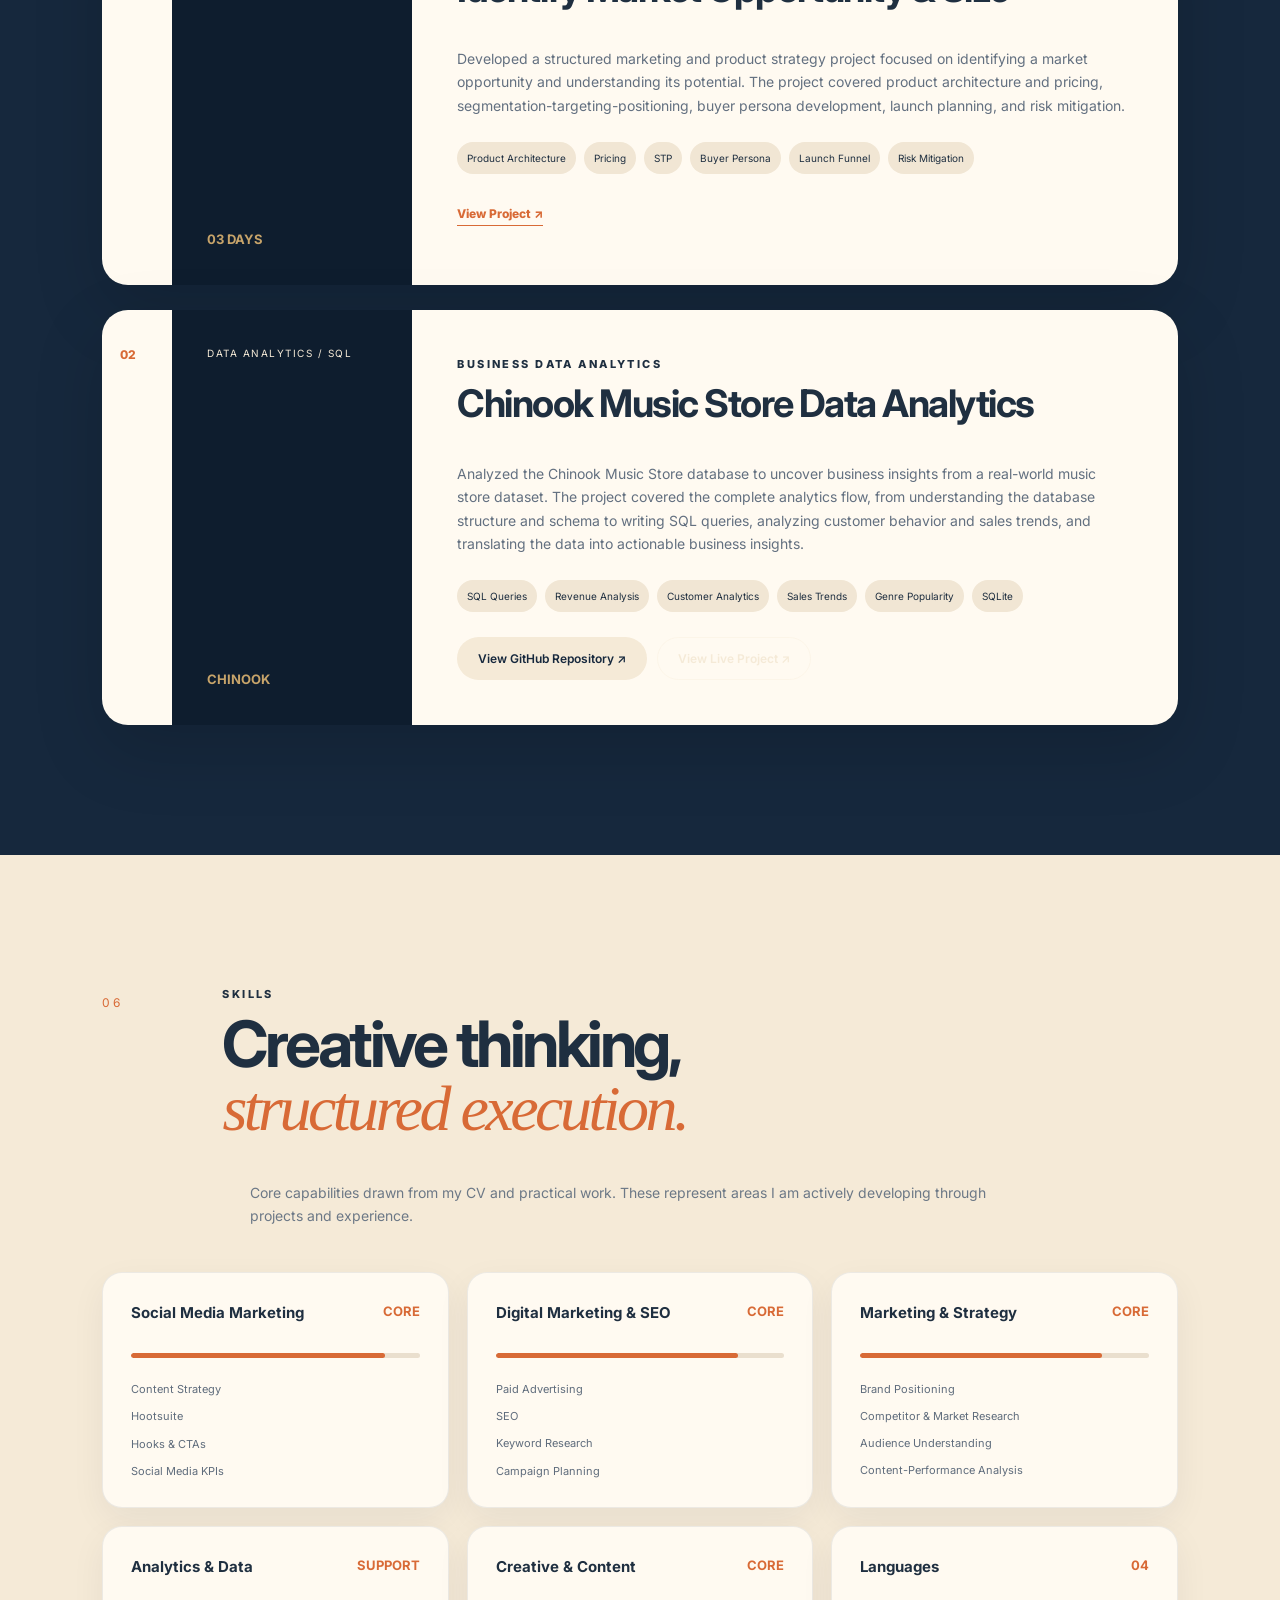
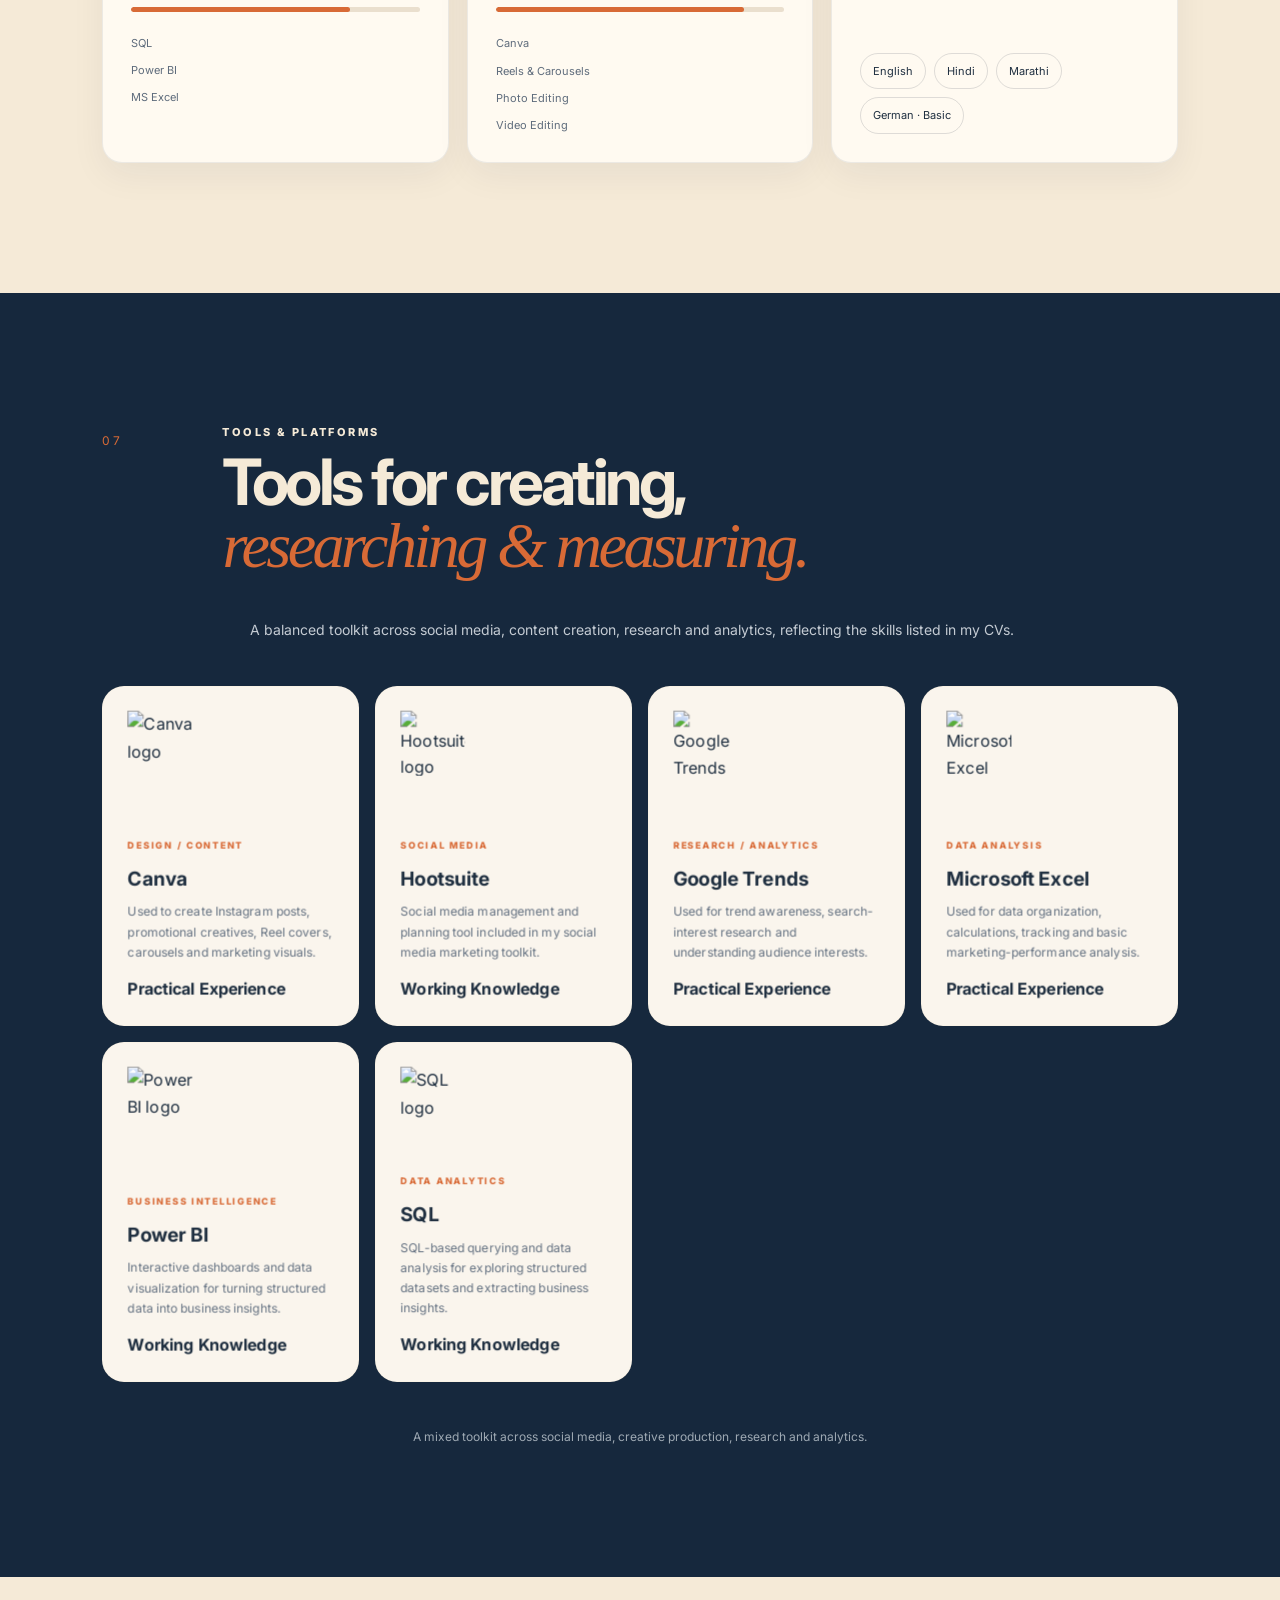
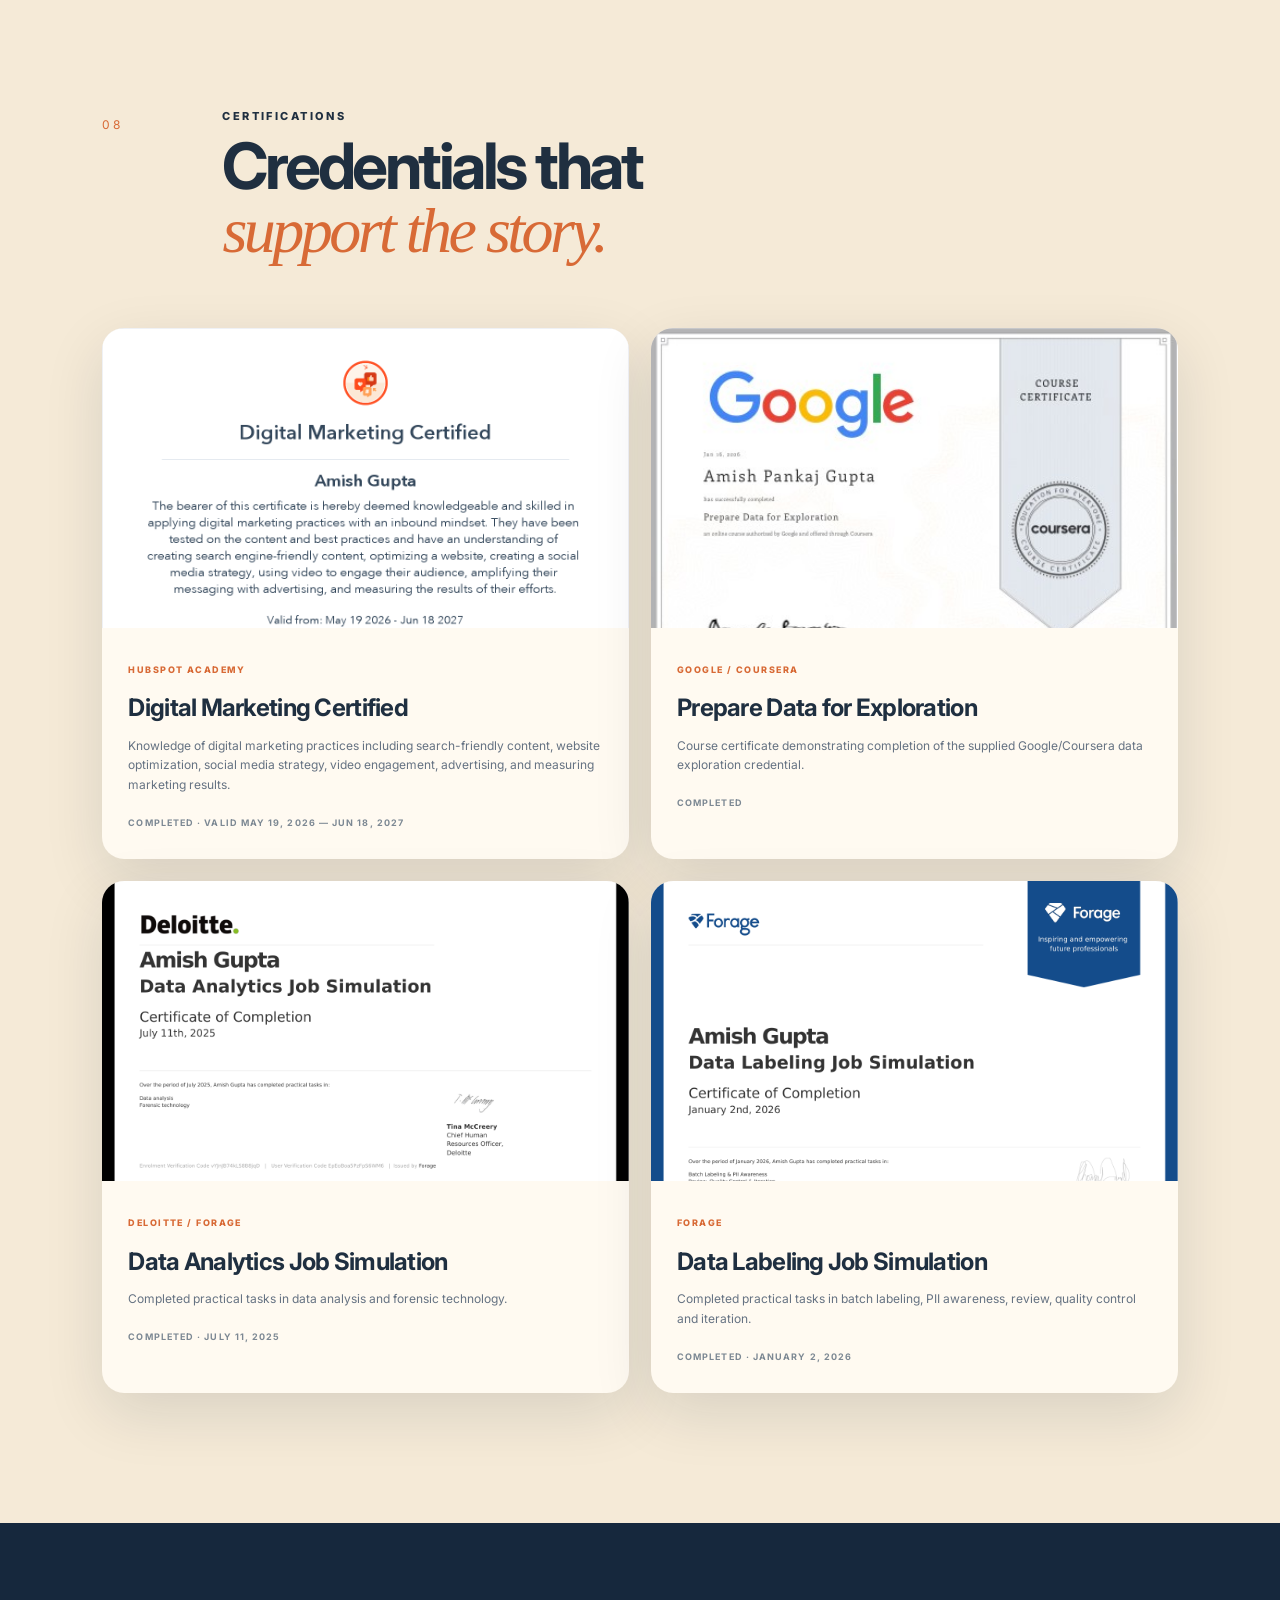
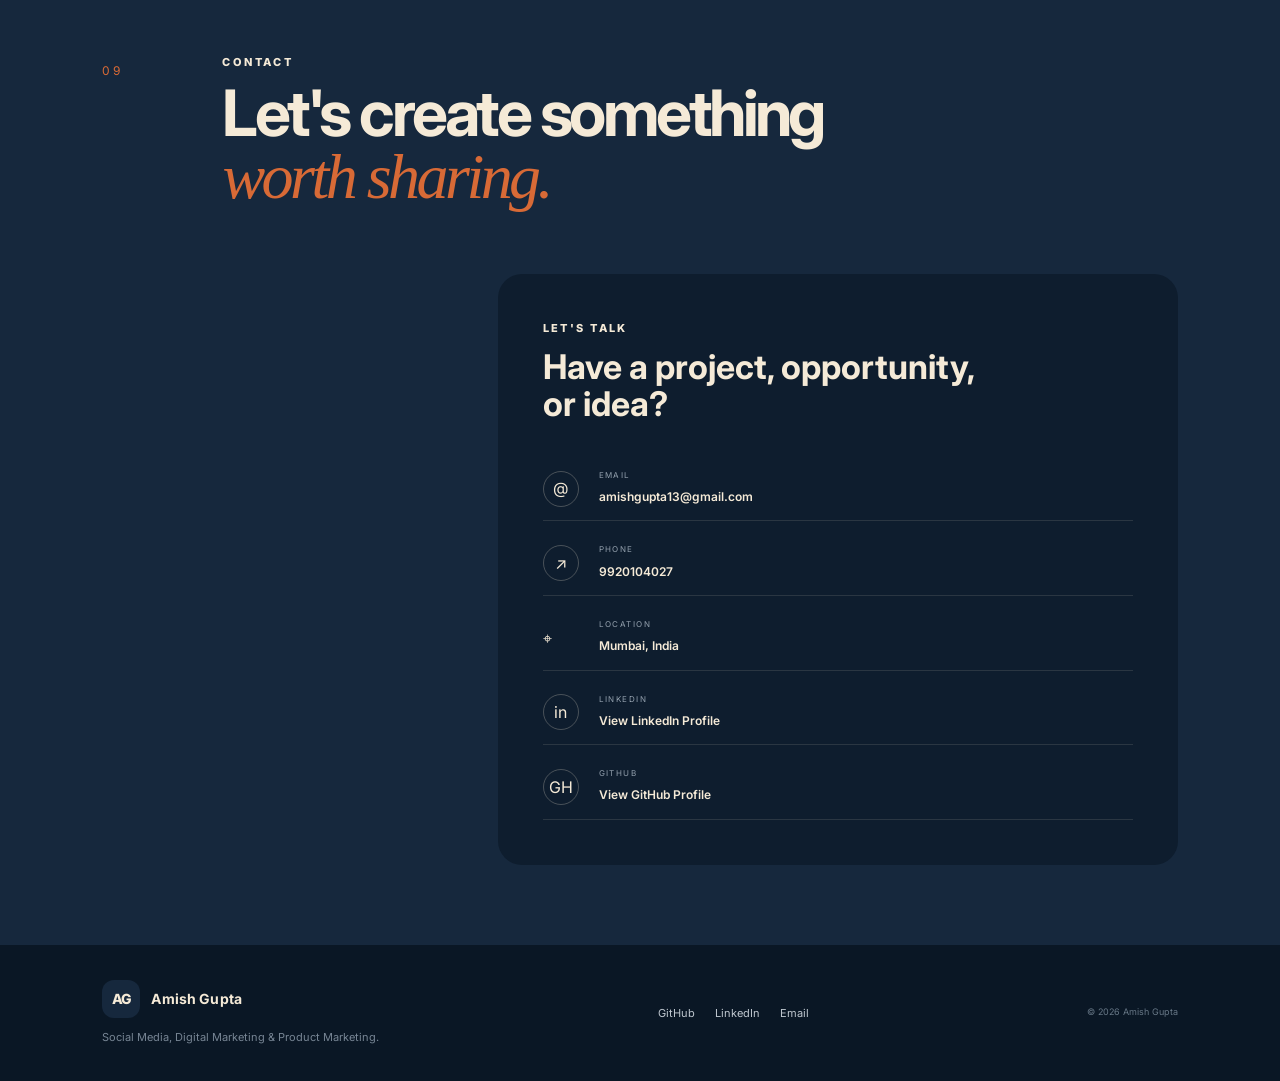
==== commit bdc3a100: "Update index.html" ====
--- a/index.html
+++ b/index.html
@@ -128,6 +128,140 @@
 });
 </script>
 
+
+<style id="portfolio-final-refinements">
+/* WORK EXPERIENCE — compact card, wider identity panel, better spacing */
+#experience .experience-card {
+  width: min(100%, 1060px) !important;
+  max-width: 1060px !important;
+  margin: 0 auto 26px !important;
+  padding: 0 !important;
+  min-height: 0 !important;
+  display: grid !important;
+  grid-template-columns: 285px minmax(0, 1fr) !important;
+  align-items: stretch !important;
+  overflow: hidden !important;
+  border-radius: 24px !important;
+  transform-style: preserve-3d !important;
+  transition: transform .35s ease, box-shadow .35s ease !important;
+}
+#experience .experience-card:last-child {
+  margin-bottom: 0 !important;
+}
+#experience .experience-card:hover {
+  transform: translateY(-6px) rotateX(1deg) rotateY(-1deg) !important;
+}
+#experience .experience-card .exp-side {
+  min-height: 325px !important;
+  padding: 34px 32px !important;
+  display: flex !important;
+  flex-direction: column !important;
+  justify-content: space-between !important;
+}
+#experience .experience-card .exp-mark {
+  font-size: 66px !important;
+  line-height: .9 !important;
+  letter-spacing: -3px !important;
+  opacity: .22 !important;
+}
+#experience .experience-card .exp-date {
+  font-size: 13px !important;
+  line-height: 1.35 !important;
+  letter-spacing: 1.5px !important;
+}
+#experience .experience-card .exp-body {
+  padding: 34px 42px 36px !important;
+  min-width: 0 !important;
+}
+#experience .experience-card .exp-body > h3 {
+  margin: 10px 0 28px !important;
+  font-size: clamp(32px, 3vw, 44px) !important;
+  line-height: 1.05 !important;
+}
+#experience .experience-card .exp-columns {
+  display: grid !important;
+  grid-template-columns: minmax(0, 1.15fr) minmax(210px, .85fr) !important;
+  gap: 52px !important;
+}
+#experience .experience-card .exp-columns h4 {
+  margin: 0 0 15px !important;
+}
+#experience .experience-card .exp-columns ul {
+  margin: 0 !important;
+  padding-left: 19px !important;
+}
+#experience .experience-card .exp-columns li {
+  margin: 0 0 11px !important;
+  line-height: 1.5 !important;
+}
+#experience .experience-card .exp-columns li:last-child {
+  margin-bottom: 0 !important;
+}
+
+/* Keep skills as text/cards only — no images. */
+#skills .skill-card img {
+  display: none !important;
+}
+
+/* Responsive */
+@media (max-width: 820px) {
+  #experience .experience-card {
+    grid-template-columns: 220px minmax(0, 1fr) !important;
+  }
+  #experience .experience-card .exp-side {
+    min-height: 300px !important;
+    padding: 28px 24px !important;
+  }
+  #experience .experience-card .exp-body {
+    padding: 30px !important;
+  }
+  #experience .experience-card .exp-columns {
+    grid-template-columns: 1fr !important;
+    gap: 26px !important;
+  }
+}
+@media (max-width: 620px) {
+  #experience .experience-card {
+    grid-template-columns: 1fr !important;
+  }
+  #experience .experience-card .exp-side {
+    min-height: 190px !important;
+  }
+}
+</style>
+
+
+<style id="experience-size-fix">
+#experience .experience-card {
+  box-sizing: border-box !important;
+  width: min(100%, 1040px) !important;
+  max-width: 1040px !important;
+  grid-template-columns: 300px minmax(0, 1fr) !important;
+  margin-bottom: 22px !important;
+}
+#experience .experience-card .exp-side {
+  min-height: 300px !important;
+  padding: 30px 30px !important;
+}
+#experience .experience-card .exp-body {
+  padding: 30px 38px 32px !important;
+}
+#experience .experience-card .exp-body > h3 {
+  font-size: clamp(30px, 2.8vw, 40px) !important;
+  margin: 8px 0 24px !important;
+}
+#experience .experience-card .exp-columns {
+  gap: 42px !important;
+}
+#experience .experience-card .exp-columns li {
+  margin-bottom: 9px !important;
+  line-height: 1.45 !important;
+}
+#experience .experience-card .exp-mark {
+  font-size: 72px !important;
+}
+</style>
+
 </head>
 <body>
   <div class="progress-line" id="progressLine"></div>
@@ -210,15 +344,14 @@
       <div class="section-head light reveal"><span class="section-number">07</span><div><p class="kicker">TOOLS & PLATFORMS</p><h2>Tools for creating,<br><em>researching & measuring.</em></h2></div></div>
       <p class="section-intro light-copy reveal">A balanced toolkit across social media, content creation, research and analytics, reflecting the skills listed in my CVs.</p>
       <div class="tools-grid">
-        <article class="tool-card reveal" data-tilt><img src="https://cdn.simpleicons.org/canva" alt="Canva logo"><div><small>DESIGN / CONTENT</small><h3>Canva</h3><p>Design and creative tool included in my social media and content skill set.</p><b>Practical Experience</b></div></article>
-        <article class="tool-card reveal delay-1" data-tilt><img src="https://cdn.simpleicons.org/hootsuite" alt="Hootsuite logo"><div><small>SOCIAL MEDIA</small><h3>Hootsuite</h3><p>Social media management tool listed in my social media marketing skills.</p><b>Working Knowledge</b></div></article>
-        <article class="tool-card reveal delay-2" data-tilt><img src="https://cdn.simpleicons.org/googletrends" alt="Google Trends logo"><div><small>RESEARCH</small><h3>Google Trends</h3><p>Research and trend-awareness tool listed in my analytics and marketing toolkit.</p><b>Practical Experience</b></div></article>
-        <article class="tool-card reveal" data-tilt><img src="https://cdn.simpleicons.org/microsoftexcel" alt="Microsoft Excel logo"><div><small>DATA ANALYSIS</small><h3>MS Excel</h3><p>Spreadsheet and data-analysis tool listed in my analytics skills.</p><b>Practical Experience</b></div></article>
-        <article class="tool-card reveal delay-1" data-tilt><img src="https://cdn.simpleicons.org/powerbi" alt="Power BI logo"><div><small>DATA ANALYTICS</small><h3>Power BI</h3><p>Business intelligence and data-visualization tool listed in my analytics skills.</p><b>Working Knowledge</b></div></article>
-        <article class="tool-card reveal delay-2" data-tilt><img src="https://cdn.simpleicons.org/sqlite" alt="SQL logo"><div><small>DATA ANALYTICS</small><h3>SQL</h3><p>Database querying skill listed in my data-analysis toolkit.</p><b>Working Knowledge</b></div></article>
-        <article class="tool-card reveal" data-tilt><img src="https://cdn.simpleicons.org/python" alt="Python logo"><div><small>DATA ANALYTICS</small><h3>Python</h3><p>Python is included in my CV at a basic level as part of my data-analysis toolkit.</p><b>Basic</b></div></article>
-      </div>
-      <p class="tool-note reveal">Marketing and analytics tools are presented together to reflect a broader, mixed marketing profile.</p>
+        <article class="tool-card reveal" data-tilt><img src="https://cdn.simpleicons.org/canva" alt="Canva logo"><div><small>DESIGN / CONTENT</small><h3>Canva</h3><p>Used to create Instagram posts, promotional creatives, Reel covers, carousels and marketing visuals.</p><b>Practical Experience</b></div></article>
+        <article class="tool-card reveal delay-1" data-tilt><img src="https://cdn.simpleicons.org/hootsuite" alt="Hootsuite logo"><div><small>SOCIAL MEDIA</small><h3>Hootsuite</h3><p>Social media management and planning tool included in my social media marketing toolkit.</p><b>Working Knowledge</b></div></article>
+        <article class="tool-card reveal delay-2" data-tilt><img src="https://cdn.simpleicons.org/googletrends" alt="Google Trends logo"><div><small>RESEARCH / ANALYTICS</small><h3>Google Trends</h3><p>Used for trend awareness, search-interest research and understanding audience interests.</p><b>Practical Experience</b></div></article>
+        <article class="tool-card reveal" data-tilt><img src="https://cdn.simpleicons.org/microsoftexcel" alt="Microsoft Excel logo"><div><small>DATA ANALYSIS</small><h3>Microsoft Excel</h3><p>Used for data organization, calculations, tracking and basic marketing-performance analysis.</p><b>Practical Experience</b></div></article>
+        <article class="tool-card reveal delay-1" data-tilt><img src="https://cdn.simpleicons.org/powerbi" alt="Power BI logo"><div><small>BUSINESS INTELLIGENCE</small><h3>Power BI</h3><p>Interactive dashboards and data visualization for turning structured data into business insights.</p><b>Working Knowledge</b></div></article>
+        <article class="tool-card reveal delay-2" data-tilt><img src="https://cdn.simpleicons.org/sqlite" alt="SQL logo"><div><small>DATA ANALYTICS</small><h3>SQL</h3><p>SQL-based querying and data analysis for exploring structured datasets and extracting business insights.</p><b>Working Knowledge</b></div></article>
+      </div>
+      <p class="tool-note reveal">A mixed toolkit across social media, creative production, research and analytics.</p>
     </section>
 
     <section class="section cream" id="certifications">
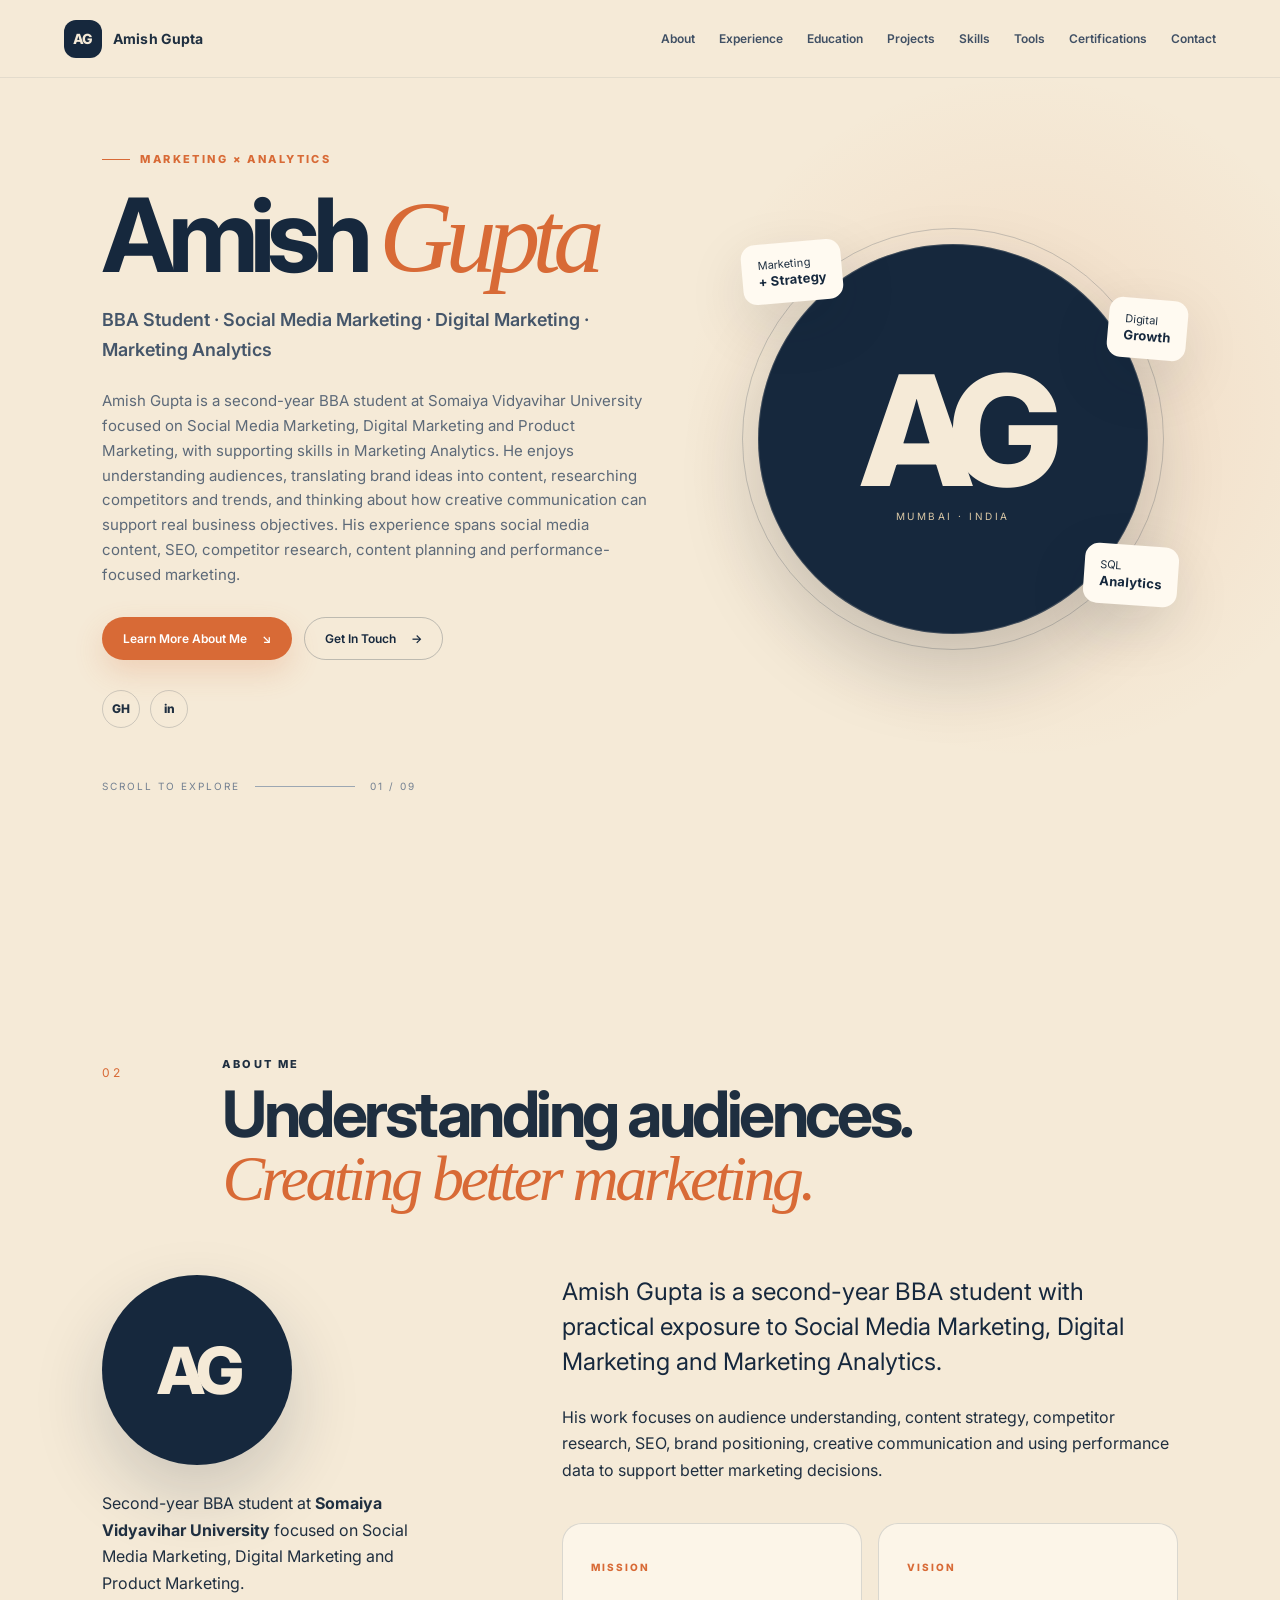
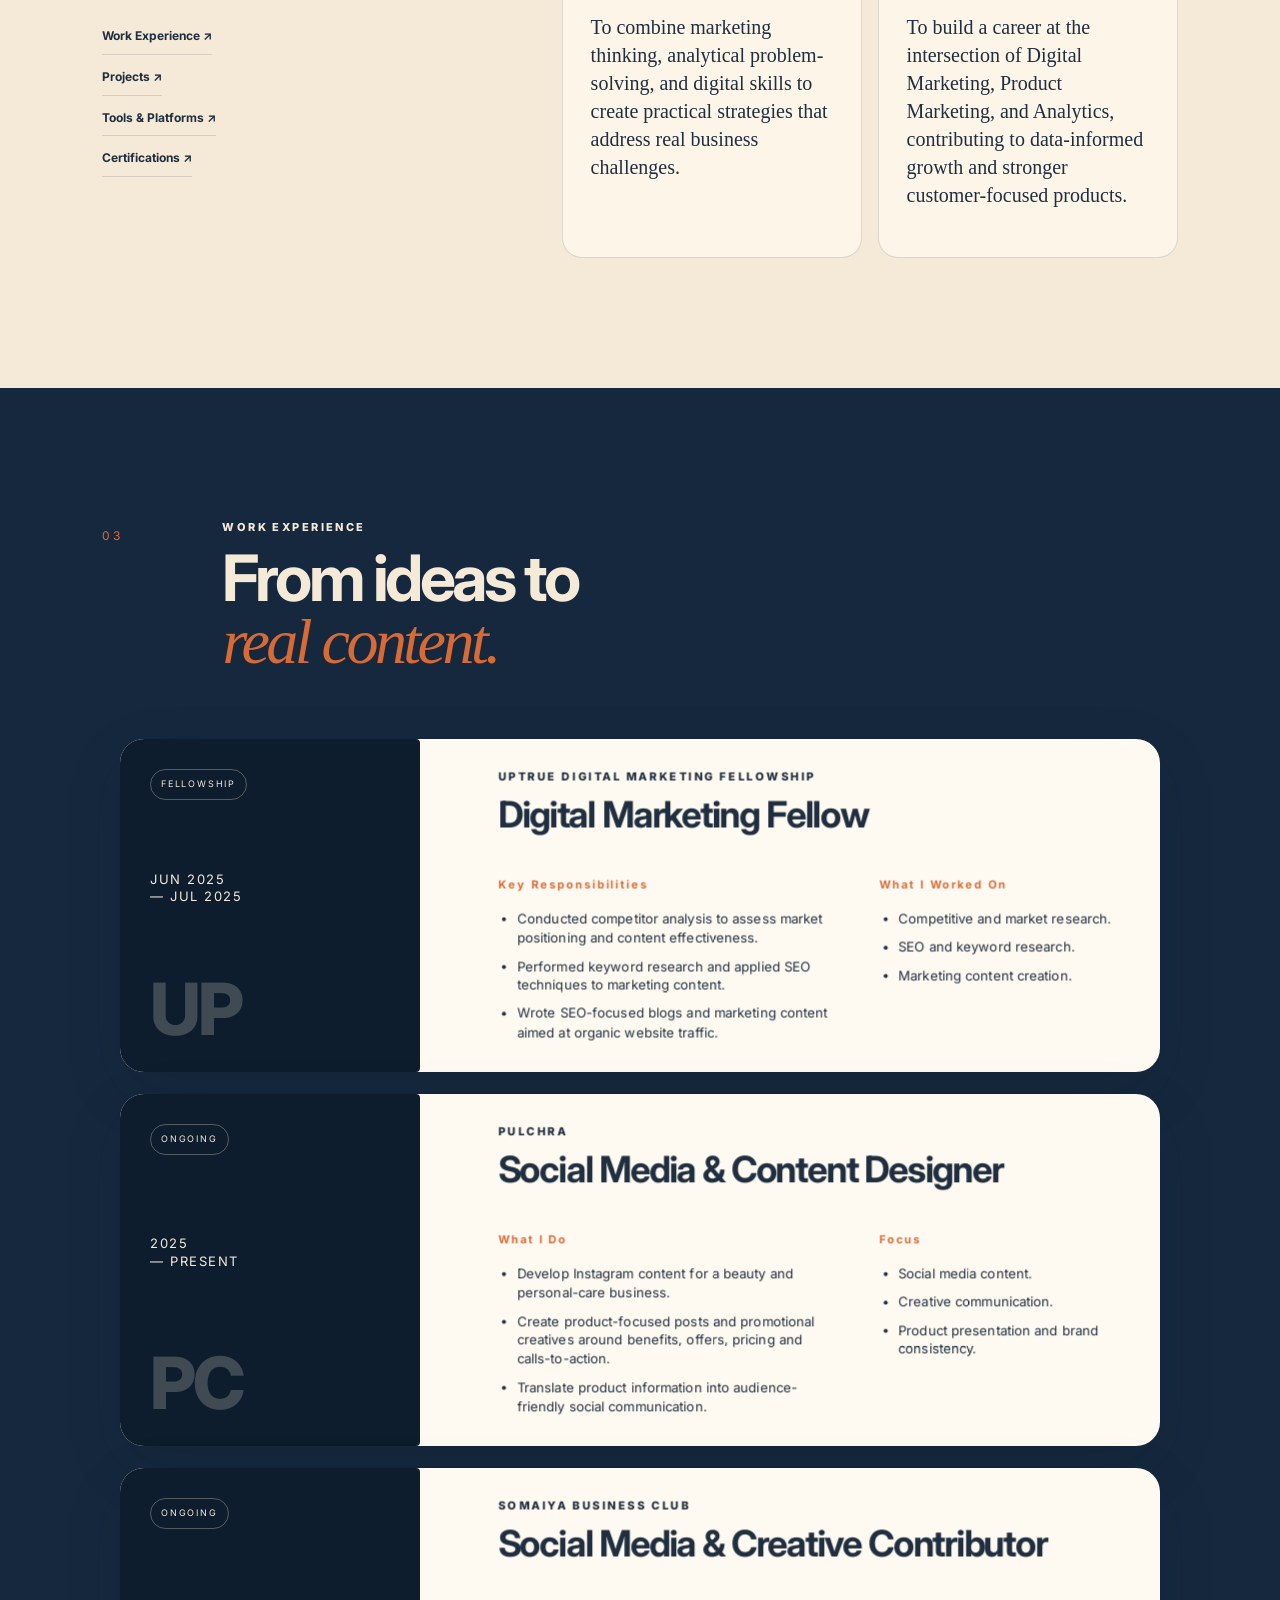
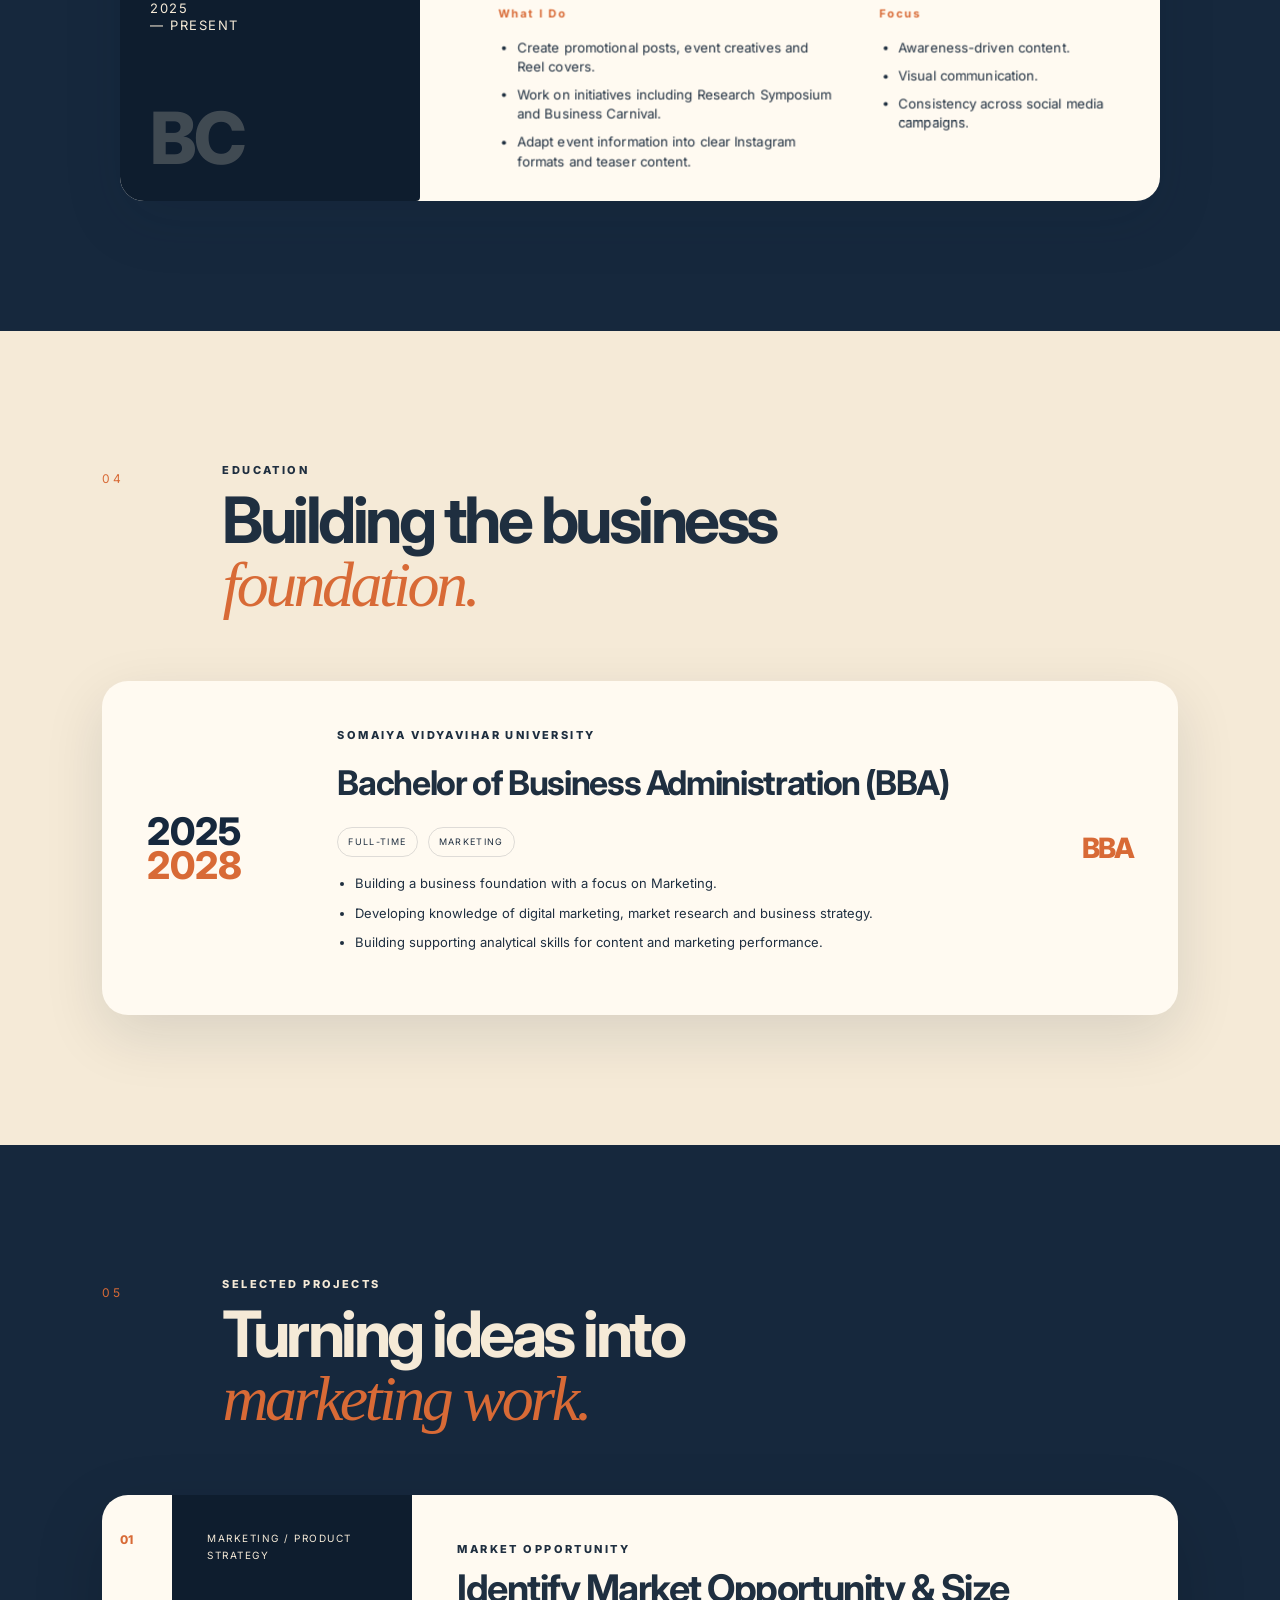
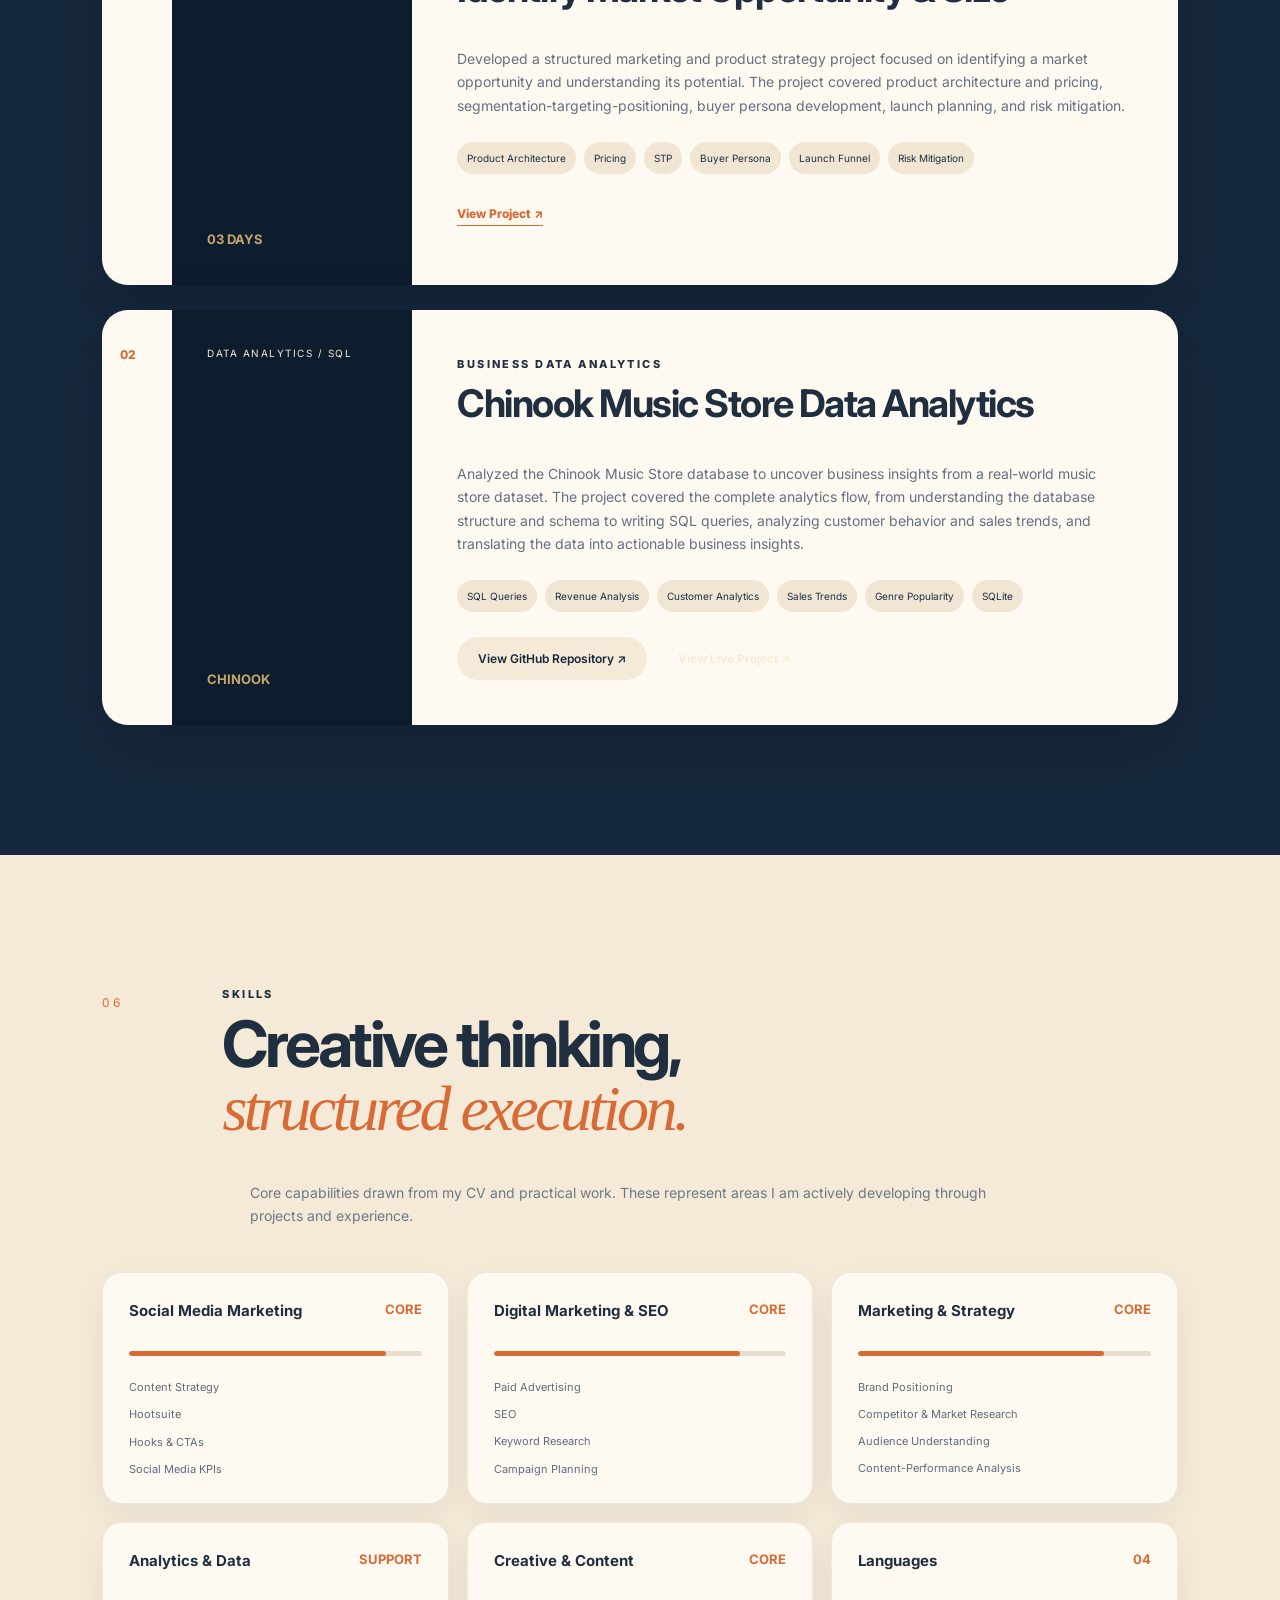
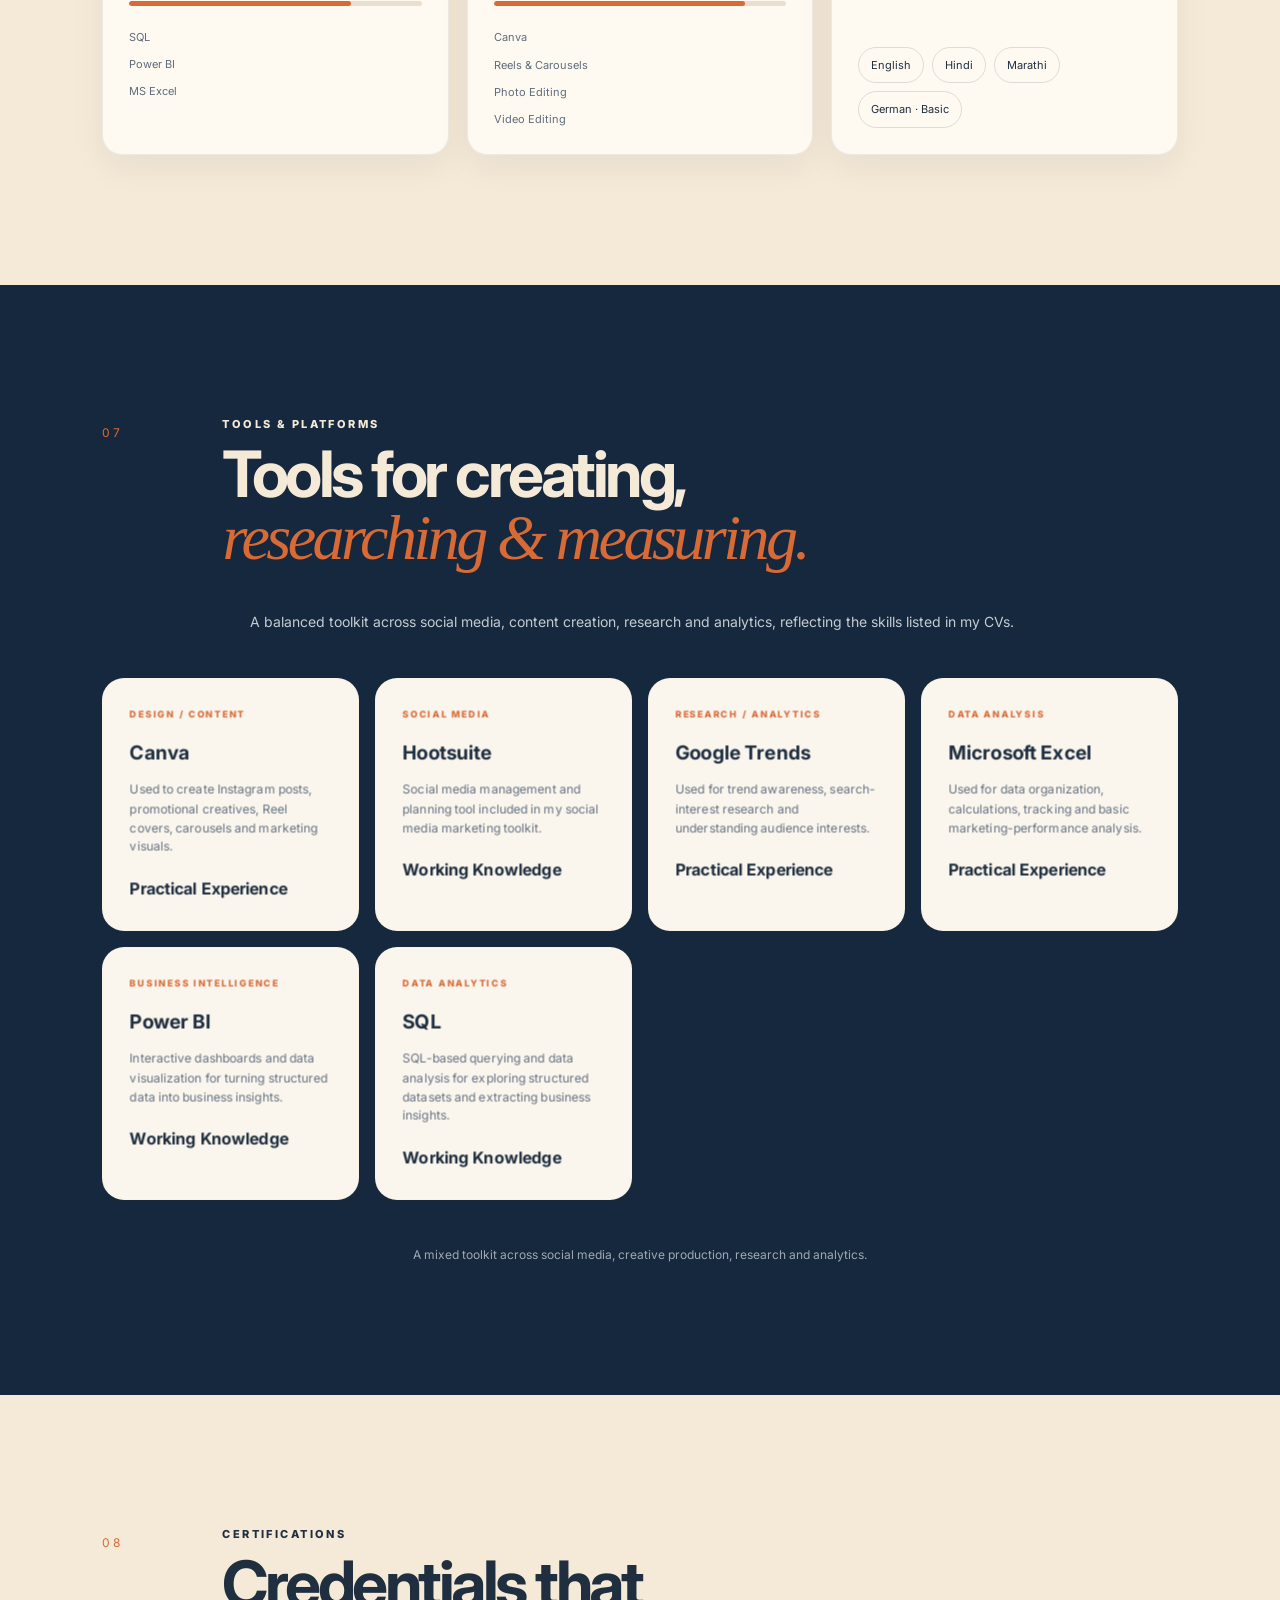
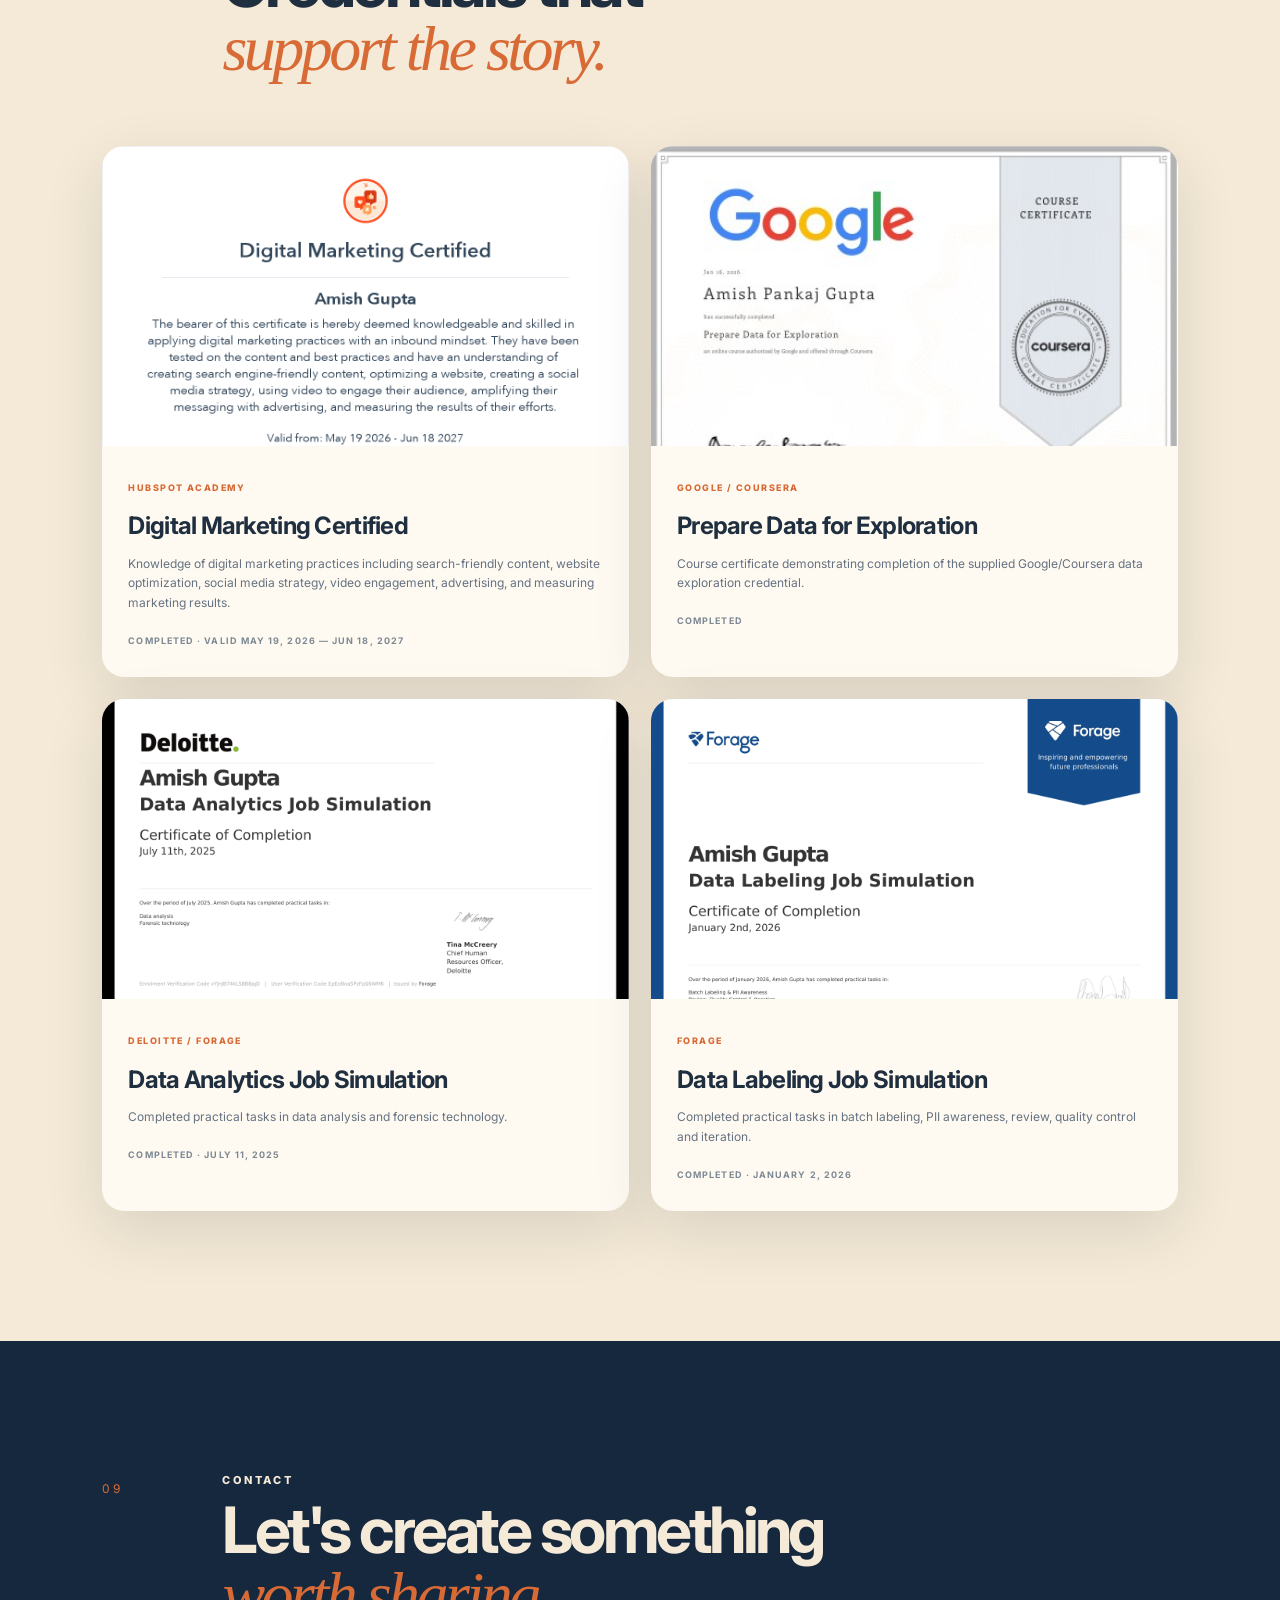
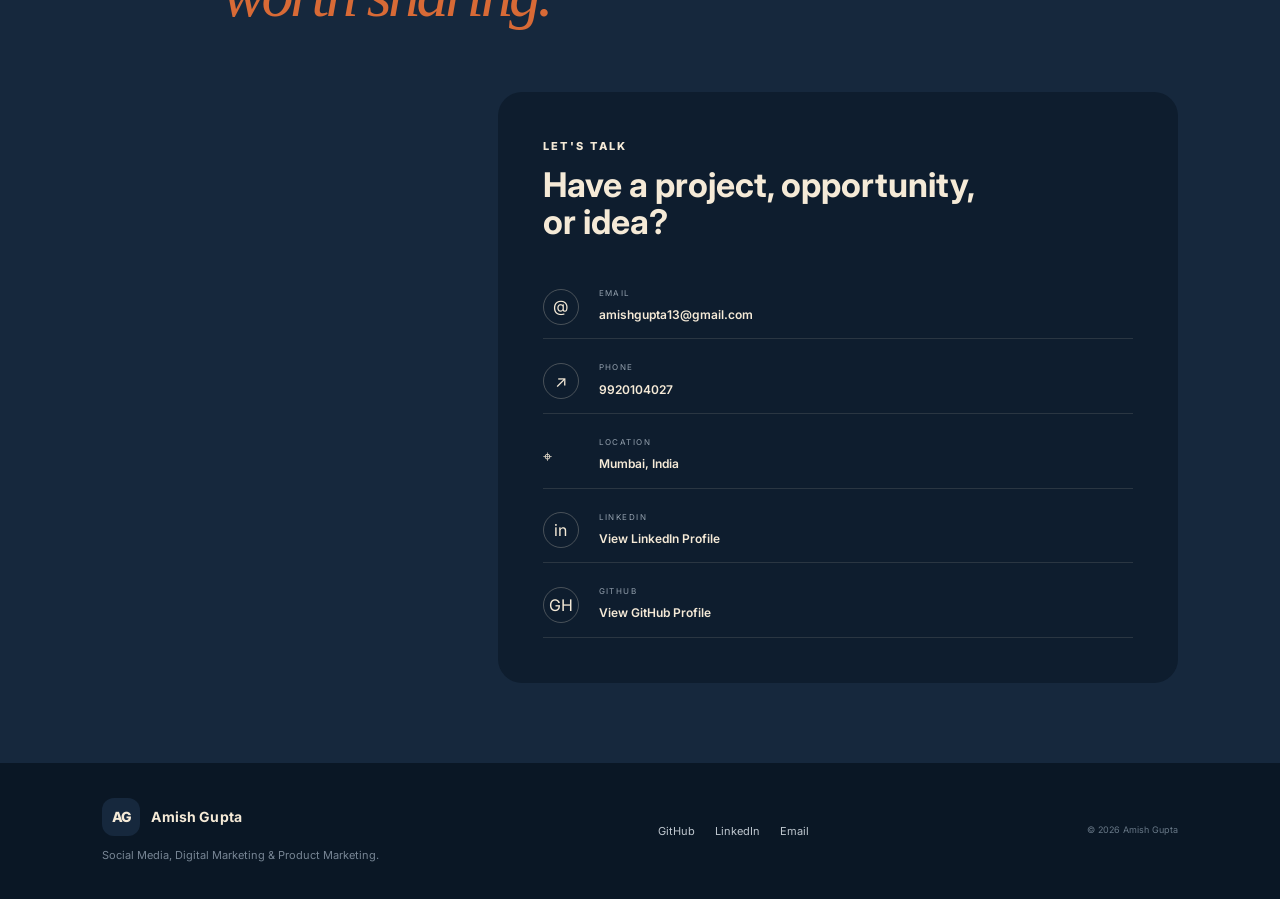
==== commit e07425b1: "Update index.html" ====
--- a/index.html
+++ b/index.html
@@ -262,6 +262,100 @@
 }
 </style>
 
+
+<style id="portfolio-v6-fixes">
+/* V6: text-led skills/tools; compact, balanced experience card */
+#skills .skill-card img, #tools .tool-card img { display:none !important; }
+#tools .tool-card > div { margin-top:0 !important; }
+.experience-card {
+  width: min(100%, 1100px) !important;
+  margin-inline: auto !important;
+  padding: 34px 38px !important;
+  grid-template-columns: 235px minmax(0,1fr) !important;
+  gap: 42px !important;
+  min-height: 0 !important;
+}
+.exp-side {
+  min-height: 300px !important;
+  padding: 34px !important;
+}
+.exp-body { padding: 10px 0 !important; }
+.exp-columns { grid-template-columns: repeat(2, minmax(0,1fr)) !important; gap: 52px !important; }
+.exp-columns h4 { margin-bottom: 16px !important; }
+.exp-columns li { margin-bottom: 12px !important; line-height: 1.6 !important; }
+@media (max-width: 900px) {
+  .experience-card { grid-template-columns: 1fr !important; padding: 26px !important; }
+  .exp-side { min-height: 220px !important; }
+  .exp-columns { grid-template-columns: 1fr !important; gap: 28px !important; }
+}
+</style>
+
+<style id="no-tool-images-and-card-layout">
+  /* NO IMAGES in Skills or Tools */
+  #skills img,
+  #tools img {
+    display: none !important;
+    width: 0 !important;
+    height: 0 !important;
+    margin: 0 !important;
+    padding: 0 !important;
+  }
+
+  /* Tools: compact, balanced cards with no reserved icon/image area */
+  #tools .tools-grid {
+    align-items: stretch !important;
+  }
+  #tools .tool-card {
+    min-height: 240px !important;
+    height: auto !important;
+    padding: 30px 28px !important;
+    display: flex !important;
+    align-items: stretch !important;
+    transform-style: preserve-3d !important;
+  }
+  #tools .tool-card > div {
+    width: 100% !important;
+    margin: 0 !important;
+    padding: 0 !important;
+    transform: translateZ(16px);
+  }
+  #tools .tool-card small {
+    display: block !important;
+    margin: 0 0 14px !important;
+  }
+  #tools .tool-card h3 {
+    margin: 0 0 12px !important;
+  }
+  #tools .tool-card p {
+    margin: 0 0 18px !important;
+    line-height: 1.55 !important;
+  }
+  #tools .tool-card b {
+    display: block !important;
+    margin-top: auto !important;
+  }
+
+  /* Skills: text-only cards; no image spacing */
+  #skills .skill-card {
+    min-height: 0 !important;
+    height: auto !important;
+    padding: 26px !important;
+  }
+
+  /* Keep work-experience proportions compact and readable */
+  #experience .experience-card {
+    width: min(100%, 1040px) !important;
+    max-width: 1040px !important;
+  }
+
+  @media (max-width: 900px) {
+    #tools .tool-card {
+      min-height: 0 !important;
+      padding: 26px 24px !important;
+    }
+  }
+</style>
+
 </head>
 <body>
   <div class="progress-line" id="progressLine"></div>
@@ -344,12 +438,12 @@
       <div class="section-head light reveal"><span class="section-number">07</span><div><p class="kicker">TOOLS & PLATFORMS</p><h2>Tools for creating,<br><em>researching & measuring.</em></h2></div></div>
       <p class="section-intro light-copy reveal">A balanced toolkit across social media, content creation, research and analytics, reflecting the skills listed in my CVs.</p>
       <div class="tools-grid">
-        <article class="tool-card reveal" data-tilt><img src="https://cdn.simpleicons.org/canva" alt="Canva logo"><div><small>DESIGN / CONTENT</small><h3>Canva</h3><p>Used to create Instagram posts, promotional creatives, Reel covers, carousels and marketing visuals.</p><b>Practical Experience</b></div></article>
-        <article class="tool-card reveal delay-1" data-tilt><img src="https://cdn.simpleicons.org/hootsuite" alt="Hootsuite logo"><div><small>SOCIAL MEDIA</small><h3>Hootsuite</h3><p>Social media management and planning tool included in my social media marketing toolkit.</p><b>Working Knowledge</b></div></article>
-        <article class="tool-card reveal delay-2" data-tilt><img src="https://cdn.simpleicons.org/googletrends" alt="Google Trends logo"><div><small>RESEARCH / ANALYTICS</small><h3>Google Trends</h3><p>Used for trend awareness, search-interest research and understanding audience interests.</p><b>Practical Experience</b></div></article>
-        <article class="tool-card reveal" data-tilt><img src="https://cdn.simpleicons.org/microsoftexcel" alt="Microsoft Excel logo"><div><small>DATA ANALYSIS</small><h3>Microsoft Excel</h3><p>Used for data organization, calculations, tracking and basic marketing-performance analysis.</p><b>Practical Experience</b></div></article>
-        <article class="tool-card reveal delay-1" data-tilt><img src="https://cdn.simpleicons.org/powerbi" alt="Power BI logo"><div><small>BUSINESS INTELLIGENCE</small><h3>Power BI</h3><p>Interactive dashboards and data visualization for turning structured data into business insights.</p><b>Working Knowledge</b></div></article>
-        <article class="tool-card reveal delay-2" data-tilt><img src="https://cdn.simpleicons.org/sqlite" alt="SQL logo"><div><small>DATA ANALYTICS</small><h3>SQL</h3><p>SQL-based querying and data analysis for exploring structured datasets and extracting business insights.</p><b>Working Knowledge</b></div></article>
+        <article class="tool-card reveal" data-tilt><div><small>DESIGN / CONTENT</small><h3>Canva</h3><p>Used to create Instagram posts, promotional creatives, Reel covers, carousels and marketing visuals.</p><b>Practical Experience</b></div></article>
+        <article class="tool-card reveal delay-1" data-tilt><div><small>SOCIAL MEDIA</small><h3>Hootsuite</h3><p>Social media management and planning tool included in my social media marketing toolkit.</p><b>Working Knowledge</b></div></article>
+        <article class="tool-card reveal delay-2" data-tilt><div><small>RESEARCH / ANALYTICS</small><h3>Google Trends</h3><p>Used for trend awareness, search-interest research and understanding audience interests.</p><b>Practical Experience</b></div></article>
+        <article class="tool-card reveal" data-tilt><div><small>DATA ANALYSIS</small><h3>Microsoft Excel</h3><p>Used for data organization, calculations, tracking and basic marketing-performance analysis.</p><b>Practical Experience</b></div></article>
+        <article class="tool-card reveal delay-1" data-tilt><div><small>BUSINESS INTELLIGENCE</small><h3>Power BI</h3><p>Interactive dashboards and data visualization for turning structured data into business insights.</p><b>Working Knowledge</b></div></article>
+        <article class="tool-card reveal delay-2" data-tilt><div><small>DATA ANALYTICS</small><h3>SQL</h3><p>SQL-based querying and data analysis for exploring structured datasets and extracting business insights.</p><b>Working Knowledge</b></div></article>
       </div>
       <p class="tool-note reveal">A mixed toolkit across social media, creative production, research and analytics.</p>
     </section>
